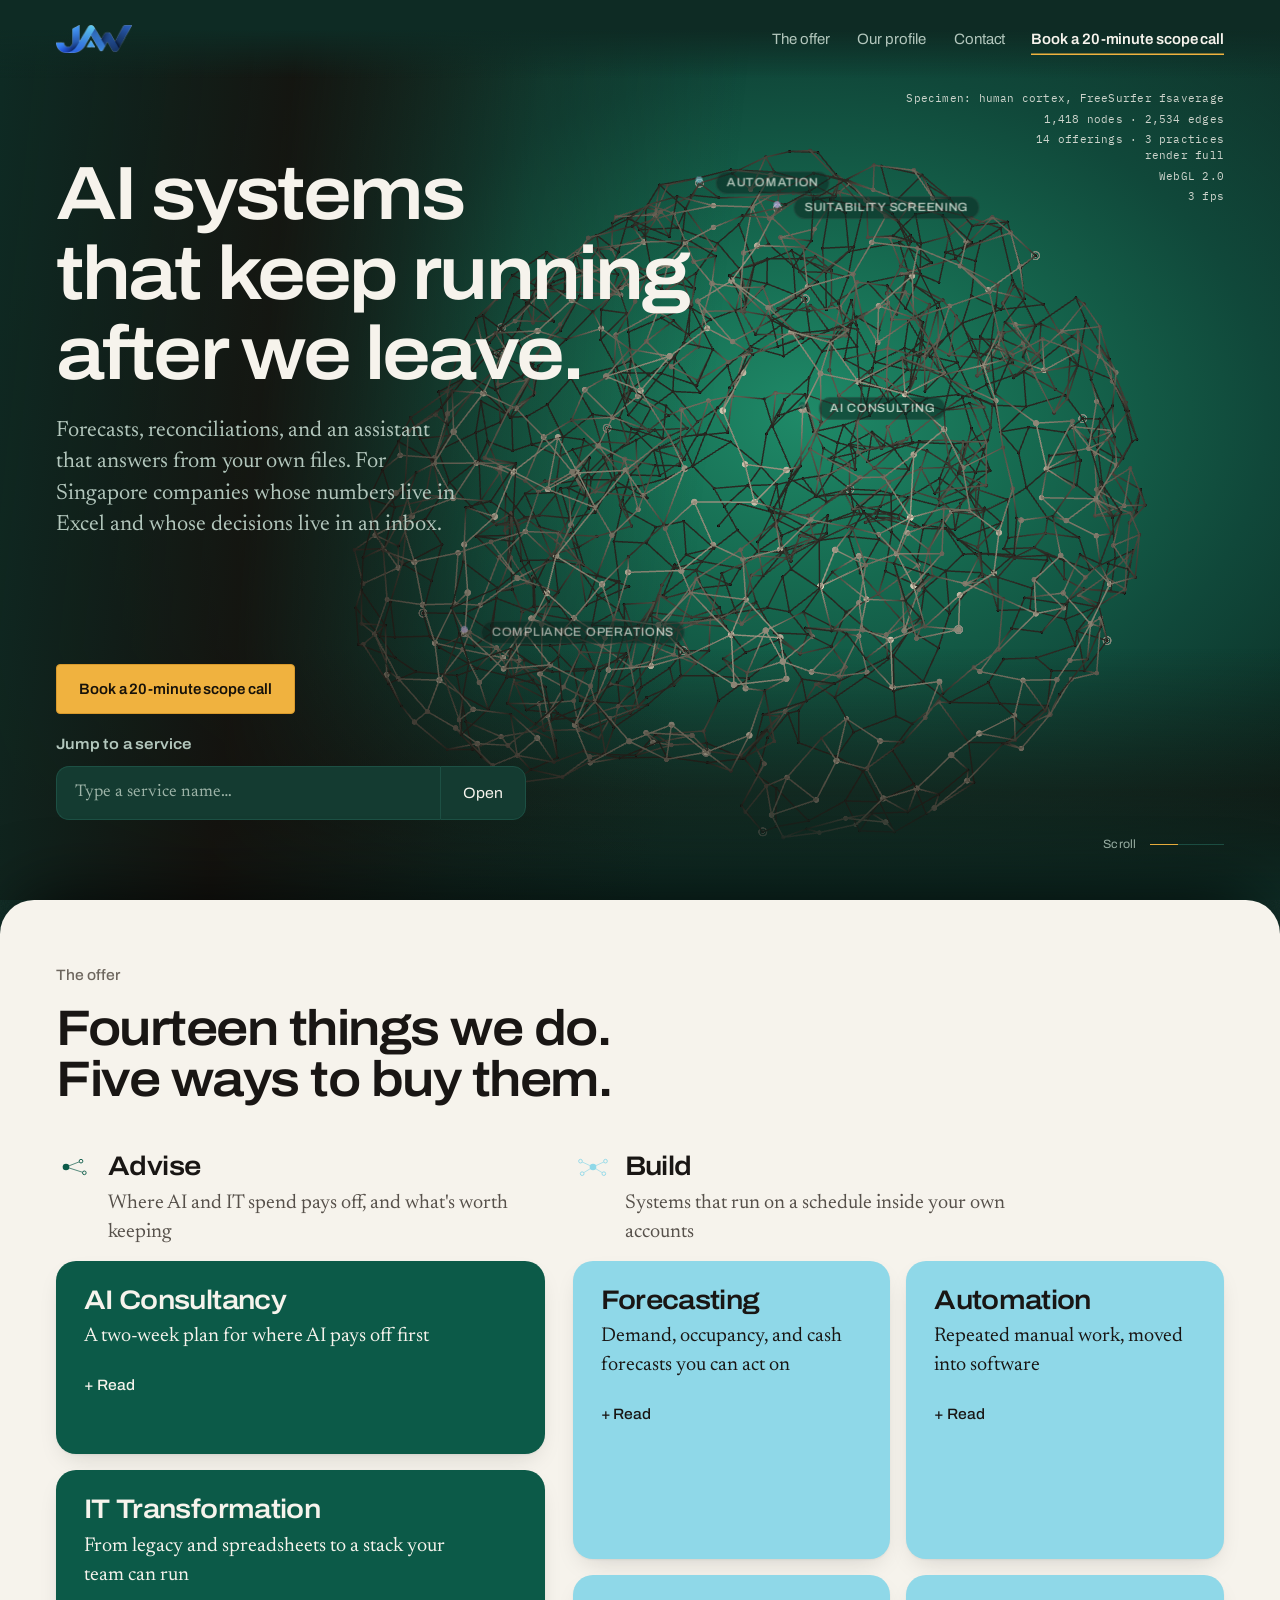
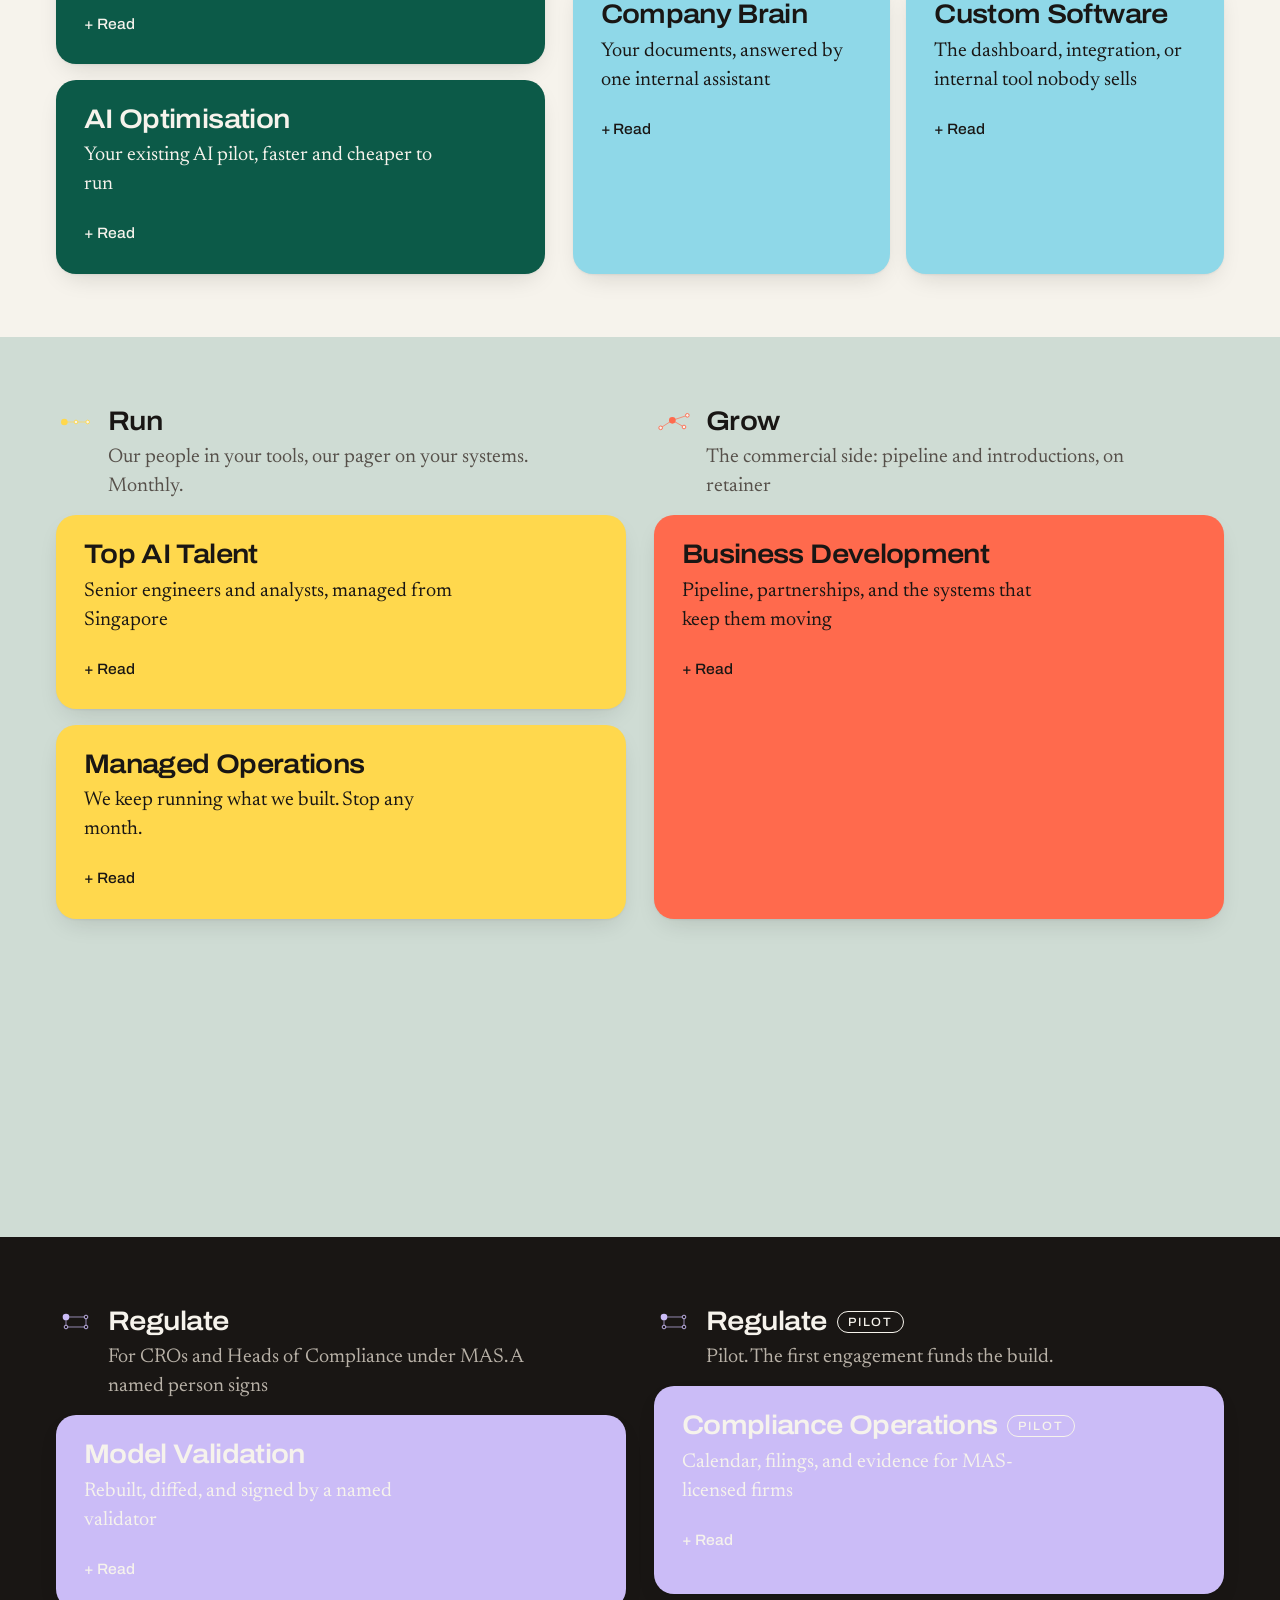
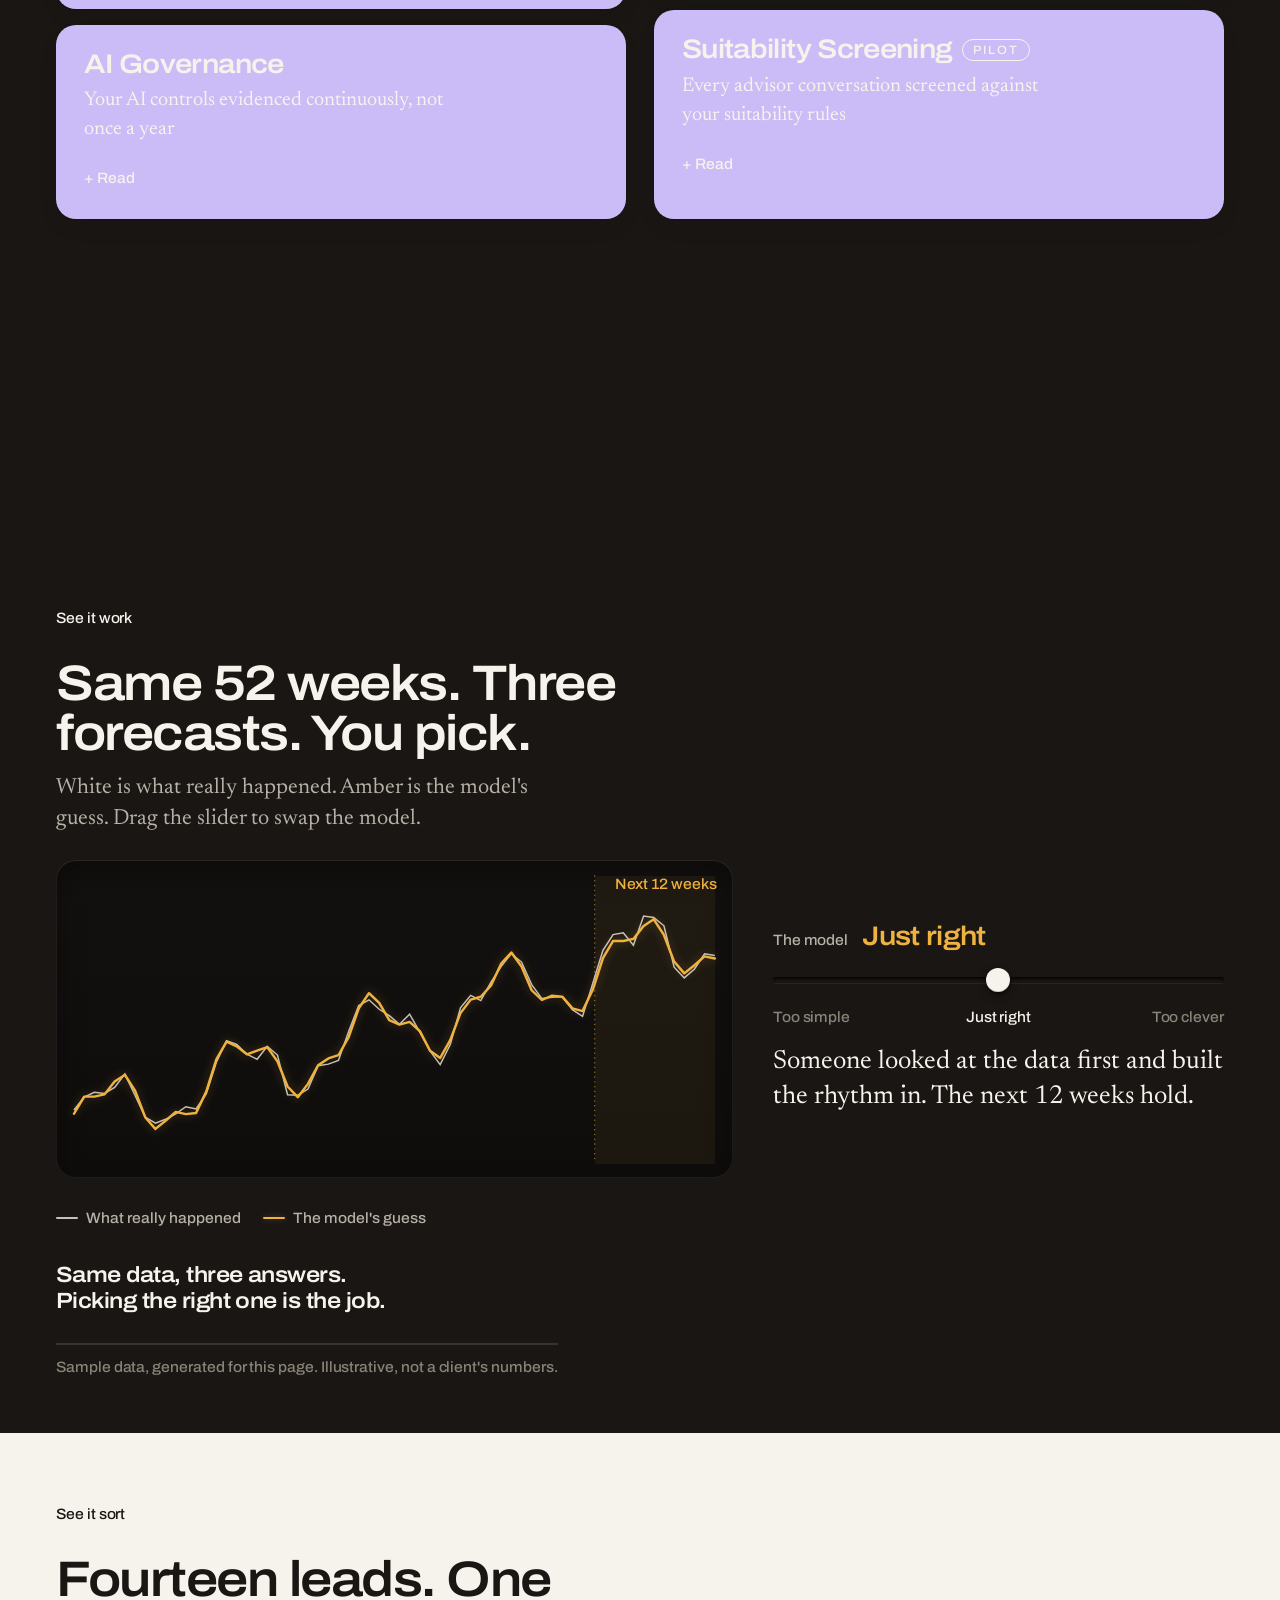
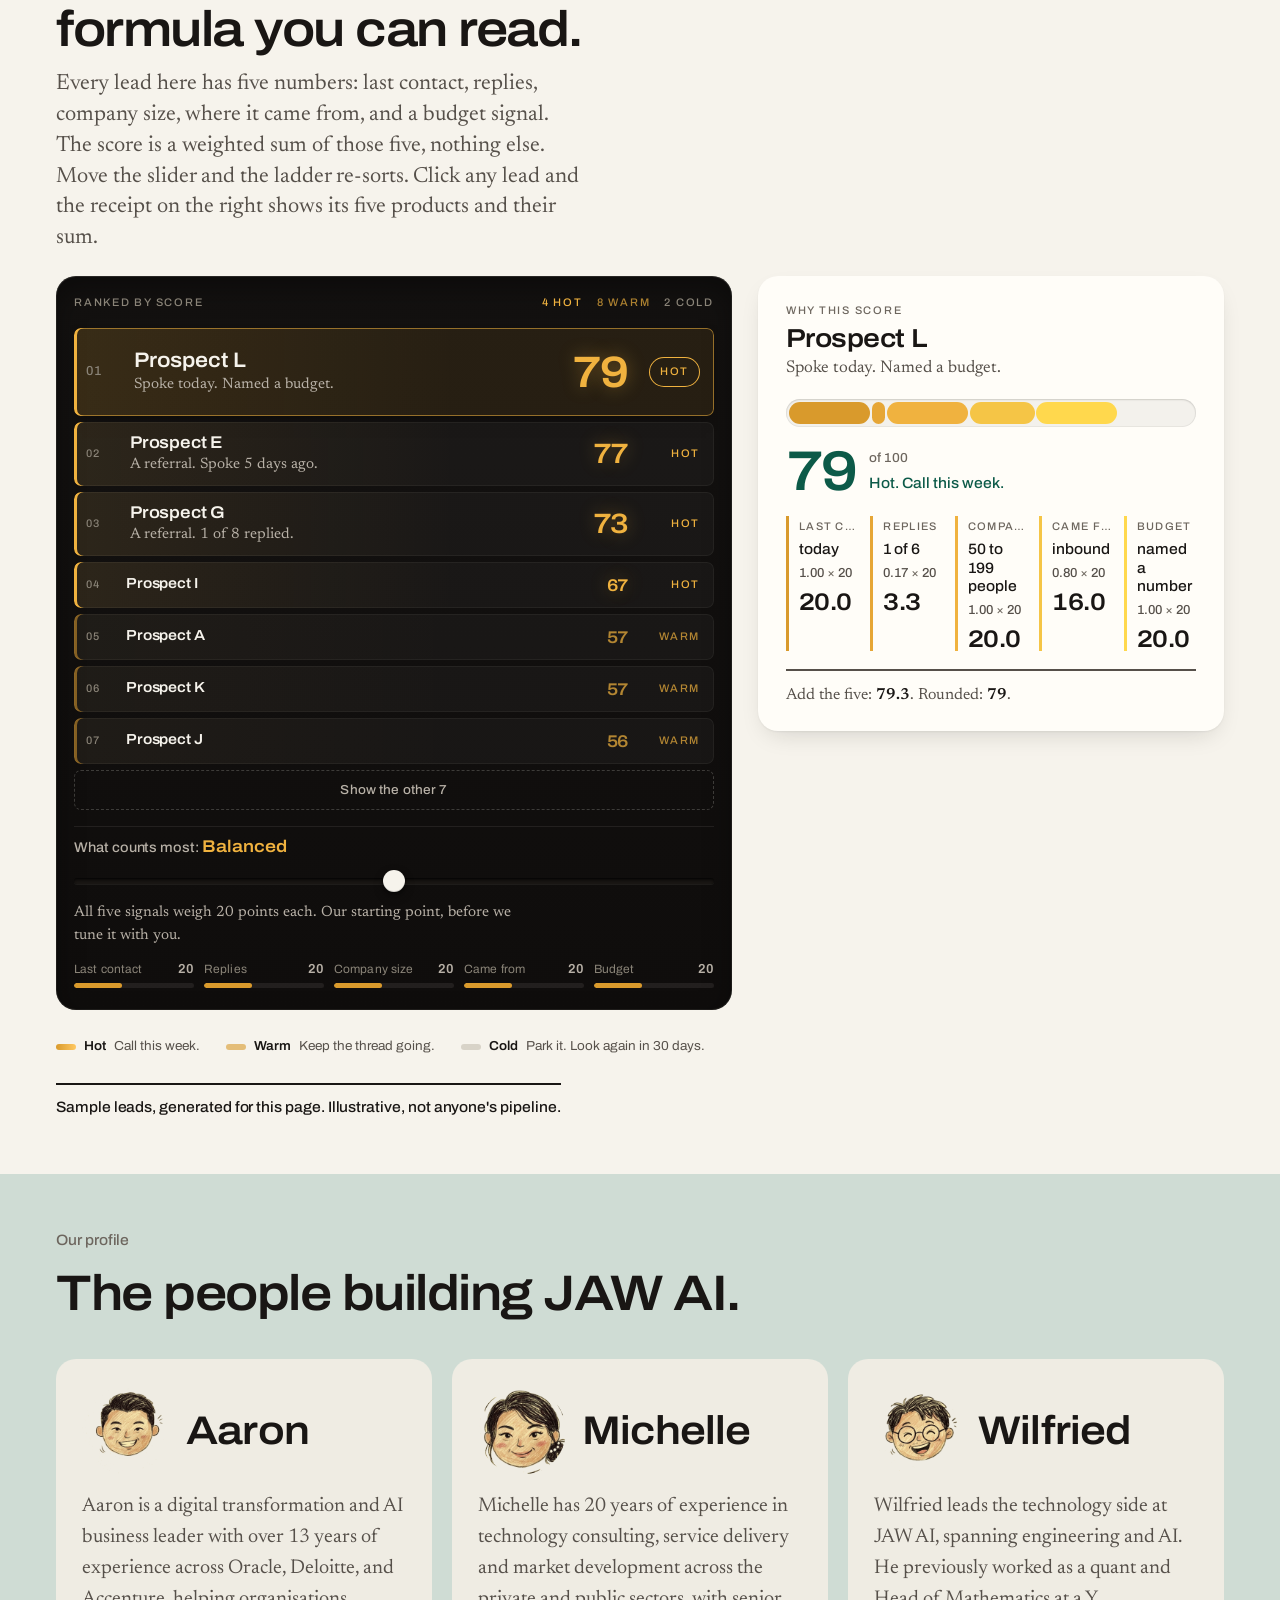
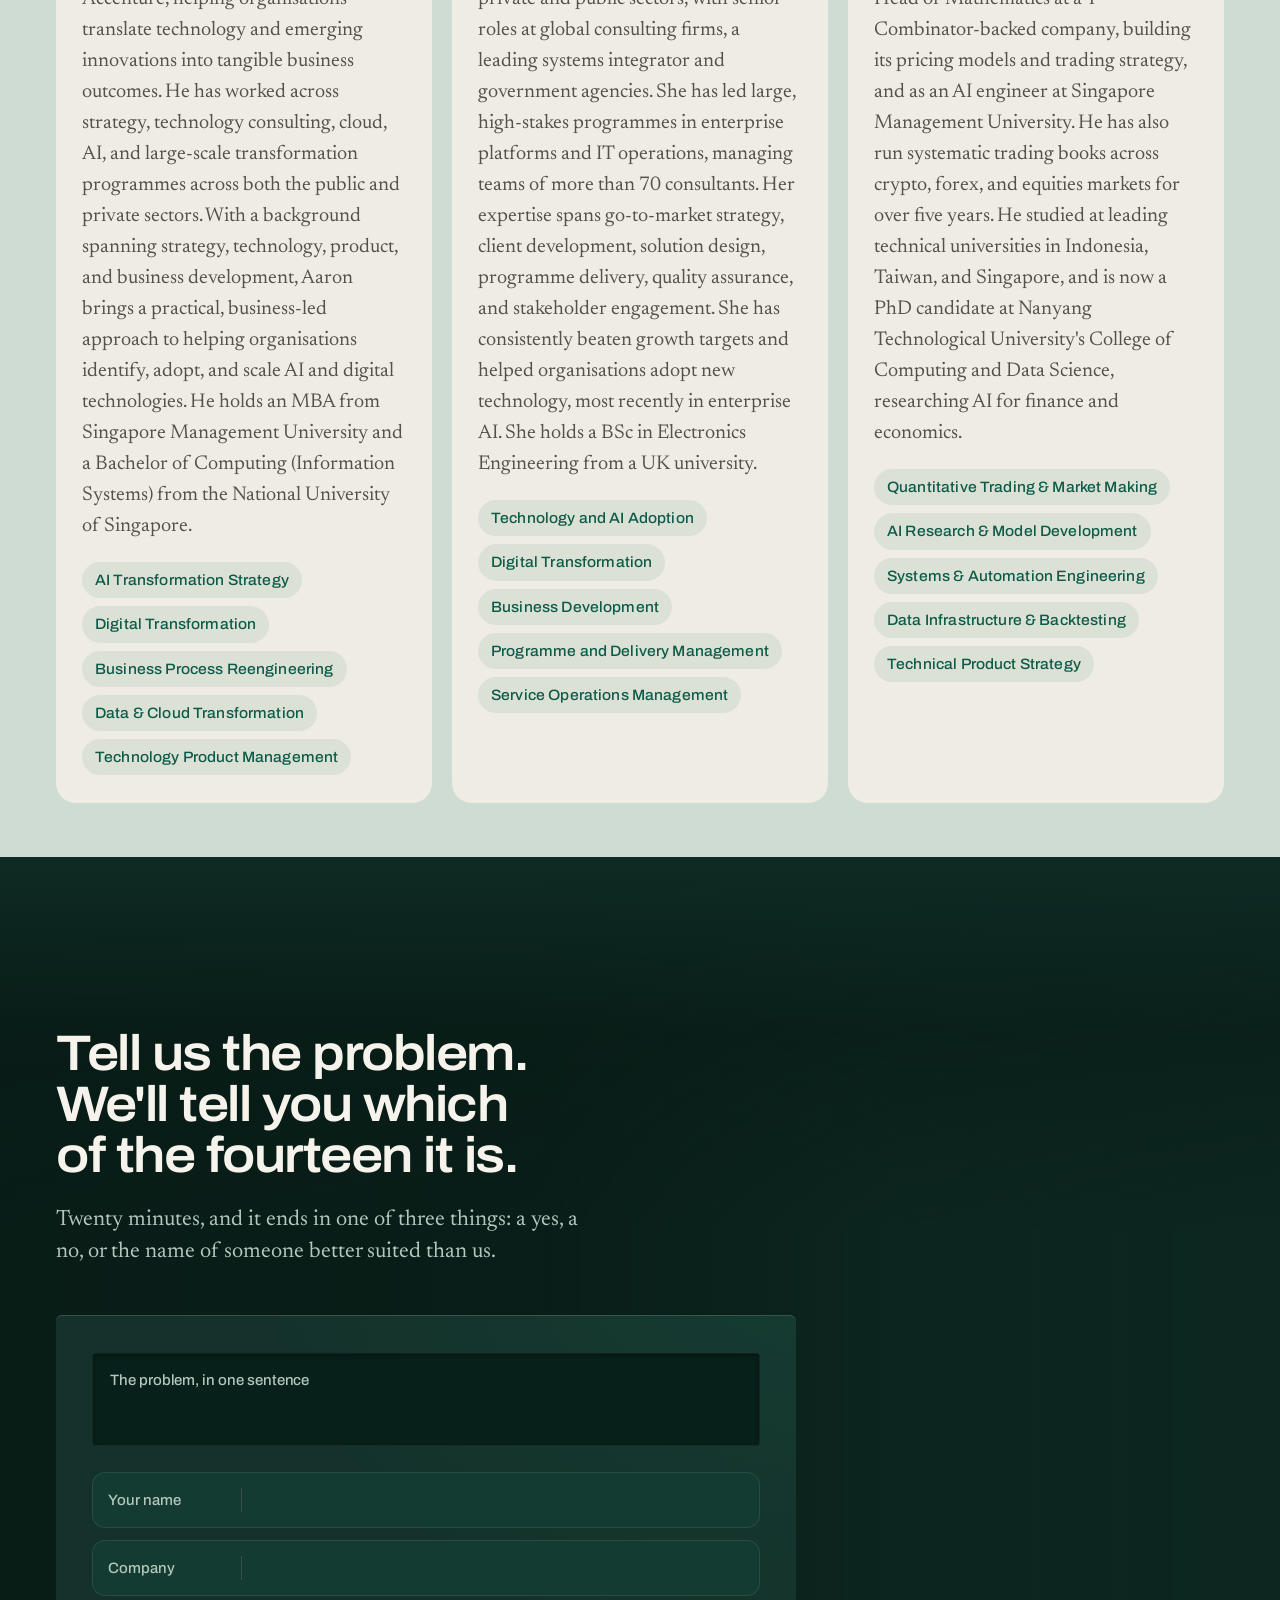
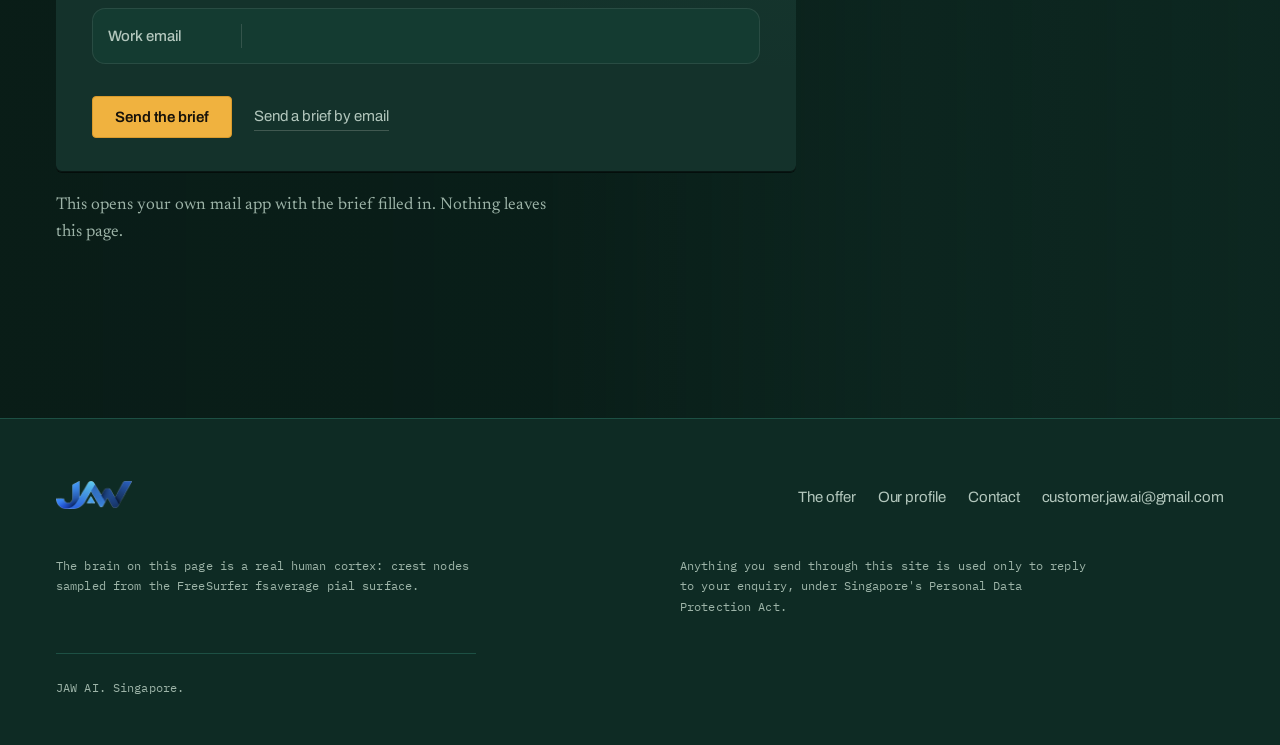
==== index.html @ 2fa58566 "A contact address that exists, and a form that is not shaped like a phishing kit customer.jaw.ai@gma" ====
<!doctype html>
<html lang="en-SG">
<head>
<meta charset="utf-8">
<meta name="viewport" content="width=device-width, initial-scale=1, viewport-fit=cover">
<title>JAW AI. AI systems that keep running after we leave.</title>
<meta name="description" content="JAW AI builds forecasting, automation, and internal assistants for Singapore companies that run on spreadsheets and email. Seventeen offerings, five ways to buy them, and the system keeps running after we leave.">
<meta name="theme-color" content="#15120e">
<meta property="og:title" content="JAW AI. AI systems that keep running after we leave.">
<meta property="og:description" content="JAW AI builds forecasting, automation, and internal assistants for Singapore companies that run on spreadsheets and email. Seventeen offerings, five ways to buy them, and the system keeps running after we leave.">
<meta property="og:type" content="website">
<meta property="og:url" content="https://jaw-ai.com/">
<link rel="canonical" href="https://jaw-ai.com/">
<script type="application/ld+json">{"@context":"https://schema.org","@type":"Organization","name":"JAW AI","url":"https://jaw-ai.com/","description":"JAW AI builds forecasting, automation, and internal assistants for Singapore companies that run on spreadsheets and email. Seventeen offerings, five ways to buy them, and the system keeps running after we leave.","email":"customer.jaw.ai@gmail.com","areaServed":{"@type":"Country","name":"Singapore"}}</script>
<link rel="icon" href="./favicon.png" type="image/png">
<link rel="apple-touch-icon" href="./apple-touch-icon.png">
<link rel="preconnect" href="https://fonts.googleapis.com">
<link rel="preconnect" href="https://fonts.gstatic.com" crossorigin>
<link rel="stylesheet" href="https://fonts.googleapis.com/css2?family=Archivo:wdth,wght@62..125,400..700&family=Newsreader:opsz,wght@6..72,400..600&family=IBM+Plex+Mono:wght@400;500&display=swap" media="print" onload="this.media='all'">
<noscript><link rel="stylesheet" href="https://fonts.googleapis.com/css2?family=Archivo:wdth,wght@62..125,400..700&family=Newsreader:opsz,wght@6..72,400..600&family=IBM+Plex+Mono:wght@400;500&display=swap"></noscript>
<style>/* JAW AI. The contract is DESIGN_JAW.md; every value here traces to a line in it.
   Two grounds: a warm chamber for the object, plaster paper for the document. One hue, the
   specimen key, at two values. A literal colour used in a component instead of a token is a bug. */

:root {
  /* --- CORE. Three values carry the whole system, the way Dropbox's Blue, Coconut and
     Graphite do: one warm off-white to read on, one warm near-black, and the specimen's room. */
  --coconut: #f6f3ec;
  --graphite: #191614;
  --key: #f0b23f;            /* the specimen key. The brain draws with it, so it never changes */
  --key-ink: #17120a;
  /* the amber is a lit object, not a fill: a control painted with it is graded from this pair.
     Both stops are measured against --key-ink in qa/jaw/contrast_check.mjs. */
  --key-lit: #ffc862;
  --key-deep: #d99a2c;

  /* the receipt's five segments: five values of the one hue, deep to paper value, in signal
     order. Shapes on a card, keyed to five printed numbers, not five accents. Three of the five
     are existing tokens; the two intermediates are the only new literals. */
  --key-step-1: var(--key-deep);
  --key-step-2: #e6a636;
  --key-step-3: var(--key);
  --key-step-4: #f5c546;
  --key-step-5: var(--butter);

  /* --- GROUNDS. Every ground on the page is the paper, the ink, the room, or the specimen;
     nothing is imported (DESIGN_TASTE_2026-09-08.md). Sky and lilac were deleted 2026-09-08
     as hues that belonged to nobody, and with them a `#ff6a4d` typed straight into .g-coral:
     a literal the contrast gate reads :root and therefore never measured. Measured on the way
     out, the jade accent on that coral was 3.00:1, under AA. */
  --butter: #ffd84d;         /* the specimen at paper value */
  --mist: #cfdcd4;           /* the room at paper value */
  --jade: #0c5a48;

  /* --- the chamber: deep jade, not black. The specimen is warm bone against it. */
  --chamber: #0e2b24;          /* the edge of the room, and the token the contrast gate reads */
  --chamber-bright: #1f8a68;   /* the lamp behind the specimen; CSF: "ijo nya juga cerah" */
  --chamber-2: #143b31;
  --chamber-3: #1d5044;
  --on-chamber: #f6f3ec;
  --on-chamber-2: #b3c7bd;
  --on-chamber-3: #9db4a8;
  --scrim: rgba(14, 43, 36, 0.74);
  /* the brief plate: ONE flat surface inside the room, raised by a rim light rather than by a
     drop shadow, because a black shadow on a near-black ground is invisible and only makes mud
     at the edge. The 206deg three-stop ramp it used to carry spanned twelve points of L* at 52%
     saturation, which at panel scale reads as plastic, not as light. */
  --plate-face: #14322b;                     /* the surface; 12.5:1 under --on-chamber */
  --plate-rim: rgba(246, 243, 236, 0.16);    /* the edge the lamp is on */
  --plate-seam: rgba(0, 0, 0, 0.55);         /* the edge it is not */
  --brief-rule: rgba(246, 243, 236, 0.20);
  --brief-well: #08201a;

  /* --- the reading ground and its ink */
  --paper: var(--coconut);
  --paper-2: #efece3;
  --card: #fffdf8;
  --ink: var(--graphite);
  --ink-2: #56504a;
  --ink-3: #6d665e;
  --rule: #d8d3c8;
  --rule-soft: #e7e3d9;
  --wash: rgba(25, 22, 20, 0.05);
  --key-paper: var(--jade);  /* 7.37:1 on coconut, 5.90 on butter, 5.12 on sky, 4.70 on lilac */

  /* the brain reads these three; they are chamber values because it only ever draws on chamber */
  --ground: var(--chamber);
  --tissue-node: #fbf6ea;
  --tissue-line: #c2b9a2;

  /* --- type. Archivo carries a width axis: display is set expanded, at 112. */
  --display: "Archivo", "Helvetica Neue", Arial, sans-serif;
  --text: "Newsreader", Georgia, "Times New Roman", serif;
  --sans: "Archivo", "Helvetica Neue", Arial, sans-serif;
  --mono: "IBM Plex Mono", ui-monospace, "SF Mono", Menlo, monospace;

  --r-xs: 7px;
  --r-sm: 13px;
  --r-md: 20px;
  --r-lg: 34px;
  --r-pill: 999px;

  --lift-1: 0 1px 2px rgba(22, 21, 15, 0.05), 0 10px 26px -10px rgba(22, 21, 15, 0.18);
  --lift-2: 0 2px 6px rgba(22, 21, 15, 0.06), 0 26px 54px -20px rgba(22, 21, 15, 0.34);
  --lift-chamber: 0 -26px 70px -26px rgba(0, 0, 0, 0.78);
  --lift-card: 0 30px 70px -30px rgba(0, 0, 0, 0.92);

  --ease: cubic-bezier(0.16, 1, 0.3, 1);
  --ease-quart: cubic-bezier(0.25, 1, 0.5, 1);
  --micro: 170ms;
  --reveal: 780ms;

  --margin: 22px;
  --bar: 60px;
  --act-y: 84px;
  --gutter: 40px;

  --fs-h1: clamp(40px, 11.2vw, 58px);
  --fs-h2: clamp(30px, 8vw, 40px);        /* was 29..38: one section-head size, .cut__h and .h2 both read it */
  --fs-h3: 22px;                           /* was 21: block names, card name, team names, the toys' readouts */
  --fs-lede: clamp(20px, 5.2vw, 23px);
  --fs-text: 18px;
  --fs-small: 16px;
  --fs-sub: 21px;                          /* the step between the lede and the body: the toys' notes */
  --fs-name: 15px;
  --fs-label: 12px;                        /* was 11: the pilot tag and .num; 11px was the one size under the HUD */

  /* the muted inks on graphite. .act-graphite already redefines --ink-2/--ink-3 to these exact
     values (page.css 798..808) but the cuts use .g-graphite, which never did, so the demo block
     typed #b8b1a7 and #8a8478 as literals eleven times. Named once, measured once. */
  --on-graphite-2: #b8b1a7;   /* 8.5:1 on graphite */
  --on-graphite-3: #8a8478;   /* 4.9:1 on graphite */
}

@media (min-width: 1000px) {
  :root {
    --margin: 56px;
    --bar: 78px;
    --act-y: 152px;
    --gutter: 80px;
    --fs-h1: clamp(58px, 5.9vw, 92px);
    --fs-h2: clamp(36px, 3.9vw, 58px);      /* was 34..54: the ceiling is .cut__h's old 58, so the demo does not shrink */
    --fs-h3: clamp(24px, 2.1vw, 30px);      /* was 23: .offer-block__name's old clamp, now the one h3 */
    --fs-lede: clamp(22px, 1.7vw, 31px);
    --fs-text: 20px;                         /* was 19: every explanatory line joins this */
    --fs-small: 17px;
    --fs-sub: 26px;
    --fs-name: 15px;
    --fs-label: 12px;
  }
}

*, *::before, *::after { box-sizing: border-box; }
html { -webkit-text-size-adjust: 100%; scroll-behavior: smooth; }
/* momentum scrolling. The references both run it, and it is most of the difference between a
   page that reads as a document and one that reads as a product. Lenis drives the real scroll
   position, so the fixed chamber and the scroll-driven timelines keep working. */
html.lenis, html.lenis body { height: auto; }
.lenis.lenis-smooth { scroll-behavior: auto !important; }
.lenis.lenis-smooth [data-lenis-prevent] { overscroll-behavior: contain; }
.lenis.lenis-stopped { overflow: clip; }
body {
  margin: 0; background: var(--chamber); color: var(--on-chamber);
  font: 400 var(--fs-text)/1.62 var(--text);
  font-optical-sizing: auto; text-rendering: optimizeLegibility;
  -webkit-font-smoothing: antialiased; overflow-x: hidden;
}
img { max-width: 100%; display: block; }
a { color: inherit; }
:focus-visible { outline: 2px solid var(--key); outline-offset: 3px; border-radius: 1px; }
::selection { background: var(--key); color: var(--key-ink); }

/* one display setting, used everywhere the display face appears */
.h1, .h2, .h3, .band-name, .plate-name, .row-name, .keep-name, .stop-name, .wordmark, .card-name {
  font-family: var(--display);
  font-variation-settings: "wdth" 112;
  font-weight: 600;
  letter-spacing: -0.024em;
}
.label {
  font-family: var(--sans); font-variation-settings: "wdth" 104; font-weight: 500;
  font-size: var(--fs-name); letter-spacing: -0.004em;
}
.num { font-family: var(--sans); font-variation-settings: "wdth" 104; font-weight: 500; font-size: var(--fs-label); letter-spacing: 0.08em; font-variant-numeric: tabular-nums; }
.mono { font-family: var(--mono); font-size: 12px; letter-spacing: 0.01em; }

.skip { position: absolute; left: -9999px; top: 8px; z-index: 60; background: var(--key); color: var(--key-ink); padding: 10px 14px; font-family: var(--sans); }
.skip:focus { left: 8px; }
.sr-only { position: absolute; width: 1px; height: 1px; padding: 0; margin: -1px; overflow: hidden; clip: rect(0 0 0 0); white-space: nowrap; border: 0; }

/* ---------------------------------------------------------------- the chamber */
.brain-layer {
  position: absolute; inset: 0 0 auto; height: 54svh; z-index: 0; overflow: hidden;
  /* graded, not flat: bright jade where the lamp falls on the specimen, deep jade at the edges.
     The canvas clears to transparent, so this is the ground the tissue is lit against. */
  background:
    radial-gradient(ellipse 58% 62% at 63% 46%, var(--chamber-bright) 0%, #166a50 30%, #10483a 62%, transparent 100%),
    linear-gradient(160deg, #123a2f 0%, var(--chamber) 55%, #08221b 100%);
}
.brain-layer canvas, .brain-layer .poster { position: absolute; inset: 0; width: 100%; height: 100%; display: block; }
.brain-layer canvas { cursor: grab; touch-action: pan-y; }
.brain-layer canvas:active { cursor: grabbing; }
.poster { object-fit: cover; opacity: 1; transition: opacity 900ms var(--ease); }
.brain-layer[data-rung="full"] .poster, .brain-layer[data-rung="reduced"] .poster { opacity: 0; }
.brain-layer[data-rung="probing"] canvas { visibility: hidden; }
.brain-layer[data-rung="poster"] canvas, .brain-layer[data-rung="poster"] .labels { display: none; }
@media (min-width: 1000px) {
  .brain-layer { position: fixed; inset: 0; height: 100svh; }
  /* the object sits right of centre: the headline is never read through it */
  .brain-layer canvas, .brain-layer .poster, .brain-layer .labels { left: 22%; width: 78%; }
}

.labels { position: absolute; inset: 0; pointer-events: none; }
.hub {
  position: absolute; left: 0; top: 0; display: flex; align-items: flex-start; gap: 9px;
  pointer-events: auto; will-change: transform; font-family: var(--sans);
  font-variation-settings: "wdth" 104; font-weight: 500; font-size: 12px; letter-spacing: 0.06em;
  text-transform: uppercase; color: var(--on-chamber); text-decoration: none; background: none;
  border: 0; padding: 3px 8px 3px 0; margin-top: -15px; white-space: nowrap; cursor: pointer;
  opacity: calc(0.66 + 0.34 * var(--lit, 0)); transition: opacity var(--micro) var(--ease);
}
.hub .name { background: var(--scrim); padding: 4px 11px 3px; border-radius: var(--r-pill); line-height: 1.3; box-shadow: inset 0 0 0 1px rgba(243, 238, 227, 0.09); backdrop-filter: blur(3px); }
.hub:hover .name, .hub:focus-visible .name { box-shadow: inset 0 0 0 1px rgba(243, 238, 227, 0.28); }
.hub[data-active="1"] .name { background: var(--key); color: var(--key-ink); box-shadow: none; }
.hub[data-side="l"] { flex-direction: row-reverse; padding: 3px 0 3px 8px; }
.hub[data-side="l"] .dot { transform: translateX(4px); }
.hub[data-facing="0"] { opacity: 0; pointer-events: none; }
body[data-act="contact"] .hub:not([data-active="1"]) { opacity: 0; pointer-events: none; }
/* --acc is set inline per hub button in main.ts, one colour per group: the dot carries the
   "warna warni" CSF asked for onto the specimen itself, not just onto the paper below. */
.dot { width: 7px; height: 7px; margin-top: 5px; border-radius: 50%; border: 1px solid var(--acc, var(--on-chamber)); background: var(--acc, transparent); opacity: 0.85; transform: translateX(-4px); flex: none; }
.hub[data-active="1"] .dot { border-color: var(--key); background: var(--key); opacity: 1; }

.hud { position: absolute; display: flex; flex-direction: column; gap: 3px; pointer-events: none; color: var(--on-chamber); opacity: 0.82; line-height: 1.6; font-family: var(--mono); font-size: 11px; letter-spacing: 0.02em; }
.hud-top { top: calc(var(--bar) + 12px); right: var(--margin); text-align: right; }
.hud-corner { top: calc(var(--bar) + 12px + 5.2em); right: var(--margin); text-align: right; }
@media (max-width: 999px) {
  .hud-corner { display: none; }
  .hud-top { top: auto; bottom: 10px; left: var(--margin); right: auto; text-align: left; }
  .hud-top span:nth-child(n+2) { display: none; }
  .hub { opacity: 0; pointer-events: none; }
  .hub[data-active="1"] { opacity: 1; pointer-events: auto; }
}

/* the specimen card: the one element on the page with a shadow, because it floats over glass.
   2026-09-28: it sits on the specimen's centre line, not the bottom of the screen. aimAt() turns
   the clicked hub to face the camera, so the hub lands at the canvas centre; the card sits beside
   it on the same line. `translate` is used for the centring so `transform` stays free for the
   arrival keyframe. */
.card {
  position: absolute; right: var(--margin); top: 50%; bottom: auto; translate: 0 -50%;
  width: min(400px, calc(100% - 2 * var(--margin)));
  max-height: calc(100svh - 2 * (var(--bar) + 24px)); overflow: auto;
  background: var(--chamber-2); padding: 26px 28px 24px; z-index: 3; border-radius: 6px;
  box-shadow: inset 0 1px 0 var(--plate-rim), inset 0 0 0 1px var(--chamber-3), 0 1px 0 var(--plate-seam);
  animation: card-in 240ms var(--ease) both;
}
@keyframes card-in { from { opacity: 0; transform: translateY(10px); } to { opacity: 1; transform: none; } }
.card[hidden] { display: none; }
.card-group { margin: 0 0 12px; color: var(--key); display: flex; align-items: center; gap: 9px; }
/* the same disc the hub carries on the specimen, so the card is visibly the hub's */
.card-dot { width: 9px; height: 9px; border-radius: 50%; background: var(--acc, var(--key)); flex: none; }
.card-name { margin: 0; font-size: var(--fs-h3); line-height: 1.04; }
.card-blurb { margin: 10px 0 0; font-size: var(--fs-text); line-height: 1.5; color: var(--on-chamber-2); max-width: 30ch; }
.card-foot { margin: 20px 0 0; display: flex; justify-content: space-between; align-items: center; font-family: var(--sans); font-variation-settings: "wdth" 104; font-size: var(--fs-name); letter-spacing: -0.004em; }
.card-foot a { color: var(--key); text-decoration: none; border-bottom: 1px solid var(--key); padding-bottom: 3px; }
.card-close { font: inherit; letter-spacing: inherit; text-transform: inherit; color: var(--on-chamber-3); background: none; border: 0; padding: 0; cursor: pointer; }
@media (max-width: 999px) { .card { left: var(--margin); right: var(--margin); width: auto; top: auto; bottom: 14px; translate: none; } }

/* ---------------------------------------------------------------- the bar */
.topbar {
  position: fixed; top: 0; left: 0; right: 0; height: var(--bar); z-index: 40;
  display: flex; align-items: center; gap: 26px; padding: 0 var(--margin);
  color: var(--on-chamber);
  background: linear-gradient(var(--chamber) 38%, rgba(21, 18, 14, 0));
  transition: background var(--micro) linear, color var(--micro) linear, box-shadow var(--micro) linear;
}
body[data-ground="paper"] .topbar {
  color: var(--graphite); background: transparent;
  backdrop-filter: blur(20px) saturate(1.5); -webkit-backdrop-filter: blur(20px) saturate(1.5);
  box-shadow: 0 1px 0 rgba(25, 22, 20, 0.09);
}
body[data-ground="dark"] .topbar {
  color: var(--coconut); background: transparent;
  backdrop-filter: blur(20px) saturate(1.5); -webkit-backdrop-filter: blur(20px) saturate(1.5);
  box-shadow: 0 1px 0 rgba(246, 243, 236, 0.12);
}
body[data-ground="paper"] .topnav a { color: var(--ink-2); }
body[data-ground="dark"] .topnav a { color: var(--on-chamber-2); }
/* the mark: CSF's own file (2026-09-28), replacing the amber-dot-plus-text placeholder. A real
   logo doesn't recolour per ground the way the dot did; it's the same blue gradient on chamber
   and on paper, which is the point of a mark rather than a token-painted glyph. */
.wordmark { display: inline-flex; align-items: center; text-decoration: none; }
.wordmark-mark { display: block; height: 24px; width: auto; }
@media (min-width: 1000px) { .wordmark-mark { height: 28px; } }
.topnav { margin-left: auto; }
.topnav ul { display: flex; gap: 28px; list-style: none; margin: 0; padding: 0; }
.topnav a { font-family: var(--sans); font-variation-settings: "wdth" 100; font-size: var(--fs-name); letter-spacing: -0.004em; color: var(--on-chamber-2); text-decoration: none; transition: color var(--micro) var(--ease); }
body[data-ground="paper"] .topnav a { color: var(--ink-2); }
.topnav a:hover { color: var(--key); }
@media (max-width: 999px) { .topnav { display: none; } .btn-top { margin-left: auto; } }

.btn {
  display: inline-flex; align-items: center; justify-content: center; border-radius: var(--r-pill);
  font-family: var(--sans); font-variation-settings: "wdth" 100; font-weight: 600;
  font-size: var(--fs-name); letter-spacing: -0.006em; text-decoration: none;
  padding: 12px 22px; border: 1px solid transparent; cursor: pointer; border-radius: 4px;
  transition: background var(--micro) var(--ease), color var(--micro) var(--ease),
              border-color var(--micro) var(--ease), box-shadow var(--micro) var(--ease);
}
.btn-primary { background: var(--key); color: var(--key-ink); border-color: var(--key-deep); }
.btn-primary:hover { background: var(--key-lit); border-color: var(--key); }
body[data-ground="paper"] .btn-primary { background: var(--ink); color: var(--paper); border-color: transparent; }
body[data-ground="paper"] .btn-primary:hover { background: var(--key-paper); color: #fff; }

/* The bar asks in words, not in amber. One filled amber object exists on this page and it is
   the one that sends the brief: asking twice, once before the argument has been made, costs
   more than it earns on a considered purchase (DESIGN_TASTE_2026-09-08.md, section 6). */
.btn-top {
  padding: 4px 0 3px; border: 0; border-radius: 0; background: none; font-size: var(--fs-name);
  color: inherit; box-shadow: inset 0 -1.5px 0 0 var(--key);
}
.btn-top:hover { background: none; color: var(--key); }
body[data-ground="paper"] .btn-top { background: none; color: inherit; box-shadow: inset 0 -1.5px 0 0 var(--key-paper); }
body[data-ground="paper"] .btn-top:hover { background: none; color: var(--key-paper); }
@media (max-width: 560px) { .btn-top { font-size: 14px; } }

/* ---------------------------------------------------------------- act I, the hero */
.hero {
  position: relative; z-index: 1; min-height: 100svh;
  padding: calc(54svh + 30px) var(--margin) 40px;
  display: grid; grid-template-rows: auto 1fr auto; gap: 28px;
}
.hero-head { max-width: 100%; }
.h1 { margin: 0; font-size: var(--fs-h1); line-height: 0.94; letter-spacing: -0.038em; text-wrap: balance; }
.h1-line { display: block; overflow: hidden; padding-block: 0.12em; margin-block: -0.12em; }
.h1-inner { display: block; transform: translateY(106%); animation: rise 1000ms var(--ease) forwards; animation-delay: calc(var(--i) * 105ms + 200ms); }
@keyframes rise { to { transform: translateY(0); } }
.hero-lede {
  margin: 26px 0 0; max-width: 34ch; color: var(--on-chamber-2);
  font-size: var(--fs-lede); line-height: 1.42; font-optical-sizing: auto;
  opacity: 0; animation: fade 900ms var(--ease) 700ms forwards;
}
@keyframes fade { to { opacity: 1; } }
.hero-foot { display: grid; gap: 22px; }
.hero-foot > * { min-width: 0; }   /* the input's placeholder can be long; without this the hero overflows a phone */
.hero-ask, .scroll-cue { opacity: 0; animation: fade 900ms var(--ease) 900ms forwards; }
.hero-ask { display: grid; gap: 18px; justify-items: start; }

.ask { margin: 0; max-width: min(470px, 100%); width: 100%; }
.ask-label { display: block; font-family: var(--display); font-variation-settings: "wdth" 110; font-weight: 600; font-size: var(--fs-name); letter-spacing: -0.01em; margin-bottom: 10px; color: var(--on-chamber-2); }
.ask-field { display: flex; }
.ask-field input {
  flex: 1 1 0; width: 100%; min-width: 0; font: 400 var(--fs-small)/1.4 var(--text); color: var(--on-chamber);
  background: var(--chamber-2); border: 1px solid var(--chamber-3); border-right: 0;
  padding: 14px 18px; border-radius: var(--r-sm) 0 0 var(--r-sm);
}
.ask-field input::placeholder { color: var(--on-chamber-3); }
.ask-field input:focus-visible { outline: 2px solid var(--key); outline-offset: -2px; }
.ask-go { font-family: var(--sans); font-variation-settings: "wdth" 106; font-size: var(--fs-name); letter-spacing: -0.004em; color: var(--on-chamber); background: var(--chamber-2); border: 1px solid var(--chamber-3); padding: 0 22px; border-radius: 0 var(--r-sm) var(--r-sm) 0; cursor: pointer; transition: background var(--micro) var(--ease), color var(--micro) var(--ease); }
.ask-go:hover { background: var(--key); color: var(--key-ink); border-color: var(--key); }
.ask-result { margin: 10px 0 0; min-height: 1.6em; font-size: var(--fs-name); line-height: 1.5; color: var(--on-chamber-3); }
.ask-result .hit { color: var(--key); font-family: var(--display); font-variation-settings: "wdth" 110; font-weight: 600; letter-spacing: -0.015em; }

.scroll-cue { display: none; }
@media (min-width: 1000px) {
  .hero { padding: calc(var(--bar) + 9vh) var(--margin) 46px; pointer-events: none; }
  .hero a, .hero input, .hero button, .hero form { pointer-events: auto; }
  .hero::before {
    content: ""; position: absolute; inset: 0; z-index: -1; pointer-events: none;
    background:
      linear-gradient(96deg, var(--chamber) 0%, rgba(21,18,14,0.9) 22%, rgba(21,18,14,0.24) 40%, rgba(21,18,14,0) 55%),
      linear-gradient(0deg, var(--chamber) 0%, rgba(21,18,14,0.52) 12%, rgba(21,18,14,0) 28%);
  }
  .hero-head { grid-row: 1; max-width: min(58vw, 780px); }
  .hero-foot { grid-row: 3; grid-template-columns: minmax(0, 470px) 1fr; align-items: end; gap: 40px; }
  .scroll-cue {
    display: inline-flex; align-items: center; gap: 14px; justify-self: end; align-self: end;
    font-family: var(--sans); font-variation-settings: "wdth" 104; font-size: var(--fs-label);
    letter-spacing: 0.01em; color: var(--on-chamber-3); text-decoration: none;
  }
  .scroll-rule { width: 74px; height: 1px; background: var(--chamber-3); position: relative; overflow: hidden; }
  .scroll-rule::after { content: ""; position: absolute; inset: 0; width: 28px; background: var(--key); animation: travel 2800ms var(--ease-quart) infinite; }
  @keyframes travel { 0% { transform: translateX(-32px); } 62%, 100% { transform: translateX(80px); } }
}

/* ---------------------------------------------------------------- the paper sheet */
.sheet {
  position: relative; z-index: 2; background: transparent; color: var(--ink);
}
/* the cuts, ported from the deck (scrollcraft/builds/jaw-cutlist): every cut paints its own
   ground, so the sheet is transparent and the one unpainted cut lets the hero's brain back */
.cut { min-height: 56svh; display: grid; align-items: center; padding: clamp(2rem, 6vh, 5rem) var(--margin); color: var(--graphite); position: relative; }
.cut__in { display: grid; gap: 14px; max-width: 1240px; width: 100%; margin-inline: auto; }
.sheet > .cut:first-child { border-radius: var(--r-lg) var(--r-lg) 0 0; box-shadow: var(--lift-chamber); min-height: 64svh; }
.g-butter { background: var(--butter); } .g-mist { background: var(--mist); }
.g-coconut { background: var(--coconut); }
/* 2026-09-28: .act-graphite already redefines --ink-2/--ink-3 for graphite (798..808 below);
   .g-graphite never did, so components on a graphite cut (the forecast demo, the leads toy) typed
   #b8b1a7 / #8a8478 as literals instead. Named once as --on-graphite-2/3 (:root), read here, so
   every graphite component can read a token instead of retyping the bytes. */
.g-graphite { background: var(--graphite); color: var(--coconut); --ink: var(--coconut); --ink-2: var(--on-graphite-2); --ink-3: var(--on-graphite-3); --key-paper: var(--key); --rule: rgba(246, 243, 236, 0.24); --rule-soft: rgba(246, 243, 236, 0.13); }
.cut__h { margin: 0; font-family: var(--display); font-variation-settings: "wdth" 112; font-weight: 600; font-size: var(--fs-h2); line-height: 1.0; letter-spacing: -0.03em; text-wrap: balance; max-width: 22ch; }
.cut__p { margin: 0; font-family: var(--text); font-size: var(--fs-lede); line-height: 1.4; max-width: 40ch; color: var(--ink-2); }
.cut__p--wide { max-width: 44ch; }
.cut__tag { margin: 0; font-family: var(--sans); font-variation-settings: "wdth" 104; font-weight: 500; font-size: var(--fs-name); letter-spacing: -0.004em; padding-top: 10px; border-top: 2px solid currentColor; justify-self: start; }
.cut--week .cut__h { font-family: var(--text); font-variation-settings: normal; font-weight: 400; font-size: clamp(26px, 3.4vw, 46px); letter-spacing: -0.01em; max-width: 26ch; }
@media (min-width: 900px) { .cut--week:nth-of-type(odd) .cut__in { justify-items: end; text-align: right; } .cut--week:nth-of-type(odd) .cut__tag { justify-self: end; } }
.cut--pair { min-height: 50svh; }
.cut--pair .cut__in { gap: 40px; }
@media (min-width: 800px) { .cut--pair .cut__in { grid-template-columns: 1fr 1fr; } }
.pair__one { display: grid; gap: 6px; padding-top: 14px; border-top: 2px solid currentColor; }
.pair__more { margin-top: 8px; }
.pair__more summary { cursor: pointer; list-style: none; font-family: var(--sans); font-variation-settings: "wdth" 104; font-weight: 500; font-size: var(--fs-name); letter-spacing: -0.004em; padding: 8px 0; }
.pair__more summary::-webkit-details-marker { display: none; }
.pair__more summary::before { content: "+ "; }
.pair__more[open] summary::before { content: "\2013 "; }
.pair__gline { margin: 6px 0 8px; font-family: var(--sans); font-size: 12px; letter-spacing: 0.04em; color: var(--ink-2); }
.pair__blurb { margin: 0; font-family: var(--text); font-size: var(--fs-text); line-height: 1.6; max-width: 52ch; color: var(--ink-2); }
/* three plates, three angles: a print tipped in at the same angle three times is a template */
.cut.cut--plate[data-jaw-focus="regulated-finance"] .plate { --tilt: -0.45deg; }   /* outranks the nth-of-type rule */
.cut--silence { min-height: 100svh; background: transparent; }
.cut--plate { min-height: 68svh; }
.cut--plate .cut__in { gap: 32px; align-items: center; }
@media (min-width: 900px) { .cut--plate .cut__in { grid-template-columns: minmax(0, 1.1fr) minmax(0, 1fr); } .cut--plate:nth-of-type(even) .plate { order: 2; } }
.plate { margin: 0; border-radius: 3px; overflow: clip; background: var(--chamber); box-shadow: -10px 16px 34px -18px rgba(22, 21, 15, 0.42); transform: rotate(var(--tilt, -0.8deg)); }
.cut--plate:nth-of-type(even) .plate { --tilt: 0.7deg; }
.plate img { width: 100%; height: auto; display: block; }
/* The landing page's tipped-in print and the service page's two-column plate section are both
   called .plate, and the service page's `@media (min-width: 1000px) .plate { display: grid;
   grid-template-columns: 340px ... }` was winning on the landing page: the only images on the
   page were being laid into a 340px column inside a 633px figure, with 293px of dead chamber
   beside them. Measured 2026-09-08: img 340x255 in a 633x255 figure. figure.plate outranks the
   bare class, inside the media query as well as outside it. */
figure.plate { display: block; margin: 0; }
figure.plate img { width: 100%; height: auto; }
.plate__txt { display: grid; gap: 14px; }
.facts { list-style: none; margin: 14px 0 0; padding: 0; display: grid; gap: 18px; }
.facts li { display: grid; gap: 4px; border-top: 2px solid currentColor; padding-top: 12px; }
.facts strong { font-family: var(--display); font-variation-settings: "wdth" 112; font-weight: 600; font-size: 20px; letter-spacing: -0.02em; }
.facts span { font-family: var(--text); font-size: 16px; line-height: 1.5; color: var(--ink-2); }
.facts--four span { font-family: var(--sans); font-size: var(--fs-name); letter-spacing: -0.004em; color: var(--ink-2); }
@media (min-width: 800px) { .facts { grid-template-columns: repeat(3, 1fr); } .facts--four { grid-template-columns: repeat(4, 1fr); } }
.cut--measure { min-height: 80svh; }

/* ---------------------------------------------------------------- the forecast demo
   2026-09-27: "see it work", a live proof rather than a claim. Dark ground on purpose: it's
   the one moment on the page meant to read as an instrument, the way the hero's HUD does.
   Visual pass by Fable after CSF called the first version "slop": the chart plate is a
   recessed instrument well (inset shadows, deeper graphite), not a tinted div; the forecast
   window is its own amber-tinted zone; the actual/fit lines are told apart by geometry (miter
   vs round joins) as well as colour, and the fit line alone carries a soft amber glow; the
   slider is a recessed groove with a lifted bone disc.
   2026-09-28: CSF, "way too small, people need to read like documents... make it more like
   toys". The readout is now the biggest type after the h2, the note is a lede, the groove has
   three named stops, and every ink here is a token (--on-graphite-2/3, page.css :root). */
.cut--demo { min-height: 72svh; }
.demo-widget { margin-top: 12px; display: grid; gap: 28px; max-width: 880px; }

.demo-chart-wrap {
  position: relative;
  border-radius: var(--r-md);
  overflow: hidden;
  background: linear-gradient(180deg, #131110 0%, #0f0d0c 100%);
  box-shadow:
    inset 0 0 0 1px rgba(246, 243, 236, 0.07),
    inset 0 1px 0 rgba(246, 243, 236, 0.05),
    inset 0 12px 28px rgba(0, 0, 0, 0.38);
}
.demo-chart {
  display: block; width: 100%; height: auto; aspect-ratio: 640 / 300; box-sizing: border-box;
  padding: 16px 18px 14px; overflow: visible;
  /* the forecast window (the last 12 of 64 weeks) as its own zone: 52/64 = 81.25% */
  background: linear-gradient(90deg, transparent 0 81.25%, rgba(240, 178, 63, 0.06) 81.25% 100%);
  background-origin: content-box; background-clip: content-box; background-repeat: no-repeat;
}
.demo-actual { fill: none; stroke: var(--coconut); stroke-width: 1.5; stroke-linejoin: miter; stroke-linecap: butt; opacity: 0.78; }
.demo-fit { fill: none; stroke: var(--key); stroke-width: 2.5; stroke-linejoin: round; stroke-linecap: round; filter: drop-shadow(0 0 5px rgba(240, 178, 63, 0.32)); }
.demo-split { stroke: rgba(240, 178, 63, 0.55); stroke-width: 1.5; stroke-linecap: round; stroke-dasharray: 0 5; }
/* the window's name, in sentence case: T1 gives capitals to the hub pills and the HUD only */
.demo-split-label {
  position: absolute; top: 12px; right: 16px; margin: 0;
  font-family: var(--sans); font-variation-settings: "wdth" 104; font-weight: 500; font-size: var(--fs-name); letter-spacing: -0.004em;
  color: var(--key);
}

.demo-controls { display: grid; gap: 10px; }
/* the readout: the word for the model, big. It is what the slider changes and it is the answer. */
.demo-readout { margin: 0; display: flex; align-items: baseline; flex-wrap: wrap; gap: 6px 14px; }
.demo-slider-label { font-family: var(--sans); font-variation-settings: "wdth" 104; font-weight: 500; font-size: var(--fs-name); letter-spacing: -0.004em; color: var(--ink-2); }
.demo-state-label { font-family: var(--display); font-variation-settings: "wdth" 112; font-weight: 600; font-size: var(--fs-h3); letter-spacing: -0.024em; line-height: 1.04; color: var(--key); }

.demo-groove { display: block; }
#demo-slider {
  -webkit-appearance: none; appearance: none; width: 100%; height: 6px; margin: 10px 0 4px;
  border-radius: var(--r-pill); background: linear-gradient(180deg, #0e0c0b, #1b1815);
  box-shadow: inset 0 1px 2px rgba(0, 0, 0, 0.65), 0 1px 0 rgba(246, 243, 236, 0.06);
  cursor: pointer;
}
#demo-slider:focus-visible { outline: 2px solid var(--key); outline-offset: 4px; }
#demo-slider::-webkit-slider-thumb {
  -webkit-appearance: none; width: 24px; height: 24px; border-radius: 50%; background: var(--coconut); border: none;
  box-shadow: 0 1px 2px rgba(0, 0, 0, 0.55), 0 4px 10px rgba(0, 0, 0, 0.35), inset 0 -1px 0 rgba(0, 0, 0, 0.14);
  transition: transform 120ms ease, box-shadow 120ms ease;
}
#demo-slider:active::-webkit-slider-thumb { transform: scale(1.08); box-shadow: 0 2px 3px rgba(0, 0, 0, 0.55), 0 8px 18px rgba(0, 0, 0, 0.4), inset 0 -1px 0 rgba(0, 0, 0, 0.14); }
#demo-slider::-moz-range-track { height: 6px; border-radius: var(--r-pill); background: linear-gradient(180deg, #0e0c0b, #1b1815); box-shadow: inset 0 1px 2px rgba(0, 0, 0, 0.65); }
#demo-slider::-moz-range-thumb { width: 24px; height: 24px; border-radius: 50%; background: var(--coconut); border: none; box-shadow: 0 1px 2px rgba(0, 0, 0, 0.55), 0 4px 10px rgba(0, 0, 0, 0.35); }

/* the three stops: the groove is a dial, and these are its positions. The word under the
   current stop takes the ink; the others stay muted. data-state is set by main.ts. */
.demo-stops { margin: 0; display: grid; grid-template-columns: 1fr 1fr 1fr; font-family: var(--sans); font-variation-settings: "wdth" 104; font-weight: 500; font-size: var(--fs-name); letter-spacing: -0.004em; color: var(--ink-3); }
.demo-stops span:nth-child(2) { text-align: center; }
.demo-stops span:nth-child(3) { text-align: right; }
.demo-widget[data-state="under"] .demo-stops span:nth-child(1),
.demo-widget[data-state="good"] .demo-stops span:nth-child(2),
.demo-widget[data-state="over"] .demo-stops span:nth-child(3) { color: var(--ink); }

/* the note: one or two sentences at the sub step, the size a toy's caption should be */
.demo-state-note { margin: 6px 0 0; font-family: var(--text); font-size: var(--fs-sub); line-height: 1.35; color: var(--ink); max-width: 30ch; min-height: 2lh; text-wrap: pretty; }

.demo-legend { margin: 0; display: flex; flex-wrap: wrap; gap: 8px 22px; font-family: var(--sans); font-variation-settings: "wdth" 104; font-size: var(--fs-name); font-weight: 500; color: var(--ink-2); }
.demo-legend [data-series] { display: inline-flex; align-items: center; gap: 8px; }
.demo-legend [data-series]::before { content: ""; display: inline-block; width: 22px; height: 2px; border-radius: 1px; }
.demo-legend [data-series="actual"]::before { background: var(--coconut); opacity: 0.78; height: 1.5px; }
.demo-legend [data-series="fit"]::before { background: var(--key); box-shadow: 0 0 6px rgba(240, 178, 63, 0.32); }
/* the point: why this toy is on a consultancy's page, at lede size, in the display face */
.demo-point { margin: 4px 0 0; font-family: var(--display); font-variation-settings: "wdth" 112; font-weight: 600; font-size: var(--fs-lede); line-height: 1.2; letter-spacing: -0.024em; max-width: 24ch; text-wrap: balance; }
.cut--demo .cut__tag { color: var(--ink-3); border-top-color: var(--rule-soft); }

@media (min-width: 1000px) {
  /* the chart and its controls side by side: the readout sits beside the well at eye level,
     the way a dial sits beside a gauge. Below 1000px they stack. */
  .demo-widget { max-width: 1240px; grid-template-columns: minmax(0, 1.5fr) minmax(300px, 1fr); grid-template-areas: "chart controls" "legend legend" "point point" "tag tag"; column-gap: 40px; align-items: center; }
  .demo-chart-wrap { grid-area: chart; }
  .demo-controls { grid-area: controls; }
  .demo-legend { grid-area: legend; }
  .demo-point { grid-area: point; }
  .cut--demo .cut__tag { grid-area: tag; }
}

/* ---------------------------------------------------------------- the lead-sort toy
   2026-09-27: the second "see it work" (CSF: "cold leads, hot leads"). Fourteen seeded leads
   under one weighted sum (landing/leads.ts). The section sits on coconut and the instrument is
   a dark well tipped into the paper, which is the atlas image the whole page is built on: a
   plate in a book. The receipt beside it is printed matter on a card.
   2026-09-28, second pass, after CSF saw it live ("so many business at once, table not easy to
   understand, plain, too small, no animation"): the list is a ladder in three tiers with a
   fold after the seventh rank; each row carries a story line derived from its own numbers; the
   receipt is a bar of 100 points partitioned into the five products, a counting total, and
   five cards, no table. Rows are absolutely positioned and every move (slot, height, tier type
   size, story opening, score, band colour) is a transition on a property main.ts sets. The two
   counting numbers are registered custom properties read by CSS counters. */
@property --score { syntax: "<integer>"; initial-value: 0; inherits: true; }
@property --total { syntax: "<integer>"; initial-value: 0; inherits: true; }

.cut--leads { min-height: 80svh; }
.leads-widget {
  margin-top: 8px; display: grid; gap: 26px; max-width: 1240px; width: 100%;
  grid-template-columns: 1fr;
  grid-template-areas: "well" "receipt" "legend" "tag";
}
.leads-widget > .cut__tag { grid-area: tag; }
@media (min-width: 900px) {
  .leads-widget {
    grid-template-columns: minmax(0, 1.45fr) minmax(320px, 1fr);
    grid-template-areas: "well receipt" "legend legend" "tag tag";
    align-items: start;
  }
}
/* the real number behind a counted one, for anything that reads text rather than pixels */
.leads-sr { position: absolute; width: 1px; height: 1px; overflow: hidden; clip-path: inset(50%); white-space: nowrap; }

/* the well: same construction as .demo-chart-wrap, taller, and it holds its own controls */
.leads-well {
  grid-area: well;
  position: relative; border-radius: var(--r-md); overflow: hidden;
  padding: 18px 18px 22px;
  background: linear-gradient(180deg, #131110 0%, #0f0d0c 100%);
  color: var(--coconut);
  box-shadow:
    inset 0 0 0 1px rgba(246, 243, 236, 0.07),
    inset 0 1px 0 rgba(246, 243, 236, 0.05),
    inset 0 12px 28px rgba(0, 0, 0, 0.38);
  display: grid; gap: 16px;
}
.leads-well__head {
  margin: 0; display: flex; justify-content: space-between; align-items: baseline; gap: 12px;
  font-family: var(--sans); font-weight: 500; font-size: 11px; text-transform: uppercase; letter-spacing: 0.16em;
  color: #8a8478;
}
.leads-well__counts { display: inline-flex; gap: 14px; font-variant-numeric: tabular-nums; }
.leads-well__counts [data-band="hot"] { color: var(--key); }
.leads-well__counts [data-band="warm"] { color: rgba(240, 178, 63, 0.7); }
.leads-well__counts [data-band="cold"] { color: #8a8478; }

/* the ladder: three tiers and a fold. Every slot is a custom property so one edit retunes it.
   --r is the zero-based rank main.ts sets; the y formulas below read it. */
.leads-ladder {
  --lead-1: 88px; --lead-2: 64px; --lead-3: 46px; --lead-gap: 6px; --fold-h: 40px;
  --y1: calc(var(--lead-1) + var(--lead-gap));
  --y2: calc(var(--y1) + var(--lead-2) + var(--lead-gap));
  --y3: calc(var(--y2) + var(--lead-2) + var(--lead-gap));
  --step: calc(var(--lead-3) + var(--lead-gap));
  --fold-y: calc(var(--y3) + 4 * var(--step));
  --open-y: calc(var(--fold-y) + var(--fold-h) + var(--lead-gap) + 7 * var(--step));
  position: relative; overflow: clip; overflow-clip-margin: 4px;
  height: calc(var(--fold-y) + var(--fold-h));
  transition: height 520ms var(--ease);
}
.leads-ladder[data-open="true"] { height: calc(var(--open-y) + var(--fold-h)); }
.leads-list { list-style: none; margin: 0; padding: 0; position: absolute; inset: 0; }

/* a row: its slot, height and tier come from data-rank. Tier 3 is the default. */
.lead {
  position: absolute; inset-inline: 0; top: 0;
  --y: calc(var(--y3) + (var(--r) - 3) * var(--step));
  --h: var(--lead-3);
  --name-fs: 14.5px; --score-fs: 17px; --rank-fs: 11px; --rank-col: 28px;
  --story-row: 0fr; --story-o: 0;
  height: var(--h); transform: translateY(var(--y)); opacity: 1;
  transition-property: transform, height, opacity, visibility;
  transition-duration: 520ms, 520ms, 520ms, 0s;
  transition-timing-function: var(--ease);
  transition-delay: 0s;
  will-change: transform;
}
.lead[data-rank="0"] { --y: 0px; --h: var(--lead-1); --name-fs: 21px; --score-fs: 44px; --rank-fs: 13px; --rank-col: 36px; --story-row: 1fr; --story-o: 1; }
.lead[data-rank="1"], .lead[data-rank="2"] { --h: var(--lead-2); --name-fs: 17px; --score-fs: 28px; --rank-col: 32px; --story-row: 1fr; --story-o: 1; }
.lead[data-rank="1"] { --y: var(--y1); }
.lead[data-rank="2"] { --y: var(--y2); }
/* under the fold: same step, offset by the fold row */
.lead[data-rank="7"], .lead[data-rank="8"], .lead[data-rank="9"], .lead[data-rank="10"], .lead[data-rank="11"], .lead[data-rank="12"], .lead[data-rank="13"] {
  --y: calc(var(--y3) + (var(--r) - 3) * var(--step) + var(--fold-h) + var(--lead-gap));
}
/* closed: the seven under the fold are hidden, after their slide out if they were just visible;
   a row sliding in becomes visible at the start of its move */
.leads-ladder[data-open="false"] .lead[data-rank="7"], .leads-ladder[data-open="false"] .lead[data-rank="8"], .leads-ladder[data-open="false"] .lead[data-rank="9"], .leads-ladder[data-open="false"] .lead[data-rank="10"], .leads-ladder[data-open="false"] .lead[data-rank="11"], .leads-ladder[data-open="false"] .lead[data-rank="12"], .leads-ladder[data-open="false"] .lead[data-rank="13"] {
  visibility: hidden; transition-delay: 0s, 0s, 0s, 520ms;
}

/* the entrance: rows deal in from below, staggered by rank, once, when the well arrives.
   Gated on html.js so a reader with JavaScript off sees the ladder as rendered. */
html.js .leads-well[data-in="0"] .lead { transform: translateY(calc(var(--y) + 28px)); opacity: 0; }
html.js .leads-well[data-in="1"] .lead { transition-delay: calc(var(--r) * 45ms), 0s, calc(var(--r) * 45ms), 0s; }

/* the button fills the row. Band colour is a rule on the left, a wash, and the score's ink. */
.lead__btn {
  appearance: none; width: 100%; height: 100%; margin: 0; padding: 0 14px 0 12px;
  display: grid; grid-template-columns: var(--rank-col) minmax(0, 1fr) auto 60px;
  align-items: center; gap: 12px; text-align: left;
  font: inherit; color: inherit; cursor: pointer;
  border: 0; border-radius: var(--r-xs);
  background: linear-gradient(90deg, var(--band-wash), transparent 60%), rgba(246, 243, 236, 0.035);
  box-shadow: inset 3px 0 0 var(--band-rule), inset 0 0 0 1px rgba(246, 243, 236, 0.05);
  transition: background 360ms var(--ease), box-shadow 360ms var(--ease);
}
.lead__btn:hover { background: linear-gradient(90deg, var(--band-wash), transparent 60%), rgba(246, 243, 236, 0.065); }
.lead__btn:focus-visible { outline: 2px solid var(--key); outline-offset: 2px; }
/* the picked row: an amber rim, lifted a step, the same accent the receipt is reading from */
.lead__btn[aria-pressed="true"] {
  background: linear-gradient(90deg, var(--band-wash), transparent 60%), rgba(240, 178, 63, 0.09);
  box-shadow: inset 3px 0 0 var(--band-rule), inset 0 0 0 1px rgba(240, 178, 63, 0.55), 0 6px 16px -8px rgba(0, 0, 0, 0.6);
  transition-duration: var(--micro);
}
.lead__rank { font-family: var(--sans); font-weight: 500; font-size: var(--rank-fs); letter-spacing: 0.08em; font-variant-numeric: tabular-nums; color: #8a8478; transition: font-size 520ms var(--ease); }
.lead__body { display: grid; grid-template-rows: auto var(--story-row); min-width: 0; transition: grid-template-rows 520ms var(--ease); }
.lead__name { font-family: var(--sans); font-variation-settings: "wdth" 108; font-weight: 600; font-size: var(--name-fs); line-height: 1.15; letter-spacing: -0.01em; white-space: nowrap; overflow: hidden; text-overflow: ellipsis; color: var(--coconut); transition: font-size 520ms var(--ease); }
.lead__story { overflow: hidden; min-height: 0; opacity: var(--story-o); font-family: var(--text); font-size: 15px; line-height: 1.35; color: #b8b1a7; padding-top: 3px; transition: opacity 320ms var(--ease); }
/* the score: a counter on --score, so it counts. The .leads-sr child holds the real number. */
.lead__score {
  position: relative; font-family: var(--display); font-variation-settings: "wdth" 112; font-weight: 600;
  font-size: var(--score-fs); line-height: 1; letter-spacing: -0.02em; font-variant-numeric: tabular-nums; text-align: right;
  color: var(--band-ink); counter-reset: sc var(--score);
  transition: font-size 520ms var(--ease), color 360ms var(--ease), text-shadow 360ms var(--ease), --score 380ms var(--ease-quart);
}
.lead__score::after { content: counter(sc); }
.lead__band { font-family: var(--sans); font-weight: 500; font-size: 11px; text-transform: uppercase; letter-spacing: 0.14em; text-align: right; color: var(--band-ink); justify-self: end; transition: color 360ms var(--ease), box-shadow 360ms var(--ease); }
.lead[data-rank="0"] .lead__band { padding: 6px 11px; border-radius: var(--r-pill); box-shadow: inset 0 0 0 1px currentColor; }

/* the three bands: one hue, three values. Hot is the only thing in the well that glows. */
.lead[data-band="hot"]  { --band-rule: var(--key); --band-wash: rgba(240, 178, 63, 0.09); --band-ink: var(--key); }
.lead[data-band="warm"] { --band-rule: rgba(217, 154, 44, 0.55); --band-wash: rgba(240, 178, 63, 0.03); --band-ink: rgba(240, 178, 63, 0.72); }
.lead[data-band="cold"] { --band-rule: rgba(246, 243, 236, 0.14); --band-wash: transparent; --band-ink: #8a8478; }
.lead[data-band="hot"] .lead__score { text-shadow: 0 0 18px rgba(240, 178, 63, 0.38); }
.lead[data-band="cold"] .lead__name { color: #d6d0c6; }

/* the fold: a dashed row of the ladder. Two labels in the markup; data-open shows one. */
.leads-fold {
  position: absolute; inset-inline: 0; top: var(--fold-y); height: var(--fold-h);
  appearance: none; margin: 0; padding: 0; cursor: pointer;
  border: 1px dashed rgba(246, 243, 236, 0.2); border-radius: var(--r-xs); background: transparent;
  font-family: var(--sans); font-variation-settings: "wdth" 104; font-weight: 500; font-size: 13px; letter-spacing: 0.01em; color: #b8b1a7;
  transition: top 520ms var(--ease), background var(--micro) var(--ease), color var(--micro) var(--ease);
}
.leads-fold:hover { background: rgba(246, 243, 236, 0.05); color: var(--coconut); }
.leads-fold:focus-visible { outline: 2px solid var(--key); outline-offset: 2px; }
.leads-ladder[data-open="true"] .leads-fold { top: var(--open-y); }
.leads-fold__less { display: none; }
.leads-ladder[data-open="true"] .leads-fold__more { display: none; }
.leads-ladder[data-open="true"] .leads-fold__less { display: inline; }

/* phones: taller top tiers so a two-line story fits, narrower fixed columns */
@media (max-width: 519px) {
  .leads-ladder { --lead-1: 96px; --lead-2: 70px; }
  .lead__btn { grid-template-columns: var(--rank-col) minmax(0, 1fr) auto 50px; gap: 10px; padding: 0 10px 0 9px; }
  .lead { --rank-col: 22px; }
  .lead[data-rank="0"] { --score-fs: 36px; --name-fs: 19px; --rank-col: 26px; }
  .lead[data-rank="1"], .lead[data-rank="2"] { --score-fs: 24px; --rank-col: 24px; }
  .lead__story { font-size: 13.5px; }
  .lead[data-rank="0"] .lead__band { padding: 4px 8px; }
  /* the top three tiers have room to spare (checked: ~30px of slack in --lead-1/2 once the
     story's own two lines are accounted for), so a long sector name ("Serviced apartments")
     wraps to a second line there instead of truncating to "Serviced a..." — a real bug, found
     testing on a real viewport, the same class the v1 list already fixed once (page.css history).
     The compact tiers (rank 3+) keep the ellipsis: no story line there to make room against. */
  .lead[data-rank="0"] .lead__name, .lead[data-rank="1"] .lead__name, .lead[data-rank="2"] .lead__name {
    white-space: normal; overflow: visible; text-overflow: clip; line-height: 1.15;
  }
}

/* the controls, inside the well: same groove and disc as #demo-slider */
.leads-controls { display: grid; gap: 12px; padding-top: 6px; border-top: 1px solid rgba(246, 243, 236, 0.08); }
.leads-slider-label { font-family: var(--sans); font-variation-settings: "wdth" 104; font-weight: 500; font-size: 14px; letter-spacing: -0.004em; color: #b8b1a7; }
.leads-slider-label .leads-state-label { display: inline-block; font-variation-settings: "wdth" 112; font-weight: 600; font-size: 17px; color: var(--key); }
.leads-state-label[data-flip="1"] { animation: label-flip 320ms var(--ease) both; }
@keyframes label-flip { from { opacity: 0; transform: translateY(6px); } to { opacity: 1; transform: none; } }
#leads-slider {
  -webkit-appearance: none; appearance: none; width: 100%; height: 6px; margin: 6px 0;
  border-radius: var(--r-pill); background: linear-gradient(180deg, #0e0c0b, #1b1815);
  box-shadow: inset 0 1px 2px rgba(0, 0, 0, 0.65), 0 1px 0 rgba(246, 243, 236, 0.06);
  cursor: pointer;
}
#leads-slider:focus-visible { outline: 2px solid var(--key); outline-offset: 4px; }
#leads-slider::-webkit-slider-thumb {
  -webkit-appearance: none; width: 22px; height: 22px; border-radius: 50%; background: var(--coconut); border: none;
  box-shadow: 0 1px 2px rgba(0, 0, 0, 0.55), 0 4px 10px rgba(0, 0, 0, 0.35), inset 0 -1px 0 rgba(0, 0, 0, 0.14);
  transition: transform 120ms ease, box-shadow 120ms ease;
}
#leads-slider:active::-webkit-slider-thumb { transform: scale(1.08); box-shadow: 0 2px 3px rgba(0, 0, 0, 0.55), 0 8px 18px rgba(0, 0, 0, 0.4), inset 0 -1px 0 rgba(0, 0, 0, 0.14); }
#leads-slider::-moz-range-track { height: 6px; border-radius: var(--r-pill); background: linear-gradient(180deg, #0e0c0b, #1b1815); box-shadow: inset 0 1px 2px rgba(0, 0, 0, 0.65); }
#leads-slider::-moz-range-thumb { width: 22px; height: 22px; border-radius: 50%; background: var(--coconut); border: none; box-shadow: 0 1px 2px rgba(0, 0, 0, 0.55), 0 4px 10px rgba(0, 0, 0, 0.35); }
.leads-state-note { margin: 0; font-family: var(--text); font-size: 15px; line-height: 1.5; color: #b8b1a7; max-width: 52ch; min-height: 2lh; }

/* the weight readout: five short bars. The number is the truth; the bar is the glance. */
.leads-weights { margin: 0; display: grid; grid-template-columns: repeat(5, 1fr); gap: 10px; }
.leads-weight { display: grid; grid-template-columns: 1fr auto; gap: 3px 6px; align-items: baseline; font-family: var(--sans); font-size: 12px; letter-spacing: 0.01em; color: #8a8478; }
.leads-weight__name { white-space: nowrap; overflow: hidden; text-overflow: ellipsis; }
.leads-weight__num { font-weight: 600; font-size: 13px; font-variant-numeric: tabular-nums; color: #b8b1a7; }
.leads-weight__bar { grid-column: 1 / -1; display: block; height: 5px; border-radius: var(--r-pill); background: rgba(246, 243, 236, 0.08); position: relative; overflow: hidden; }
.leads-weight__bar::after { content: ""; position: absolute; inset: 0 auto 0 0; width: calc(var(--w) * 2%); background: var(--key-deep); border-radius: inherit; transition: width 240ms var(--ease); }
@media (max-width: 519px) { .leads-weights { grid-template-columns: repeat(3, 1fr); } }

/* the receipt: printed matter on a card. A bar of 100 points partitioned into the five
   products, a counting total, five cards, and the sum in prose. Band ink is the paper-value
   amber (--key-paper, the jade, page.css:55) for hot, and plain ink otherwise; the five
   segments are the five steps of the amber, in signal order, keyed to the five cards. */
.rcpt {
  grid-area: receipt;
  background: var(--card); border-radius: var(--r-md); padding: 26px 28px 24px;
  box-shadow: var(--lift-1);
  display: grid; gap: 18px; align-content: start;
  color: var(--ink); --band-ink: var(--ink-2);
}
.rcpt[data-band="hot"] { --band-ink: var(--key-paper); }
.rcpt[data-band="cold"] { --band-ink: var(--ink-3); }
.rcpt [data-key="recency"] { --step: var(--key-step-1); }
.rcpt [data-key="replies"] { --step: var(--key-step-2); }
.rcpt [data-key="size"]    { --step: var(--key-step-3); }
.rcpt [data-key="origin"]  { --step: var(--key-step-4); }
.rcpt [data-key="budget"]  { --step: var(--key-step-5); }

.rcpt__head { display: grid; gap: 5px; }
.rcpt__title { margin: 0; font-family: var(--sans); font-weight: 500; font-size: 11px; text-transform: uppercase; letter-spacing: 0.16em; color: var(--ink-3); }
.rcpt__name { margin: 0; font-family: var(--display); font-variation-settings: "wdth" 112; font-weight: 600; font-size: 26px; line-height: 1.05; letter-spacing: -0.02em; }
.rcpt__story { margin: 0; font-family: var(--text); font-size: 17px; line-height: 1.4; color: var(--ink-2); }

/* the bar: a groove of 100 points; each segment is one product, points wide */
.rcpt__bar {
  display: flex; gap: 2px; height: 28px; padding: 3px;
  border-radius: var(--r-pill); background: var(--wash);
  box-shadow: inset 0 1px 2px rgba(22, 21, 15, 0.12), inset 0 0 0 1px rgba(22, 21, 15, 0.05);
  overflow: hidden;
}
.rcpt__seg {
  display: block; flex: 0 0 calc(var(--pts) * 1%); min-width: 0; height: 100%;
  border-radius: var(--r-pill); background: var(--step); transform-origin: left center;
  transition: flex-basis 520ms var(--ease);
}
.rcpt.is-built .rcpt__seg { animation: seg-in 620ms var(--ease) both; animation-delay: calc(var(--k) * 90ms); }
@keyframes seg-in { from { transform: scaleX(0); } to { transform: none; } }

/* the total: a counter on --total, so it counts. The .leads-sr child holds the real number. */
.rcpt__total { margin: 0; display: grid; grid-template-columns: auto auto; grid-template-rows: auto auto; align-items: baseline; column-gap: 12px; row-gap: 2px; justify-content: start; }
.rcpt__num {
  position: relative; grid-row: 1 / 3;
  font-family: var(--display); font-variation-settings: "wdth" 112; font-weight: 600;
  font-size: 56px; line-height: 0.95; letter-spacing: -0.03em; font-variant-numeric: tabular-nums;
  color: var(--band-ink); counter-reset: tot var(--total);
  transition: color 360ms var(--ease), --total 620ms var(--ease-quart);
}
.rcpt__num::after { content: counter(tot); }
.rcpt__of { font-family: var(--sans); font-variation-settings: "wdth" 104; font-weight: 500; font-size: 13px; letter-spacing: 0.02em; color: var(--ink-3); align-self: end; }
.rcpt__band { grid-column: 2; font-family: var(--sans); font-variation-settings: "wdth" 104; font-weight: 500; font-size: 15px; color: var(--band-ink); transition: color 360ms var(--ease); }

/* the five: one card per signal, ruled on the left in its segment's colour */
.rcpt__five { list-style: none; margin: 0; padding: 0; display: grid; grid-template-columns: repeat(5, minmax(0, 1fr)); gap: 12px; }
.rcpt__sig { display: grid; gap: 4px; align-content: start; min-width: 0; padding: 2px 0 0 10px; border-left: 3px solid var(--step); }
.rcpt.is-built .rcpt__sig { animation: sig-in 520ms var(--ease) both; animation-delay: calc(140ms + var(--k) * 70ms); }
@keyframes sig-in { from { opacity: 0; transform: translateY(12px); } to { opacity: 1; transform: none; } }
.rcpt__sig-name { font-family: var(--sans); font-weight: 500; font-size: 11px; text-transform: uppercase; letter-spacing: 0.12em; color: var(--ink-3); white-space: nowrap; overflow: hidden; text-overflow: ellipsis; }
.rcpt__sig-val { font-family: var(--sans); font-variation-settings: "wdth" 104; font-weight: 500; font-size: 15px; line-height: 1.25; color: var(--ink); }
.rcpt__sig-eq { font-family: var(--sans); font-size: 13px; font-variant-numeric: tabular-nums; color: var(--ink-2); }
.rcpt__sig-eq b { font-weight: 500; }
.rcpt__x { color: var(--ink-3); }
.rcpt__sig-pts { font-family: var(--display); font-variation-settings: "wdth" 112; font-weight: 600; font-size: 24px; line-height: 1; letter-spacing: -0.02em; font-variant-numeric: tabular-nums; color: var(--ink); padding-top: 2px; }
.rcpt__sig-pts b { font-weight: inherit; }
.rcpt__sum { margin: 0; padding-top: 12px; border-top: 2px solid currentColor; font-family: var(--text); font-size: 16px; line-height: 1.5; color: var(--ink-2); }
.rcpt__sum b { font-weight: 600; color: var(--ink); font-variant-numeric: tabular-nums; }
/* narrow: the five stack as rows, the product on the right */
@media (max-width: 559px) {
  .rcpt { padding: 22px 20px 20px; }
  .rcpt__five { grid-template-columns: 1fr; gap: 0; }
  .rcpt__sig { grid-template-columns: minmax(0, 1fr) auto; grid-template-areas: "name pts" "val pts" "eq pts"; align-items: center; column-gap: 14px; padding: 9px 0 9px 10px; border-bottom: 1px solid var(--rule-soft); }
  .rcpt__sig:last-child { border-bottom: 0; }
  .rcpt__sig-name { grid-area: name; }
  .rcpt__sig-val { grid-area: val; }
  .rcpt__sig-eq { grid-area: eq; }
  .rcpt__sig-pts { grid-area: pts; text-align: right; padding-top: 0; }
  .rcpt__num { font-size: 48px; }
}

/* the legend: three bands, three short instructions, in ink on the paper */
.leads-legend { grid-area: legend; margin: 0; display: flex; flex-wrap: wrap; gap: 8px 26px; font-family: var(--sans); font-variation-settings: "wdth" 104; font-size: 13px; color: var(--ink-2); }
.leads-legend [data-band] { display: inline-flex; align-items: center; gap: 8px; }
.leads-legend [data-band]::before { content: ""; display: inline-block; width: 20px; height: 6px; border-radius: var(--r-pill); }
.leads-legend [data-band="hot"]::before { background: linear-gradient(90deg, var(--key-deep), var(--key-lit)); }
.leads-legend [data-band="warm"]::before { background: var(--key-deep); opacity: 0.6; }
.leads-legend [data-band="cold"]::before { background: var(--rule); }
.leads-legend b { font-weight: 600; color: var(--ink); }

@media (prefers-reduced-motion: reduce) {
  .leads-ladder, .lead, .lead__btn, .lead__body, .lead__name, .lead__rank, .lead__story, .lead__score, .lead__band,
  .leads-fold, .leads-weight__bar::after, .leads-state-label,
  .rcpt__seg, .rcpt__num, .rcpt__band, .rcpt__sig { transition: none; animation: none; }
  html.js .leads-well[data-in="0"] .lead { opacity: 1; transform: translateY(var(--y)); }
}

/* ---------------------------------------------------------------- the offer, rainbow index
   2026-09-27 evening: CSF, looking at the two-column index with every blurb open: "very slop".
   Asked for: rainbow blocks, a big title and one short line each, left and right, scroll
   animation, three scrolls. So: three panels in flow, each a screen tall at 900px and up, each
   split into two halves, one group per half. Fourteen blocks, one per service, painted with the
   group accent that render.mjs sets inline as --acc. Blocks arrive from the side their half is
   on, under their own view timeline: no pin, no raf loop, no stage that stops under the wheel
   (what the paste-up got wrong, 1161f66). Motion is the page's own idiom (see "motion" below):
   native scroll-driven where the browser has it, the .reveal observer where it does not, and
   simply visible under prefers-reduced-motion and with JavaScript off. */
.cut--offer { align-items: start; padding-block: clamp(2.5rem, 7vh, 6rem); }
/* The offer blocks arrive by sliding in from +/-5vw (the `offer-in` keyframes further down).
   Nothing was clipping that, so the start of the motion sat outside the viewport and the
   document's own scrollWidth grew with it. Measured 2026-10-01: 5vw passes --margin (22px) at
   440px, so EVERY width from 440 to 999 overflowed, worst at 899px by 72px; 768px by 16px was
   simply the one the gate samples. `body { overflow-x: hidden }` kept a reader from ever panning,
   so nothing was visibly scrolling sideways, but the slide was being cut by the screen edge
   rather than by anything that owns it.
   `clip`, not `hidden`: it creates no scroll container, so the sticky stage and scroll anchoring
   inside are untouched, and it is the one value that leaves `overflow-y: visible` actually
   visible instead of promoting it to `auto` and clipping the hover lift's shadow. */
.offer-panel { overflow-x: clip; }
.offer-panel__in { display: grid; gap: 28px; max-width: 1240px; width: 100%; margin-inline: auto; }
/* the section head sits at the top of panel 1, full width, not sticky (same call as the old
   .index__head: CSF did not want a sticky sidebar eating space). actHead() reuses .act-head,
   whose position: sticky (page.css:641) is meant for a side-by-side sidebar layout elsewhere on
   the page; reset here or the head floats over the blocks below it as you scroll. */
.act-head.offer__head { position: static; top: auto; max-width: 62ch; }

.offer-split { display: grid; gap: 20px; }
.offer-half { display: grid; gap: 14px; align-content: start; min-width: 0; }
.offer-half__head { display: grid; grid-template-columns: auto 1fr; column-gap: 12px; align-items: baseline; }
/* the group mark: the specimen's own node-and-line grammar at 40x24, in the group's accent */
.offer-mark { grid-row: 1; align-self: center; color: var(--acc, var(--jade)); overflow: visible; }
.offer-mark__line { fill: none; stroke: currentColor; stroke-width: 1.1; stroke-linecap: round; stroke-linejoin: round; opacity: 0.75; }
.offer-mark__leaf { fill: var(--paper); stroke: currentColor; stroke-width: 1.1; }
.offer-mark__hub { fill: currentColor; }
.g-graphite .offer-mark__leaf { fill: var(--graphite); }
.offer-half__name { margin: 0; font-family: var(--display); font-variation-settings: "wdth" 112; font-weight: 600; font-size: var(--fs-h3); letter-spacing: -0.02em; display: flex; align-items: center; gap: 10px; }
.offer-half__line { grid-column: 2; margin: 0; font-family: var(--text); font-size: var(--fs-text); line-height: 1.45; color: var(--ink-2); max-width: 40ch; }
.offer-half__blocks { display: grid; gap: 12px; }

/* the block. One fill per group; the text is graphite on every light fill and coconut on the
   one dark fill (advise, jade). Measured by hand, 2026-09-27, because the contrast gate reads
   :root only and these fills are inline:
     graphite on butter 13.0:1, on sky 11.3:1, on lilac 10.3:1, on coral 6.4:1
     coconut on jade 7.4:1
   The GROUP_ACCENT ink values are NOT used on the fills: coral's ink on coral is 2.35:1 and
   run's ink on mist is 4.09:1, both under AA. Colour lives in the fill, never in the type. */
.offer-block {
  --on-acc: var(--ink);
  position: relative; display: grid; gap: 8px; align-content: start; min-width: 0;
  background: var(--acc, var(--paper-2)); color: var(--on-acc);
  border-radius: var(--r-md); padding: 22px 24px 18px;
  box-shadow: var(--lift-1);
  transition: box-shadow var(--micro) var(--ease), transform var(--micro) var(--ease);
}
.offer-block[data-group="advise"] { --on-acc: var(--coconut); }
/* the hover lifts: a shadow step and 3px. Possible because the arrival's fill mode is
   `backwards` (below): past its scroll range the animation lets go and transform is free. */
.offer-block:hover { box-shadow: var(--lift-2); transform: translateY(-3px); }
.offer-block__name { margin: 0; font-family: var(--display); font-variation-settings: "wdth" 112; font-weight: 600; font-size: var(--fs-h3); line-height: 1.02; letter-spacing: -0.024em; text-wrap: balance; display: flex; flex-wrap: wrap; align-items: center; gap: 10px; }
.offer-block__line { margin: 0; font-family: var(--text); font-size: var(--fs-text); line-height: 1.45; max-width: 34ch; }
.offer-tag { font-family: var(--sans); font-variation-settings: "wdth" 104; font-weight: 500; font-size: var(--fs-label); letter-spacing: 0.16em; text-transform: uppercase; padding: 4px 10px; border-radius: var(--r-pill); border: 1px solid currentColor; line-height: 1; }
/* the blurb behind "Read": same <details> as before, recoloured for the fill it sits on */
.offer-block .pair__more { margin-top: auto; padding-top: 6px; }
.offer-block .pair__more summary { color: var(--on-acc); }
.offer-block .pair__more summary:focus-visible { outline-color: var(--on-acc); }
.offer-block .pair__blurb { color: var(--on-acc); font-size: var(--fs-text); max-width: 46ch; padding-bottom: 6px; opacity: 0.92; }

/* the two split shapes and the two half layouts (render.mjs picks: 4+ blocks -> grid) */
@media (min-width: 560px) {
  .offer-half--grid .offer-half__blocks { grid-template-columns: repeat(2, minmax(0, 1fr)); }
}
@media (min-width: 900px) {
  .offer-panel { min-height: 100svh; }             /* three panels, three screens: the "3 scrolls" */
  .offer-split { grid-template-columns: 1fr 1fr; gap: 24px; align-items: stretch; }
  .offer-split--3-4 { grid-template-columns: 3fr 4fr; }
  .offer-half { grid-template-rows: auto 1fr; }
  .offer-half--stack .offer-half__blocks { grid-auto-rows: 1fr; }
  .offer-half--grid .offer-half__blocks { grid-auto-rows: 1fr; }
  .offer-block { padding: 26px 28px 20px; }
}
@media (min-width: 1000px) {
  .offer-panel__in { gap: 40px; }
  .offer-split { gap: 28px; }
  .offer-half__blocks { gap: 16px; }
}

/* ---------------------------------------------------------------- the profile
   2026-09-27: Our Profile is the three people behind JAW AI (content/team.ts), not a copy
   statement. Three cards, same plate ground as the index.
   2026-09-28: CSF's own hand-drawn portraits, added where "no photography (none licensed)" used
   to sit. First pass stacked a small avatar above the name on a white circle; CSF's own
   correction: no white showing, face fills the circle, sits beside the name instead, and
   bigger. The crop is now tight to the face in the source art (not a padded square), so
   object-fit: cover shows almost no background inside the circle. */
.team { display: grid; gap: 40px; max-width: 1240px; width: 100%; margin-inline: auto; }
.team__people { display: grid; gap: 20px; }
/* Three `1fr` tracks carry `min-width: auto`, so no track could shrink below its card's
   min-content, and that floor was the 88px avatar at `flex: none` sitting beside a name of up to
   40px. Three of those plus the gaps held this section at 948.5px whatever the viewport, which is
   why 820, 899, 900 and 960 all overflowed (820 by 151px) while 768 and 1024 either side read
   clean. The head wrapping is what removes the floor: see .team-card__head below.
   `minmax(0, 1fr)` was written here first and then taken out, because it does not help. Measured
   at 820px with a deliberately long name: 1fr and minmax(0, 1fr) both reach scrollWidth 1206.
   The overflow comes from content passing the card, not from the track widening, so the minmax
   was a line that looked like a fix and asserted nothing. */
@media (min-width: 800px) { .team__people { grid-template-columns: repeat(3, 1fr); } }
.team-card { background: var(--paper-2); border-radius: var(--r-md); padding: 28px 26px; display: grid; gap: 16px; align-content: start; }
/* wraps so the name drops under the portrait instead of holding the track open */
.team-card__head { display: flex; flex-wrap: wrap; align-items: center; gap: 16px; }
.team-card__avatar { width: 88px; height: 88px; border-radius: 50%; object-fit: cover; flex: none; }
/* the name reads at roughly the avatar's own height, so the two carry equal weight: a mark and
   a name, not a small caption under a picture. */
.team-card__name { margin: 0; font-family: var(--display); font-variation-settings: "wdth" 112; font-weight: 600; font-size: clamp(30px, 6vw, 40px); line-height: 0.95; letter-spacing: -0.02em; }
.team-card__bio { margin: 0; font-family: var(--text); font-size: var(--fs-text); line-height: 1.55; color: var(--ink-2); }
.team-card__skills { list-style: none; margin: 4px 0 0; padding: 0; display: flex; flex-wrap: wrap; gap: 8px; }
.team-card__skills li { font-family: var(--sans); font-variation-settings: "wdth" 104; font-weight: 500; font-size: var(--fs-name); letter-spacing: 0.01em; color: var(--jade); background: rgba(12, 90, 72, 0.08); border-radius: var(--r-pill); padding: 6px 13px; }

/* ---------------------------------------------------------------- the paste-up
   The fourteen fast cuts, the seven weeks and the seven offering pairs, stop scrolling past one
   another and become the poster's paste-up: one pinned act with a sticky full-viewport stage,
   every panel absolutely positioned in the same box, and the ARRIVING panel translated up from
   below so it lands over the one before it, which holds still underneath. Read out of
   scrollcraft/builds/jaw-poster/page.css:81-86 and page.ts:188-205, not out of a description.
   Opacity is not travel, so nothing here fades.

   The default is the stack in normal flow. The pin is gated on html.js, which an inline script
   in the head sets, and on prefers-reduced-motion: a reader with JavaScript off, a crawler, and
   a reader who has asked for less motion all get the same fourteen sections one after another. */
/* the stage carries the sheet's own rounded lip, so the seam with the chamber above it survives
   the panels painting their grounds over the act */
.pasteup__stage { position: relative; overflow: hidden; border-radius: inherit; }
.pasteup__at { position: absolute; left: 0; top: calc(var(--at, 0.5) * 100%); width: 0; height: 0; pointer-events: none; }
.cut--act { display: block; padding: 0; min-height: 0; }
.sheet > .cut--act:first-child { min-height: 0; }

@media (prefers-reduced-motion: no-preference) {
  /* the act is as long as the stack it holds: one viewport of stage plus half a viewport of
     scroll per panel, so fourteen panels cost about what the fourteen cuts cost before */
  html.js .cut--act { height: calc((var(--panels) * 50 + 100) * 1svh); }
  html.js .cut--act .pasteup__at { top: calc(var(--at, 0.5) * (100% - 100lvh)); }
  /* the lip belongs to the seam, not to the pin: once the stage is stuck at the top of the
     viewport a 34px radius is two dark curls in the top corners with the chamber behind them,
     which reads as a bug. --seam is written by the raf loop and is 1 only while the act's top
     edge is still on the screen. */
  html.js .pasteup__stage {
    position: sticky; top: 0; height: 100lvh; overflow: hidden;
    border-radius: calc(var(--seam, 1) * var(--r-lg)) calc(var(--seam, 1) * var(--r-lg)) 0 0;
  }
  html.js .pasteup__stage > .cut { position: absolute; inset: 0; min-height: 0; visibility: hidden; --p: 0; --w: 1; }
  /* a phone's chrome eats the difference between the large and the small viewport. The stage is
     the large one, so no ground is ever missing under it; the content is centred inside the
     small one, so no line is ever behind the chrome. */
  html.js .pasteup__stage > .cut { padding-bottom: calc(clamp(2rem, 6vh, 5rem) + 100lvh - 100svh); }
  /* a pinned panel is a fixed box, so a disclosure the reader opens can be taller than the
     screen: measured at 390x844, one pair with both open is 1124px of content inside 743px of
     room, and at 360x640 every pair overflows with a single one open. That panel, and only that
     panel, scrolls itself. landing/main.ts adds the class when it measures the overflow, and
     data-lenis-prevent with it, so the momentum layer hands the wheel to the box. */
  html.js .pasteup__stage > .cut.is-tall { align-items: start; overflow-y: auto; }
  html.js .pasteup__stage > .cut.is-prev { visibility: visible; z-index: 1; transform: translateY(0); }
  html.js .pasteup__stage > .cut.is-on { visibility: visible; z-index: 2; transform: translateY(calc((1 - var(--w)) * 100%)); }
  /* the rise timeline is meaningless inside a pinned stage, where all fourteen panels share one
     view progress and would fire at once. The arriving panel's own content scales as it lands. */
  html.js .pasteup__stage .cut__in { animation: none; opacity: 1; }
  html.js .pasteup__stage > .cut.is-on > .cut__in { transform: scale(calc(0.94 + 0.06 * var(--p))); transform-origin: 0 50%; }
}
.sheet > .act:first-child { padding-top: calc(var(--act-y) + 20px); border-radius: var(--r-lg) var(--r-lg) 0 0; }
.sheet > .act:last-child { padding-bottom: calc(var(--act-y) + 20px); border-radius: 0 0 var(--r-lg) var(--r-lg); }
/* the tooth of the paper. Flat #e2e3dc reads as a swatch; a little grain reads as stock. One
   tiled SVG, no image request, and it sits under nothing that has to stay crisp. */
.sheet::after {
  content: ""; position: absolute; inset: 0; pointer-events: none; z-index: 0; opacity: 0.055;
  border-radius: inherit;
  mix-blend-mode: multiply;
  background-image: url("data:image/svg+xml,%3Csvg xmlns='http://www.w3.org/2000/svg' width='160' height='160'%3E%3Cfilter id='n'%3E%3CfeTurbulence type='fractalNoise' baseFrequency='0.9' numOctaves='3' stitchTiles='stitch'/%3E%3C/filter%3E%3Crect width='160' height='160' filter='url(%23n)'/%3E%3C/svg%3E");
}
.sheet > * { position: relative; z-index: 1; }

.act { padding-block: var(--act-y); }
.act + .act { border-top: 1px solid var(--rule-soft); }
/* --- act grounds. The colour change is the separator, so the hairline between acts goes. */
.act + .act { border-top: 0; }
.act-butter { background: var(--butter); }
.act-sky { background: var(--sky); }
.act-lilac { background: var(--lilac); }
.act-graphite { background: var(--graphite); }
.act-colour {
  --ink-3: var(--ink-2);          /* the lightest ink does not clear 4.5:1 on a saturated ground */
  --rule: rgba(25, 22, 20, 0.24);
  --rule-soft: rgba(25, 22, 20, 0.14);
  --wash: rgba(25, 22, 20, 0.07);
  --card: rgba(255, 253, 248, 0.72);
}
.act-graphite {
  color: var(--coconut);
  --ink: var(--coconut);
  --ink-2: #b8b1a7;
  --ink-3: #b8b1a7;
  --key-paper: var(--key);
  --rule: rgba(246, 243, 236, 0.24);
  --rule-soft: rgba(246, 243, 236, 0.13);
  --wash: rgba(246, 243, 236, 0.07);
  --card: #241f1c;
}
.act-deep { background: var(--paper-2); }
.grid { max-width: 1320px; margin-inline: auto; padding-inline: var(--margin); }
@media (min-width: 1000px) {
  .grid-split { display: grid; grid-template-columns: 320px minmax(0, 1fr); column-gap: var(--gutter); }
  .act-head { position: sticky; top: calc(var(--bar) + 44px); align-self: start; }
  /* 2026-09-27: .index__head and .team__head both reuse .act-head only for its .h2/.label
     sizing, not its sticky behaviour — team's sticky pin overlapped the cards below it (a
     real bug), and CSF asked for index's title to sit at the top instead of a sticky sidebar. */
  .index__head, .team__head { position: static; top: auto; }
}
/* 2026-09-28: .act-head .h2's own smaller size (for a 320px sidebar column) deleted: no act
   head sits in that column any more, and .h2 already reads --fs-h2. */

/* the intro anatomy: the heading owns the wide column, the label and note sit at its foot */
.act-intro { display: grid; gap: 26px; }
.act-intro .h2 { max-width: 15ch; }
.act-intro .label { color: var(--ink-3); margin: 0 0 14px; }
.act-intro .act-note { margin: 0; }
@media (min-width: 1000px) {
  .act-intro { grid-template-columns: minmax(0, 1fr) 330px; column-gap: var(--gutter); align-items: end; }
  .act-intro .h2 { font-size: clamp(40px, 4.6vw, 68px); }
}
.act-head .label { display: block; color: var(--ink-3); margin: 0 0 16px; }
.h2 { margin: 0; font-size: var(--fs-h2); line-height: 1.02; letter-spacing: -0.03em; text-wrap: balance; }
.act-note { margin: 20px 0 0; color: var(--ink-2); font-size: var(--fs-small); line-height: 1.55; max-width: 34ch; }
.act-body { min-width: 0; }

/* --- act II: the week. Seven lines, set at reading-out-loud size. */
.weeks { list-style: none; margin: 0; padding: 0; }
.week { position: relative; padding: 26px 0; display: grid; gap: 12px; }
.week::after {
  content: ""; position: absolute; left: 0; right: 0; bottom: 0; height: 1px;
  background: var(--rule); transform-origin: left center;
}
.week:first-child { border-top: 1px solid var(--ink); padding-top: 26px; }
.week-text { margin: 0; font-size: clamp(19px, 4.6vw, 22px); line-height: 1.4; letter-spacing: -0.008em; max-width: 40ch; }
.week-answer { justify-self: start; padding: 6px 12px; margin: -6px -12px; border-radius: var(--r-pill); transition: background var(--micro) var(--ease); display: inline-flex; align-items: baseline; gap: 10px; font-family: var(--sans); font-variation-settings: "wdth" 106; font-weight: 500; font-size: 12px; letter-spacing: 0.12em; text-transform: uppercase; color: var(--key-paper); text-decoration: none; }
.week-answer:hover { background: var(--wash); }
.week-answer .arrow { transition: transform var(--micro) var(--ease); }
.week-answer:hover .arrow { transform: translateX(5px); }
@media (min-width: 1000px) {
  .week { grid-template-columns: minmax(0, 1fr) 250px; align-items: baseline; gap: 32px; padding: 30px 0; }
  .week-text { font-size: clamp(22px, 1.65vw, 28px); }
  .week-answer { justify-self: end; text-align: right; }
}

/* --- act III: the offer. Five bands, sticky band heads, rows that open. */
.bands { margin-top: 76px; }
.band + .band { margin-top: 54px; padding-top: 40px; border-top: 1px solid var(--rule); }
.band-name { margin: 0; font-size: 27px; }
.band-line { margin: 9px 0 0; color: var(--ink-2); font-size: var(--fs-small); line-height: 1.5; max-width: 32ch; }
.band-rows { margin-top: 22px; }
.row + .row { border-top: 1px solid var(--rule-soft); }
.row-head {
  display: grid; grid-template-columns: 30px minmax(0, 1fr) 20px; gap: 4px 16px; align-items: baseline;
  padding: 19px 16px; margin: 0 -16px; cursor: pointer; list-style: none;
  border-radius: var(--r-sm); transition: background var(--micro) var(--ease);
}
.row-head:hover { background: var(--wash); }
.row-head::-webkit-details-marker { display: none; }
.row-n { color: var(--ink-3); }
.row-name { font-size: var(--fs-h3); }
.row-line { grid-column: 2; color: var(--ink-2); font-size: var(--fs-small); font-style: italic; }
.row-mark { grid-column: 3; grid-row: 1; justify-self: end; align-self: center; width: 12px; height: 12px; position: relative; }
.row-mark::before, .row-mark::after { content: ""; position: absolute; background: var(--ink-3); transition: transform var(--micro) var(--ease), background var(--micro) var(--ease); }
.row-mark::before { inset: 5.5px 0; height: 1px; }
.row-mark::after { inset: 0 5.5px; width: 1px; }
.row[open] .row-mark::after { transform: scaleY(0); }
.row[open] .row-mark::before, .row:hover .row-mark::before { background: var(--key-paper); }
.row:hover .row-name, .row[open] .row-name { color: var(--key-paper); }
.row-body { overflow: hidden; }
.row-inner { padding: 2px 16px 28px 46px; }
.row-blurb { margin: 0; max-width: 60ch; color: var(--ink-2); line-height: 1.62; }
.row-status { margin: 14px 0 0; color: var(--key-paper); }
@media (min-width: 1000px) {
  .band { display: grid; grid-template-columns: 300px minmax(0, 1fr); column-gap: var(--gutter); }
  .band-head { position: sticky; top: calc(var(--bar) + 44px); align-self: start; }
  .band-rows { margin-top: 0; }
  .band + .band { margin-top: 56px; padding-top: 44px; }
  .row-head { grid-template-columns: 42px minmax(240px, 320px) minmax(0, 1fr) 22px; padding: 22px 18px; margin: 0 -18px; }
  .row-line { grid-column: 3; }
  .row-mark { grid-column: 4; }
}

/* --- act IV: who this is for. One statement, then three columns. */
.statement { margin: 0; font-size: var(--fs-lede); line-height: 1.44; max-width: 30ch; letter-spacing: -0.012em; }
.statement-wide { max-width: 46ch; }
.holds { margin-top: 60px; display: grid; gap: 38px; }
.hold { border-top: 1px solid var(--ink); padding-top: 20px; }
.hold-name { font-family: var(--display); font-variation-settings: "wdth" 112; font-weight: 600; font-size: var(--fs-h3); letter-spacing: -0.022em; margin: 0; }
.hold-line { margin: 10px 0 0; color: var(--ink-2); font-size: var(--fs-small); line-height: 1.58; }
@media (min-width: 1000px) { .holds { grid-template-columns: repeat(3, 1fr); gap: 44px; } }

/* --- act V: the plates. A real render of the object, tipped into the paper. */
.plate { margin-top: 76px; }
.plate + .plate { margin-top: 84px; padding-top: 64px; border-top: 1px solid var(--rule); }
/* A print tipped into a book sits at an angle and casts a shadow. Three divs at 0 degrees on a
   perfect grid is the thing that reads as rigid; these carry their own tilt, set per plate. */
.plate-fig {
  margin: 0 0 26px; background: var(--card); padding: 12px 12px 0; border-radius: var(--r-md);
  box-shadow: var(--lift-2); transform: rotate(var(--tilt, 0deg));
  transition: transform 420ms var(--ease), box-shadow 420ms var(--ease);
}
.plate:nth-child(2) .plate-fig { --tilt: -1.1deg; }
.plate:nth-child(3) .plate-fig { --tilt: 0.85deg; }
.plate:nth-child(4) .plate-fig { --tilt: -0.6deg; }
.plate-fig:hover { transform: rotate(0deg) translateY(-4px); box-shadow: 0 4px 10px rgba(22,21,15,0.07), 0 36px 66px -22px rgba(22,21,15,0.4); }
.plate-fig img { width: 100%; aspect-ratio: 4 / 3; object-fit: cover; border-radius: calc(var(--r-md) - 8px); background: var(--chamber); }
.plate-cap { margin: 0; padding: 11px 4px 12px; color: var(--ink-3); font-family: var(--mono); font-size: 10.5px; letter-spacing: 0.02em; line-height: 1.5; }
.plate-name { margin: 0; font-size: clamp(28px, 6.4vw, 40px); line-height: 1.02; }
.plate-line { margin: 12px 0 0; color: var(--ink-2); font-size: var(--fs-small); font-style: italic; max-width: 30ch; }
.plate-blurb { margin: 22px 0 0; color: var(--ink-2); line-height: 1.62; max-width: 58ch; }
.jobs { list-style: none; margin: 30px 0 0; padding: 0; border-top: 1px solid var(--ink); }
.job { display: grid; grid-template-columns: 28px minmax(0, 1fr); gap: 3px 14px; padding: 15px 0; border-bottom: 1px solid var(--rule-soft); }
.job-n { color: var(--ink-3); }
.job-text { font-size: var(--fs-small); line-height: 1.5; }
.job-service { grid-column: 2; color: var(--key-paper); }
@media (min-width: 1000px) {
  .plate { display: grid; grid-template-columns: 340px minmax(0, 1fr); column-gap: var(--gutter); row-gap: 0; }
  .plate-head { grid-column: 1; }
  .plate-fig { grid-column: 1; margin: 26px 0 0; }
  .plate-body { grid-column: 2; grid-row: 1 / span 2; }
  .plate-blurb { margin-top: 0; }
  .job { grid-template-columns: 36px minmax(0, 1fr) 186px; align-items: baseline; }
  .job-service { grid-column: 3; text-align: right; }
}

/* --- act VI: the path. One rule, four stops. */
.stops { list-style: none; margin: 0; padding: 0; display: grid; }
.stop { position: relative; padding: 26px 0 26px 26px; border-left: 1px solid var(--rule); }
.stop-dot { position: absolute; left: -4.5px; top: 32px; width: 8px; height: 8px; border-radius: 50%; background: var(--paper); border: 1px solid var(--ink-3); }
.stop:first-child .stop-dot { background: var(--key-paper); border-color: var(--key-paper); }
.stop-n { display: block; color: var(--ink-3); margin-bottom: 10px; }
.stop-name { margin: 0; font-size: var(--fs-h3); }
.stop-body { margin: 10px 0 0; color: var(--ink-2); font-size: var(--fs-small); line-height: 1.58; }
.stop-fact { margin: 14px 0 0; color: var(--key-paper); }
@media (min-width: 1000px) {
  .stops { grid-template-columns: repeat(4, 1fr); }
  .stop { padding: 34px 34px 0 0; border-left: 0; border-top: 1px solid var(--ink); }
  .stop-dot { left: 0; top: -4.5px; }
  .stop-body { max-width: 30ch; }
}

/* --- act VII: the measure. One statement on the deeper paper. */
.measure { max-width: 1000px; margin-inline: auto; padding-inline: var(--margin); }
.measure .h2 { font-size: clamp(34px, 8.2vw, 68px); max-width: 13ch; letter-spacing: -0.034em; }
.measure-body { margin: 34px 0 0; font-size: var(--fs-lede); line-height: 1.46; max-width: 44ch; letter-spacing: -0.01em; }
.measure .holds { margin-top: 70px; }

/* ---------------------------------------------------------------- act VIII: the close */
.close { position: relative; z-index: 2; padding-block: clamp(90px, 19vh, 200px); background: var(--chamber); color: var(--on-chamber); }
@media (min-width: 1000px) {
  .close { background: transparent; }
  .close::before {
    content: ""; position: absolute; inset: 0; z-index: -1; pointer-events: none;
    background:
      linear-gradient(var(--chamber) 0%, rgba(9,28,23,0.6) 15%, rgba(9,28,23,0) 32%),
      linear-gradient(90deg, rgba(9,28,23,0.93) 0%, rgba(9,28,23,0.88) 42%, rgba(11,33,27,0.56) 70%, rgba(11,33,27,0.40) 100%);
  }
}
.close-wrap { max-width: 1320px; margin-inline: auto; padding-inline: var(--margin); }
.close .h2 { font-size: var(--fs-h2); max-width: 18ch; }
.close-sub { margin: 24px 0 0; color: var(--on-chamber-2); font-size: var(--fs-lede); line-height: 1.44; max-width: 44ch; }
.brief { margin: 46px 0 0; max-width: 740px; }

/* The plate. One raised surface, graded from the side the lamp is on, with the lift the token
   set already carries and an inner highlight along its top edge, so it sits IN the chamber
   instead of being pasted onto it. Four identical dark rectangles on a grid was the tell. */
.brief-plate {
  position: relative; isolation: isolate;
  border-radius: 6px; padding: clamp(22px, 5vw, 38px) clamp(20px, 4.6vw, 36px) clamp(24px, 5vw, 34px);
  background: var(--plate-face);
  border: 0;
  /* elevation with no blur: a lit edge along the top, a seam under the bottom. On a near-black
     ground a blurred drop shadow is invisible and only makes mud around the edge. */
  box-shadow: inset 0 1px 0 var(--plate-rim), inset 0 -1px 0 var(--plate-seam), 0 1px 0 var(--plate-seam);
}
/* the lamp falling across the plate's top-right shoulder: the same light that is behind the
   specimen, not a decorative glow invented for the form */
.brief-plate::before {
  content: ""; position: absolute; inset: 0; z-index: -1; border-radius: inherit; pointer-events: none;
  background: radial-gradient(120% 150% at 108% -22%, rgba(31, 138, 104, 0.13) 0%, rgba(31, 138, 104, 0.05) 38%, rgba(31, 138, 104, 0) 68%);
}

/* the three short answers: 2026-09-27, boxed. Ruled lines with no fill read right in the
   design doc's own screenshots and wrong live on a real screen — CSF's read, after seeing it,
   was that bare underlines look unfinished ("AI slop"), not restrained. Each is its own shaped,
   coloured field now, matching the well below rather than standing apart from it. */
.brief-lines { display: grid; gap: 12px; margin-top: clamp(18px, 3.4vw, 26px); }
.brief-line {
  display: grid; grid-template-columns: minmax(0, 8.4rem) 1fr; align-items: center; gap: 10px;
  padding: 13px 16px; border-radius: var(--r-sm); background: var(--chamber-2);
  box-shadow: inset 0 0 0 1px rgba(246, 243, 236, 0.09);
  transition: box-shadow var(--micro) var(--ease);
}
.brief-line:focus-within { box-shadow: inset 0 0 0 2px var(--key); }
/* 2026-09-27: a divider between label and field, so the row reads as two parts, not one loose
   line — CSF's ask, after the boxed version alone still read as slop to him. */
.brief-line-name { padding-right: 10px; border-right: 1px solid rgba(246, 243, 236, 0.14); font-family: var(--sans); font-variation-settings: "wdth" 100; font-weight: 500; font-size: var(--fs-name); letter-spacing: -0.004em; color: var(--on-chamber-2); }
.brief-line input { width: 100%; min-width: 0; font: 400 var(--fs-text)/1.5 var(--text); color: var(--on-chamber); background: none; border: 0; padding: 0; caret-color: var(--key); }
.brief-line input:focus { outline: none; }

/* the one thing on the page that is a field. It is recessed where the plate is raised, so the
   hierarchy is carried by the light rather than by a bigger box. */
.brief-well {
  display: block; margin-top: 0;
  border-radius: 4px; padding: 15px 18px 16px; background: var(--brief-well);
  box-shadow: inset 0 2px 5px rgba(0, 0, 0, 0.42), inset 0 0 0 1px rgba(246, 243, 236, 0.07);
  transition: box-shadow var(--micro) var(--ease);
}
.brief-well:focus-within { box-shadow: inset 0 2px 5px rgba(0, 0, 0, 0.42), inset 0 0 0 2px var(--key); }
.brief-well-name { display: block; font-family: var(--sans); font-variation-settings: "wdth" 100; font-weight: 500; font-size: var(--fs-name); letter-spacing: -0.004em; color: var(--on-chamber-2); }
.brief-well input { width: 100%; margin-top: 7px; font: 400 clamp(19px, 2.2vw, 22px)/1.4 var(--text); color: var(--on-chamber); background: none; border: 0; padding: 0; caret-color: var(--key); }
.brief-well input:focus { outline: none; }

/* one ask. The mail link is a line of text under it, not a second pill. */
.brief-foot { margin-top: clamp(24px, 4.4vw, 32px); display: flex; flex-wrap: wrap; align-items: center; gap: 14px 22px; }
.brief-alt { font-family: var(--sans); font-variation-settings: "wdth" 100; font-size: var(--fs-name); letter-spacing: -0.004em; color: var(--on-chamber-2); text-decoration: none; border-bottom: 1px solid var(--brief-rule); padding-bottom: 2px; transition: color var(--micro) var(--ease), border-color var(--micro) var(--ease); }
.brief-alt:hover { color: var(--on-chamber); border-bottom-color: var(--key); }
.brief-note { margin: 20px 0 0; color: var(--on-chamber-3); font-size: var(--fs-small); line-height: 1.6; max-width: 50ch; }

@media (max-width: 460px) {
  .brief-line { grid-template-columns: 1fr; gap: 6px; padding: 12px 14px; }
  .brief-line input { font-size: 18px; }
  .brief-line-name { padding-right: 0; padding-bottom: 6px; border-right: 0; border-bottom: 1px solid rgba(246, 243, 236, 0.14); }
}

/* ---------------------------------------------------------------- the colophon */
.colophon { position: relative; z-index: 2; background: var(--chamber); color: var(--on-chamber); border-top: 1px solid var(--chamber-3); padding-block: 62px 46px; }
.colophon-wrap { max-width: 1320px; margin-inline: auto; padding-inline: var(--margin); display: grid; gap: 28px; }
.colophon-nav { list-style: none; margin: 0; padding: 0; display: flex; flex-wrap: wrap; gap: 22px; }
.colophon-nav a { font-family: var(--sans); font-variation-settings: "wdth" 100; font-size: var(--fs-name); letter-spacing: -0.004em; color: var(--on-chamber-2); text-decoration: none; }
.colophon-nav a:hover { color: var(--key); }
.colophon p.mono { margin: 0; color: var(--on-chamber-3); max-width: 60ch; line-height: 1.7; }
@media (min-width: 1000px) {
  .colophon-wrap { grid-template-columns: 1fr 1fr; column-gap: var(--gutter); row-gap: 36px; }
  .colophon-nav { justify-content: flex-end; align-items: flex-start; }
  .colophon-copy { grid-column: 1 / -1; padding-top: 24px; border-top: 1px solid var(--chamber-3); }
}

/* ---------------------------------------------------------------- motion
   Native scroll-driven animation where the browser has it; an IntersectionObserver adds
   .reveal only where it does not. With neither, everything is simply visible. */
.rise { }
@supports (animation-timeline: view()) {
  .rise { animation: rise-in linear both; animation-timeline: view(); animation-range: entry 4% cover 22%; }
  @keyframes rise-in { from { opacity: 0; transform: translateY(16px); } to { opacity: 1; transform: none; } }
  /* each rule draws itself as its own line arrives; the stagger is the geometry, not a delay */
  .week::after { animation: draw linear both; animation-timeline: view(); animation-range: entry 12% cover 28%; }
  @keyframes draw { from { transform: scaleX(0); } to { transform: scaleX(1); } }
  /* the hero parks as the plate slides over it */
  .hero-head, .hero-foot { animation: hero-park linear both; animation-timeline: view(); animation-range: exit 0% exit 92%; }
  @keyframes hero-park { to { transform: translateY(-9%); opacity: 0.06; } }
  /* the close lifts its own scrim, so the object comes back up as the form arrives */
  @media (min-width: 1000px) {
    .close::before { animation: uncover linear both; animation-timeline: view(); animation-range: entry 0% entry 100%; }
    @keyframes uncover { from { opacity: 1; } to { opacity: 0.82; } }
  }

  /* the offer, the curtain. Each half head and each block arrives from its own side: the fill
     wipes open from that side (the curtain), the block slides the last 5vw home on --ease so it
     decelerates into place instead of stopping dead, and the name and line rise onto it a beat
     later. The timeline is the element's own, so lower blocks arrive later because they are
     lower; the second column of a 2x2 half takes a slightly later range so a row does not land in
     lockstep. Fill is `backwards`, not `both`: past the range the animation lets go, the element's
     own styles return (identical to the `to` frame), and transform is free for the hover lift. */
  .offer-slide { animation: offer-in var(--ease) backwards; animation-timeline: view(); animation-range: entry 0% cover 36%; }
  .offer-half--l .offer-slide { --from: -5vw; --clip: inset(0 100% 0 0 round var(--r-md)); }
  .offer-half--r .offer-slide { --from: 5vw; --clip: inset(0 0 0 100% round var(--r-md)); }
  .offer-half--grid .offer-block:nth-child(even) { animation-range: entry 6% cover 42%; }
  @keyframes offer-in {
    from { opacity: 0.35; transform: translateX(var(--from, 0)) translateY(10px); clip-path: var(--clip, inset(0 round var(--r-md))); }
    to   { opacity: 1; transform: none; clip-path: inset(0 round var(--r-md)); }
  }
  .offer-block__name, .offer-block__line { animation: offer-text var(--ease) backwards; animation-timeline: view(); animation-range: entry 10% cover 40%; }
  @keyframes offer-text { from { opacity: 0; transform: translateY(8px); } to { opacity: 1; transform: none; } }
  /* the group mark draws its lines and lights its hub as the head lands */
  .offer-mark__line { stroke-dasharray: 1; animation: mark-draw var(--ease) backwards; animation-timeline: view(); animation-range: entry 10% cover 44%; }
  .offer-mark__hub, .offer-mark__leaf { transform-box: fill-box; transform-origin: center; animation: mark-node var(--ease) backwards; animation-timeline: view(); animation-range: entry 20% cover 46%; }
  @keyframes mark-draw { from { stroke-dashoffset: 1; } to { stroke-dashoffset: 0; } }
  @keyframes mark-node { from { transform: scale(0); } to { transform: scale(1); } }
}
/* below 900px the halves stack into one column, so "left and right" becomes alternate blocks:
   odd from the left, even from the right. Same keyframes, same range. */
@media (max-width: 899px) {
  .offer-half--l .offer-slide, .offer-half--r .offer-slide { --from: -5vw; --clip: inset(0 100% 0 0 round var(--r-md)); }
  .offer-half .offer-block:nth-child(even) { --from: 5vw; --clip: inset(0 0 0 100% round var(--r-md)); }
}
/* the observer fallback (main.ts adds .reveal where view() is unsupported): the same wipe and
   slide on a transition. The text and the mark simply appear with their block there. */
.offer-slide.reveal { opacity: 0.35; transform: translateX(var(--from, 0)) translateY(10px); clip-path: var(--clip, none); transition: opacity var(--reveal) var(--ease), transform var(--reveal) var(--ease), clip-path var(--reveal) var(--ease); }
.offer-slide.reveal[data-in="1"] { opacity: 1; transform: none; clip-path: inset(0 round var(--r-md)); }

.reveal { opacity: 0; transform: translateY(16px); transition: opacity var(--reveal) var(--ease), transform var(--reveal) var(--ease); }
.reveal[data-in="1"] { opacity: 1; transform: none; }

@media (prefers-reduced-motion: reduce) {
  html { scroll-behavior: auto; }
  *, *::before, *::after { animation-duration: 1ms !important; animation-delay: 0ms !important; transition-duration: 1ms !important; }
  .h1-inner { transform: none; }
  .hero-lede, .hero-foot { opacity: 1; }
  .rise, .reveal, .offer-slide, .offer-block__name, .offer-block__line, .offer-mark__line, .offer-mark__hub, .offer-mark__leaf { opacity: 1; transform: none; clip-path: none; animation: none; stroke-dashoffset: 0; }
  .card { animation: none; }
}
</style>
</head>
<body data-act="hero" data-ground="chamber">
<script>document.documentElement.classList.add("js")</script>
<a class="skip" href="#main">Skip to the content</a>

<div class="brain-layer" id="brain" data-rung="probing">
  <img class="poster" src="./brain/poster-800.webp" srcset="./brain/poster-640.webp 640w, ./brain/poster-800.webp 800w, ./brain/poster-1600.webp 1600w" sizes="(max-width: 999px) 100vw, 78vw" alt="A human cortex drawn as points and lines, with 14 JAW AI services named on it" width="1600" height="1000" fetchpriority="high">
  <canvas aria-hidden="true"></canvas>
  <div class="labels"></div>
  <div class="hud hud-top"></div>
  <div class="hud hud-corner"></div>
  <aside class="card" hidden aria-live="polite"></aside>
</div>
<header class="topbar">
  <a class="wordmark" href="#hero"><img class="wordmark-mark" src="./assets/jaw-logo.png" alt="JAW AI" width="123" height="45"></a>
  <nav class="topnav" aria-label="Sections"><ul><li><a href="#offer">The offer</a></li><li><a href="#profile">Our profile</a></li><li><a href="#contact">Contact</a></li></ul></nav>
  <a class="btn btn-primary btn-top" href="#contact">Book a 20-minute scope call</a>
</header>
<main id="main">

<section class="hero" id="hero">
  <div class="hero-head">
    <h1 class="h1"><span class="h1-line"><span class="h1-inner" style="--i:0">AI systems</span></span><span class="h1-line"><span class="h1-inner" style="--i:1">that keep running</span></span><span class="h1-line"><span class="h1-inner" style="--i:2">after we leave.</span></span></h1>
    <p class="hero-lede">Forecasts, reconciliations, and an assistant that answers from your own files. For Singapore companies whose numbers live in Excel and whose decisions live in an inbox.</p>
  </div>
  <div class="hero-foot">
    <div class="hero-ask">
      <a class="btn btn-primary hero-cta" href="#contact">Book a 20-minute scope call</a>
      <form class="ask" id="ask" autocomplete="off">
        <label class="ask-label" for="ask-input">Jump to a service</label>
        <div class="ask-field">
          <input id="ask-input" type="text" name="service" list="ask-list" placeholder="Type a service name…">
          <button type="submit" class="ask-go">Open</button>
        </div>
        <datalist id="ask-list"><option value="AI Consultancy"><option value="Forecasting"><option value="Top AI Talent"><option value="Model Validation"><option value="Automation"><option value="Business Development"><option value="Company Brain"><option value="Compliance Operations"><option value="IT Transformation"><option value="AI Governance"><option value="Managed Operations"><option value="Custom Software"><option value="Suitability Screening"><option value="AI Optimisation"></datalist>
        <p class="ask-result" aria-live="polite"></p>
      </form>
    </div>
    <a class="scroll-cue" href="#offer"><span>Scroll</span><span class="scroll-rule" aria-hidden="true"></span></a>
  </div>
</section>
  <div class="sheet">
  <section class="cut cut--offer g-coconut offer-panel" id="offer" data-panel="1">
    <div class="offer-panel__in">
      <div class="act-head offer__head">
        <p class="label">The offer</p>
        <h2 class="h2 rise">Fourteen things we do. Five ways to buy them.</h2>
        
      </div>
      <div class="offer-split offer-split--3-4">
        <div class="offer-half offer-half--l offer-half--stack" data-group="advise" style="--acc:#0c5a48">
          <div class="offer-half__head offer-slide">
            <svg class="offer-mark" viewBox="0 0 48 28" width="40" height="24" aria-hidden="true"><path class="offer-mark__line" d="M12 14 L30 7 M12 14 L34 21" pathLength="1"/><circle class="offer-mark__leaf" cx="30" cy="7" r="2.2"/><circle class="offer-mark__leaf" cx="34" cy="21" r="2.2"/><circle class="offer-mark__hub" cx="12" cy="14" r="4"/></svg>
            <h3 class="offer-half__name">Advise</h3>
            <p class="offer-half__line">Where AI and IT spend pays off, and what's worth keeping</p>
          </div>
          <div class="offer-half__blocks">
            <div class="offer-block index-row offer-slide" data-slug="ai-consultancy" data-group="advise">
              <h4 class="offer-block__name">AI Consultancy</h4>
              <p class="offer-block__line">A two-week plan for where AI pays off first</p>
              <details class="pair__more">
                <summary>Read</summary>
                <p class="pair__blurb">Two weeks that end with a ranked list of where AI pays off in your business, and what each item costs to build and to run. We interview the people who do the work, read the data you already have, and write one page per candidate: the workflow it changes, the data it needs, the price. Where an off-the-shelf tool is good enough, the list says so and names it. You keep the document whether or not you build anything with us.</p>
              </details>
            </div>
            <div class="offer-block index-row offer-slide" data-slug="it-transformation" data-group="advise">
              <h4 class="offer-block__name">IT Transformation</h4>
              <p class="offer-block__line">From legacy and spreadsheets to a stack your team can run</p>
              <details class="pair__more">
                <summary>Read</summary>
                <p class="pair__blurb">Most mid-market companies run on a legacy system nobody dares touch, a dozen spreadsheets, and three SaaS tools that do not talk to each other. IT transformation is the plan and the migration: which systems stay, which go, what replaces them, and in what order, so the business keeps running while it changes. We map the data first, move one process at a time, and leave every system documented, integrated, and owned by your own people rather than by us.</p>
              </details>
            </div>
            <div class="offer-block index-row offer-slide" data-slug="ai-optimisation" data-group="advise">
              <h4 class="offer-block__name">AI Optimisation</h4>
              <p class="offer-block__line">Your existing AI pilot, faster and cheaper to run</p>
              <details class="pair__more">
                <summary>Read</summary>
                <p class="pair__blurb">A pilot that works in a demo and is slow, expensive, or flaky in daily use is the most common thing we are asked to fix. We measure the system you already run on real traffic first: latency, cost per request, failure rate. Then we change a copy, measure again, and keep only what helps: smaller models where accuracy allows, caching, batching, prompt and retrieval fixes. You get the numbers before and after, and an evaluation set your team can rerun without us.</p>
              </details>
            </div>
          </div>
        </div>
        <div class="offer-half offer-half--r offer-half--grid" data-group="build" style="--acc:#8fd8e8">
          <div class="offer-half__head offer-slide">
            <svg class="offer-mark" viewBox="0 0 48 28" width="40" height="24" aria-hidden="true"><path class="offer-mark__line" d="M24 14 L9 7 M24 14 L39 7 M24 14 L11 22 M24 14 L37 22" pathLength="1"/><circle class="offer-mark__leaf" cx="9" cy="7" r="2.2"/><circle class="offer-mark__leaf" cx="39" cy="7" r="2.2"/><circle class="offer-mark__leaf" cx="11" cy="22" r="2.2"/><circle class="offer-mark__leaf" cx="37" cy="22" r="2.2"/><circle class="offer-mark__hub" cx="24" cy="14" r="4"/></svg>
            <h3 class="offer-half__name">Build</h3>
            <p class="offer-half__line">Systems that run on a schedule inside your own accounts</p>
          </div>
          <div class="offer-half__blocks">
            <div class="offer-block index-row offer-slide" data-slug="forecasting" data-group="build">
              <h4 class="offer-block__name">Forecasting</h4>
              <p class="offer-block__line">Demand, occupancy, and cash forecasts you can act on</p>
              <details class="pair__more">
                <summary>Read</summary>
                <p class="pair__blurb">Occupancy, covers, demand, cash: most teams forecast these in a spreadsheet by feel, and the spreadsheet is usually not wrong, just late. We build a model on your own history, backtest it walk-forward against what your team actually forecast on the same dates, and run it in parallel before anyone relies on it. It lands every morning where the team already looks, with an interval on every number. The 13-week cash forecast from a Xero ledger, every figure drilling to its source rows, is the first of these we productised.</p>
              </details>
            </div>
            <div class="offer-block index-row offer-slide" data-slug="automation" data-group="build">
              <h4 class="offer-block__name">Automation</h4>
              <p class="offer-block__line">Repeated manual work, moved into software</p>
              <details class="pair__more">
                <summary>Read</summary>
                <p class="pair__blurb">The work that eats a team's week is usually the same twenty tasks: copying between systems, chasing approvals, building the same report, triaging the same inbox. We shadow the team for two days and count the hours rather than ask for them. Then we take the three tasks with the most hours and the least judgement, and move them into software that runs in your own cloud account. Anything that touches money or a customer still waits for a person to approve.</p>
              </details>
            </div>
            <div class="offer-block index-row offer-slide" data-slug="company-brain" data-group="build">
              <h4 class="offer-block__name">Company Brain</h4>
              <p class="offer-block__line">Your documents, answered by one internal assistant</p>
              <details class="pair__more">
                <summary>Read</summary>
                <p class="pair__blurb">The answer to most internal questions exists in a document someone wrote years ago, and the person who knows where it is has left or is on leave. A company brain is one assistant inside your own systems that answers from your documents, respects who may see what, and shows its source every time. Accuracy is measured on a question set your team writes, before rollout and every month after. It reads your wiki; it does not replace it.</p>
              </details>
            </div>
            <div class="offer-block index-row offer-slide" data-slug="custom-software" data-group="build">
              <h4 class="offer-block__name">Custom Software</h4>
              <p class="offer-block__line">The dashboard, integration, or internal tool nobody sells</p>
              <details class="pair__more">
                <summary>Read</summary>
                <p class="pair__blurb">Not every problem needs a model. Sometimes the job is a dashboard that reads three systems at once. Or an integration between the PMS and the accounting software. Or an internal tool for the one process your SaaS cannot do. We build that plain software with the same squad and the same rules as everything else: in your accounts, with a runbook, with the source in your repository. Where a model is the cheapest way through one messy step, it goes in; where it is not, it stays out.</p>
              </details>
            </div>
          </div>
        </div>
      </div>
    </div>
  </section>
  <section class="cut cut--offer g-mist offer-panel" id="offer-2" data-panel="2">
    <div class="offer-panel__in">
      <div class="offer-split offer-split--1-1">
        <div class="offer-half offer-half--l offer-half--stack" data-group="run" style="--acc:#ffd84d">
          <div class="offer-half__head offer-slide">
            <svg class="offer-mark" viewBox="0 0 48 28" width="40" height="24" aria-hidden="true"><path class="offer-mark__line" d="M10 14 L38 14" pathLength="1"/><circle class="offer-mark__leaf" cx="24" cy="14" r="2.2"/><circle class="offer-mark__leaf" cx="38" cy="14" r="2.2"/><circle class="offer-mark__hub" cx="10" cy="14" r="4"/></svg>
            <h3 class="offer-half__name">Run</h3>
            <p class="offer-half__line">Our people in your tools, our pager on your systems. Monthly.</p>
          </div>
          <div class="offer-half__blocks">
            <div class="offer-block index-row offer-slide" data-slug="ai-talent" data-group="run">
              <h4 class="offer-block__name">Top AI Talent</h4>
              <p class="offer-block__line">Senior engineers and analysts, managed from Singapore</p>
              <details class="pair__more">
                <summary>Read</summary>
                <p class="pair__blurb">When the plan needs more hands than a project gives you, we supply them. Senior AI engineers, software engineers, data analysts, and back-office operators, hired and managed by us, working inside your tools and your hours, at a price a mid-market budget can carry. You get named people, not a bench: a Singapore lead who is accountable, a two-week trial on real work before any commitment, and the same runbook discipline as our builds. Scale from one person to a team, monthly, and stop when the work stops.</p>
              </details>
            </div>
            <div class="offer-block index-row offer-slide" data-slug="managed-operations" data-group="run">
              <h4 class="offer-block__name">Managed Operations</h4>
              <p class="offer-block__line">We keep running what we built. Stop any month.</p>
              <details class="pair__more">
                <summary>Read</summary>
                <p class="pair__blurb">Every system we hand over is designed to run without us. Some teams would rather it ran with us anyway. Managed operations is a monthly line. We watch the forecasts and retrain the models on schedule. We refresh the governance evidence. We answer the pager when an automation stops at two in the morning, and send a one-page report of what ran and what broke. The runbook stays yours, the source stays yours, and the arrangement ends the month you say so.</p>
              </details>
            </div>
          </div>
        </div>
        <div class="offer-half offer-half--r offer-half--stack" data-group="grow" style="--acc:#ff6a4d">
          <div class="offer-half__head offer-slide">
            <svg class="offer-mark" viewBox="0 0 48 28" width="40" height="24" aria-hidden="true"><path class="offer-mark__line" d="M8 21 L22 12 L40 6 M22 12 L36 20" pathLength="1"/><circle class="offer-mark__leaf" cx="8" cy="21" r="2.2"/><circle class="offer-mark__leaf" cx="40" cy="6" r="2.2"/><circle class="offer-mark__leaf" cx="36" cy="20" r="2.2"/><circle class="offer-mark__hub" cx="22" cy="12" r="4"/></svg>
            <h3 class="offer-half__name">Grow</h3>
            <p class="offer-half__line">The commercial side: pipeline and introductions, on retainer</p>
          </div>
          <div class="offer-half__blocks">
            <div class="offer-block index-row offer-slide" data-slug="business-development" data-group="grow">
              <h4 class="offer-block__name">Business Development</h4>
              <p class="offer-block__line">Pipeline, partnerships, and the systems that keep them moving</p>
              <details class="pair__more">
                <summary>Read</summary>
                <p class="pair__blurb">Growth usually stalls for a boring reason: leads sit in an inbox, follow-ups depend on one person's memory, and nobody can say which channel actually pays. Business development is the commercial side of what we build. A pipeline your team can see. Outreach and follow-up on a schedule, with a named person approving every send. Partner and channel introductions from our own network in Singapore and the region. And a monthly number that says what each channel returned. We work on retainer, and the pipeline is yours.</p>
              </details>
            </div>
          </div>
        </div>
      </div>
    </div>
  </section>
  <section class="cut cut--offer g-graphite offer-panel" id="offer-3" data-panel="3">
    <div class="offer-panel__in">
      <div class="offer-split offer-split--1-1">
        <div class="offer-half offer-half--l offer-half--stack" data-group="regulate" style="--acc:#cbbcf7">
          <div class="offer-half__head offer-slide">
            <svg class="offer-mark" viewBox="0 0 48 28" width="40" height="24" aria-hidden="true"><path class="offer-mark__line" d="M12 8 L36 8 L36 20 L12 20 Z" pathLength="1"/><circle class="offer-mark__leaf" cx="36" cy="8" r="2.2"/><circle class="offer-mark__leaf" cx="36" cy="20" r="2.2"/><circle class="offer-mark__leaf" cx="12" cy="20" r="2.2"/><circle class="offer-mark__hub" cx="12" cy="8" r="4"/></svg>
            <h3 class="offer-half__name">Regulate</h3>
            <p class="offer-half__line">For CROs and Heads of Compliance under MAS. A named person signs</p>
          </div>
          <div class="offer-half__blocks">
            <div class="offer-block index-row offer-slide" data-slug="model-validation" data-group="regulate">
              <h4 class="offer-block__name">Model Validation</h4>
              <p class="offer-block__line">Rebuilt, diffed, and signed by a named validator</p>
              <details class="pair__more">
                <summary>Read</summary>
                <p class="pair__blurb">Independent checking of the models a financial institution already runs: credit, pricing, capital, forecasting, and the AI ones. We rebuild the model ourselves and compare our outputs against yours, review the documentation against a standard test battery, and issue a signed validation report with a remediation plan. Every finding points at evidence, a test result or a document line, so a reviewer can check it without trusting us. A named validator signs, with the credentials the regulator will ask about. Sold per model, to the Head of Model Risk or the CRO.</p>
              </details>
            </div>
            <div class="offer-block index-row offer-slide" data-slug="ai-governance" data-group="regulate">
              <h4 class="offer-block__name">AI Governance</h4>
              <p class="offer-block__line">Your AI controls evidenced continuously, not once a year</p>
              <details class="pair__more">
                <summary>Read</summary>
                <p class="pair__blurb">Most firms review their AI controls once a year and assemble the evidence in a three-week scramble when the regulator asks. We map every AI system you run to the controls a regulator expects of it. Then we collect the proof that each control is working, and keep it in a pack that is current on any day it is asked for. It ships as code and scheduled checks in your own repository, not as a platform you rent, and it is refreshed under managed operations. Sold to the CRO or Head of Model Risk.</p>
              </details>
            </div>
          </div>
        </div>
        <div class="offer-half offer-half--r offer-half--stack" data-group="regulate" style="--acc:#cbbcf7">
          <div class="offer-half__head offer-slide">
            <svg class="offer-mark" viewBox="0 0 48 28" width="40" height="24" aria-hidden="true"><path class="offer-mark__line" d="M12 8 L36 8 L36 20 L12 20 Z" pathLength="1"/><circle class="offer-mark__leaf" cx="36" cy="8" r="2.2"/><circle class="offer-mark__leaf" cx="36" cy="20" r="2.2"/><circle class="offer-mark__leaf" cx="12" cy="20" r="2.2"/><circle class="offer-mark__hub" cx="12" cy="8" r="4"/></svg>
            <h3 class="offer-half__name">Regulate <span class="offer-tag">Pilot</span></h3>
            <p class="offer-half__line">Pilot. The first engagement funds the build.</p>
          </div>
          <div class="offer-half__blocks">
            <div class="offer-block index-row offer-slide" data-slug="compliance-ops" data-group="regulate">
              <h4 class="offer-block__name">Compliance Operations <span class="offer-tag">Pilot</span></h4>
              <p class="offer-block__line">Calendar, filings, and evidence for MAS-licensed firms</p>
              <details class="pair__more">
                <summary>Read</summary>
                <p class="pair__blurb">An outsourced compliance function for payment institutions and digital-asset firms that hold a MAS licence. We hold the compliance calendar and file on time. We write and maintain the manuals, and keep the evidence behind every obligation. When MAS publishes, we tell you what it means for your licence specifically. We read each publication once and know which of our clients it binds; everyone else reads it again, by hand, for every client. Your own MLRO stays the accountable officer; a named compliance lead of ours signs the work. Sold by introduction while the practice is small.</p>
              </details>
            </div>
            <div class="offer-block index-row offer-slide" data-slug="suitability-surveillance" data-group="regulate">
              <h4 class="offer-block__name">Suitability Screening <span class="offer-tag">Pilot</span></h4>
              <p class="offer-block__line">Every advisor conversation screened against your suitability rules</p>
              <details class="pair__more">
                <summary>Read</summary>
                <p class="pair__blurb">Today a firm hand-checks a small random sample of advisor conversations and never listens to the rest. We screen every recorded conversation against the firm's own suitability rules. The conduct team gets a short queue of flagged cases, each cued to the moment that triggered the flag. People spend their time only on what was flagged, and the sample becomes the whole population. Priced per advisor, sold to the Head of Compliance or Head of Conduct at an insurer, bank, or advisory firm. A pilot: the first engagement funds the speech pipeline and the PDPA handling.</p>
              </details>
            </div>
          </div>
        </div>
      </div>
    </div>
  </section>
  <section class="cut cut--demo g-graphite" id="demo">
    <div class="cut__in rise">
      <p class="label">See it work</p>
      <h2 class="cut__h">Same 52 weeks. Three forecasts. You pick.</h2>
      <p class="cut__p cut__p--wide">White is what really happened. Amber is the model's guess. Drag the slider to swap the model.</p>
      <div class="demo-widget">
        <div class="demo-chart-wrap">
          <svg class="demo-chart" viewBox="0 0 640 300" preserveAspectRatio="none" aria-hidden="true">
            <line class="demo-split" x1="520.0" y1="0" x2="520.0" y2="300"></line>
            <path class="demo-actual"></path>
            <path class="demo-fit"></path>
          </svg>
          <p class="demo-split-label">Next 12 weeks</p>
        </div>
        <div class="demo-controls">
          <p class="demo-readout"><span class="demo-slider-label">The model</span><span class="demo-state-label"></span></p>
          <label class="demo-groove"><span class="sr-only">The model</span><input id="demo-slider" type="range" min="0" max="100" step="1" value="50"></label>
          <p class="demo-stops" aria-hidden="true"><span>Too simple</span><span>Just right</span><span>Too clever</span></p>
          <p class="demo-state-note"></p>
        </div>
        <p class="demo-legend"><span data-series="actual">What really happened</span><span data-series="fit">The model's guess</span></p>
        <p class="demo-point">Same data, three answers. Picking the right one is the job.</p>
        <p class="cut__tag">Sample data, generated for this page. Illustrative, not a client's numbers.</p>
      </div>
    </div>
  </section>
  <section class="cut cut--leads g-coconut" id="leads">
    <div class="cut__in rise">
      <p class="label">See it sort</p>
      <h2 class="cut__h">Fourteen leads. One formula you can read.</h2>
      <p class="cut__p cut__p--wide">Every lead here has five numbers: last contact, replies, company size, where it came from, and a budget signal. The score is a weighted sum of those five, nothing else. Move the slider and the ladder re-sorts. Click any lead and the receipt on the right shows its five products and their sum.</p>
      <div class="leads-widget">
        <div class="leads-well" data-in="0">
          <p class="leads-well__head"><span>Ranked by score</span><span class="leads-well__counts"><span data-band="hot">4 Hot</span><span data-band="warm">8 Warm</span><span data-band="cold">2 Cold</span></span></p>
          <div class="leads-ladder" data-open="false">
            <ol class="leads-list" id="leads-list">
          <li class="lead" data-id="11" data-rank="0" data-band="hot" style="--r:0">
            <button type="button" class="lead__btn" aria-pressed="true" aria-label="Prospect L, ranked 1 of 14, score 79, Hot">
              <span class="lead__rank">01</span>
              <span class="lead__body"><span class="lead__name">Prospect L</span><span class="lead__story">Spoke today. Named a budget.</span></span>
              <span class="lead__score" style="--score:79"><span class="leads-sr">79</span></span>
              <span class="lead__band">Hot</span>
            </button>
          </li>
          <li class="lead" data-id="4" data-rank="1" data-band="hot" style="--r:1">
            <button type="button" class="lead__btn" aria-pressed="false" aria-label="Prospect E, ranked 2 of 14, score 77, Hot">
              <span class="lead__rank">02</span>
              <span class="lead__body"><span class="lead__name">Prospect E</span><span class="lead__story">A referral. Spoke 5 days ago.</span></span>
              <span class="lead__score" style="--score:77"><span class="leads-sr">77</span></span>
              <span class="lead__band">Hot</span>
            </button>
          </li>
          <li class="lead" data-id="6" data-rank="2" data-band="hot" style="--r:2">
            <button type="button" class="lead__btn" aria-pressed="false" aria-label="Prospect G, ranked 3 of 14, score 73, Hot">
              <span class="lead__rank">03</span>
              <span class="lead__body"><span class="lead__name">Prospect G</span><span class="lead__story">A referral. 1 of 8 replied.</span></span>
              <span class="lead__score" style="--score:73"><span class="leads-sr">73</span></span>
              <span class="lead__band">Hot</span>
            </button>
          </li>
          <li class="lead" data-id="8" data-rank="3" data-band="hot" style="--r:3">
            <button type="button" class="lead__btn" aria-pressed="false" aria-label="Prospect I, ranked 4 of 14, score 67, Hot">
              <span class="lead__rank">04</span>
              <span class="lead__body"><span class="lead__name">Prospect I</span><span class="lead__story">50 to 199 people. 0 of 7 replied.</span></span>
              <span class="lead__score" style="--score:67"><span class="leads-sr">67</span></span>
              <span class="lead__band">Hot</span>
            </button>
          </li>
          <li class="lead" data-id="0" data-rank="4" data-band="warm" style="--r:4">
            <button type="button" class="lead__btn" aria-pressed="false" aria-label="Prospect A, ranked 5 of 14, score 57, Warm">
              <span class="lead__rank">05</span>
              <span class="lead__body"><span class="lead__name">Prospect A</span><span class="lead__story">Spoke today. No budget yet.</span></span>
              <span class="lead__score" style="--score:57"><span class="leads-sr">57</span></span>
              <span class="lead__band">Warm</span>
            </button>
          </li>
          <li class="lead" data-id="10" data-rank="5" data-band="warm" style="--r:5">
            <button type="button" class="lead__btn" aria-pressed="false" aria-label="Prospect K, ranked 6 of 14, score 57, Warm">
              <span class="lead__rank">06</span>
              <span class="lead__body"><span class="lead__name">Prospect K</span><span class="lead__story">5 of 8 replied. Quiet 72 days.</span></span>
              <span class="lead__score" style="--score:57"><span class="leads-sr">57</span></span>
              <span class="lead__band">Warm</span>
            </button>
          </li>
          <li class="lead" data-id="9" data-rank="6" data-band="warm" style="--r:6">
            <button type="button" class="lead__btn" aria-pressed="false" aria-label="Prospect J, ranked 7 of 14, score 56, Warm">
              <span class="lead__rank">07</span>
              <span class="lead__body"><span class="lead__name">Prospect J</span><span class="lead__story">Named a budget. Quiet 61 days.</span></span>
              <span class="lead__score" style="--score:56"><span class="leads-sr">56</span></span>
              <span class="lead__band">Warm</span>
            </button>
          </li>
          <li class="lead" data-id="1" data-rank="7" data-band="warm" style="--r:7">
            <button type="button" class="lead__btn" aria-pressed="false" aria-label="Prospect B, ranked 8 of 14, score 51, Warm">
              <span class="lead__rank">08</span>
              <span class="lead__body"><span class="lead__name">Prospect B</span><span class="lead__story">Came inbound. Under 20 people.</span></span>
              <span class="lead__score" style="--score:51"><span class="leads-sr">51</span></span>
              <span class="lead__band">Warm</span>
            </button>
          </li>
          <li class="lead" data-id="2" data-rank="8" data-band="warm" style="--r:8">
            <button type="button" class="lead__btn" aria-pressed="false" aria-label="Prospect C, ranked 9 of 14, score 49, Warm">
              <span class="lead__rank">09</span>
              <span class="lead__body"><span class="lead__name">Prospect C</span><span class="lead__story">A referral. 0 of 5 replied.</span></span>
              <span class="lead__score" style="--score:49"><span class="leads-sr">49</span></span>
              <span class="lead__band">Warm</span>
            </button>
          </li>
          <li class="lead" data-id="12" data-rank="9" data-band="warm" style="--r:9">
            <button type="button" class="lead__btn" aria-pressed="false" aria-label="Prospect M, ranked 10 of 14, score 47, Warm">
              <span class="lead__rank">10</span>
              <span class="lead__body"><span class="lead__name">Prospect M</span><span class="lead__story">Quiet 41 days. No budget yet.</span></span>
              <span class="lead__score" style="--score:47"><span class="leads-sr">47</span></span>
              <span class="lead__band">Warm</span>
            </button>
          </li>
          <li class="lead" data-id="13" data-rank="10" data-band="warm" style="--r:10">
            <button type="button" class="lead__btn" aria-pressed="false" aria-label="Prospect N, ranked 11 of 14, score 46, Warm">
              <span class="lead__rank">11</span>
              <span class="lead__body"><span class="lead__name">Prospect N</span><span class="lead__story">200 to 500 people. 0 of 3 replied.</span></span>
              <span class="lead__score" style="--score:46"><span class="leads-sr">46</span></span>
              <span class="lead__band">Warm</span>
            </button>
          </li>
          <li class="lead" data-id="3" data-rank="11" data-band="warm" style="--r:11">
            <button type="button" class="lead__btn" aria-pressed="false" aria-label="Prospect D, ranked 12 of 14, score 42, Warm">
              <span class="lead__rank">12</span>
              <span class="lead__body"><span class="lead__name">Prospect D</span><span class="lead__story">Quiet 65 days. Asked about price.</span></span>
              <span class="lead__score" style="--score:42"><span class="leads-sr">42</span></span>
              <span class="lead__band">Warm</span>
            </button>
          </li>
          <li class="lead" data-id="7" data-rank="12" data-band="cold" style="--r:12">
            <button type="button" class="lead__btn" aria-pressed="false" aria-label="Prospect H, ranked 13 of 14, score 28, Cold">
              <span class="lead__rank">13</span>
              <span class="lead__body"><span class="lead__name">Prospect H</span><span class="lead__story">A referral. Quiet 51 days.</span></span>
              <span class="lead__score" style="--score:28"><span class="leads-sr">28</span></span>
              <span class="lead__band">Cold</span>
            </button>
          </li>
          <li class="lead" data-id="5" data-rank="13" data-band="cold" style="--r:13">
            <button type="button" class="lead__btn" aria-pressed="false" aria-label="Prospect F, ranked 14 of 14, score 18, Cold">
              <span class="lead__rank">14</span>
              <span class="lead__body"><span class="lead__name">Prospect F</span><span class="lead__story">Quiet 69 days. 0 of 8 replied.</span></span>
              <span class="lead__score" style="--score:18"><span class="leads-sr">18</span></span>
              <span class="lead__band">Cold</span>
            </button>
          </li>
            </ol>
            <button type="button" class="leads-fold" aria-expanded="false" aria-controls="leads-list"><span class="leads-fold__more">Show the other 7</span><span class="leads-fold__less">Just the top 7</span></button>
          </div>
          <div class="leads-controls">
            <label class="leads-slider-label" for="leads-slider">What counts most: <span class="leads-state-label">Balanced</span></label>
            <input id="leads-slider" type="range" min="0" max="100" step="1" value="50">
            <p class="leads-state-note">All five signals weigh 20 points each. Our starting point, before we tune it with you.</p>
            <p class="leads-weights" aria-label="Weights now">
            <span class="leads-weight" data-key="recency"><span class="leads-weight__name">Last contact</span><span class="leads-weight__num">20</span><i class="leads-weight__bar" style="--w:20"></i></span>
            <span class="leads-weight" data-key="replies"><span class="leads-weight__name">Replies</span><span class="leads-weight__num">20</span><i class="leads-weight__bar" style="--w:20"></i></span>
            <span class="leads-weight" data-key="size"><span class="leads-weight__name">Company size</span><span class="leads-weight__num">20</span><i class="leads-weight__bar" style="--w:20"></i></span>
            <span class="leads-weight" data-key="origin"><span class="leads-weight__name">Came from</span><span class="leads-weight__num">20</span><i class="leads-weight__bar" style="--w:20"></i></span>
            <span class="leads-weight" data-key="budget"><span class="leads-weight__name">Budget</span><span class="leads-weight__num">20</span><i class="leads-weight__bar" style="--w:20"></i></span>
            </p>
          </div>
        </div>
        <aside class="rcpt" data-band="hot" aria-live="polite">
          <div class="rcpt__head">
            <p class="rcpt__title">Why this score</p>
            <p class="rcpt__name">Prospect L</p>
            <p class="rcpt__story">Spoke today. Named a budget.</p>
          </div>
          <div class="rcpt__bar" role="img" aria-label="79 of 100 points. Last contact 20.0, Replies 3.3, Company size 20.0, Came from 16.0, Budget 20.0.">
    <i class="rcpt__seg" data-key="recency" style="--pts:20.0;--k:0"></i>
    <i class="rcpt__seg" data-key="replies" style="--pts:3.3;--k:1"></i>
    <i class="rcpt__seg" data-key="size" style="--pts:20.0;--k:2"></i>
    <i class="rcpt__seg" data-key="origin" style="--pts:16.0;--k:3"></i>
    <i class="rcpt__seg" data-key="budget" style="--pts:20.0;--k:4"></i>
          </div>
          <p class="rcpt__total"><span class="rcpt__num" style="--total:79"><span class="leads-sr">79</span></span><span class="rcpt__of">of 100</span><span class="rcpt__band">Hot. Call this week.</span></p>
          <ol class="rcpt__five">
    <li class="rcpt__sig" data-key="recency" style="--k:0">
      <span class="rcpt__sig-name">Last contact</span>
      <span class="rcpt__sig-val">today</span>
      <span class="rcpt__sig-eq"><b class="n">1.00</b> <span class="rcpt__x">×</span> <b class="w">20</b></span>
      <span class="rcpt__sig-pts"><b class="p">20.0</b></span>
    </li>
    <li class="rcpt__sig" data-key="replies" style="--k:1">
      <span class="rcpt__sig-name">Replies</span>
      <span class="rcpt__sig-val">1 of 6</span>
      <span class="rcpt__sig-eq"><b class="n">0.17</b> <span class="rcpt__x">×</span> <b class="w">20</b></span>
      <span class="rcpt__sig-pts"><b class="p">3.3</b></span>
    </li>
    <li class="rcpt__sig" data-key="size" style="--k:2">
      <span class="rcpt__sig-name">Company size</span>
      <span class="rcpt__sig-val">50 to 199 people</span>
      <span class="rcpt__sig-eq"><b class="n">1.00</b> <span class="rcpt__x">×</span> <b class="w">20</b></span>
      <span class="rcpt__sig-pts"><b class="p">20.0</b></span>
    </li>
    <li class="rcpt__sig" data-key="origin" style="--k:3">
      <span class="rcpt__sig-name">Came from</span>
      <span class="rcpt__sig-val">inbound</span>
      <span class="rcpt__sig-eq"><b class="n">0.80</b> <span class="rcpt__x">×</span> <b class="w">20</b></span>
      <span class="rcpt__sig-pts"><b class="p">16.0</b></span>
    </li>
    <li class="rcpt__sig" data-key="budget" style="--k:4">
      <span class="rcpt__sig-name">Budget</span>
      <span class="rcpt__sig-val">named a number</span>
      <span class="rcpt__sig-eq"><b class="n">1.00</b> <span class="rcpt__x">×</span> <b class="w">20</b></span>
      <span class="rcpt__sig-pts"><b class="p">20.0</b></span>
    </li>
          </ol>
          <p class="rcpt__sum">Add the five: <b class="s">79.3</b>. Rounded: <b class="t">79</b>.</p>
        </aside>
        <p class="leads-legend"><span data-band="hot"><b>Hot</b> Call this week.</span><span data-band="warm"><b>Warm</b> Keep the thread going.</span><span data-band="cold"><b>Cold</b> Park it. Look again in 30 days.</span></p>
        <p class="cut__tag">Sample leads, generated for this page. Illustrative, not anyone's pipeline.</p>
      </div>
    </div>
  </section>
  <section class="cut cut--team g-mist" id="profile">
    <div class="team">
      <div class="act-head team__head">
        <p class="label">Our profile</p>
        <h2 class="h2 rise">The people building JAW AI.</h2>
        
      </div>
      <div class="team__people">
        <article class="team-card">
          <div class="team-card__head">
            <img class="team-card__avatar" src="./assets/team/aaron.png" alt="" width="96" height="96">
            <h3 class="team-card__name">Aaron</h3>
          </div>
          <p class="team-card__bio">Aaron is a digital transformation and AI business leader with over 13 years of experience across Oracle, Deloitte, and Accenture, helping organisations translate technology and emerging innovations into tangible business outcomes. He has worked across strategy, technology consulting, cloud, AI, and large-scale transformation programmes across both the public and private sectors. With a background spanning strategy, technology, product, and business development, Aaron brings a practical, business-led approach to helping organisations identify, adopt, and scale AI and digital technologies. He holds an MBA from Singapore Management University and a Bachelor of Computing (Information Systems) from the National University of Singapore.</p>
          <ul class="team-card__skills"><li>AI Transformation Strategy</li><li>Digital Transformation</li><li>Business Process Reengineering</li><li>Data &amp; Cloud Transformation</li><li>Technology Product Management</li></ul>
        </article>
        <article class="team-card">
          <div class="team-card__head">
            <img class="team-card__avatar" src="./assets/team/michelle.png" alt="" width="96" height="96">
            <h3 class="team-card__name">Michelle</h3>
          </div>
          <p class="team-card__bio">Michelle has 20 years of experience in technology consulting, service delivery and market development across the private and public sectors, with senior roles at global consulting firms, a leading systems integrator and government agencies. She has led large, high-stakes programmes in enterprise platforms and IT operations, managing teams of more than 70 consultants. Her expertise spans go-to-market strategy, client development, solution design, programme delivery, quality assurance, and stakeholder engagement. She has consistently beaten growth targets and helped organisations adopt new technology, most recently in enterprise AI. She holds a BSc in Electronics Engineering from a UK university.</p>
          <ul class="team-card__skills"><li>Technology and AI Adoption</li><li>Digital Transformation</li><li>Business Development</li><li>Programme and Delivery Management</li><li>Service Operations Management</li></ul>
        </article>
        <article class="team-card">
          <div class="team-card__head">
            <img class="team-card__avatar" src="./assets/team/wilfried.png" alt="" width="96" height="96">
            <h3 class="team-card__name">Wilfried</h3>
          </div>
          <p class="team-card__bio">Wilfried leads the technology side at JAW AI, spanning engineering and AI. He previously worked as a quant and Head of Mathematics at a Y Combinator-backed company, building its pricing models and trading strategy, and as an AI engineer at Singapore Management University. He has also run systematic trading books across crypto, forex, and equities markets for over five years. He studied at leading technical universities in Indonesia, Taiwan, and Singapore, and is now a PhD candidate at Nanyang Technological University's College of Computing and Data Science, researching AI for finance and economics.</p>
          <ul class="team-card__skills"><li>Quantitative Trading &amp; Market Making</li><li>AI Research &amp; Model Development</li><li>Systems &amp; Automation Engineering</li><li>Data Infrastructure &amp; Backtesting</li><li>Technical Product Strategy</li></ul>
        </article>
      </div>
    </div>
  </section>
  </div>

<section class="close" id="contact">
  <div class="close-wrap">
    <h2 class="h2">Tell us the problem. We'll tell you which of the fourteen it is.</h2>
    <p class="close-sub">Twenty minutes, and it ends in one of three things: a yes, a no, or the name of someone better suited than us.</p>
    <form class="brief" id="brief" data-to="customer.jaw.ai@gmail.com">
      <div class="brief-plate">
        <label class="brief-well">
          <span class="brief-well-name">The problem, in one sentence</span>
          <input name="problem" type="text" required>
        </label>
        <div class="brief-lines">
        <label class="brief-line"><span class="brief-line-name">Your name</span><input name="name" type="text" required></label>
        <label class="brief-line"><span class="brief-line-name">Company</span><input name="company" type="text"></label>
        <label class="brief-line"><span class="brief-line-name">Work email</span><input name="email" type="email" required></label>
        </div>
        <div class="brief-foot">
          <button type="submit" class="btn btn-primary">Send the brief</button>
          <a class="brief-alt" href="mailto:customer.jaw.ai@gmail.com">Send a brief by email</a>
        </div>
      </div>
      <noscript><p class="brief-note">JavaScript is off, so the form cannot fill the mail for you. Use the email link above and tell us the problem in one sentence.</p></noscript>
      <p class="brief-note">This opens your own mail app with the brief filled in. Nothing leaves this page.</p>
    </form>
  </div>
</section>
</main>

<footer class="colophon">
  <div class="colophon-wrap">
    <div>
      <span class="wordmark"><img class="wordmark-mark" src="./assets/jaw-logo.png" alt="JAW AI" width="123" height="45"></span>
    </div>
    <ul class="colophon-nav"><li><a href="#offer">The offer</a></li><li><a href="#profile">Our profile</a></li><li><a href="#contact">Contact</a></li><li><a href="mailto:customer.jaw.ai@gmail.com">customer.jaw.ai@gmail.com</a></li></ul>
    <p class="mono">The brain on this page is a real human cortex: crest nodes sampled from the FreeSurfer fsaverage pial surface.</p>
    <p class="mono">Anything you send through this site is used only to reply to your enquiry, under Singapore's Personal Data Protection Act.</p>
    <p class="mono colophon-copy">JAW AI. Singapore.</p>
  </div>
</footer>
<script type="module" src="./js/main.js"></script>
</body>
</html>
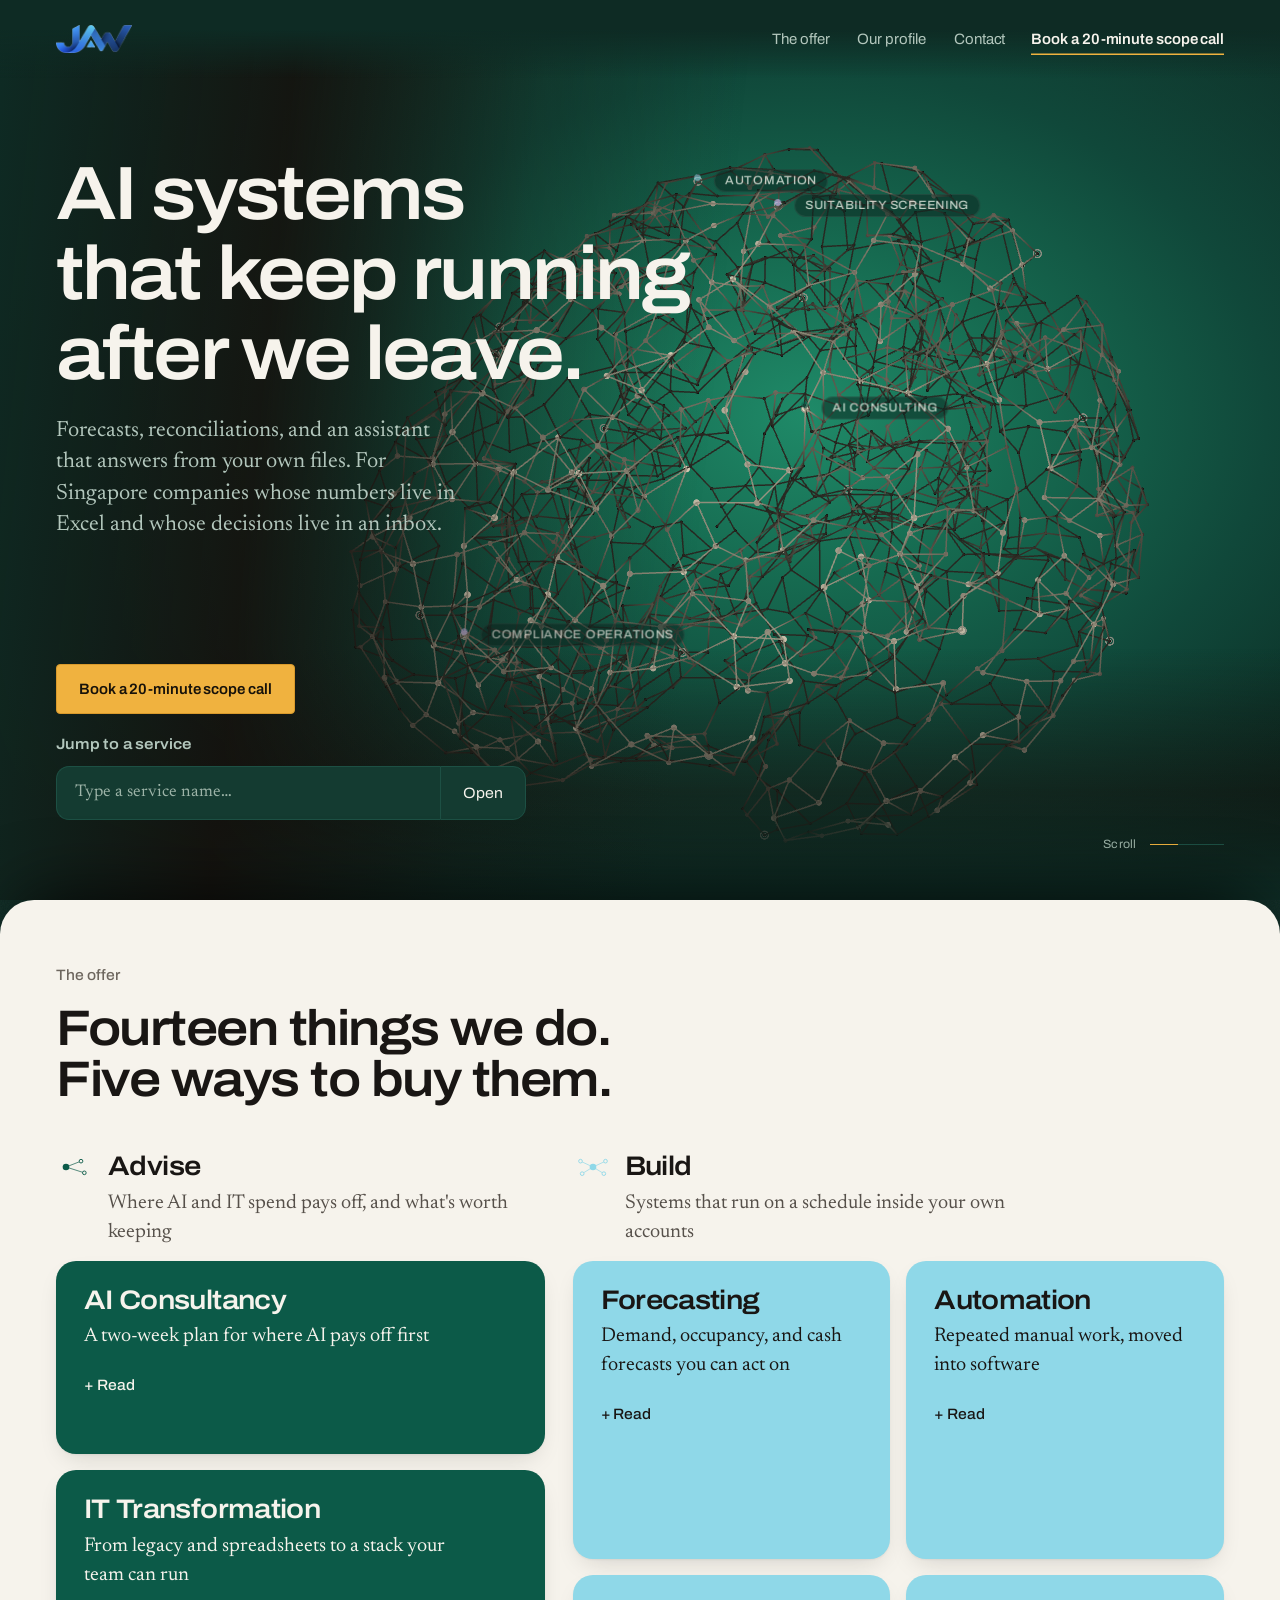
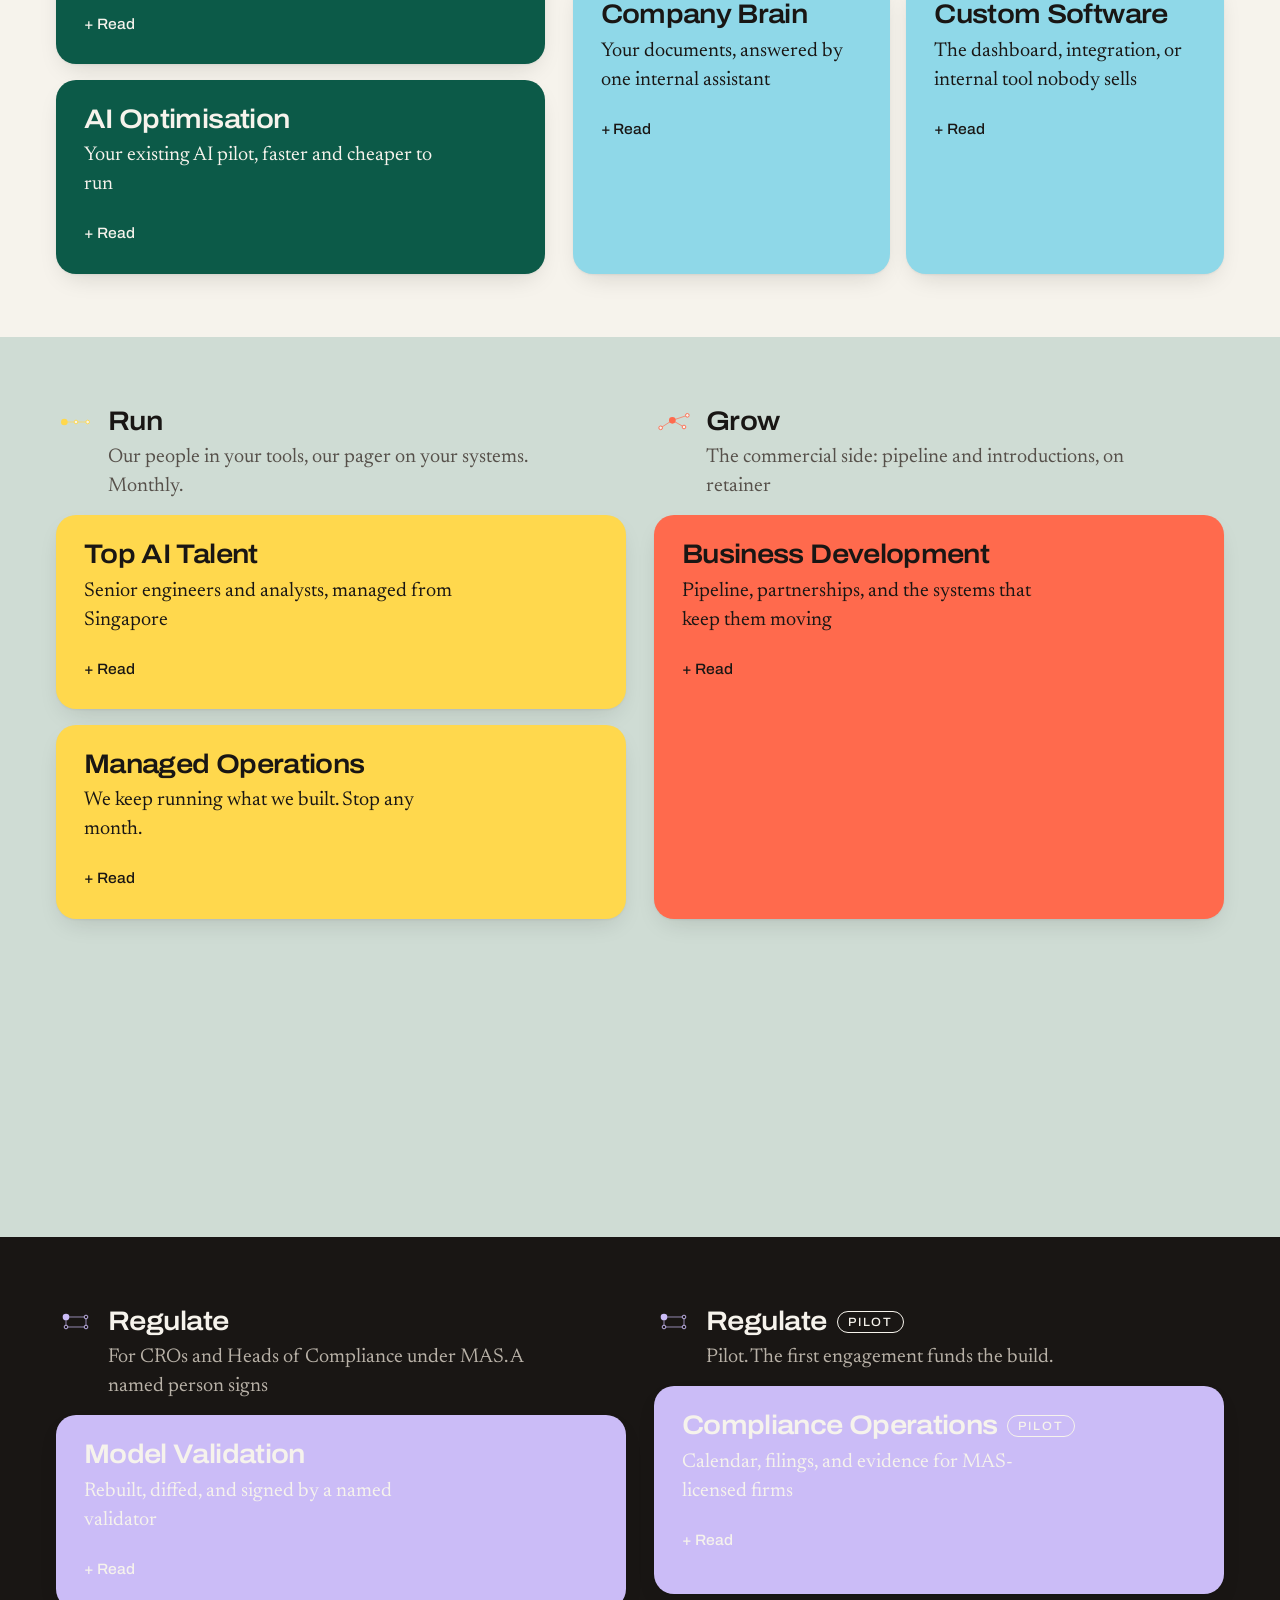
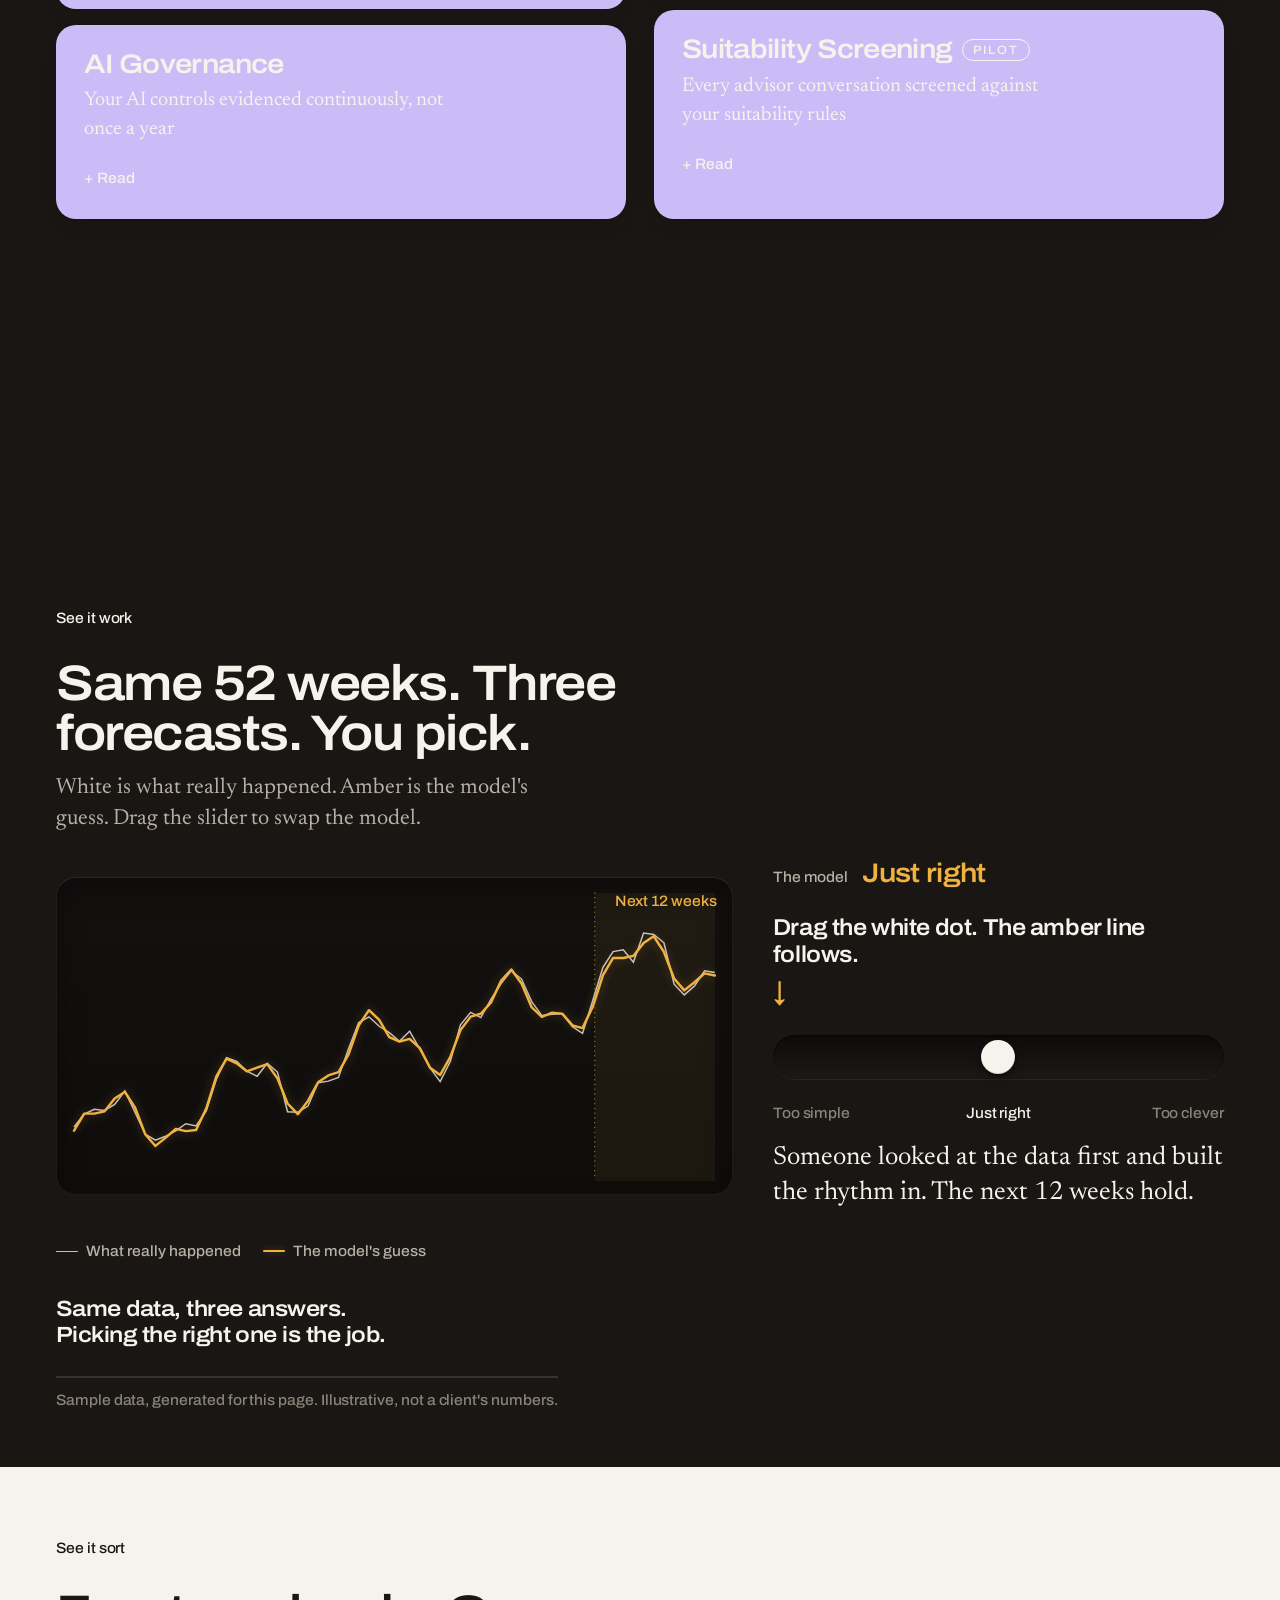
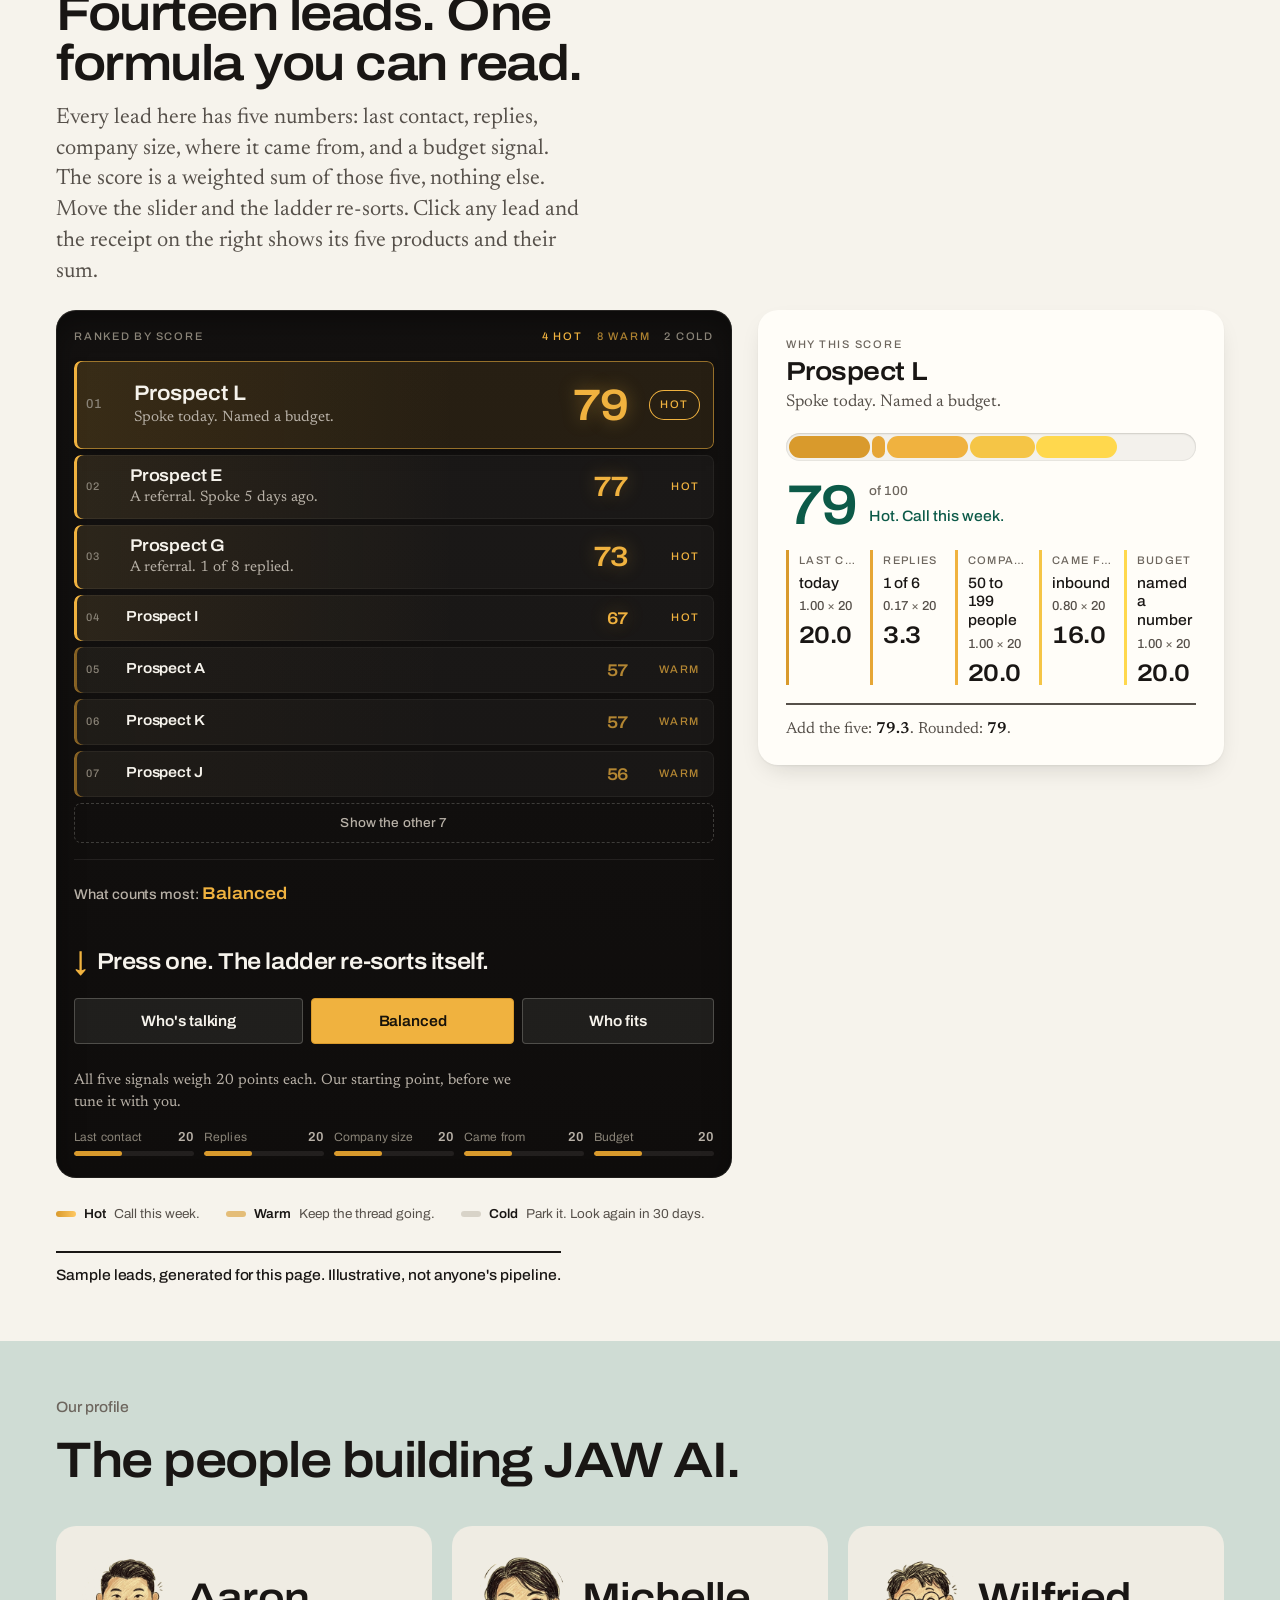
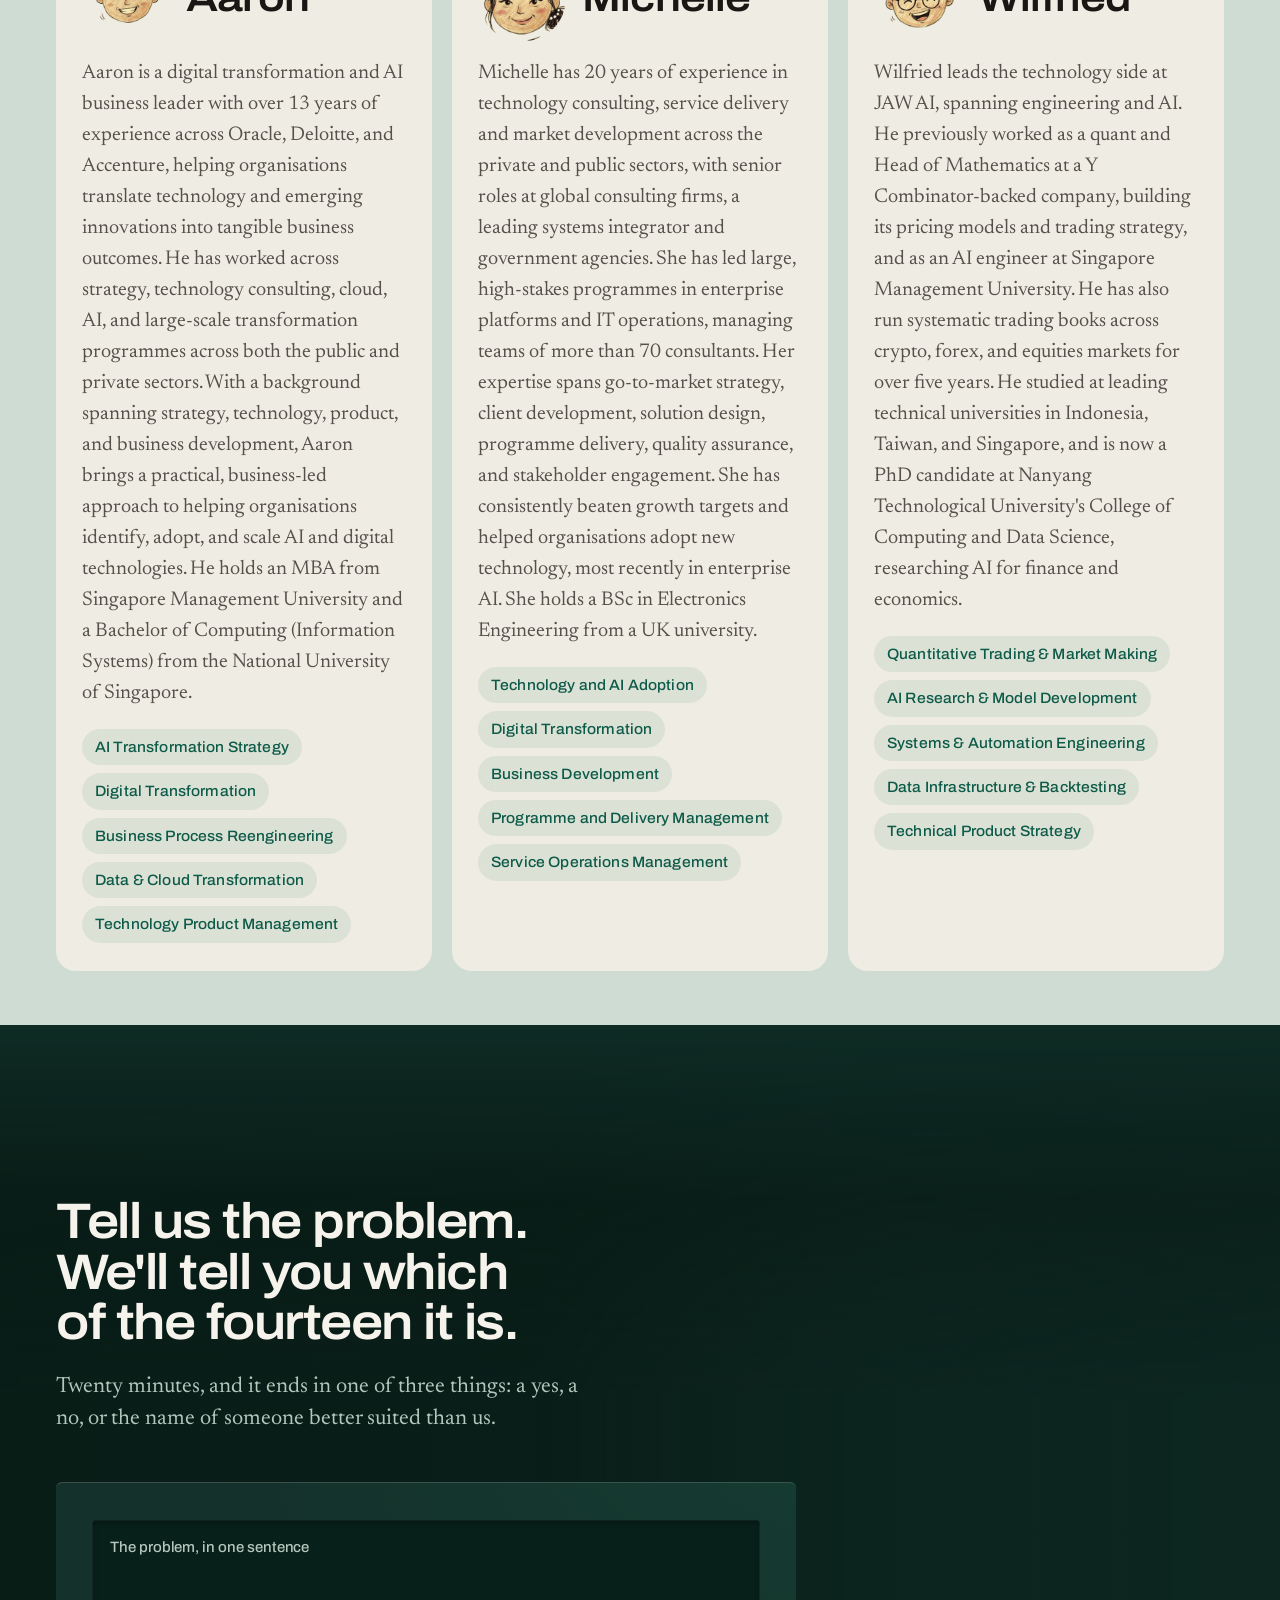
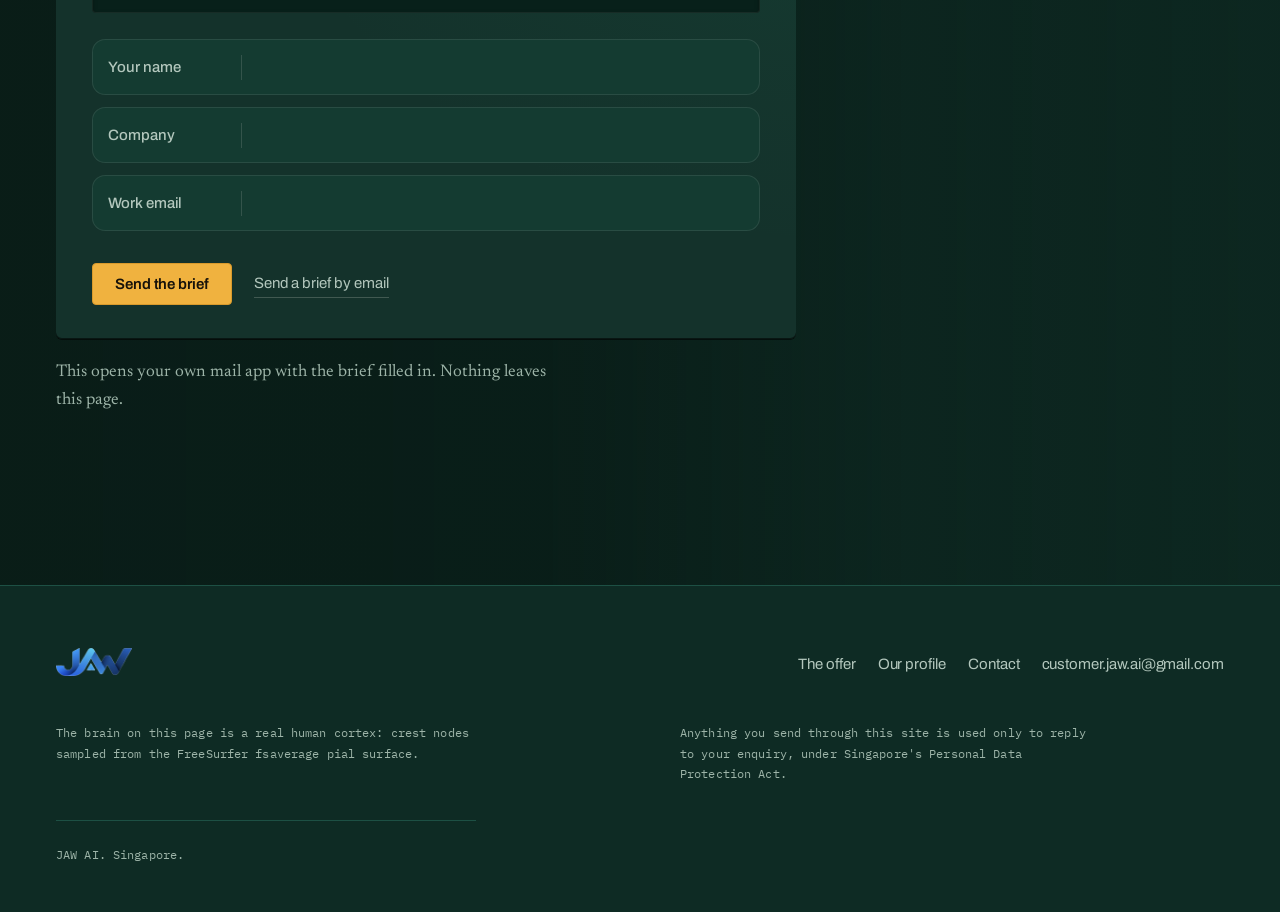
==== commit 9d58296e: "The telemetry corner is gone, and the two toys invite you to play The specimen HUD is off the page. " ====
--- a/index.html
+++ b/index.html
@@ -231,13 +231,7 @@
 .dot { width: 7px; height: 7px; margin-top: 5px; border-radius: 50%; border: 1px solid var(--acc, var(--on-chamber)); background: var(--acc, transparent); opacity: 0.85; transform: translateX(-4px); flex: none; }
 .hub[data-active="1"] .dot { border-color: var(--key); background: var(--key); opacity: 1; }
 
-.hud { position: absolute; display: flex; flex-direction: column; gap: 3px; pointer-events: none; color: var(--on-chamber); opacity: 0.82; line-height: 1.6; font-family: var(--mono); font-size: 11px; letter-spacing: 0.02em; }
-.hud-top { top: calc(var(--bar) + 12px); right: var(--margin); text-align: right; }
-.hud-corner { top: calc(var(--bar) + 12px + 5.2em); right: var(--margin); text-align: right; }
 @media (max-width: 999px) {
-  .hud-corner { display: none; }
-  .hud-top { top: auto; bottom: 10px; left: var(--margin); right: auto; text-align: left; }
-  .hud-top span:nth-child(n+2) { display: none; }
   .hub { opacity: 0; pointer-events: none; }
   .hub[data-active="1"] { opacity: 1; pointer-events: auto; }
 }
@@ -1357,6 +1351,54 @@
   .rise, .reveal, .offer-slide, .offer-block__name, .offer-block__line, .offer-mark__line, .offer-mark__hub, .offer-mark__leaf { opacity: 1; transform: none; clip-path: none; animation: none; stroke-dashoffset: 0; }
   .card { animation: none; }
 }
+
+/* ---------------------------------------------------------------- the toys announce themselves
+   2026-10-02. CSF: "orang bisa gatau ada slider disitu ... semua mainan harus ditulis gede pake
+   arrow, suruh orang mainan dan jelas dipahami, jangan cuman gw yang desain yang paham."
+   A control that only the person who built it knows is interactive is a control nobody uses. The
+   cue is set at reading size, not at label size, because the problem was never the wording, it
+   was that the invitation was printed smaller than everything around it. Sentence case: the taste
+   contract bans tracked capitals, and capitals are not what makes a line loud. Size is. */
+.play {
+  margin: 14px 0 10px; display: flex; align-items: center; gap: 10px; flex-wrap: wrap;
+  font-family: var(--display); font-variation-settings: "wdth" 108; font-weight: 600;
+  font-size: clamp(18px, 2vw, 23px); line-height: 1.2; letter-spacing: -0.018em;
+}
+.play__arrow { font-size: 1.15em; line-height: 1; color: var(--key); }
+/* Ground first, container second, and the order matters: the leads well is a DARK panel sitting
+   inside a COCONUT section, so a rule keyed on the section ground paints its cue in near-black ink
+   on near-black and the invitation disappears. Both selectors weigh the same, so the container has
+   to come last to win. Caught in the first screenshot: the line was there and unreadable. */
+.g-coconut .play, .g-mist .play, .g-butter .play { color: var(--ink); }
+.demo-controls .play { color: var(--on-chamber); }
+.leads-controls .play { color: var(--coconut); }
+/* the arrow nudges toward the control it points at, which is the whole job of an arrow */
+@media (prefers-reduced-motion: no-preference) {
+  .play__arrow { animation: play-nudge 1900ms var(--ease) infinite; }
+  @keyframes play-nudge { 0%, 68%, 100% { transform: translateY(0); } 82% { transform: translateY(4px); } }
+}
+
+/* three buttons, not a second slider. A different verb from the forecast toy, pressable on a
+   touch screen where a 6px groove is not, and the state is readable without moving anything. */
+.pick { display: flex; flex-wrap: wrap; gap: 8px; margin: 0 0 14px; }
+.pick__btn {
+  flex: 1 1 auto; min-height: 46px; padding: 11px 16px; cursor: pointer;
+  font-family: var(--sans); font-variation-settings: "wdth" 104; font-weight: 600;
+  font-size: var(--fs-name); letter-spacing: -0.004em;
+  color: var(--coconut); background: rgba(246, 243, 236, 0.07);
+  border: 1px solid rgba(246, 243, 236, 0.22); border-radius: 4px;
+  transition: background var(--micro) var(--ease), color var(--micro) var(--ease), border-color var(--micro) var(--ease);
+}
+.pick__btn:hover { background: rgba(246, 243, 236, 0.14); border-color: rgba(246, 243, 236, 0.4); }
+.pick__btn:focus-visible { outline: 2px solid var(--key); outline-offset: 3px; }
+.pick__btn[aria-pressed="true"] { background: var(--key); color: var(--key-ink); border-color: var(--key-deep); }
+
+/* the forecast dot was a 24px disc on a 6px groove and read as decoration. Bigger, with a grip,
+   and a track that looks like something a dot slides along. */
+#demo-slider { height: 44px; cursor: grab; }
+#demo-slider:active { cursor: grabbing; }
+#demo-slider::-webkit-slider-thumb { width: 34px; height: 34px; }
+#demo-slider::-moz-range-thumb { width: 34px; height: 34px; }
 </style>
 </head>
 <body data-act="hero" data-ground="chamber">
@@ -1367,8 +1409,6 @@
   <img class="poster" src="./brain/poster-800.webp" srcset="./brain/poster-640.webp 640w, ./brain/poster-800.webp 800w, ./brain/poster-1600.webp 1600w" sizes="(max-width: 999px) 100vw, 78vw" alt="A human cortex drawn as points and lines, with 14 JAW AI services named on it" width="1600" height="1000" fetchpriority="high">
   <canvas aria-hidden="true"></canvas>
   <div class="labels"></div>
-  <div class="hud hud-top"></div>
-  <div class="hud hud-corner"></div>
   <aside class="card" hidden aria-live="polite"></aside>
 </div>
 <header class="topbar">
@@ -1605,6 +1645,7 @@
         </div>
         <div class="demo-controls">
           <p class="demo-readout"><span class="demo-slider-label">The model</span><span class="demo-state-label"></span></p>
+          <p class="play">Drag the white dot. The amber line follows.<span class="play__arrow" aria-hidden="true">&#8595;</span></p>
           <label class="demo-groove"><span class="sr-only">The model</span><input id="demo-slider" type="range" min="0" max="100" step="1" value="50"></label>
           <p class="demo-stops" aria-hidden="true"><span>Too simple</span><span>Just right</span><span>Too clever</span></p>
           <p class="demo-state-note"></p>
@@ -1741,8 +1782,14 @@
             <button type="button" class="leads-fold" aria-expanded="false" aria-controls="leads-list"><span class="leads-fold__more">Show the other 7</span><span class="leads-fold__less">Just the top 7</span></button>
           </div>
           <div class="leads-controls">
-            <label class="leads-slider-label" for="leads-slider">What counts most: <span class="leads-state-label">Balanced</span></label>
-            <input id="leads-slider" type="range" min="0" max="100" step="1" value="50">
+            <p class="leads-slider-label">What counts most: <span class="leads-state-label">Balanced</span></p>
+            <p class="play play--pick"><span class="play__arrow" aria-hidden="true">&#8595;</span>Press one. The ladder re-sorts itself.</p>
+            <div class="pick" role="group" aria-label="What counts most">
+              <button type="button" class="pick__btn" data-pct="0" aria-pressed="false">Who's talking</button>
+              <button type="button" class="pick__btn" data-pct="50" aria-pressed="true">Balanced</button>
+              <button type="button" class="pick__btn" data-pct="100" aria-pressed="false">Who fits</button>
+            </div>
+            <input id="leads-slider" type="hidden" value="50">
             <p class="leads-state-note">All five signals weigh 20 points each. Our starting point, before we tune it with you.</p>
             <p class="leads-weights" aria-label="Weights now">
             <span class="leads-weight" data-key="recency"><span class="leads-weight__name">Last contact</span><span class="leads-weight__num">20</span><i class="leads-weight__bar" style="--w:20"></i></span>
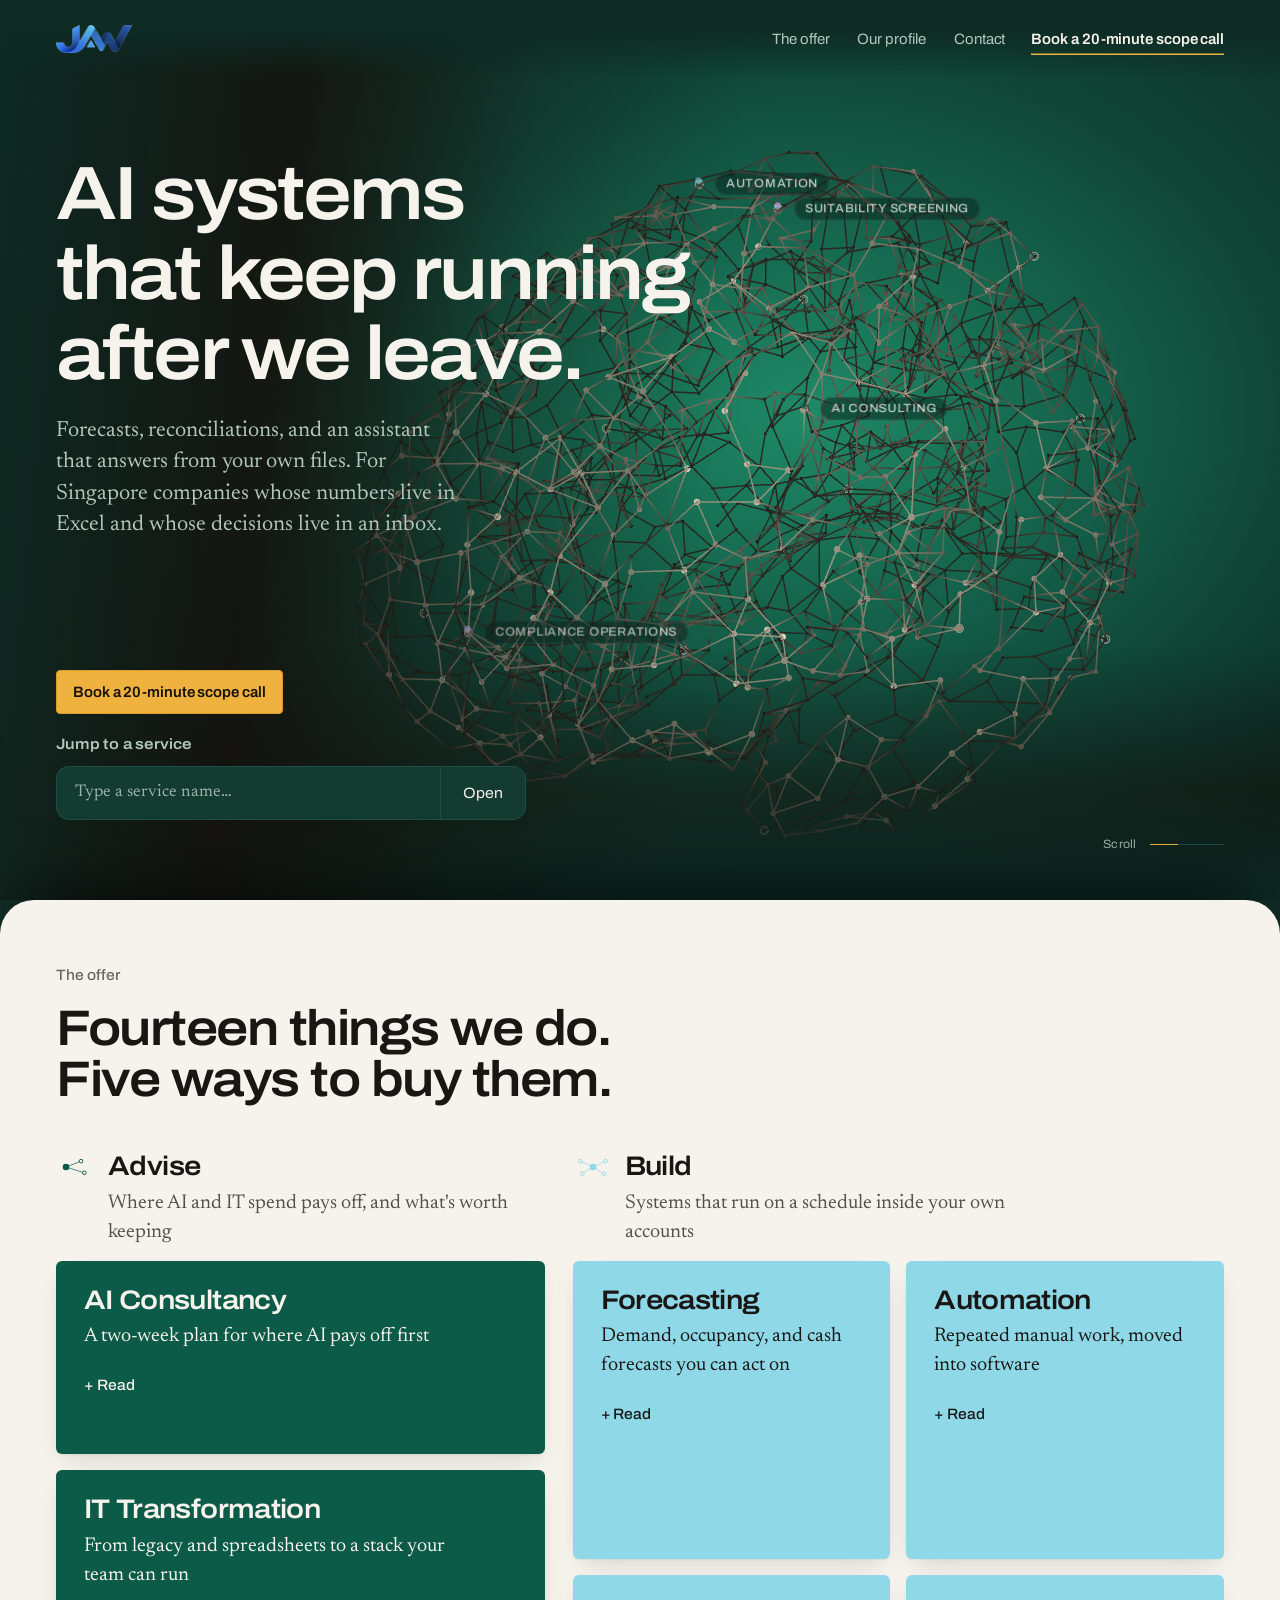
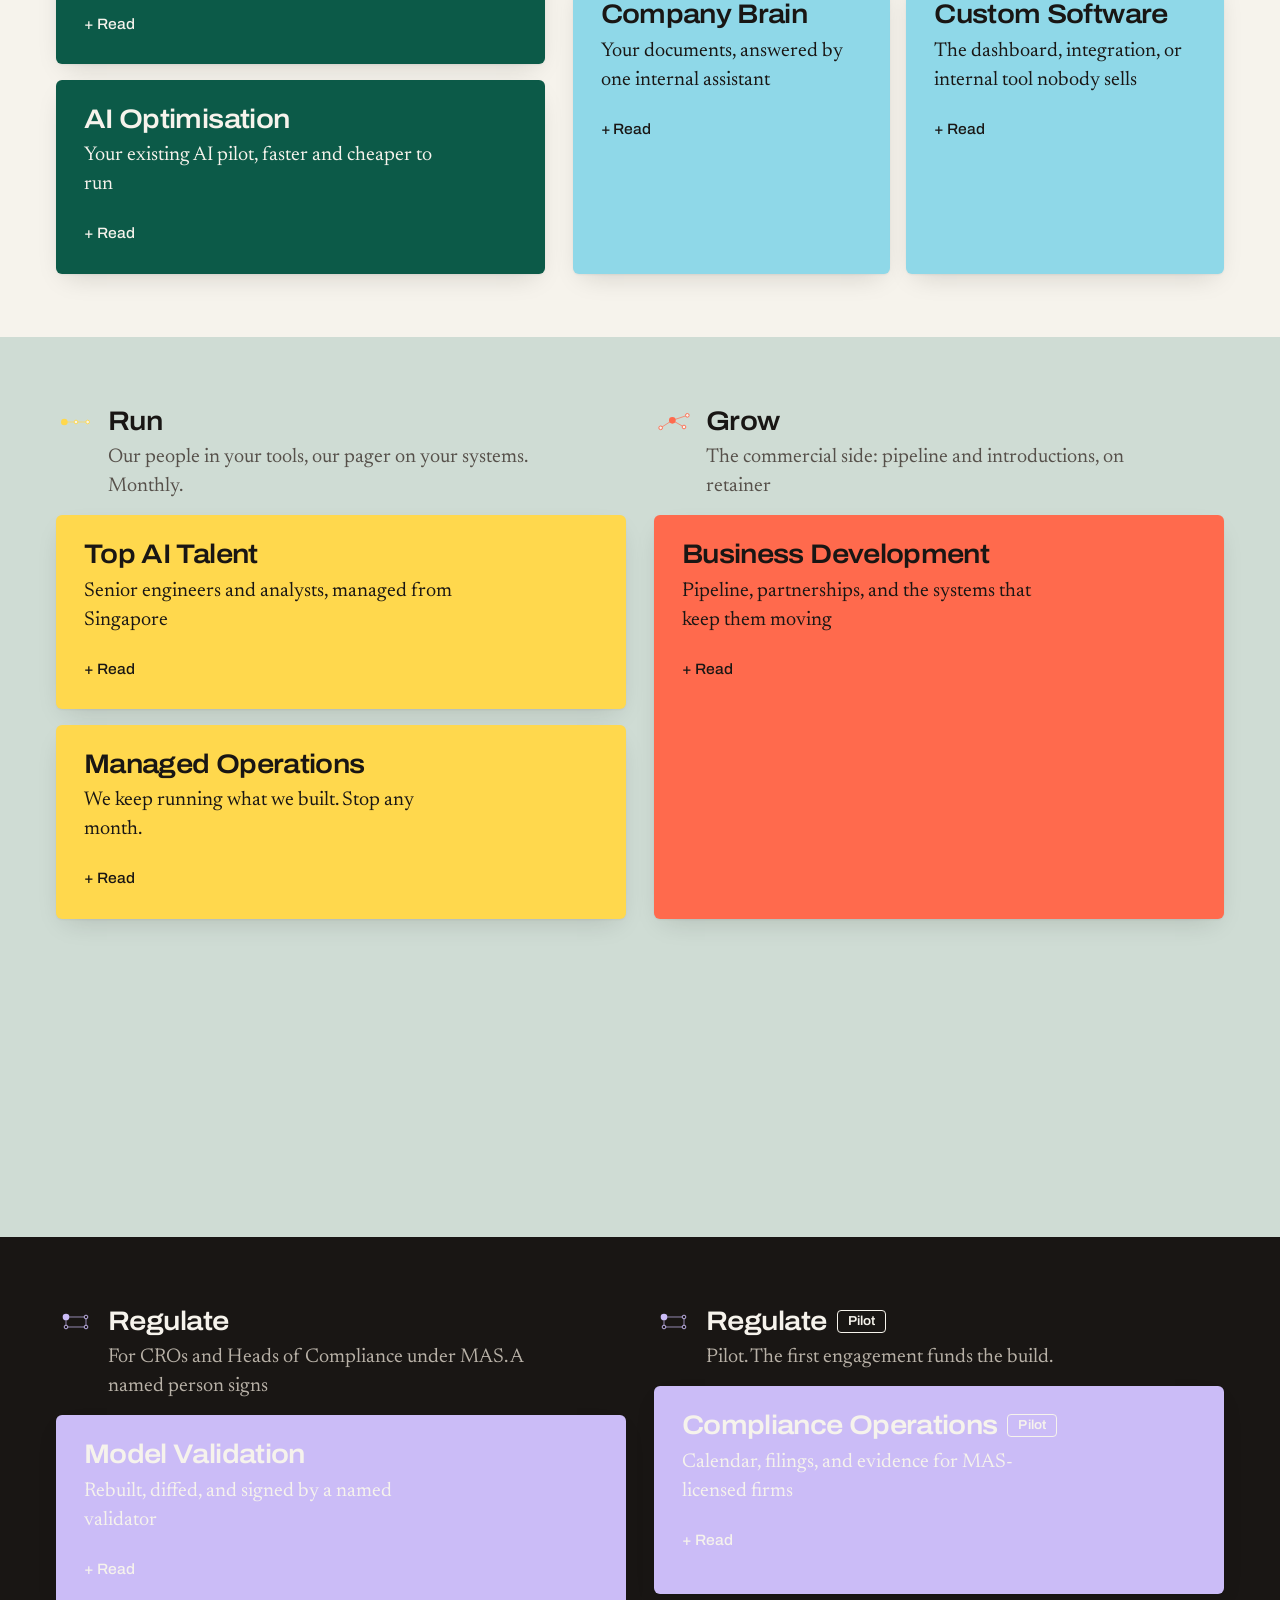
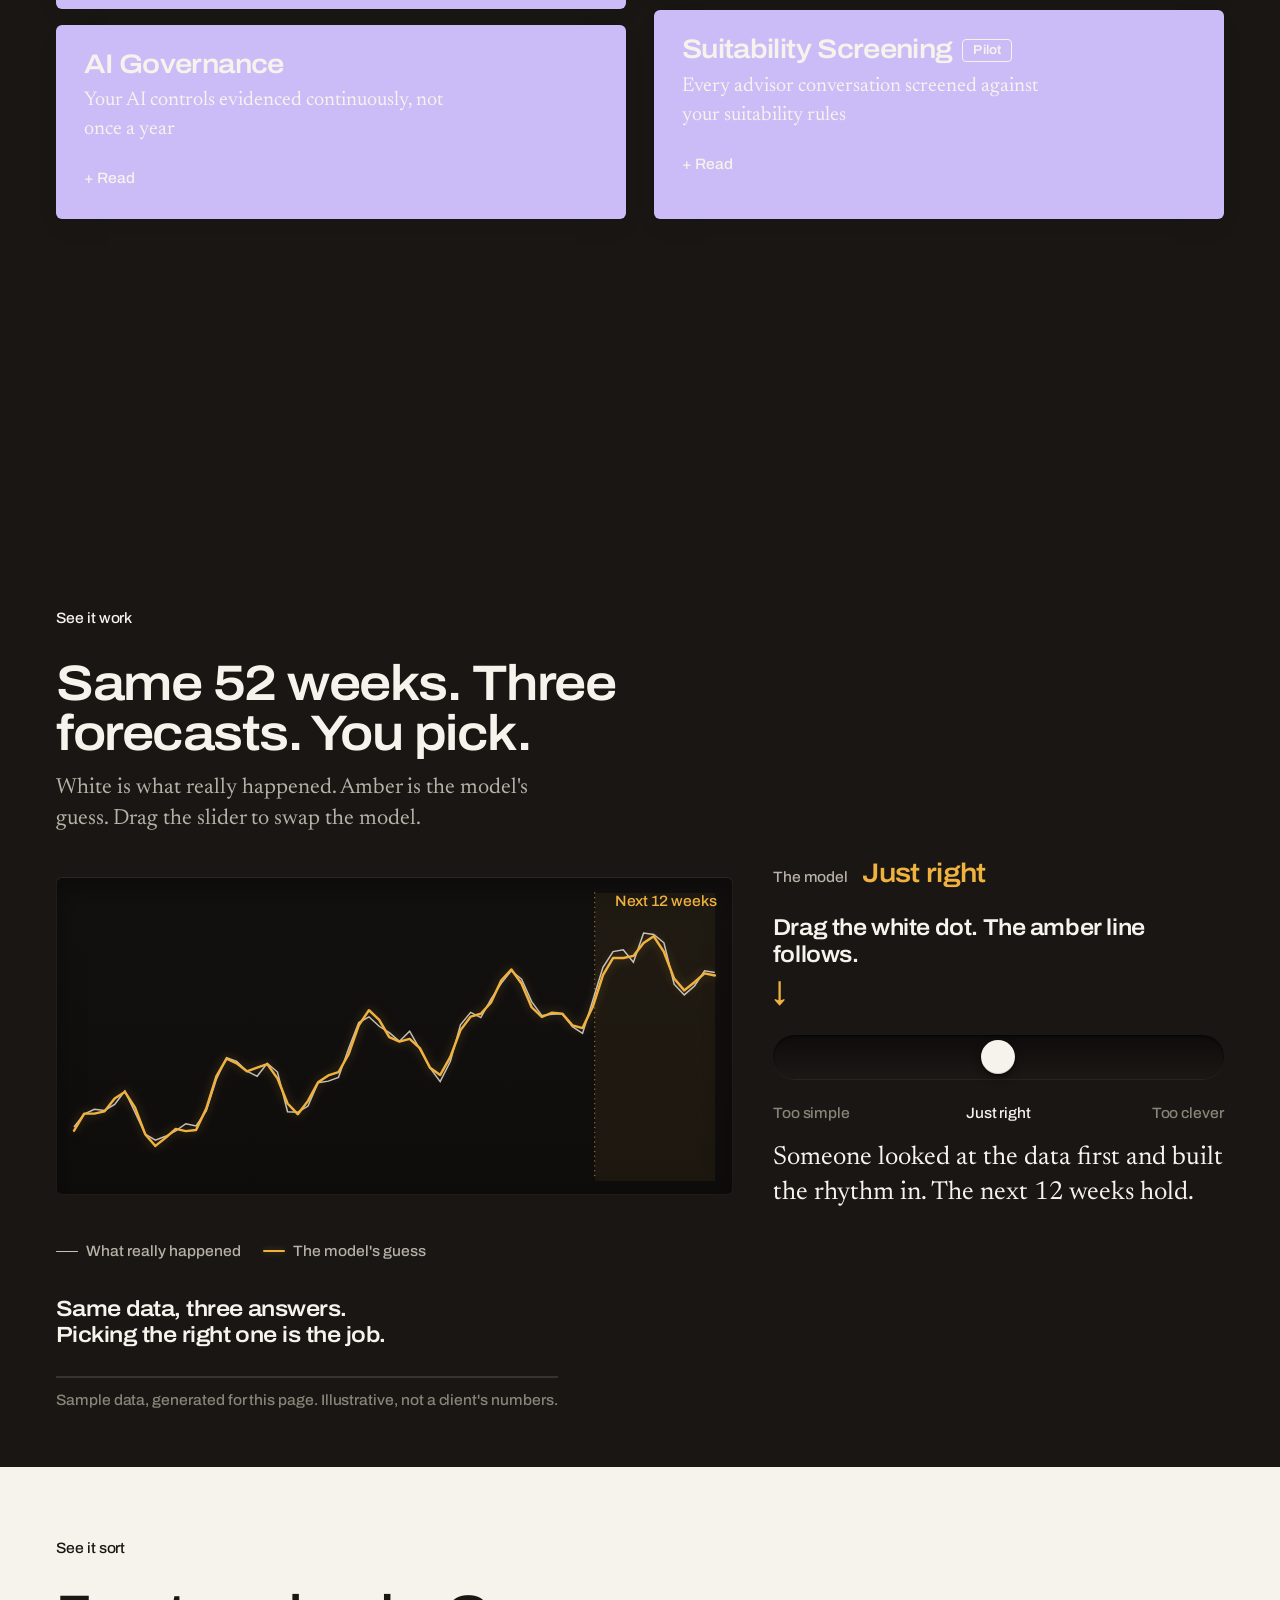
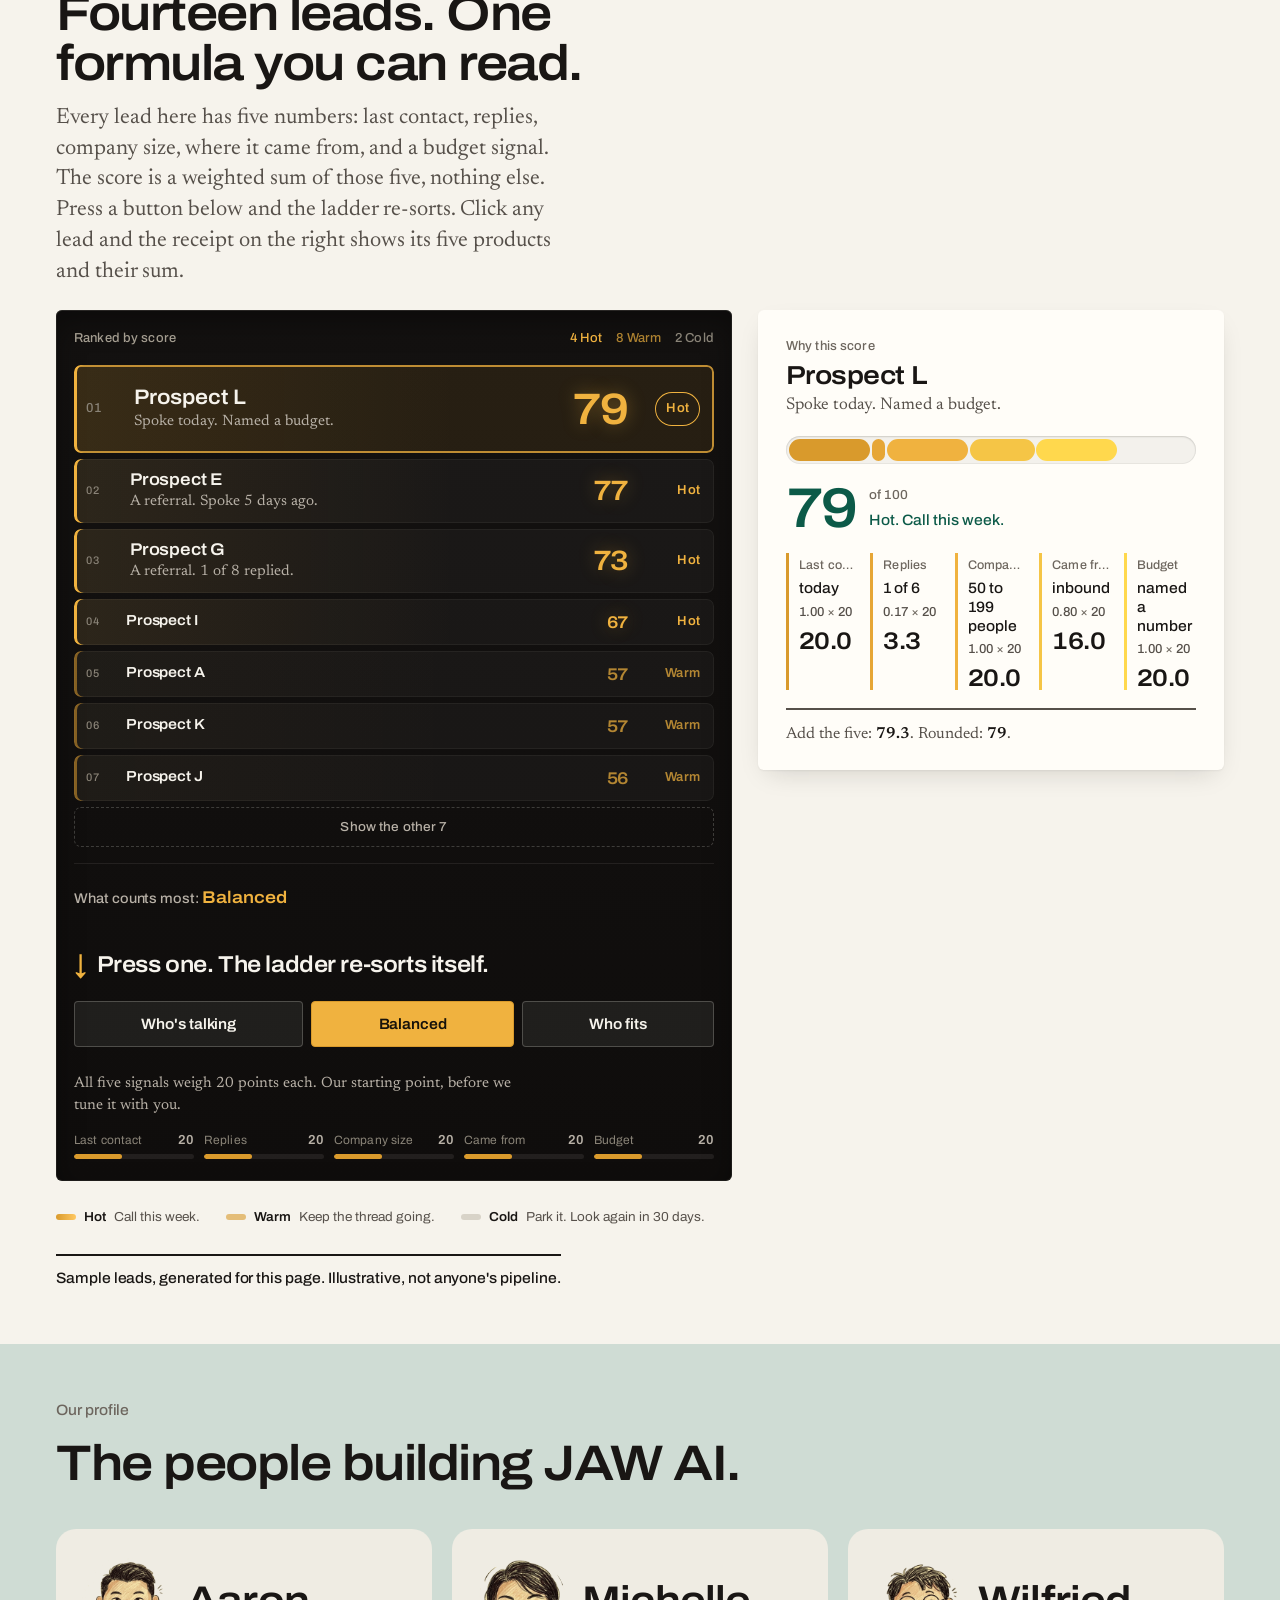
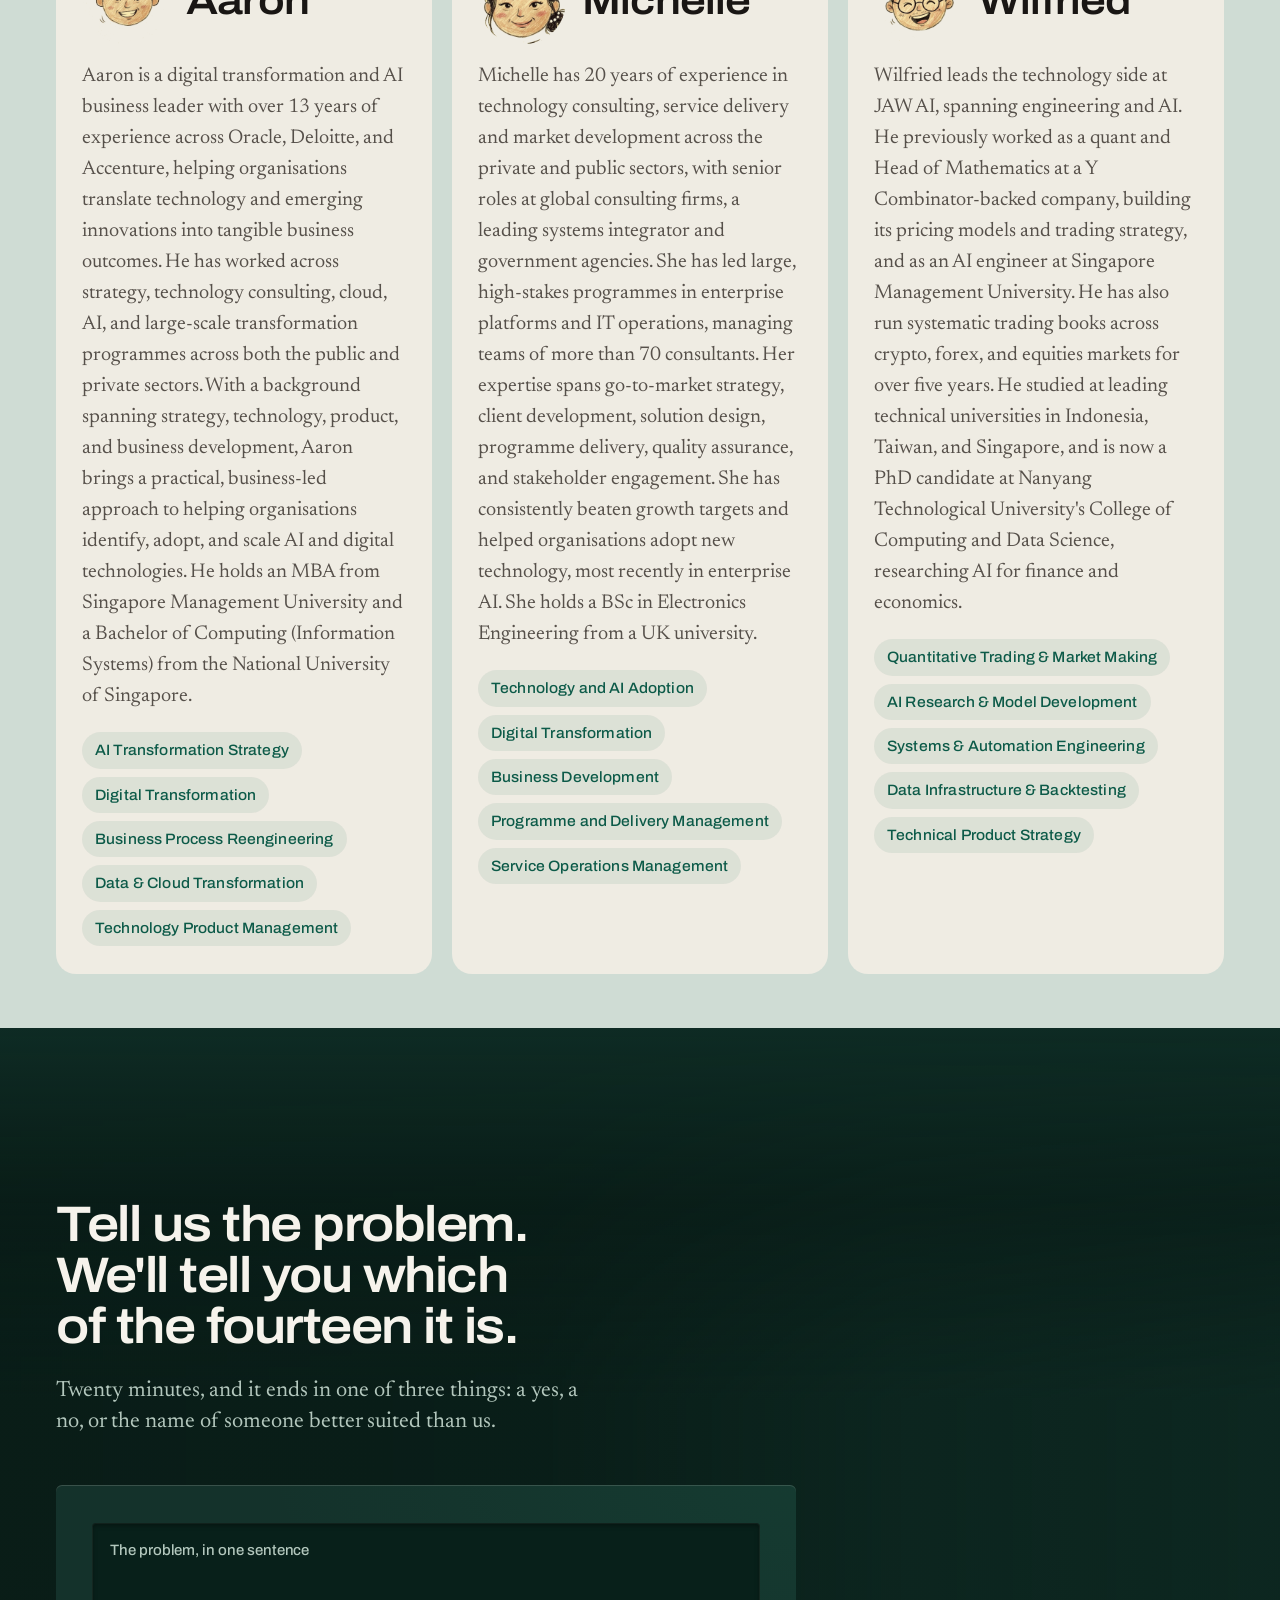
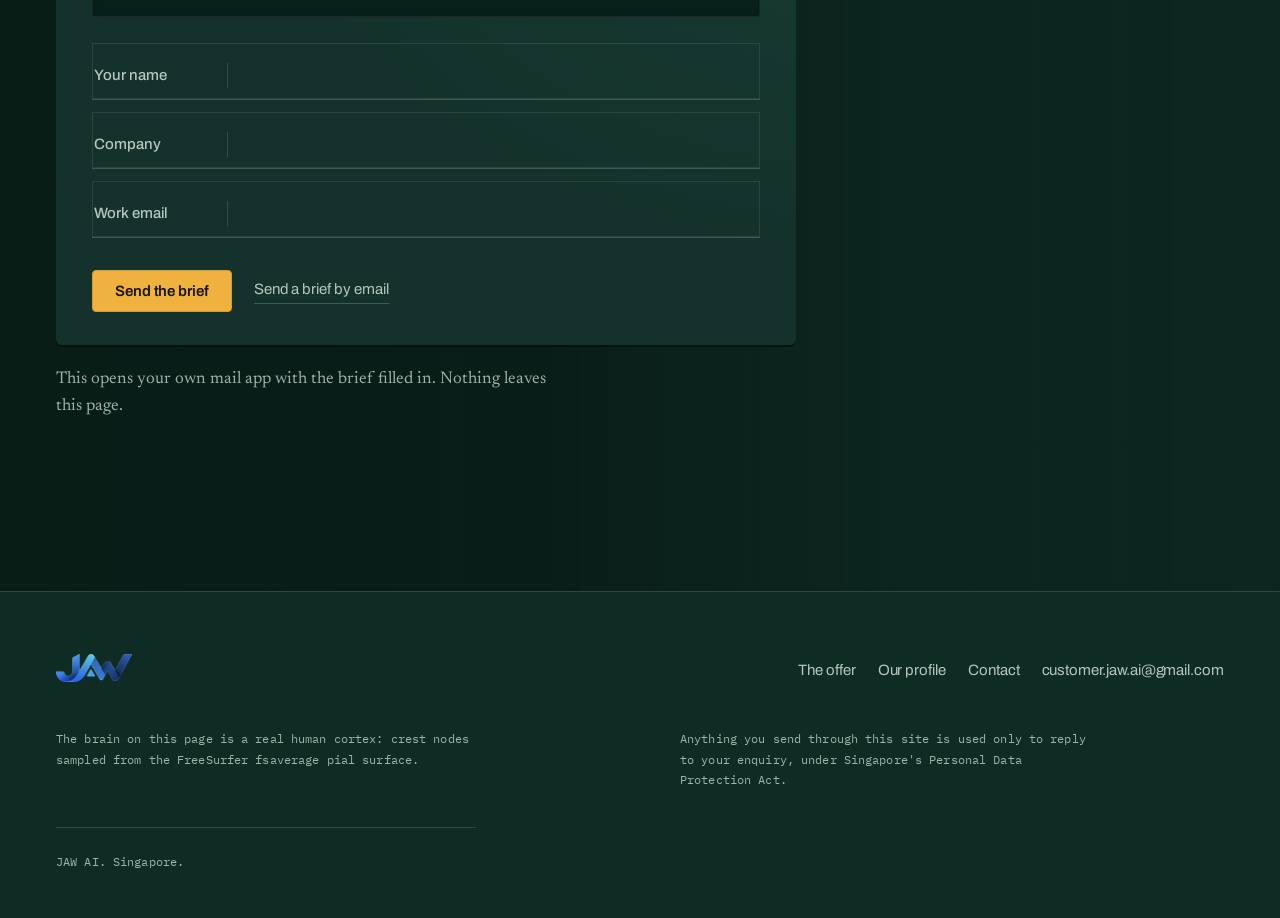
==== commit 097d21ce: "The page stops shouting in capitals, and the cards stop pretending to be an app Twenty-nine tracked-" ====
--- a/index.html
+++ b/index.html
@@ -310,6 +310,12 @@
 /* The bar asks in words, not in amber. One filled amber object exists on this page and it is
    the one that sends the brief: asking twice, once before the argument has been made, costs
    more than it earns on a considered purchase (DESIGN_TASTE_2026-09-08.md, section 6). */
+/* The hero's ask is the loudest amber on the page, and the furniture pass set a measured ceiling:
+   no amber control may paint more than 0.80% of the viewport, because the pill CSF rejected in
+   September measured 0.90% and was "the loudest object" in both of his screenshots. At 237x50 this
+   was 0.92%, past the very thing it was written against. Trimmed, keeping a 44px tap target. */
+.hero-cta { padding: 9px 16px; min-height: 44px; }
+
 .btn-top {
   padding: 4px 0 3px; border: 0; border-radius: 0; background: none; font-size: var(--fs-name);
   color: inherit; box-shadow: inset 0 -1.5px 0 0 var(--key);
@@ -453,7 +459,7 @@
 
 .demo-chart-wrap {
   position: relative;
-  border-radius: var(--r-md);
+  border-radius: 6px;
   overflow: hidden;
   background: linear-gradient(180deg, #131110 0%, #0f0d0c 100%);
   box-shadow:
@@ -568,7 +574,7 @@
 /* the well: same construction as .demo-chart-wrap, taller, and it holds its own controls */
 .leads-well {
   grid-area: well;
-  position: relative; border-radius: var(--r-md); overflow: hidden;
+  position: relative; border-radius: 6px; overflow: hidden;
   padding: 18px 18px 22px;
   background: linear-gradient(180deg, #131110 0%, #0f0d0c 100%);
   color: var(--coconut);
@@ -580,8 +586,8 @@
 }
 .leads-well__head {
   margin: 0; display: flex; justify-content: space-between; align-items: baseline; gap: 12px;
-  font-family: var(--sans); font-weight: 500; font-size: 11px; text-transform: uppercase; letter-spacing: 0.16em;
-  color: #8a8478;
+  font-family: var(--sans); font-weight: 500; font-size: 13px; letter-spacing: 0.01em;
+  color: #a49d90;
 }
 .leads-well__counts { display: inline-flex; gap: 14px; font-variant-numeric: tabular-nums; }
 .leads-well__counts [data-band="hot"] { color: var(--key); }
@@ -654,7 +660,7 @@
 /* the picked row: an amber rim, lifted a step, the same accent the receipt is reading from */
 .lead__btn[aria-pressed="true"] {
   background: linear-gradient(90deg, var(--band-wash), transparent 60%), rgba(240, 178, 63, 0.09);
-  box-shadow: inset 3px 0 0 var(--band-rule), inset 0 0 0 1px rgba(240, 178, 63, 0.55), 0 6px 16px -8px rgba(0, 0, 0, 0.6);
+  box-shadow: inset 3px 0 0 var(--band-rule), inset 0 0 0 2px rgba(240, 178, 63, 0.75);
   transition-duration: var(--micro);
 }
 .lead__rank { font-family: var(--sans); font-weight: 500; font-size: var(--rank-fs); letter-spacing: 0.08em; font-variant-numeric: tabular-nums; color: #8a8478; transition: font-size 520ms var(--ease); }
@@ -669,7 +675,7 @@
   transition: font-size 520ms var(--ease), color 360ms var(--ease), text-shadow 360ms var(--ease), --score 380ms var(--ease-quart);
 }
 .lead__score::after { content: counter(sc); }
-.lead__band { font-family: var(--sans); font-weight: 500; font-size: 11px; text-transform: uppercase; letter-spacing: 0.14em; text-align: right; color: var(--band-ink); justify-self: end; transition: color 360ms var(--ease), box-shadow 360ms var(--ease); }
+.lead__band { font-family: var(--sans); font-weight: 600; font-size: 13px; letter-spacing: 0.01em; text-align: right; color: var(--band-ink); justify-self: end; transition: color 360ms var(--ease), box-shadow 360ms var(--ease); }
 .lead[data-rank="0"] .lead__band { padding: 6px 11px; border-radius: var(--r-pill); box-shadow: inset 0 0 0 1px currentColor; }
 
 /* the three bands: one hue, three values. Hot is the only thing in the well that glows. */
@@ -751,7 +757,7 @@
    segments are the five steps of the amber, in signal order, keyed to the five cards. */
 .rcpt {
   grid-area: receipt;
-  background: var(--card); border-radius: var(--r-md); padding: 26px 28px 24px;
+  background: var(--card); border-radius: 6px; padding: 26px 28px 24px;
   box-shadow: var(--lift-1);
   display: grid; gap: 18px; align-content: start;
   color: var(--ink); --band-ink: var(--ink-2);
@@ -765,7 +771,7 @@
 .rcpt [data-key="budget"]  { --step: var(--key-step-5); }
 
 .rcpt__head { display: grid; gap: 5px; }
-.rcpt__title { margin: 0; font-family: var(--sans); font-weight: 500; font-size: 11px; text-transform: uppercase; letter-spacing: 0.16em; color: var(--ink-3); }
+.rcpt__title { margin: 0; font-family: var(--sans); font-weight: 500; font-size: 13px; letter-spacing: 0.01em; color: var(--ink-3); }
 .rcpt__name { margin: 0; font-family: var(--display); font-variation-settings: "wdth" 112; font-weight: 600; font-size: 26px; line-height: 1.05; letter-spacing: -0.02em; }
 .rcpt__story { margin: 0; font-family: var(--text); font-size: 17px; line-height: 1.4; color: var(--ink-2); }
 
@@ -802,7 +808,7 @@
 .rcpt__sig { display: grid; gap: 4px; align-content: start; min-width: 0; padding: 2px 0 0 10px; border-left: 3px solid var(--step); }
 .rcpt.is-built .rcpt__sig { animation: sig-in 520ms var(--ease) both; animation-delay: calc(140ms + var(--k) * 70ms); }
 @keyframes sig-in { from { opacity: 0; transform: translateY(12px); } to { opacity: 1; transform: none; } }
-.rcpt__sig-name { font-family: var(--sans); font-weight: 500; font-size: 11px; text-transform: uppercase; letter-spacing: 0.12em; color: var(--ink-3); white-space: nowrap; overflow: hidden; text-overflow: ellipsis; }
+.rcpt__sig-name { font-family: var(--sans); font-weight: 500; font-size: 12.5px; letter-spacing: 0.01em; color: var(--ink-3); white-space: nowrap; overflow: hidden; text-overflow: ellipsis; }
 .rcpt__sig-val { font-family: var(--sans); font-variation-settings: "wdth" 104; font-weight: 500; font-size: 15px; line-height: 1.25; color: var(--ink); }
 .rcpt__sig-eq { font-family: var(--sans); font-size: 13px; font-variant-numeric: tabular-nums; color: var(--ink-2); }
 .rcpt__sig-eq b { font-weight: 500; }
@@ -893,7 +899,7 @@
   --on-acc: var(--ink);
   position: relative; display: grid; gap: 8px; align-content: start; min-width: 0;
   background: var(--acc, var(--paper-2)); color: var(--on-acc);
-  border-radius: var(--r-md); padding: 22px 24px 18px;
+  border-radius: 6px; padding: 22px 24px 18px;
   box-shadow: var(--lift-1);
   transition: box-shadow var(--micro) var(--ease), transform var(--micro) var(--ease);
 }
@@ -903,7 +909,7 @@
 .offer-block:hover { box-shadow: var(--lift-2); transform: translateY(-3px); }
 .offer-block__name { margin: 0; font-family: var(--display); font-variation-settings: "wdth" 112; font-weight: 600; font-size: var(--fs-h3); line-height: 1.02; letter-spacing: -0.024em; text-wrap: balance; display: flex; flex-wrap: wrap; align-items: center; gap: 10px; }
 .offer-block__line { margin: 0; font-family: var(--text); font-size: var(--fs-text); line-height: 1.45; max-width: 34ch; }
-.offer-tag { font-family: var(--sans); font-variation-settings: "wdth" 104; font-weight: 500; font-size: var(--fs-label); letter-spacing: 0.16em; text-transform: uppercase; padding: 4px 10px; border-radius: var(--r-pill); border: 1px solid currentColor; line-height: 1; }
+.offer-tag { font-family: var(--sans); font-variation-settings: "wdth" 104; font-weight: 600; font-size: 13px; letter-spacing: 0.01em; padding: 4px 10px; border-radius: 4px; border: 1px solid currentColor; line-height: 1; }
 /* the blurb behind "Read": same <details> as before, recoloured for the fill it sits on */
 .offer-block .pair__more { margin-top: auto; padding-top: 6px; }
 .offer-block .pair__more summary { color: var(--on-acc); }
@@ -1083,7 +1089,7 @@
 }
 .week:first-child { border-top: 1px solid var(--ink); padding-top: 26px; }
 .week-text { margin: 0; font-size: clamp(19px, 4.6vw, 22px); line-height: 1.4; letter-spacing: -0.008em; max-width: 40ch; }
-.week-answer { justify-self: start; padding: 6px 12px; margin: -6px -12px; border-radius: var(--r-pill); transition: background var(--micro) var(--ease); display: inline-flex; align-items: baseline; gap: 10px; font-family: var(--sans); font-variation-settings: "wdth" 106; font-weight: 500; font-size: 12px; letter-spacing: 0.12em; text-transform: uppercase; color: var(--key-paper); text-decoration: none; }
+.week-answer { justify-self: start; padding: 6px 12px; margin: -6px -12px; border-radius: var(--r-pill); transition: background var(--micro) var(--ease); display: inline-flex; align-items: baseline; gap: 10px; font-family: var(--sans); font-variation-settings: "wdth" 106; font-weight: 500; font-size: var(--fs-name); letter-spacing: -0.004em; color: var(--key-paper); text-decoration: none; }
 .week-answer:hover { background: var(--wash); }
 .week-answer .arrow { transition: transform var(--micro) var(--ease); }
 .week-answer:hover .arrow { transform: translateX(5px); }
@@ -1238,7 +1244,7 @@
 .brief-lines { display: grid; gap: 12px; margin-top: clamp(18px, 3.4vw, 26px); }
 .brief-line {
   display: grid; grid-template-columns: minmax(0, 8.4rem) 1fr; align-items: center; gap: 10px;
-  padding: 13px 16px; border-radius: var(--r-sm); background: var(--chamber-2);
+  padding: 18px 2px 8px; border-radius: 0; background: none; border-bottom: 1px solid var(--brief-rule);
   box-shadow: inset 0 0 0 1px rgba(246, 243, 236, 0.09);
   transition: box-shadow var(--micro) var(--ease);
 }
@@ -1660,7 +1666,7 @@
     <div class="cut__in rise">
       <p class="label">See it sort</p>
       <h2 class="cut__h">Fourteen leads. One formula you can read.</h2>
-      <p class="cut__p cut__p--wide">Every lead here has five numbers: last contact, replies, company size, where it came from, and a budget signal. The score is a weighted sum of those five, nothing else. Move the slider and the ladder re-sorts. Click any lead and the receipt on the right shows its five products and their sum.</p>
+      <p class="cut__p cut__p--wide">Every lead here has five numbers: last contact, replies, company size, where it came from, and a budget signal. The score is a weighted sum of those five, nothing else. Press a button below and the ladder re-sorts. Click any lead and the receipt on the right shows its five products and their sum.</p>
       <div class="leads-widget">
         <div class="leads-well" data-in="0">
           <p class="leads-well__head"><span>Ranked by score</span><span class="leads-well__counts"><span data-band="hot">4 Hot</span><span data-band="warm">8 Warm</span><span data-band="cold">2 Cold</span></span></p>
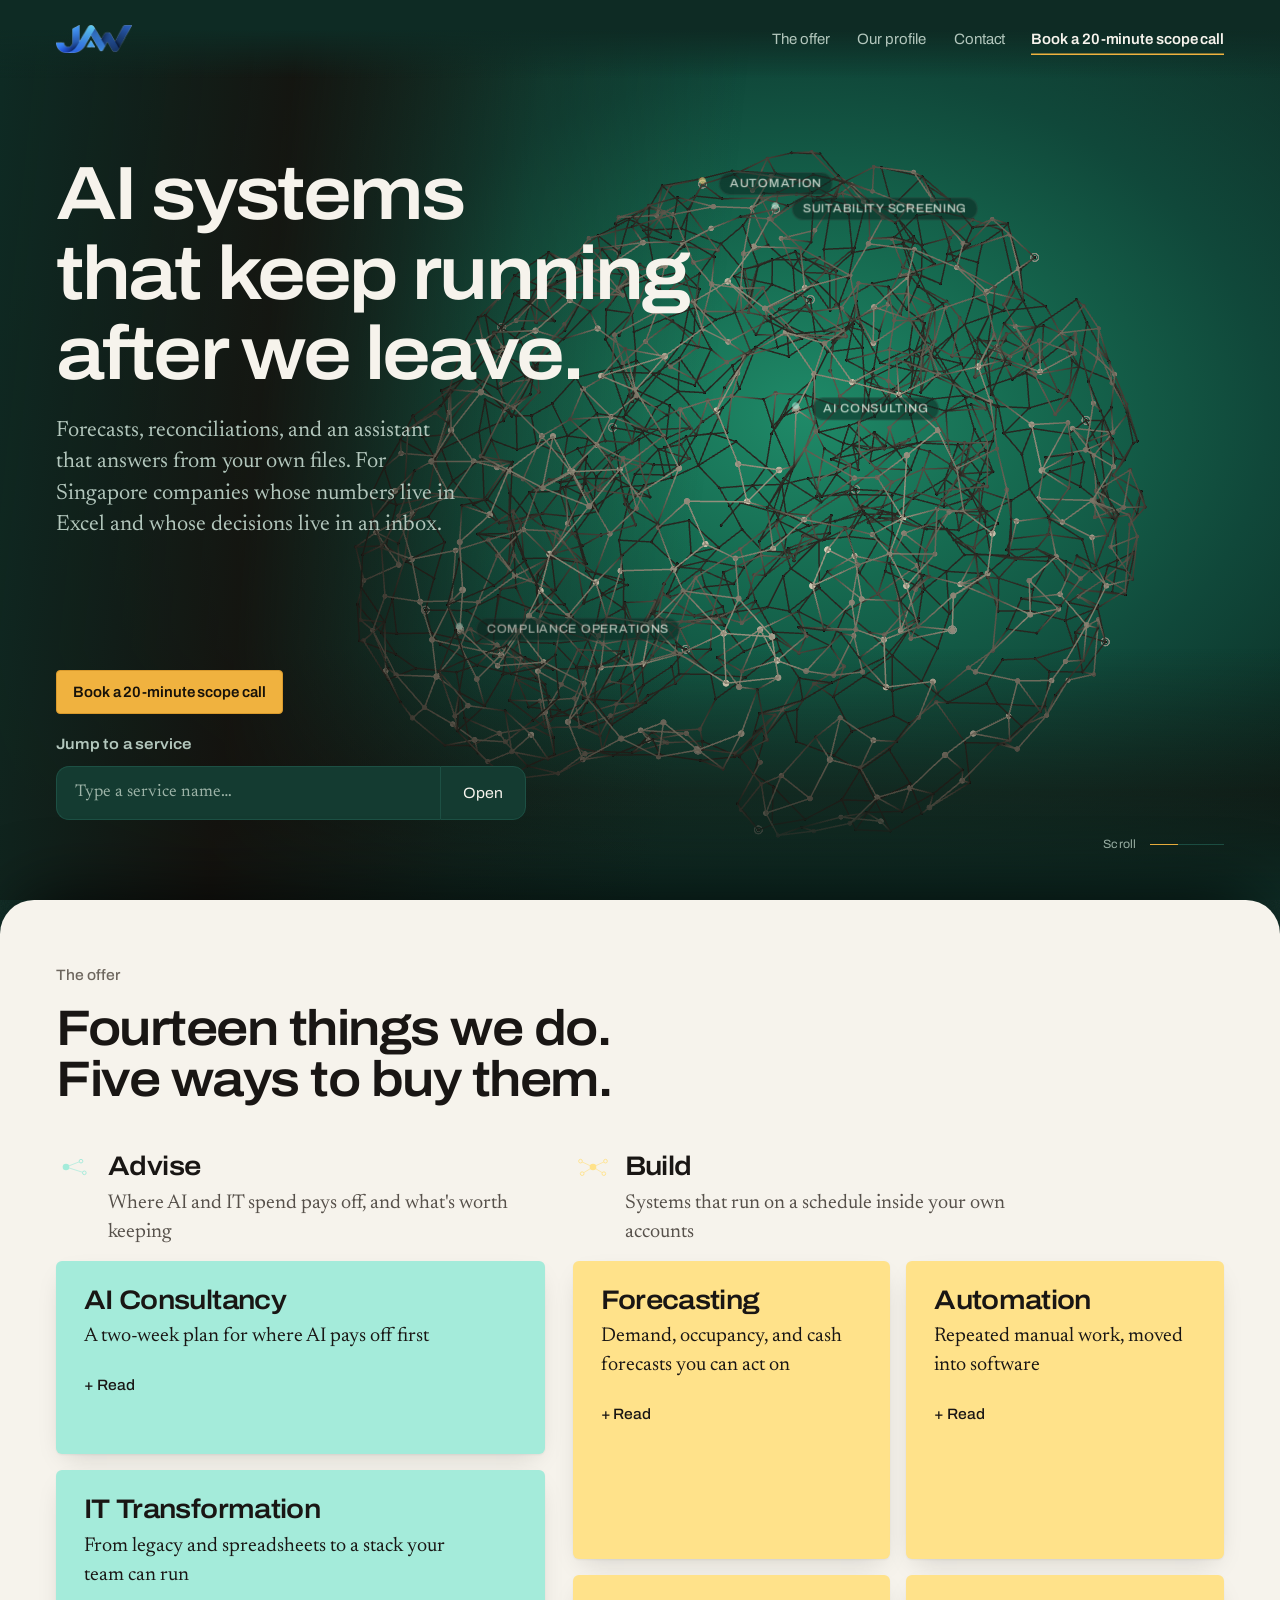
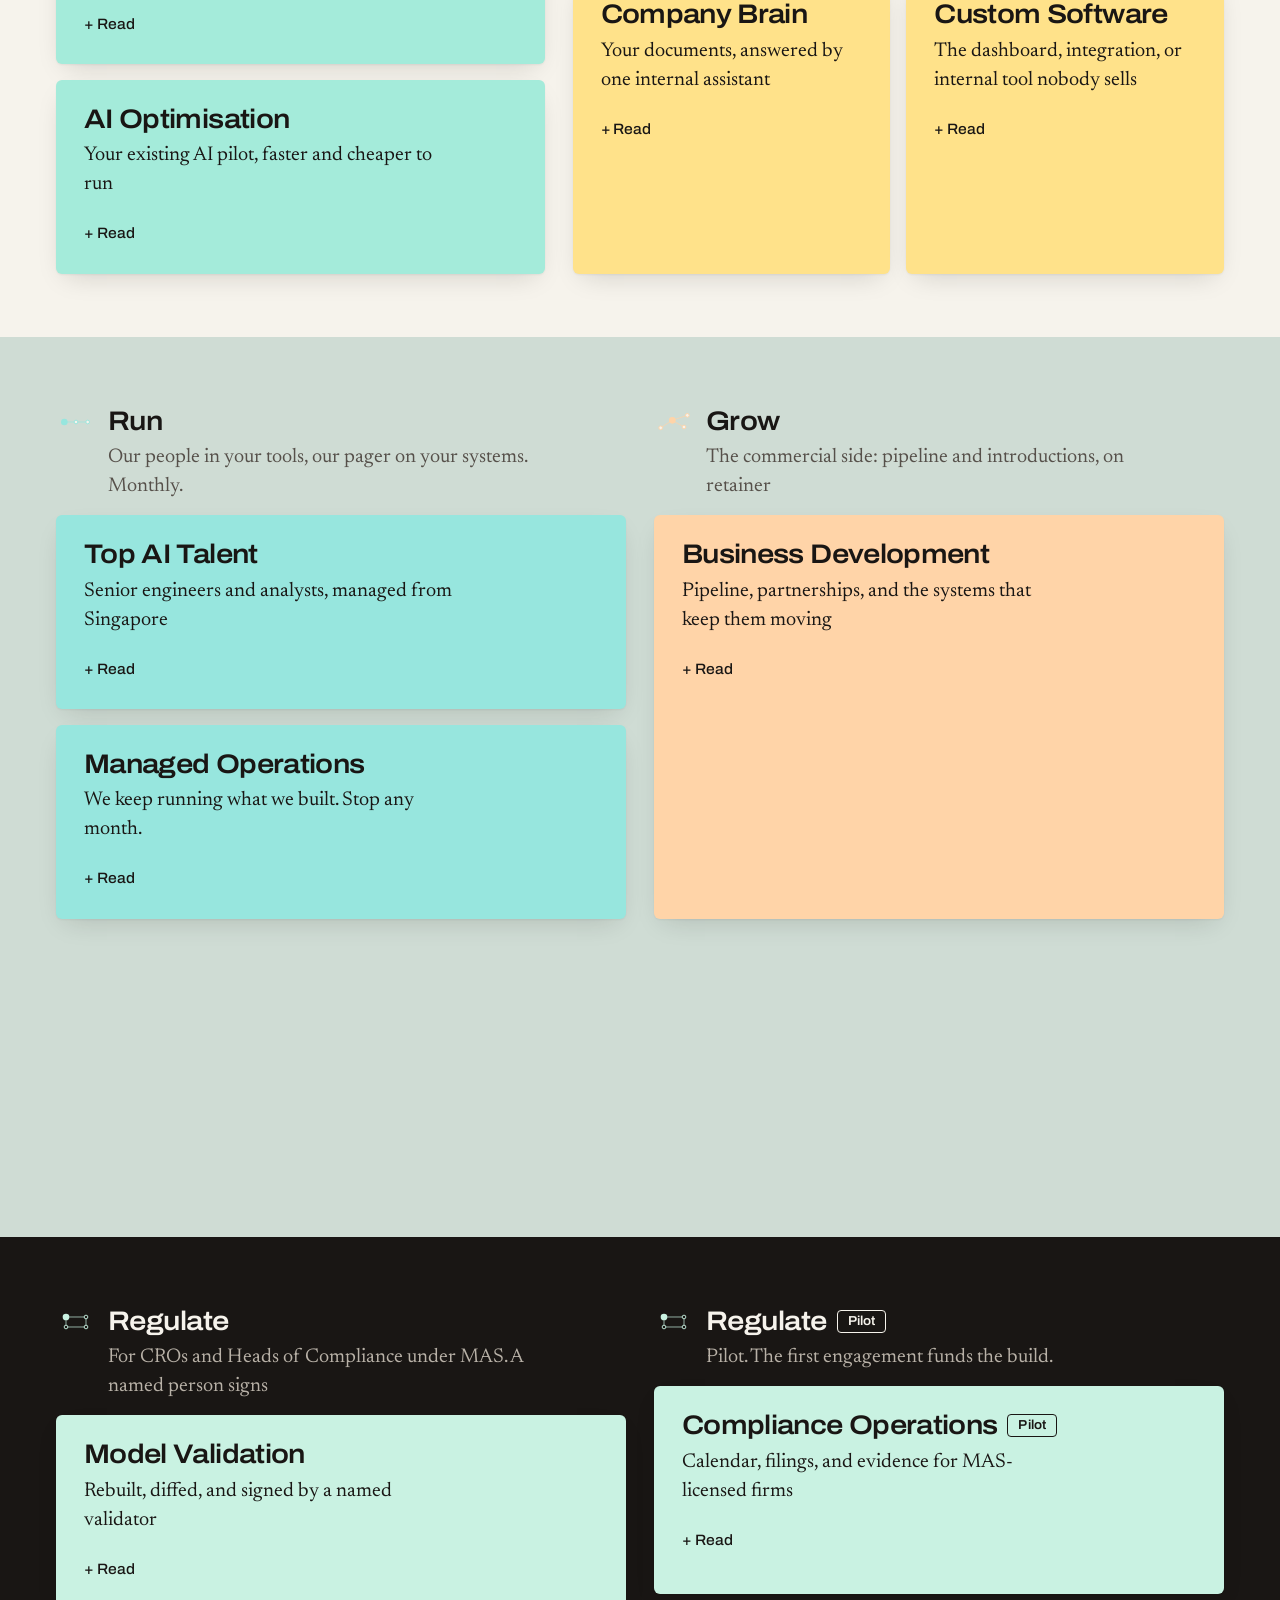
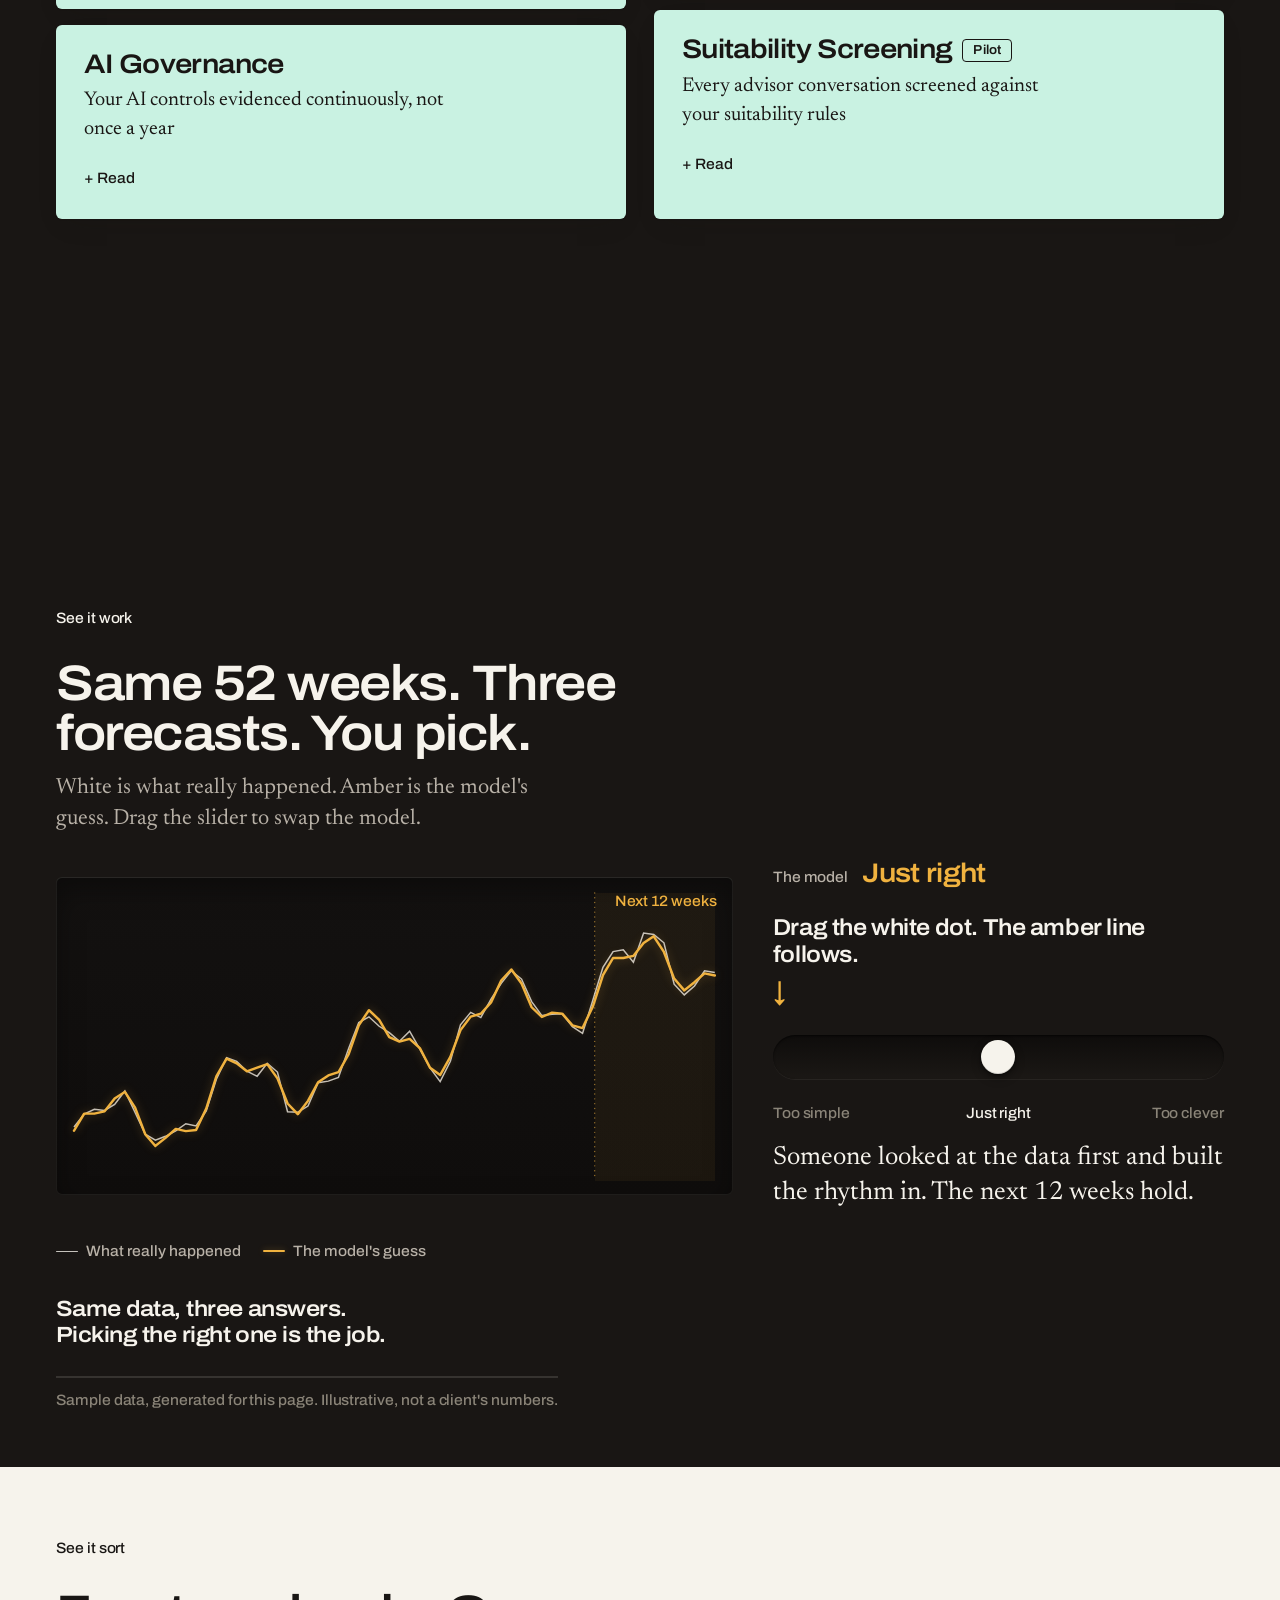
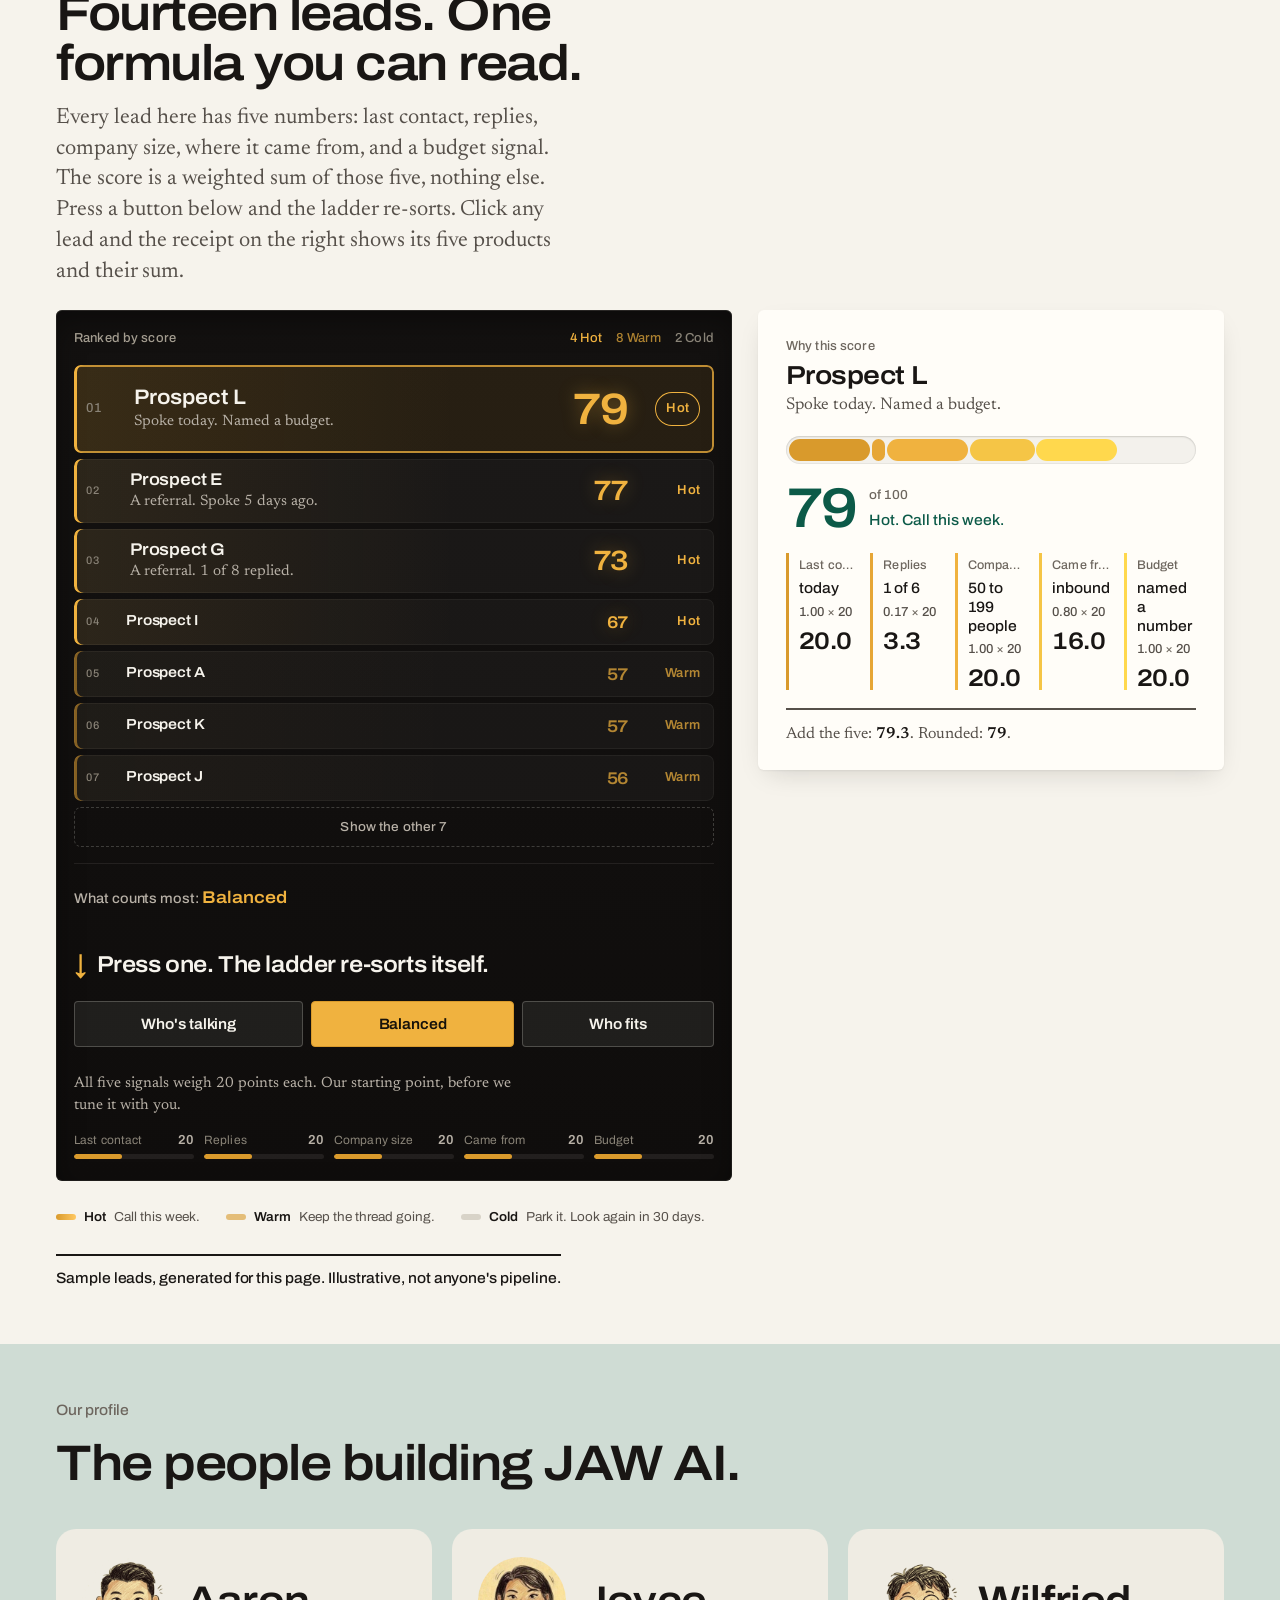
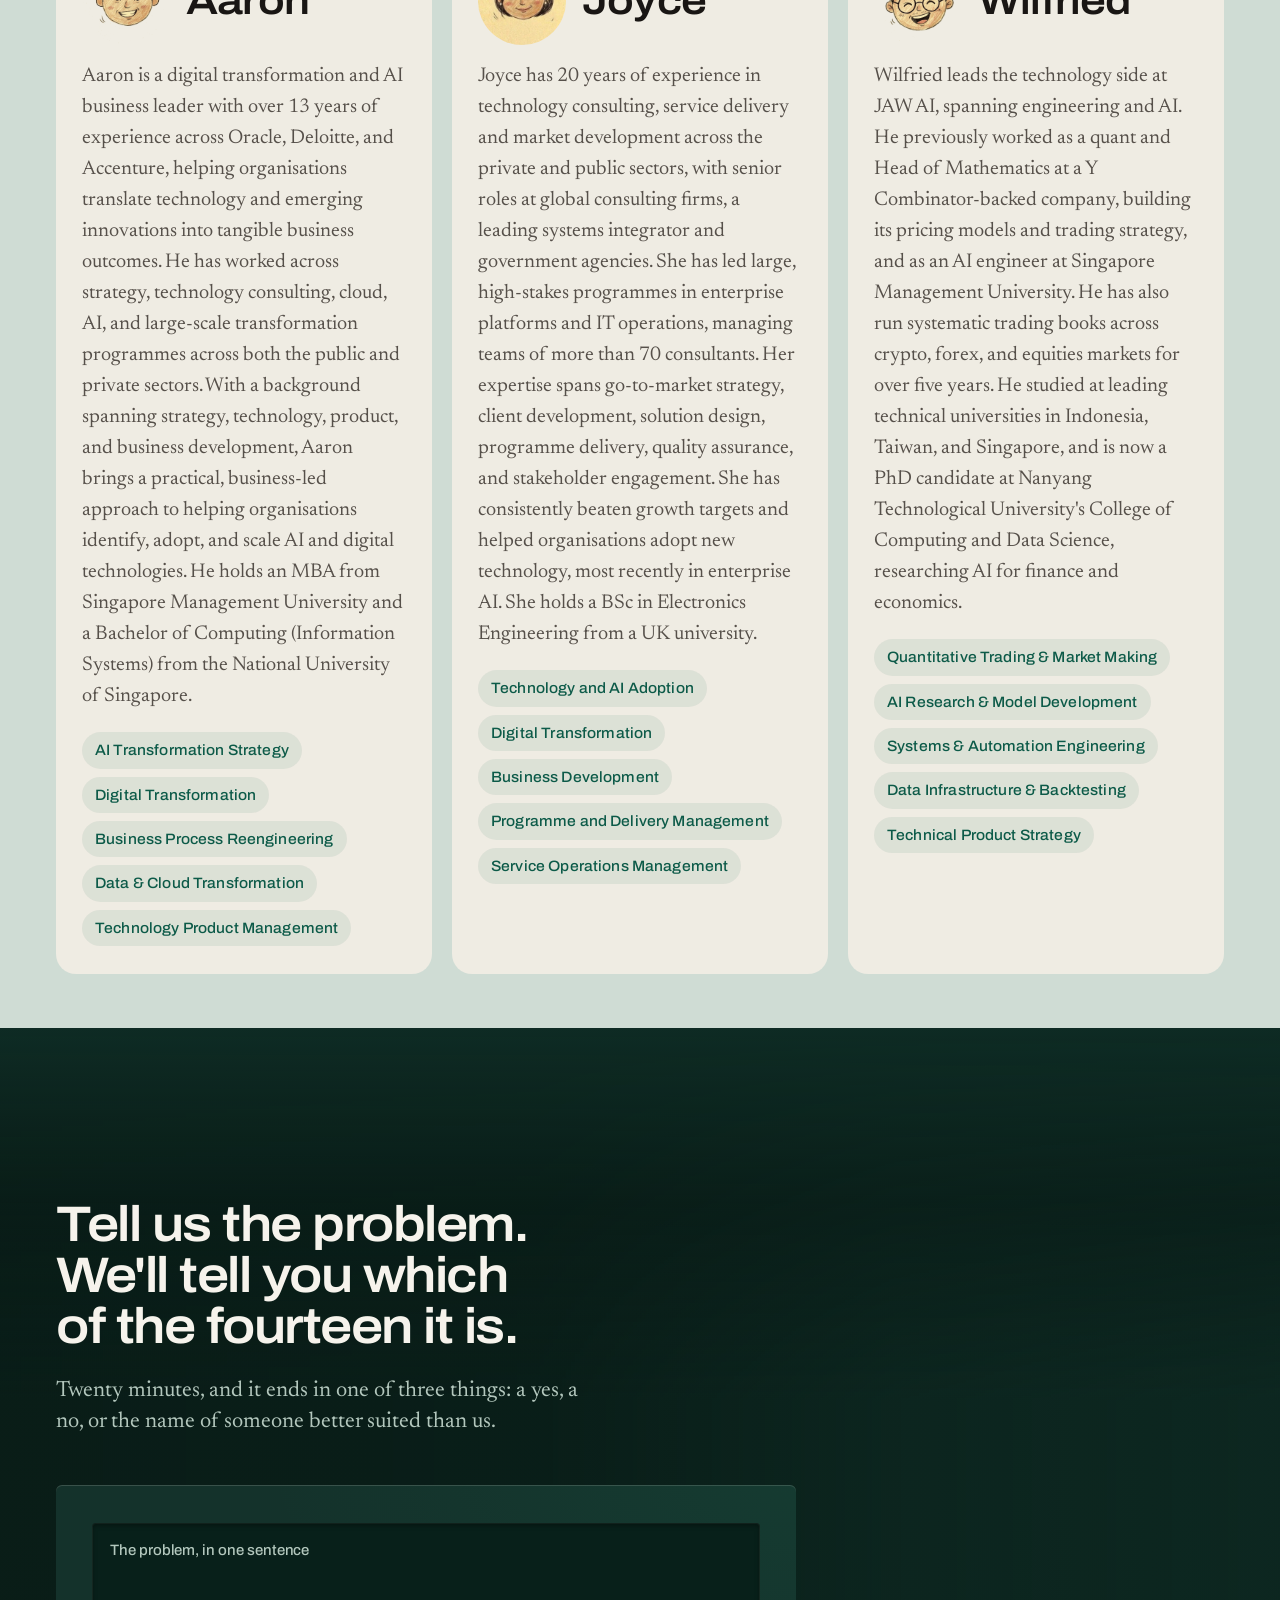
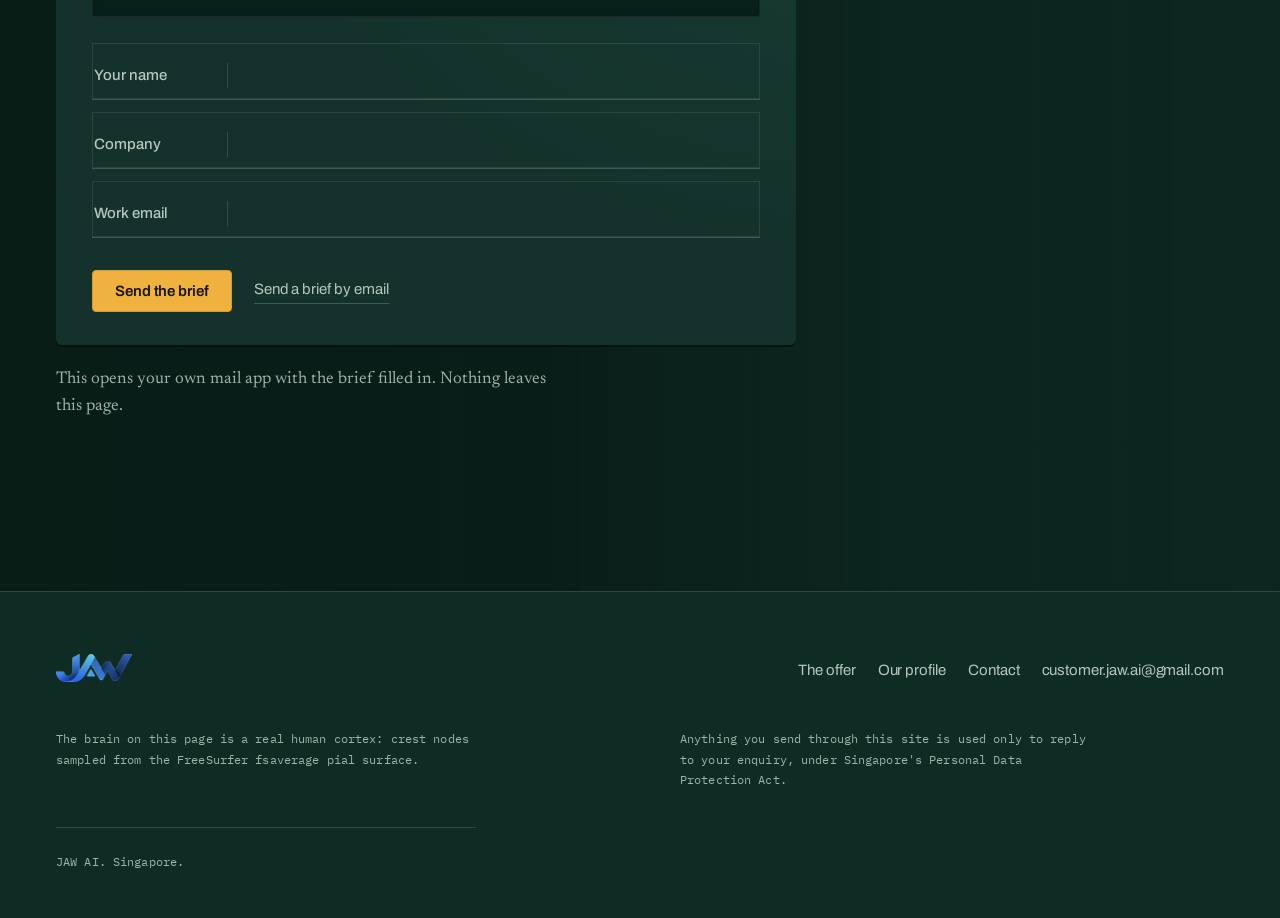
==== commit 945f68a8: "Readable cards, and Joyce The Regulate cards were bone type on lilac at 1.57:1, against a 4.5 minimu" ====
--- a/index.html
+++ b/index.html
@@ -5,7 +5,7 @@
 <meta name="viewport" content="width=device-width, initial-scale=1, viewport-fit=cover">
 <title>JAW AI. AI systems that keep running after we leave.</title>
 <meta name="description" content="JAW AI builds forecasting, automation, and internal assistants for Singapore companies that run on spreadsheets and email. Seventeen offerings, five ways to buy them, and the system keeps running after we leave.">
-<meta name="theme-color" content="#15120e">
+<meta name="theme-color" content="#0e2b24">
 <meta property="og:title" content="JAW AI. AI systems that keep running after we leave.">
 <meta property="og:description" content="JAW AI builds forecasting, automation, and internal assistants for Singapore companies that run on spreadsheets and email. Seventeen offerings, five ways to buy them, and the system keeps running after we leave.">
 <meta property="og:type" content="website">
@@ -49,6 +49,23 @@
      a literal the contrast gate reads :root and therefore never measured. Measured on the way
      out, the jade accent on that coral was 3.00:1, under AA. */
   --butter: #ffd84d;         /* the specimen at paper value */
+
+  /* --- THE FIVE GROUP GROUNDS, rebuilt 2026-10-02 with the numbers, not by eye.
+     What was wrong: five unrelated hues (166, 191, 47, 10, 255 degrees) at lightnesses from
+     L* 33.7 to 87.4. With no lightness system the ink rule needed a per-card exception, and the
+     exception landed on the wrong card: Regulate ran bone type on lilac at 1.57:1, against AA's
+     4.5. Nobody catches that reading code, and the contrast gate could not see it because both
+     tables were hex literals in .ts files rather than tokens here.
+     The system: two hue families only, the room and the specimen, alternating so no two
+     neighbours share a hue, and ALL FIVE inside one lightness band (L* 86.2 to 92.3, six points
+     wide). One band means ONE ink rule covers every card, so no exception exists to misapply.
+     Measured: graphite is 12.60:1 at worst, the jade accent 5.71:1 at worst. The binding
+     constraint is the jade accent, which needs L* >= 78, not the ink. */
+  --g-advise: #a4ebda;       /* room    166deg  L* 88.1  ink 13.27:1  jade 6.02:1 */
+  --g-build: #ffe28a;        /* keys     45deg  L* 90.5  ink 14.15:1  jade 6.42:1 */
+  --g-run: #97e6de;          /* room    174deg  L* 86.2  ink 12.60:1  jade 5.71:1 */
+  --g-grow: #ffd4a8;         /* keys     30deg  L* 87.6  ink 13.06:1  jade 5.92:1 */
+  --g-regulate: #c9f2e2;     /* room    156deg  L* 92.3  ink 14.82:1  jade 6.72:1 */
   --mist: #cfdcd4;           /* the room at paper value */
   --jade: #0c5a48;
 
@@ -896,14 +913,16 @@
    The GROUP_ACCENT ink values are NOT used on the fills: coral's ink on coral is 2.35:1 and
    run's ink on mist is 4.09:1, both under AA. Colour lives in the fill, never in the type. */
 .offer-block {
-  --on-acc: var(--ink);
+  /* --graphite, not --ink. --ink flips to a light value inside a dark section, and the Regulate
+     half sits in one, so the card inherited near-white type onto a pale ground: 1.10:1. The five
+     card grounds are all light by construction now, so the ink is fixed rather than inherited. */
+  --on-acc: var(--graphite);
   position: relative; display: grid; gap: 8px; align-content: start; min-width: 0;
   background: var(--acc, var(--paper-2)); color: var(--on-acc);
   border-radius: 6px; padding: 22px 24px 18px;
   box-shadow: var(--lift-1);
   transition: box-shadow var(--micro) var(--ease), transform var(--micro) var(--ease);
 }
-.offer-block[data-group="advise"] { --on-acc: var(--coconut); }
 /* the hover lifts: a shadow step and 3px. Possible because the arrival's fill mode is
    `backwards` (below): past its scroll range the animation lets go and transform is free. */
 .offer-block:hover { box-shadow: var(--lift-2); transform: translateY(-3px); }
@@ -1405,6 +1424,14 @@
 #demo-slider:active { cursor: grabbing; }
 #demo-slider::-webkit-slider-thumb { width: 34px; height: 34px; }
 #demo-slider::-moz-range-thumb { width: 34px; height: 34px; }
+
+/* The group accent comes from the tokens, set here rather than inline from a JavaScript table.
+   There used to be two tables, landing/render.mjs and landing/main.ts, and they could drift. */
+[data-group="advise"] { --acc: var(--g-advise); }
+[data-group="build"] { --acc: var(--g-build); }
+[data-group="run"] { --acc: var(--g-run); }
+[data-group="grow"] { --acc: var(--g-grow); }
+[data-group="regulate"] { --acc: var(--g-regulate); }
 </style>
 </head>
 <body data-act="hero" data-ground="chamber">
@@ -1454,7 +1481,7 @@
         
       </div>
       <div class="offer-split offer-split--3-4">
-        <div class="offer-half offer-half--l offer-half--stack" data-group="advise" style="--acc:#0c5a48">
+        <div class="offer-half offer-half--l offer-half--stack" data-group="advise">
           <div class="offer-half__head offer-slide">
             <svg class="offer-mark" viewBox="0 0 48 28" width="40" height="24" aria-hidden="true"><path class="offer-mark__line" d="M12 14 L30 7 M12 14 L34 21" pathLength="1"/><circle class="offer-mark__leaf" cx="30" cy="7" r="2.2"/><circle class="offer-mark__leaf" cx="34" cy="21" r="2.2"/><circle class="offer-mark__hub" cx="12" cy="14" r="4"/></svg>
             <h3 class="offer-half__name">Advise</h3>
@@ -1487,7 +1514,7 @@
             </div>
           </div>
         </div>
-        <div class="offer-half offer-half--r offer-half--grid" data-group="build" style="--acc:#8fd8e8">
+        <div class="offer-half offer-half--r offer-half--grid" data-group="build">
           <div class="offer-half__head offer-slide">
             <svg class="offer-mark" viewBox="0 0 48 28" width="40" height="24" aria-hidden="true"><path class="offer-mark__line" d="M24 14 L9 7 M24 14 L39 7 M24 14 L11 22 M24 14 L37 22" pathLength="1"/><circle class="offer-mark__leaf" cx="9" cy="7" r="2.2"/><circle class="offer-mark__leaf" cx="39" cy="7" r="2.2"/><circle class="offer-mark__leaf" cx="11" cy="22" r="2.2"/><circle class="offer-mark__leaf" cx="37" cy="22" r="2.2"/><circle class="offer-mark__hub" cx="24" cy="14" r="4"/></svg>
             <h3 class="offer-half__name">Build</h3>
@@ -1534,7 +1561,7 @@
   <section class="cut cut--offer g-mist offer-panel" id="offer-2" data-panel="2">
     <div class="offer-panel__in">
       <div class="offer-split offer-split--1-1">
-        <div class="offer-half offer-half--l offer-half--stack" data-group="run" style="--acc:#ffd84d">
+        <div class="offer-half offer-half--l offer-half--stack" data-group="run">
           <div class="offer-half__head offer-slide">
             <svg class="offer-mark" viewBox="0 0 48 28" width="40" height="24" aria-hidden="true"><path class="offer-mark__line" d="M10 14 L38 14" pathLength="1"/><circle class="offer-mark__leaf" cx="24" cy="14" r="2.2"/><circle class="offer-mark__leaf" cx="38" cy="14" r="2.2"/><circle class="offer-mark__hub" cx="10" cy="14" r="4"/></svg>
             <h3 class="offer-half__name">Run</h3>
@@ -1559,7 +1586,7 @@
             </div>
           </div>
         </div>
-        <div class="offer-half offer-half--r offer-half--stack" data-group="grow" style="--acc:#ff6a4d">
+        <div class="offer-half offer-half--r offer-half--stack" data-group="grow">
           <div class="offer-half__head offer-slide">
             <svg class="offer-mark" viewBox="0 0 48 28" width="40" height="24" aria-hidden="true"><path class="offer-mark__line" d="M8 21 L22 12 L40 6 M22 12 L36 20" pathLength="1"/><circle class="offer-mark__leaf" cx="8" cy="21" r="2.2"/><circle class="offer-mark__leaf" cx="40" cy="6" r="2.2"/><circle class="offer-mark__leaf" cx="36" cy="20" r="2.2"/><circle class="offer-mark__hub" cx="22" cy="12" r="4"/></svg>
             <h3 class="offer-half__name">Grow</h3>
@@ -1582,7 +1609,7 @@
   <section class="cut cut--offer g-graphite offer-panel" id="offer-3" data-panel="3">
     <div class="offer-panel__in">
       <div class="offer-split offer-split--1-1">
-        <div class="offer-half offer-half--l offer-half--stack" data-group="regulate" style="--acc:#cbbcf7">
+        <div class="offer-half offer-half--l offer-half--stack" data-group="regulate">
           <div class="offer-half__head offer-slide">
             <svg class="offer-mark" viewBox="0 0 48 28" width="40" height="24" aria-hidden="true"><path class="offer-mark__line" d="M12 8 L36 8 L36 20 L12 20 Z" pathLength="1"/><circle class="offer-mark__leaf" cx="36" cy="8" r="2.2"/><circle class="offer-mark__leaf" cx="36" cy="20" r="2.2"/><circle class="offer-mark__leaf" cx="12" cy="20" r="2.2"/><circle class="offer-mark__hub" cx="12" cy="8" r="4"/></svg>
             <h3 class="offer-half__name">Regulate</h3>
@@ -1607,7 +1634,7 @@
             </div>
           </div>
         </div>
-        <div class="offer-half offer-half--r offer-half--stack" data-group="regulate" style="--acc:#cbbcf7">
+        <div class="offer-half offer-half--r offer-half--stack" data-group="regulate">
           <div class="offer-half__head offer-slide">
             <svg class="offer-mark" viewBox="0 0 48 28" width="40" height="24" aria-hidden="true"><path class="offer-mark__line" d="M12 8 L36 8 L36 20 L12 20 Z" pathLength="1"/><circle class="offer-mark__leaf" cx="36" cy="8" r="2.2"/><circle class="offer-mark__leaf" cx="36" cy="20" r="2.2"/><circle class="offer-mark__leaf" cx="12" cy="20" r="2.2"/><circle class="offer-mark__hub" cx="12" cy="8" r="4"/></svg>
             <h3 class="offer-half__name">Regulate <span class="offer-tag">Pilot</span></h3>
@@ -1877,10 +1904,10 @@
         </article>
         <article class="team-card">
           <div class="team-card__head">
-            <img class="team-card__avatar" src="./assets/team/michelle.png" alt="" width="96" height="96">
-            <h3 class="team-card__name">Michelle</h3>
+            <img class="team-card__avatar" src="./assets/team/joyce.png" alt="" width="96" height="96">
+            <h3 class="team-card__name">Joyce</h3>
           </div>
-          <p class="team-card__bio">Michelle has 20 years of experience in technology consulting, service delivery and market development across the private and public sectors, with senior roles at global consulting firms, a leading systems integrator and government agencies. She has led large, high-stakes programmes in enterprise platforms and IT operations, managing teams of more than 70 consultants. Her expertise spans go-to-market strategy, client development, solution design, programme delivery, quality assurance, and stakeholder engagement. She has consistently beaten growth targets and helped organisations adopt new technology, most recently in enterprise AI. She holds a BSc in Electronics Engineering from a UK university.</p>
+          <p class="team-card__bio">Joyce has 20 years of experience in technology consulting, service delivery and market development across the private and public sectors, with senior roles at global consulting firms, a leading systems integrator and government agencies. She has led large, high-stakes programmes in enterprise platforms and IT operations, managing teams of more than 70 consultants. Her expertise spans go-to-market strategy, client development, solution design, programme delivery, quality assurance, and stakeholder engagement. She has consistently beaten growth targets and helped organisations adopt new technology, most recently in enterprise AI. She holds a BSc in Electronics Engineering from a UK university.</p>
           <ul class="team-card__skills"><li>Technology and AI Adoption</li><li>Digital Transformation</li><li>Business Development</li><li>Programme and Delivery Management</li><li>Service Operations Management</li></ul>
         </article>
         <article class="team-card">
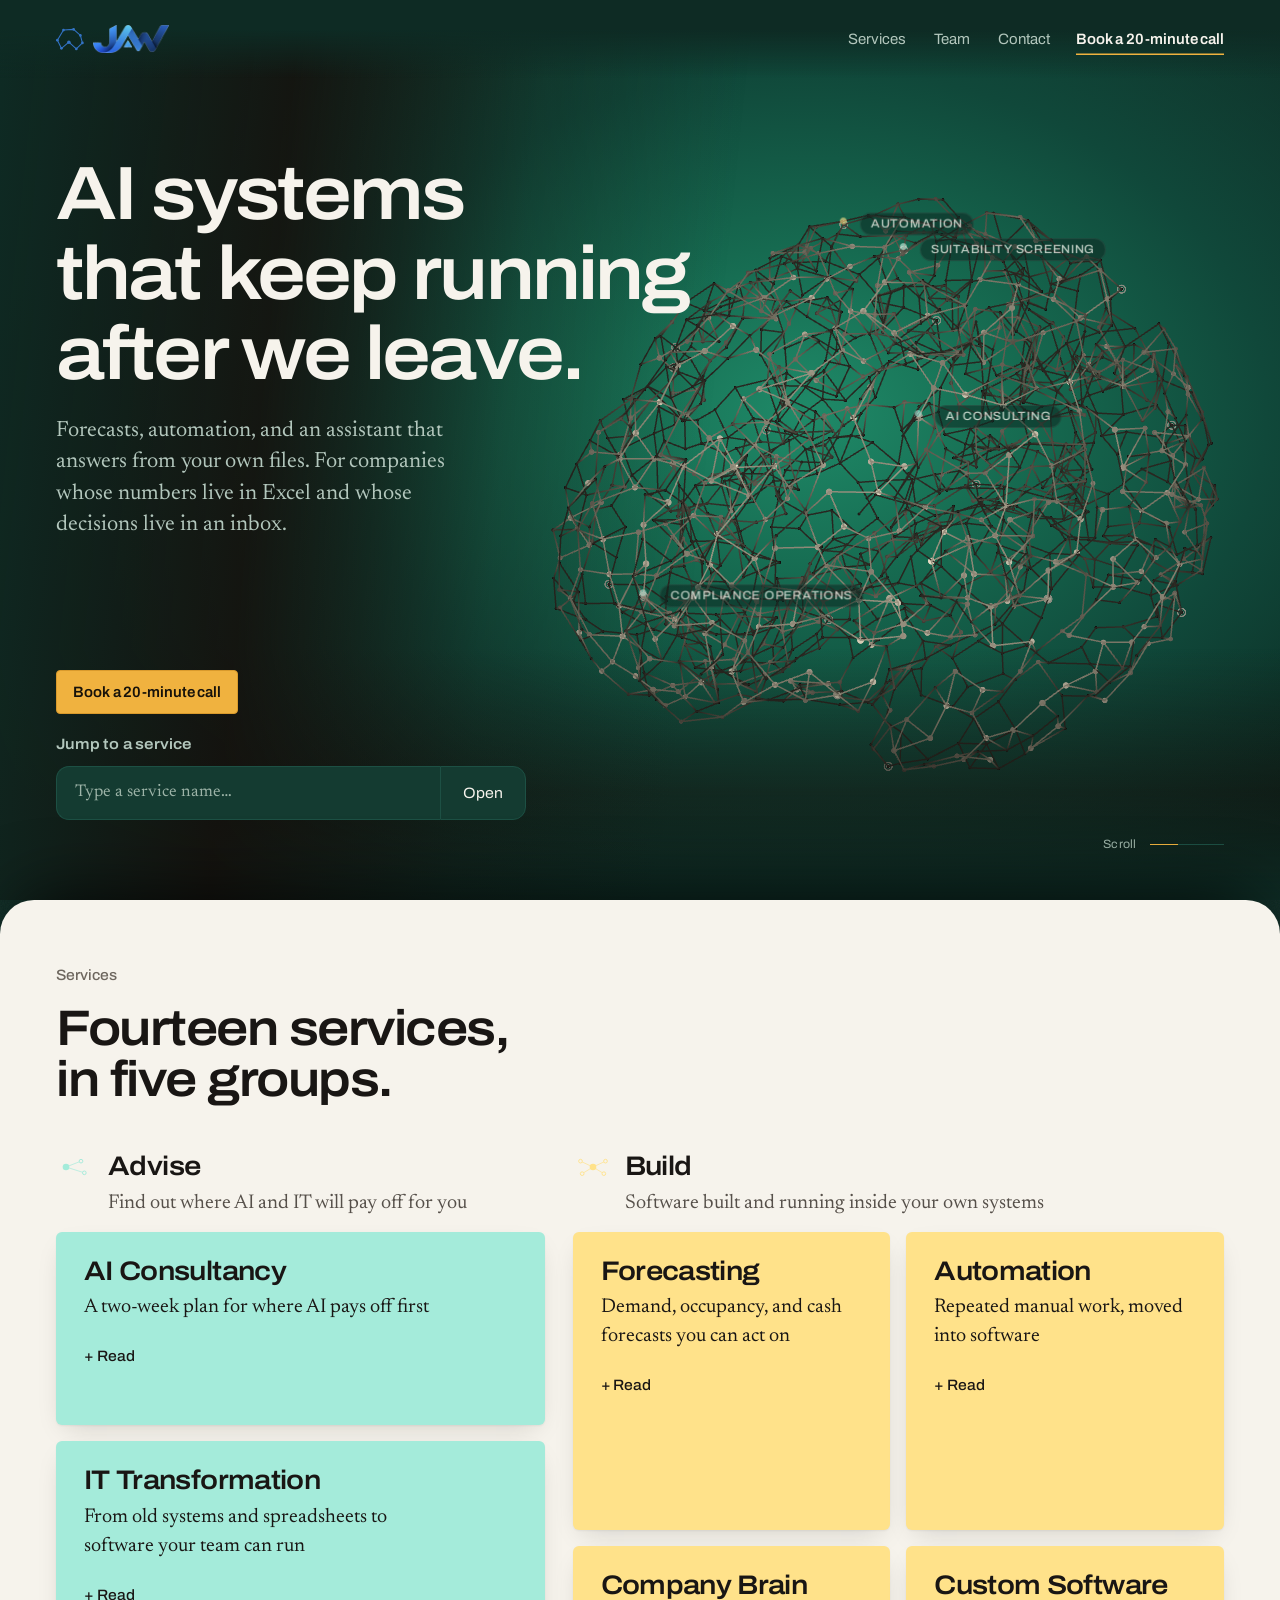
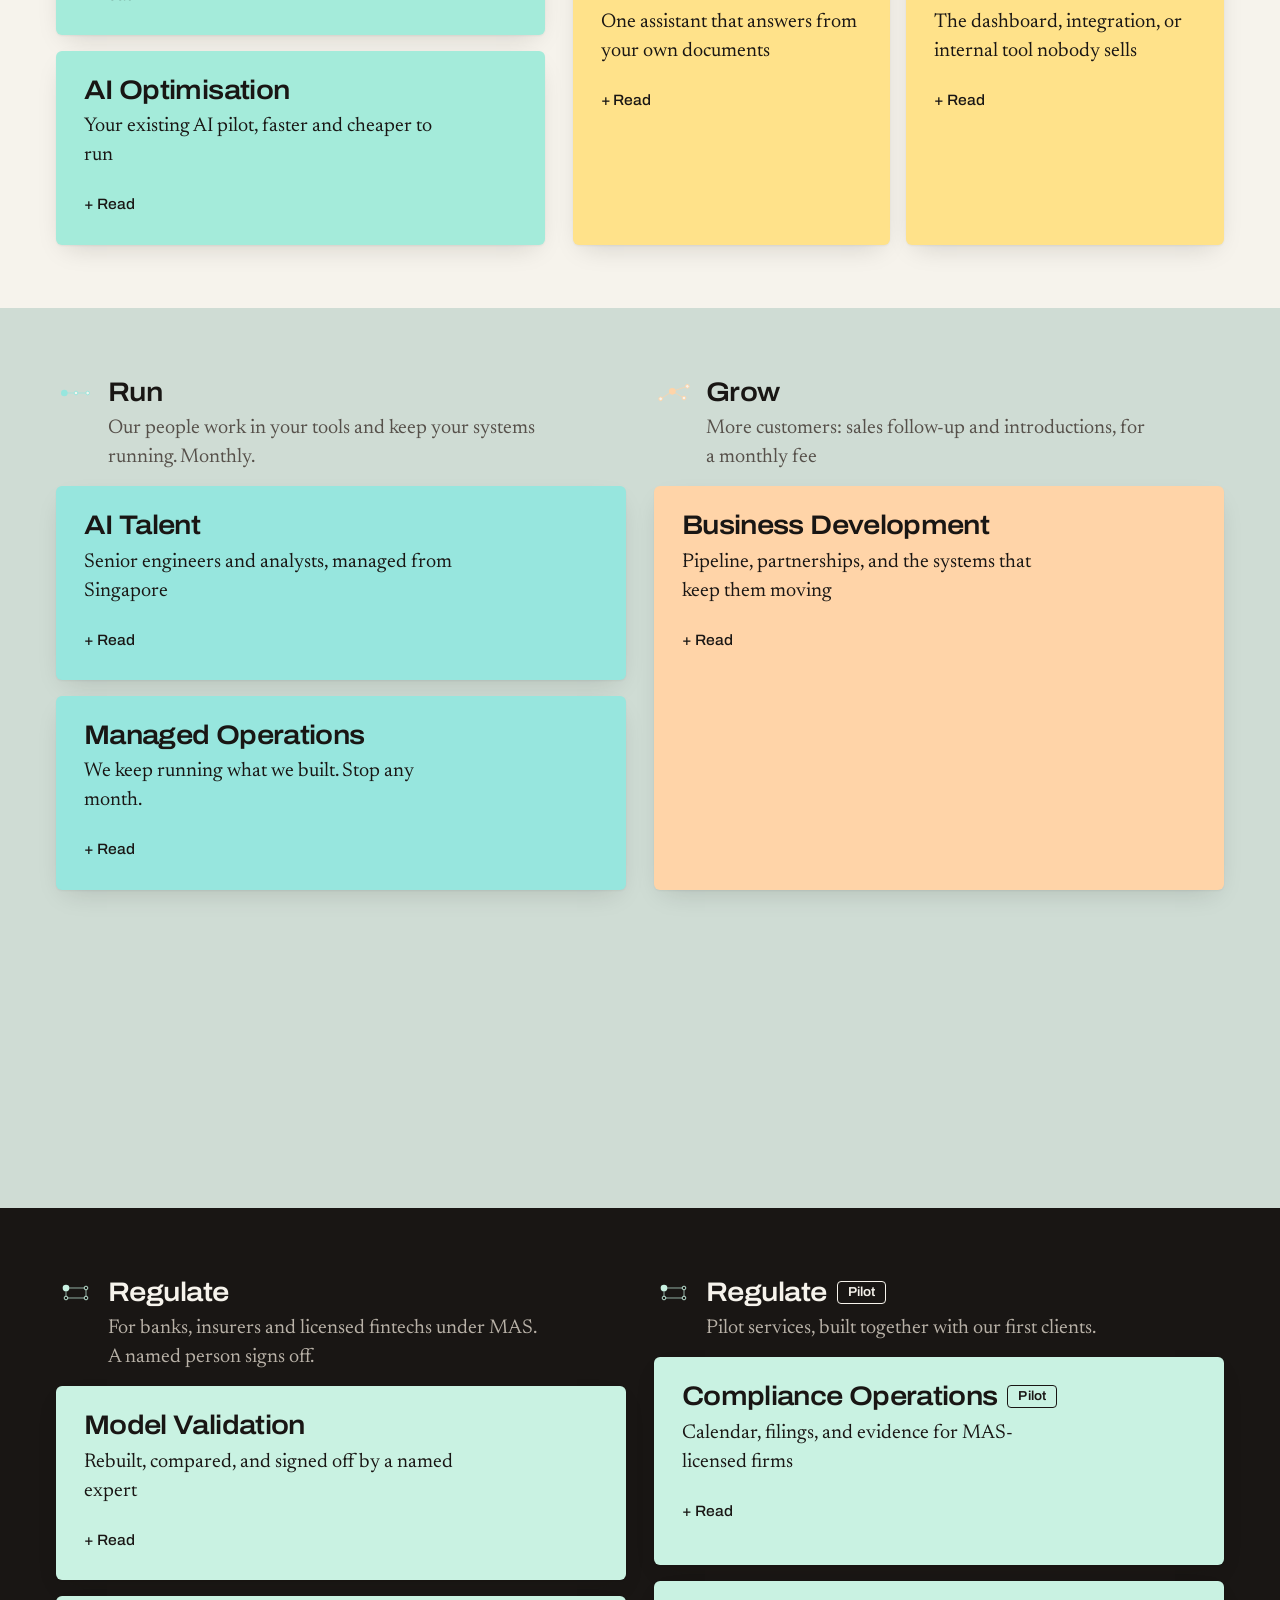
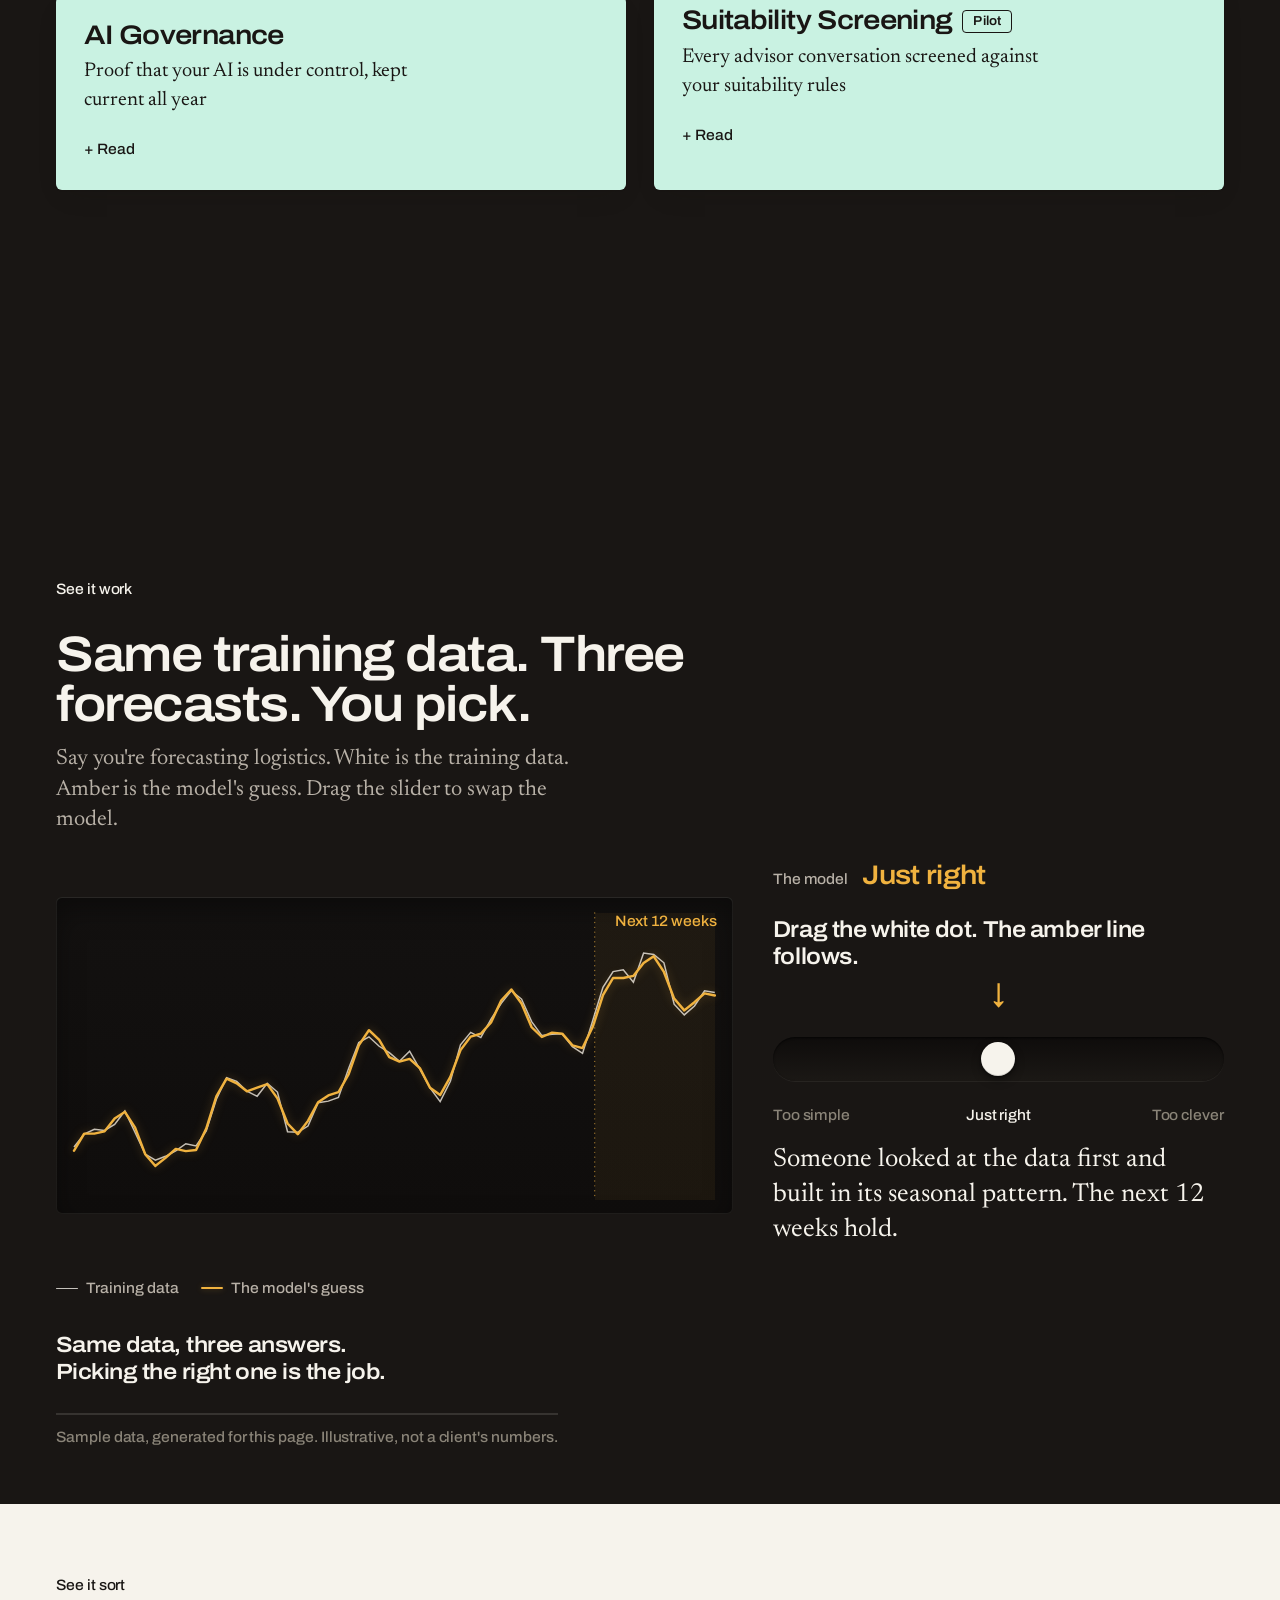
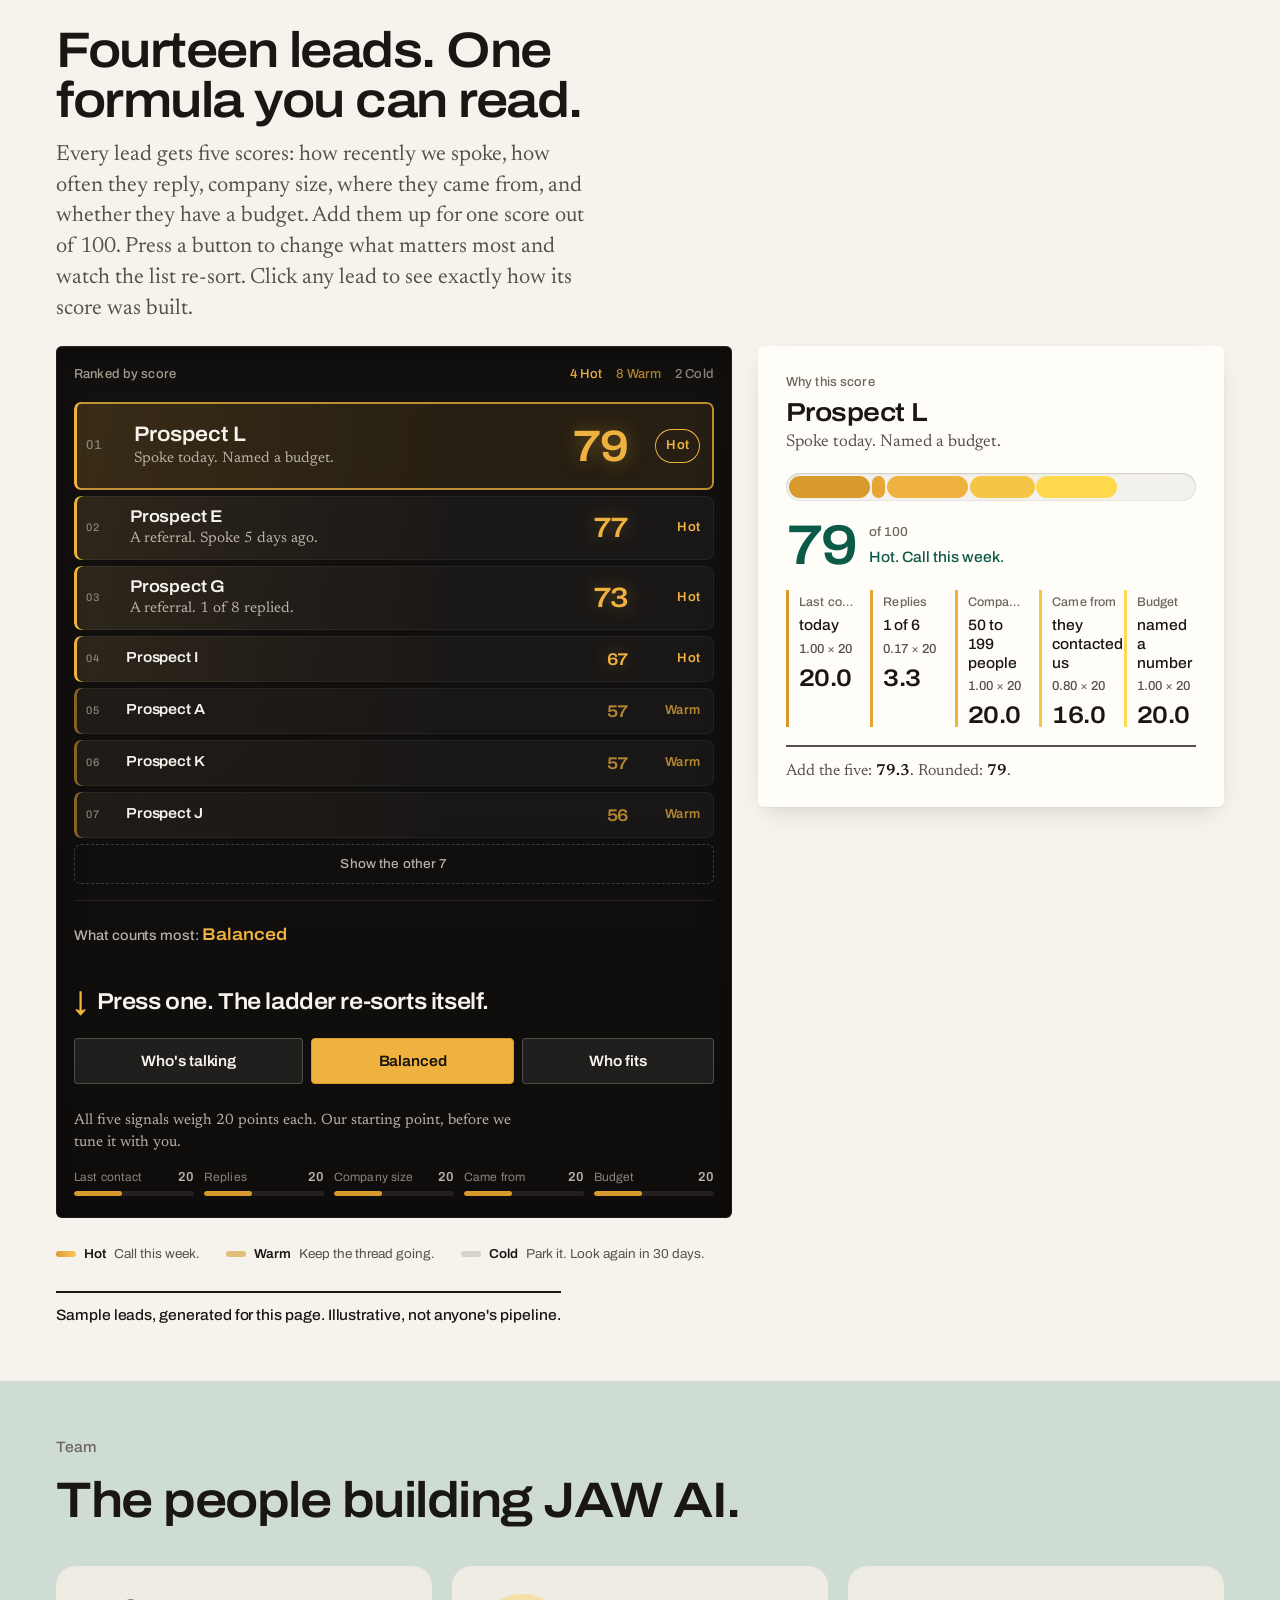
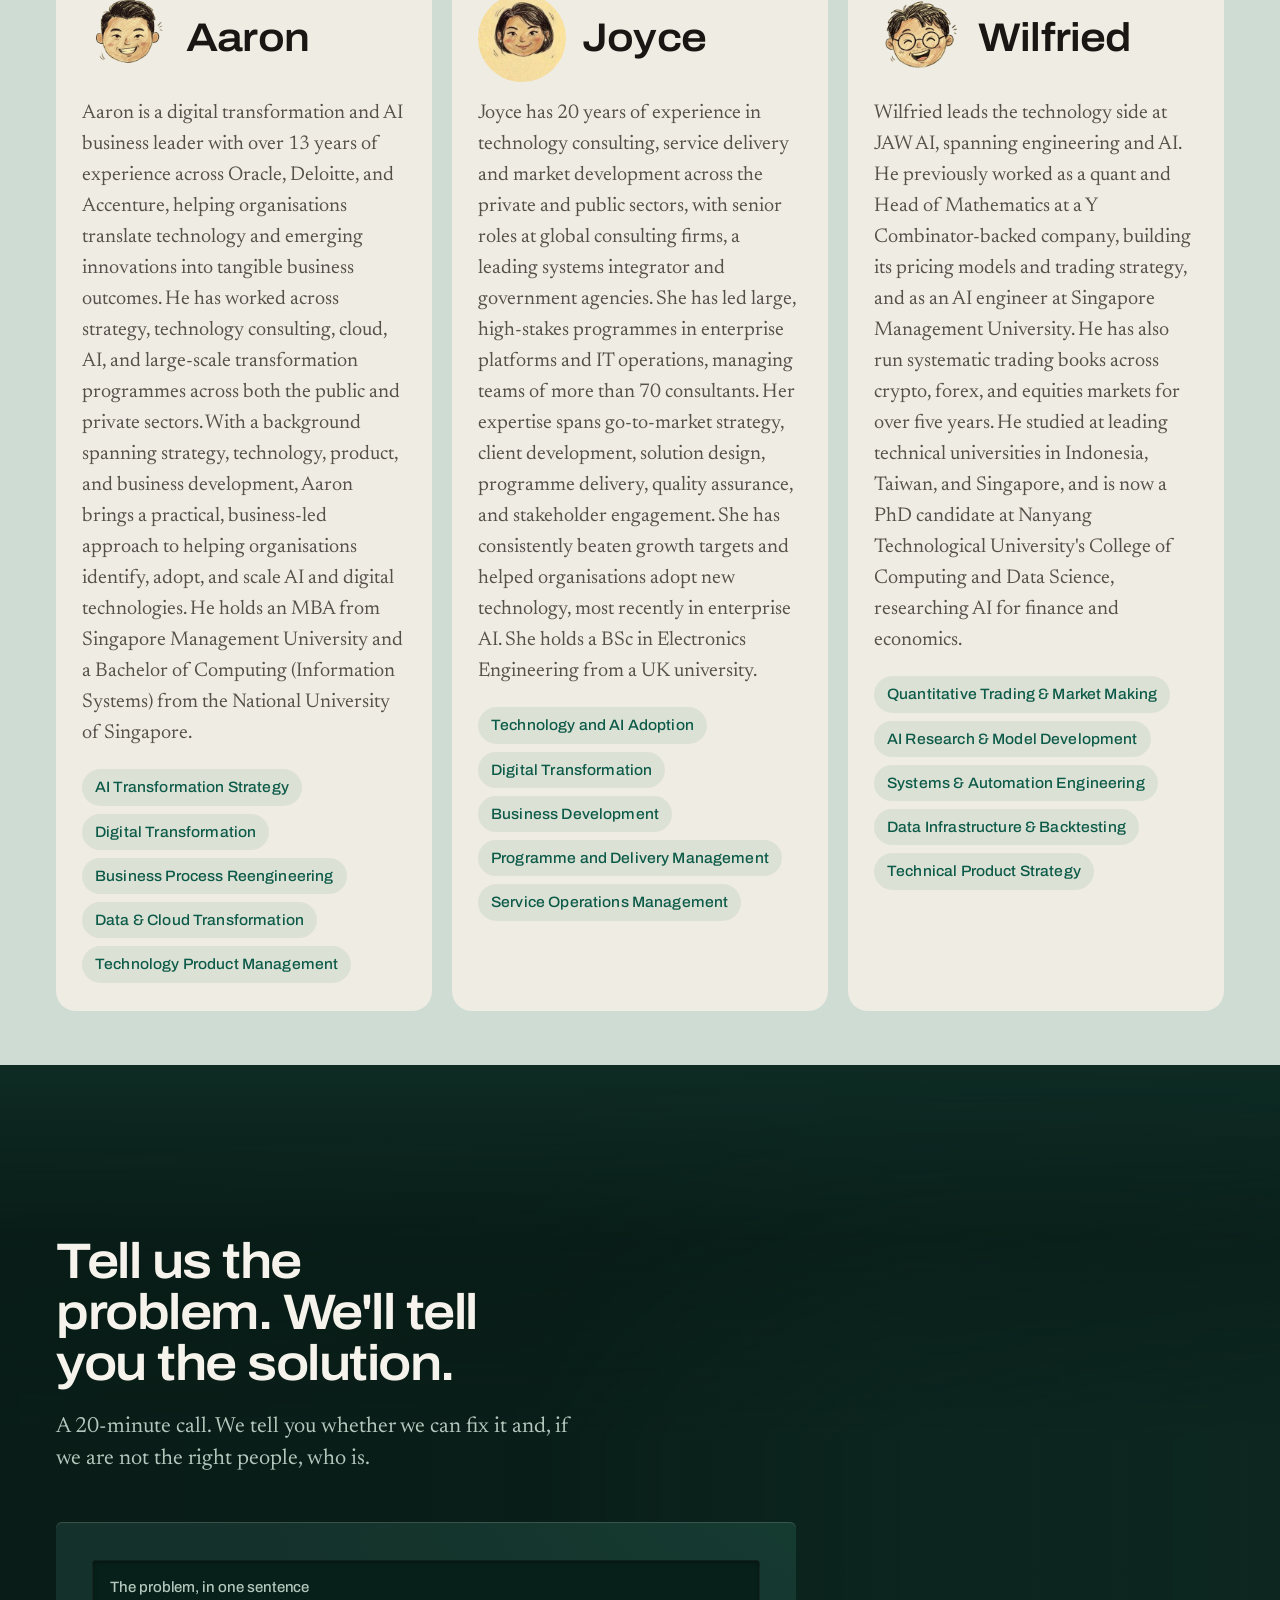
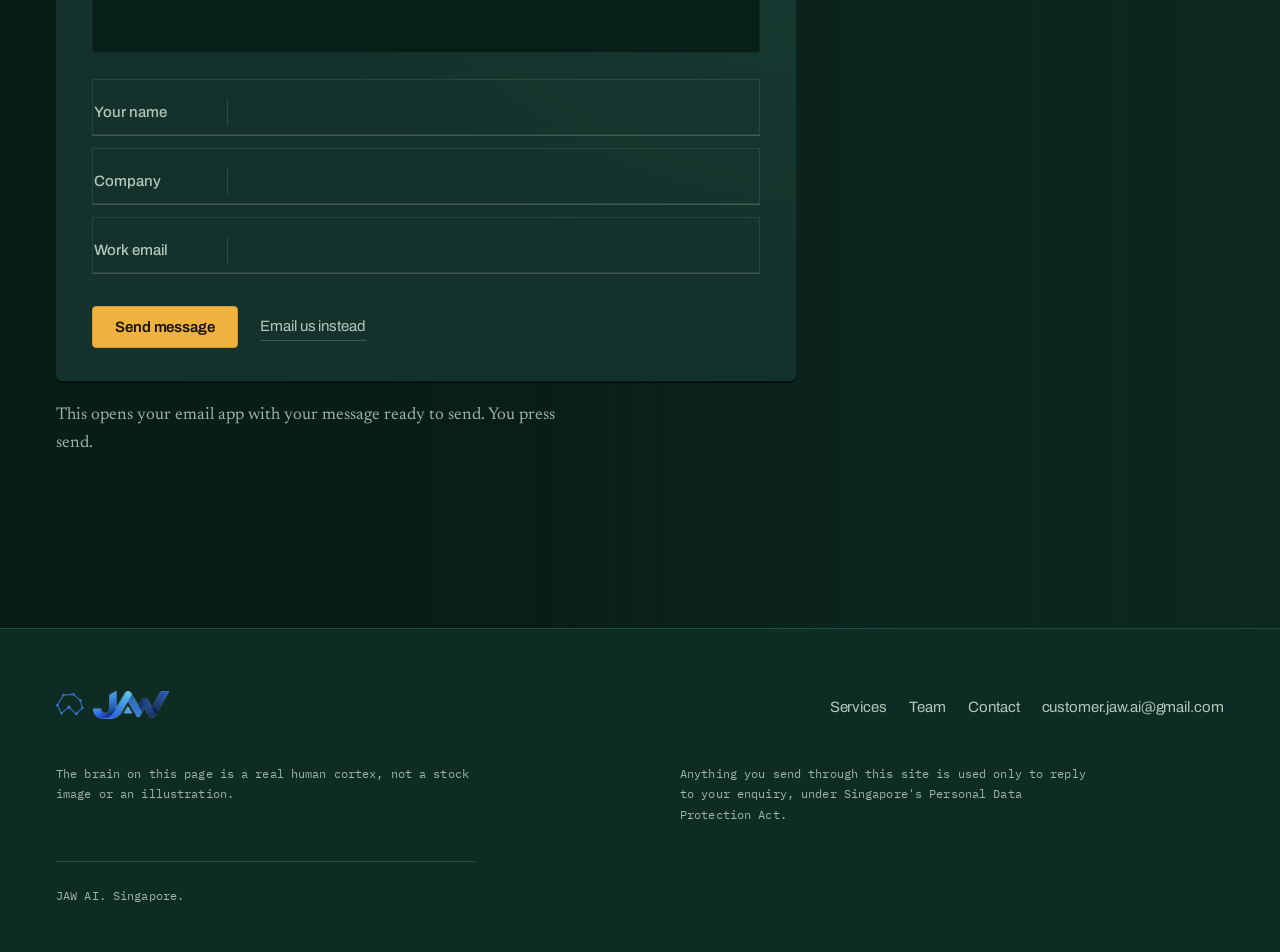
==== commit 02b8937e: "Rebuild: b984e13 Plain-language pass on every sentence, brain on the right, and a generat" ====
--- a/index.html
+++ b/index.html
@@ -4,14 +4,14 @@
 <meta charset="utf-8">
 <meta name="viewport" content="width=device-width, initial-scale=1, viewport-fit=cover">
 <title>JAW AI. AI systems that keep running after we leave.</title>
-<meta name="description" content="JAW AI builds forecasting, automation, and internal assistants for Singapore companies that run on spreadsheets and email. Seventeen offerings, five ways to buy them, and the system keeps running after we leave.">
+<meta name="description" content="JAW AI builds forecasting, automation, and internal assistants for companies that run on spreadsheets and email. We build it, and it keeps running after we leave.">
 <meta name="theme-color" content="#0e2b24">
 <meta property="og:title" content="JAW AI. AI systems that keep running after we leave.">
-<meta property="og:description" content="JAW AI builds forecasting, automation, and internal assistants for Singapore companies that run on spreadsheets and email. Seventeen offerings, five ways to buy them, and the system keeps running after we leave.">
+<meta property="og:description" content="JAW AI builds forecasting, automation, and internal assistants for companies that run on spreadsheets and email. We build it, and it keeps running after we leave.">
 <meta property="og:type" content="website">
 <meta property="og:url" content="https://jaw-ai.com/">
 <link rel="canonical" href="https://jaw-ai.com/">
-<script type="application/ld+json">{"@context":"https://schema.org","@type":"Organization","name":"JAW AI","url":"https://jaw-ai.com/","description":"JAW AI builds forecasting, automation, and internal assistants for Singapore companies that run on spreadsheets and email. Seventeen offerings, five ways to buy them, and the system keeps running after we leave.","email":"customer.jaw.ai@gmail.com","areaServed":{"@type":"Country","name":"Singapore"}}</script>
+<script type="application/ld+json">{"@context":"https://schema.org","@type":"Organization","name":"JAW AI","url":"https://jaw-ai.com/","description":"JAW AI builds forecasting, automation, and internal assistants for companies that run on spreadsheets and email. We build it, and it keeps running after we leave.","email":"customer.jaw.ai@gmail.com","areaServed":{"@type":"Country","name":"Singapore"}}</script>
 <link rel="icon" href="./favicon.png" type="image/png">
 <link rel="apple-touch-icon" href="./apple-touch-icon.png">
 <link rel="preconnect" href="https://fonts.googleapis.com">
@@ -28,6 +28,10 @@
   --coconut: #f6f3ec;
   --graphite: #191614;
   --key: #f0b23f;            /* the specimen key. The brain draws with it, so it never changes */
+  --mark-blue: #3373c5;      /* the brain-constellation mark beside the wordmark, 2026-10-02.
+                                 Sampled from jaw-logo.png's own gradient so the two marks read as
+                                 one lockup. Fixed like the wordmark: a logo doesn't recolour per
+                                 ground, never overridden inside a .g-* ground class. */
   --key-ink: #17120a;
   /* the amber is a lit object, not a fill: a control painted with it is graded from this pair.
      Both stops are measured against --key-ink in qa/jaw/contrast_check.mjs. */
@@ -223,8 +227,9 @@
 .brain-layer[data-rung="poster"] canvas, .brain-layer[data-rung="poster"] .labels { display: none; }
 @media (min-width: 1000px) {
   .brain-layer { position: fixed; inset: 0; height: 100svh; }
-  /* the object sits right of centre: the headline is never read through it */
-  .brain-layer canvas, .brain-layer .poster, .brain-layer .labels { left: 22%; width: 78%; }
+  /* the object sits in the right-hand 58%: the headline is never read through it. Was 22%/78%, which
+     put the brain's left edge under the last word of the headline (CSF, 2026-10-02: "otaknya kanan"). */
+  .brain-layer canvas, .brain-layer .poster, .brain-layer .labels { left: 42%; width: 58%; }
 }
 
 .labels { position: absolute; inset: 0; pointer-events: none; }
@@ -301,9 +306,16 @@
 /* the mark: CSF's own file (2026-09-28), replacing the amber-dot-plus-text placeholder. A real
    logo doesn't recolour per ground the way the dot did; it's the same blue gradient on chamber
    and on paper, which is the point of a mark rather than a token-painted glyph. */
-.wordmark { display: inline-flex; align-items: center; text-decoration: none; }
+.wordmark { display: inline-flex; align-items: center; gap: 9px; text-decoration: none; }
 .wordmark-mark { display: block; height: 24px; width: auto; }
 @media (min-width: 1000px) { .wordmark-mark { height: 28px; } }
+/* the brain-constellation mark, generated as nodes and lines rather than traced from the
+   supplied webp (2026-10-02 decision, see render.mjs brainMark()). Fixed --mark-blue, same
+   reasoning as the wordmark above it: a mark, not a token-painted glyph. */
+.brand-mark { display: block; flex: none; color: var(--mark-blue); height: 20px; width: auto; }
+@media (min-width: 1000px) { .brand-mark { height: 23px; } }
+.brand-mark__line { fill: none; stroke: currentColor; stroke-width: 1.6; stroke-linejoin: round; stroke-linecap: round; }
+.brand-mark__node { fill: currentColor; }
 .topnav { margin-left: auto; }
 .topnav ul { display: flex; gap: 28px; list-style: none; margin: 0; padding: 0; }
 .topnav a { font-family: var(--sans); font-variation-settings: "wdth" 100; font-size: var(--fs-name); letter-spacing: -0.004em; color: var(--on-chamber-2); text-decoration: none; transition: color var(--micro) var(--ease); }
@@ -1390,6 +1402,8 @@
   font-size: clamp(18px, 2vw, 23px); line-height: 1.2; letter-spacing: -0.018em;
 }
 .play__arrow { font-size: 1.15em; line-height: 1; color: var(--key); }
+/* the demo's arrow points at the centre of the slider, so it takes its own row and centres on it */
+.demo-controls .play__arrow { flex: 0 0 100%; text-align: center; }
 /* Ground first, container second, and the order matters: the leads well is a DARK panel sitting
    inside a COCONUT section, so a rule keyed on the section ground paints its cue in near-black ink
    on near-black and the invitation disappears. Both selectors weigh the same, so the container has
@@ -1445,27 +1459,27 @@
   <aside class="card" hidden aria-live="polite"></aside>
 </div>
 <header class="topbar">
-  <a class="wordmark" href="#hero"><img class="wordmark-mark" src="./assets/jaw-logo.png" alt="JAW AI" width="123" height="45"></a>
-  <nav class="topnav" aria-label="Sections"><ul><li><a href="#offer">The offer</a></li><li><a href="#profile">Our profile</a></li><li><a href="#contact">Contact</a></li></ul></nav>
-  <a class="btn btn-primary btn-top" href="#contact">Book a 20-minute scope call</a>
+  <a class="wordmark" href="#hero"><svg class="brand-mark" viewBox="0 0 42 34" width="26" height="21" aria-hidden="true" data-mark="nav"><path class="brand-mark__line" d="M11,3 L26,2 L36,11 L39,22 L30,31 L19,21 L8,30 L2,18 Z"/><circle class="brand-mark__node" cx="11" cy="3" r="2"/><circle class="brand-mark__node" cx="26" cy="2" r="2"/><circle class="brand-mark__node" cx="36" cy="11" r="2"/><circle class="brand-mark__node" cx="39" cy="22" r="2"/><circle class="brand-mark__node" cx="30" cy="31" r="2"/><circle class="brand-mark__node" cx="19" cy="21" r="2.6"/><circle class="brand-mark__node" cx="8" cy="30" r="2"/><circle class="brand-mark__node" cx="2" cy="18" r="2"/></svg><img class="wordmark-mark" src="./assets/jaw-logo.png" alt="JAW AI" width="123" height="45"></a>
+  <nav class="topnav" aria-label="Sections"><ul><li><a href="#offer">Services</a></li><li><a href="#profile">Team</a></li><li><a href="#contact">Contact</a></li></ul></nav>
+  <a class="btn btn-primary btn-top" href="#contact">Book a 20-minute call</a>
 </header>
 <main id="main">
 
 <section class="hero" id="hero">
   <div class="hero-head">
     <h1 class="h1"><span class="h1-line"><span class="h1-inner" style="--i:0">AI systems</span></span><span class="h1-line"><span class="h1-inner" style="--i:1">that keep running</span></span><span class="h1-line"><span class="h1-inner" style="--i:2">after we leave.</span></span></h1>
-    <p class="hero-lede">Forecasts, reconciliations, and an assistant that answers from your own files. For Singapore companies whose numbers live in Excel and whose decisions live in an inbox.</p>
+    <p class="hero-lede">Forecasts, automation, and an assistant that answers from your own files. For companies whose numbers live in Excel and whose decisions live in an inbox.</p>
   </div>
   <div class="hero-foot">
     <div class="hero-ask">
-      <a class="btn btn-primary hero-cta" href="#contact">Book a 20-minute scope call</a>
+      <a class="btn btn-primary hero-cta" href="#contact">Book a 20-minute call</a>
       <form class="ask" id="ask" autocomplete="off">
         <label class="ask-label" for="ask-input">Jump to a service</label>
         <div class="ask-field">
           <input id="ask-input" type="text" name="service" list="ask-list" placeholder="Type a service name…">
           <button type="submit" class="ask-go">Open</button>
         </div>
-        <datalist id="ask-list"><option value="AI Consultancy"><option value="Forecasting"><option value="Top AI Talent"><option value="Model Validation"><option value="Automation"><option value="Business Development"><option value="Company Brain"><option value="Compliance Operations"><option value="IT Transformation"><option value="AI Governance"><option value="Managed Operations"><option value="Custom Software"><option value="Suitability Screening"><option value="AI Optimisation"></datalist>
+        <datalist id="ask-list"><option value="AI Consultancy"><option value="Forecasting"><option value="AI Talent"><option value="Model Validation"><option value="Automation"><option value="Business Development"><option value="Company Brain"><option value="Compliance Operations"><option value="IT Transformation"><option value="AI Governance"><option value="Managed Operations"><option value="Custom Software"><option value="Suitability Screening"><option value="AI Optimisation"></datalist>
         <p class="ask-result" aria-live="polite"></p>
       </form>
     </div>
@@ -1476,8 +1490,8 @@
   <section class="cut cut--offer g-coconut offer-panel" id="offer" data-panel="1">
     <div class="offer-panel__in">
       <div class="act-head offer__head">
-        <p class="label">The offer</p>
-        <h2 class="h2 rise">Fourteen things we do. Five ways to buy them.</h2>
+        <p class="label">Services</p>
+        <h2 class="h2 rise">Fourteen services, in five groups.</h2>
         
       </div>
       <div class="offer-split offer-split--3-4">
@@ -1485,7 +1499,7 @@
           <div class="offer-half__head offer-slide">
             <svg class="offer-mark" viewBox="0 0 48 28" width="40" height="24" aria-hidden="true"><path class="offer-mark__line" d="M12 14 L30 7 M12 14 L34 21" pathLength="1"/><circle class="offer-mark__leaf" cx="30" cy="7" r="2.2"/><circle class="offer-mark__leaf" cx="34" cy="21" r="2.2"/><circle class="offer-mark__hub" cx="12" cy="14" r="4"/></svg>
             <h3 class="offer-half__name">Advise</h3>
-            <p class="offer-half__line">Where AI and IT spend pays off, and what's worth keeping</p>
+            <p class="offer-half__line">Find out where AI and IT will pay off for you</p>
           </div>
           <div class="offer-half__blocks">
             <div class="offer-block index-row offer-slide" data-slug="ai-consultancy" data-group="advise">
@@ -1493,15 +1507,15 @@
               <p class="offer-block__line">A two-week plan for where AI pays off first</p>
               <details class="pair__more">
                 <summary>Read</summary>
-                <p class="pair__blurb">Two weeks that end with a ranked list of where AI pays off in your business, and what each item costs to build and to run. We interview the people who do the work, read the data you already have, and write one page per candidate: the workflow it changes, the data it needs, the price. Where an off-the-shelf tool is good enough, the list says so and names it. You keep the document whether or not you build anything with us.</p>
+                <p class="pair__blurb">Two weeks that end with a ranked list of where AI pays off in your business, and what each item costs to build and to run. We interview the people who do the work, read the data you already have, and write one page per idea: the workflow it changes, the data it needs, the price. Where an off-the-shelf tool is good enough, the list says so and names it. You keep the document whether or not you build anything with us.</p>
               </details>
             </div>
             <div class="offer-block index-row offer-slide" data-slug="it-transformation" data-group="advise">
               <h4 class="offer-block__name">IT Transformation</h4>
-              <p class="offer-block__line">From legacy and spreadsheets to a stack your team can run</p>
+              <p class="offer-block__line">From old systems and spreadsheets to software your team can run</p>
               <details class="pair__more">
                 <summary>Read</summary>
-                <p class="pair__blurb">Most mid-market companies run on a legacy system nobody dares touch, a dozen spreadsheets, and three SaaS tools that do not talk to each other. IT transformation is the plan and the migration: which systems stay, which go, what replaces them, and in what order, so the business keeps running while it changes. We map the data first, move one process at a time, and leave every system documented, integrated, and owned by your own people rather than by us.</p>
+                <p class="pair__blurb">Most mid-market companies run on an old system nobody dares touch, a dozen spreadsheets, and three software subscriptions that do not talk to each other. IT transformation is the plan and the migration: which systems stay, which go, what replaces them, and in what order, so the business keeps running while it changes. We map the data first, move one process at a time, and leave every system documented, integrated, and owned by your own people rather than by us.</p>
               </details>
             </div>
             <div class="offer-block index-row offer-slide" data-slug="ai-optimisation" data-group="advise">
@@ -1509,7 +1523,7 @@
               <p class="offer-block__line">Your existing AI pilot, faster and cheaper to run</p>
               <details class="pair__more">
                 <summary>Read</summary>
-                <p class="pair__blurb">A pilot that works in a demo and is slow, expensive, or flaky in daily use is the most common thing we are asked to fix. We measure the system you already run on real traffic first: latency, cost per request, failure rate. Then we change a copy, measure again, and keep only what helps: smaller models where accuracy allows, caching, batching, prompt and retrieval fixes. You get the numbers before and after, and an evaluation set your team can rerun without us.</p>
+                <p class="pair__blurb">A pilot that works in a demo but is slow, expensive, or unreliable in daily use is the most common thing we are asked to fix. We measure the system you already run on real use first: how slow it is, what each request costs, how often it fails. Then we change one thing at a time, measure again, and keep only what helps: smaller models where accuracy allows, and smarter ways to reuse and group the work. You get the numbers before and after, and a test set your team can rerun without us.</p>
               </details>
             </div>
           </div>
@@ -1518,7 +1532,7 @@
           <div class="offer-half__head offer-slide">
             <svg class="offer-mark" viewBox="0 0 48 28" width="40" height="24" aria-hidden="true"><path class="offer-mark__line" d="M24 14 L9 7 M24 14 L39 7 M24 14 L11 22 M24 14 L37 22" pathLength="1"/><circle class="offer-mark__leaf" cx="9" cy="7" r="2.2"/><circle class="offer-mark__leaf" cx="39" cy="7" r="2.2"/><circle class="offer-mark__leaf" cx="11" cy="22" r="2.2"/><circle class="offer-mark__leaf" cx="37" cy="22" r="2.2"/><circle class="offer-mark__hub" cx="24" cy="14" r="4"/></svg>
             <h3 class="offer-half__name">Build</h3>
-            <p class="offer-half__line">Systems that run on a schedule inside your own accounts</p>
+            <p class="offer-half__line">Software built and running inside your own systems</p>
           </div>
           <div class="offer-half__blocks">
             <div class="offer-block index-row offer-slide" data-slug="forecasting" data-group="build">
@@ -1526,7 +1540,7 @@
               <p class="offer-block__line">Demand, occupancy, and cash forecasts you can act on</p>
               <details class="pair__more">
                 <summary>Read</summary>
-                <p class="pair__blurb">Occupancy, covers, demand, cash: most teams forecast these in a spreadsheet by feel, and the spreadsheet is usually not wrong, just late. We build a model on your own history, backtest it walk-forward against what your team actually forecast on the same dates, and run it in parallel before anyone relies on it. It lands every morning where the team already looks, with an interval on every number. The 13-week cash forecast from a Xero ledger, every figure drilling to its source rows, is the first of these we productised.</p>
+                <p class="pair__blurb">Demand, occupancy, cash: most teams forecast these in a spreadsheet by feel, and the spreadsheet is usually not wrong, just late. We build a model on your own history, test it against what your team actually forecast on those same dates, and run it alongside your current process before anyone relies on it. It lands every morning where the team already looks, with a range on every number, not just a single guess. Our first ready-made product is a 13-week cash forecast from your Xero accounts, where every figure links back to the entries behind it.</p>
               </details>
             </div>
             <div class="offer-block index-row offer-slide" data-slug="automation" data-group="build">
@@ -1539,10 +1553,10 @@
             </div>
             <div class="offer-block index-row offer-slide" data-slug="company-brain" data-group="build">
               <h4 class="offer-block__name">Company Brain</h4>
-              <p class="offer-block__line">Your documents, answered by one internal assistant</p>
+              <p class="offer-block__line">One assistant that answers from your own documents</p>
               <details class="pair__more">
                 <summary>Read</summary>
-                <p class="pair__blurb">The answer to most internal questions exists in a document someone wrote years ago, and the person who knows where it is has left or is on leave. A company brain is one assistant inside your own systems that answers from your documents, respects who may see what, and shows its source every time. Accuracy is measured on a question set your team writes, before rollout and every month after. It reads your wiki; it does not replace it.</p>
+                <p class="pair__blurb">The answer to most internal questions exists in a document someone wrote years ago, and the person who knows where it is has left or is on leave. A company brain is one assistant inside your own systems that answers from your documents, respects who may see what, and shows its source every time. Accuracy is measured on a question set your team writes, before rollout and every month after. It reads your documents; it does not replace them.</p>
               </details>
             </div>
             <div class="offer-block index-row offer-slide" data-slug="custom-software" data-group="build">
@@ -1550,7 +1564,7 @@
               <p class="offer-block__line">The dashboard, integration, or internal tool nobody sells</p>
               <details class="pair__more">
                 <summary>Read</summary>
-                <p class="pair__blurb">Not every problem needs a model. Sometimes the job is a dashboard that reads three systems at once. Or an integration between the PMS and the accounting software. Or an internal tool for the one process your SaaS cannot do. We build that plain software with the same squad and the same rules as everything else: in your accounts, with a runbook, with the source in your repository. Where a model is the cheapest way through one messy step, it goes in; where it is not, it stays out.</p>
+                <p class="pair__blurb">Not every problem needs a model. Sometimes the job is a dashboard that reads three systems at once. Or a link between two systems that do not talk to each other. Or an internal tool for the one process your off-the-shelf software cannot do. We build that plain software by the same rules as everything else: in your own accounts, with a how-to guide, and with the source code handed over to you. Where AI is the cheapest way through one messy step, we use it; where it is not, we leave it out.</p>
               </details>
             </div>
           </div>
@@ -1565,15 +1579,15 @@
           <div class="offer-half__head offer-slide">
             <svg class="offer-mark" viewBox="0 0 48 28" width="40" height="24" aria-hidden="true"><path class="offer-mark__line" d="M10 14 L38 14" pathLength="1"/><circle class="offer-mark__leaf" cx="24" cy="14" r="2.2"/><circle class="offer-mark__leaf" cx="38" cy="14" r="2.2"/><circle class="offer-mark__hub" cx="10" cy="14" r="4"/></svg>
             <h3 class="offer-half__name">Run</h3>
-            <p class="offer-half__line">Our people in your tools, our pager on your systems. Monthly.</p>
+            <p class="offer-half__line">Our people work in your tools and keep your systems running. Monthly.</p>
           </div>
           <div class="offer-half__blocks">
             <div class="offer-block index-row offer-slide" data-slug="ai-talent" data-group="run">
-              <h4 class="offer-block__name">Top AI Talent</h4>
+              <h4 class="offer-block__name">AI Talent</h4>
               <p class="offer-block__line">Senior engineers and analysts, managed from Singapore</p>
               <details class="pair__more">
                 <summary>Read</summary>
-                <p class="pair__blurb">When the plan needs more hands than a project gives you, we supply them. Senior AI engineers, software engineers, data analysts, and back-office operators, hired and managed by us, working inside your tools and your hours, at a price a mid-market budget can carry. You get named people, not a bench: a Singapore lead who is accountable, a two-week trial on real work before any commitment, and the same runbook discipline as our builds. Scale from one person to a team, monthly, and stop when the work stops.</p>
+                <p class="pair__blurb">When the plan needs more hands than a project gives you, we supply them. Senior AI engineers, software engineers, data analysts, and back-office operators, hired and managed by us, working inside your tools and your hours, at a price a mid-market budget can carry. You get named people, not anonymous staff: a Singapore lead who is accountable, a two-week trial on real work before any commitment, and the same standards as our builds. Scale from one person to a team, monthly, and stop when the work stops.</p>
               </details>
             </div>
             <div class="offer-block index-row offer-slide" data-slug="managed-operations" data-group="run">
@@ -1581,7 +1595,7 @@
               <p class="offer-block__line">We keep running what we built. Stop any month.</p>
               <details class="pair__more">
                 <summary>Read</summary>
-                <p class="pair__blurb">Every system we hand over is designed to run without us. Some teams would rather it ran with us anyway. Managed operations is a monthly line. We watch the forecasts and retrain the models on schedule. We refresh the governance evidence. We answer the pager when an automation stops at two in the morning, and send a one-page report of what ran and what broke. The runbook stays yours, the source stays yours, and the arrangement ends the month you say so.</p>
+                <p class="pair__blurb">Every system we hand over is designed to run without us. Some teams would rather it ran with us anyway. Managed operations is a monthly service. We watch the forecasts and keep them accurate as your data changes. We keep your AI compliance records up to date. We pick up the phone when an automation stops at two in the morning, and send a one-page report of what ran and what broke. The how-to guide stays yours, the source code stays yours, and the arrangement ends the month you say so.</p>
               </details>
             </div>
           </div>
@@ -1590,7 +1604,7 @@
           <div class="offer-half__head offer-slide">
             <svg class="offer-mark" viewBox="0 0 48 28" width="40" height="24" aria-hidden="true"><path class="offer-mark__line" d="M8 21 L22 12 L40 6 M22 12 L36 20" pathLength="1"/><circle class="offer-mark__leaf" cx="8" cy="21" r="2.2"/><circle class="offer-mark__leaf" cx="40" cy="6" r="2.2"/><circle class="offer-mark__leaf" cx="36" cy="20" r="2.2"/><circle class="offer-mark__hub" cx="22" cy="12" r="4"/></svg>
             <h3 class="offer-half__name">Grow</h3>
-            <p class="offer-half__line">The commercial side: pipeline and introductions, on retainer</p>
+            <p class="offer-half__line">More customers: sales follow-up and introductions, for a monthly fee</p>
           </div>
           <div class="offer-half__blocks">
             <div class="offer-block index-row offer-slide" data-slug="business-development" data-group="grow">
@@ -1598,7 +1612,7 @@
               <p class="offer-block__line">Pipeline, partnerships, and the systems that keep them moving</p>
               <details class="pair__more">
                 <summary>Read</summary>
-                <p class="pair__blurb">Growth usually stalls for a boring reason: leads sit in an inbox, follow-ups depend on one person's memory, and nobody can say which channel actually pays. Business development is the commercial side of what we build. A pipeline your team can see. Outreach and follow-up on a schedule, with a named person approving every send. Partner and channel introductions from our own network in Singapore and the region. And a monthly number that says what each channel returned. We work on retainer, and the pipeline is yours.</p>
+                <p class="pair__blurb">Growth usually stalls for a boring reason: leads sit in an inbox, follow-ups depend on one person's memory, and nobody can say which channel actually pays. Business development is the commercial side of what we build. A pipeline your team can see. Outreach and follow-up on a schedule, with a named person approving every send. Partner and channel introductions from our own network in Singapore and the region. And a monthly number that says what each channel returned. We work for a monthly fee, and the pipeline is yours.</p>
               </details>
             </div>
           </div>
@@ -1613,23 +1627,23 @@
           <div class="offer-half__head offer-slide">
             <svg class="offer-mark" viewBox="0 0 48 28" width="40" height="24" aria-hidden="true"><path class="offer-mark__line" d="M12 8 L36 8 L36 20 L12 20 Z" pathLength="1"/><circle class="offer-mark__leaf" cx="36" cy="8" r="2.2"/><circle class="offer-mark__leaf" cx="36" cy="20" r="2.2"/><circle class="offer-mark__leaf" cx="12" cy="20" r="2.2"/><circle class="offer-mark__hub" cx="12" cy="8" r="4"/></svg>
             <h3 class="offer-half__name">Regulate</h3>
-            <p class="offer-half__line">For CROs and Heads of Compliance under MAS. A named person signs</p>
+            <p class="offer-half__line">For banks, insurers and licensed fintechs under MAS. A named person signs off.</p>
           </div>
           <div class="offer-half__blocks">
             <div class="offer-block index-row offer-slide" data-slug="model-validation" data-group="regulate">
               <h4 class="offer-block__name">Model Validation</h4>
-              <p class="offer-block__line">Rebuilt, diffed, and signed by a named validator</p>
+              <p class="offer-block__line">Rebuilt, compared, and signed off by a named expert</p>
               <details class="pair__more">
                 <summary>Read</summary>
-                <p class="pair__blurb">Independent checking of the models a financial institution already runs: credit, pricing, capital, forecasting, and the AI ones. We rebuild the model ourselves and compare our outputs against yours, review the documentation against a standard test battery, and issue a signed validation report with a remediation plan. Every finding points at evidence, a test result or a document line, so a reviewer can check it without trusting us. A named validator signs, with the credentials the regulator will ask about. Sold per model, to the Head of Model Risk or the CRO.</p>
+                <p class="pair__blurb">Independent checking of the models a financial institution already runs: credit, pricing, capital, forecasting, and the AI ones. We rebuild the model ourselves and compare our outputs against yours, review the documentation against a standard set of tests, and issue a signed validation report with a remediation plan. Every finding points at evidence, a test result or a document line, so a reviewer can check it without trusting us. A named validator signs, with the credentials the regulator will ask about. Sold per model, to the Head of Model Risk or the CRO.</p>
               </details>
             </div>
             <div class="offer-block index-row offer-slide" data-slug="ai-governance" data-group="regulate">
               <h4 class="offer-block__name">AI Governance</h4>
-              <p class="offer-block__line">Your AI controls evidenced continuously, not once a year</p>
+              <p class="offer-block__line">Proof that your AI is under control, kept current all year</p>
               <details class="pair__more">
                 <summary>Read</summary>
-                <p class="pair__blurb">Most firms review their AI controls once a year and assemble the evidence in a three-week scramble when the regulator asks. We map every AI system you run to the controls a regulator expects of it. Then we collect the proof that each control is working, and keep it in a pack that is current on any day it is asked for. It ships as code and scheduled checks in your own repository, not as a platform you rent, and it is refreshed under managed operations. Sold to the CRO or Head of Model Risk.</p>
+                <p class="pair__blurb">Most firms review their AI controls once a year and assemble the evidence in a three-week scramble when the regulator asks. We map every AI system you run to the controls a regulator expects of it. Then we collect the proof that each control is working, and keep it in a pack that is current on any day it is asked for. It runs as automatic checks inside your own systems, not as a platform you rent, and we keep it current as part of Managed Operations. Sold to the CRO or Head of Model Risk.</p>
               </details>
             </div>
           </div>
@@ -1638,7 +1652,7 @@
           <div class="offer-half__head offer-slide">
             <svg class="offer-mark" viewBox="0 0 48 28" width="40" height="24" aria-hidden="true"><path class="offer-mark__line" d="M12 8 L36 8 L36 20 L12 20 Z" pathLength="1"/><circle class="offer-mark__leaf" cx="36" cy="8" r="2.2"/><circle class="offer-mark__leaf" cx="36" cy="20" r="2.2"/><circle class="offer-mark__leaf" cx="12" cy="20" r="2.2"/><circle class="offer-mark__hub" cx="12" cy="8" r="4"/></svg>
             <h3 class="offer-half__name">Regulate <span class="offer-tag">Pilot</span></h3>
-            <p class="offer-half__line">Pilot. The first engagement funds the build.</p>
+            <p class="offer-half__line">Pilot services, built together with our first clients.</p>
           </div>
           <div class="offer-half__blocks">
             <div class="offer-block index-row offer-slide" data-slug="compliance-ops" data-group="regulate">
@@ -1646,7 +1660,7 @@
               <p class="offer-block__line">Calendar, filings, and evidence for MAS-licensed firms</p>
               <details class="pair__more">
                 <summary>Read</summary>
-                <p class="pair__blurb">An outsourced compliance function for payment institutions and digital-asset firms that hold a MAS licence. We hold the compliance calendar and file on time. We write and maintain the manuals, and keep the evidence behind every obligation. When MAS publishes, we tell you what it means for your licence specifically. We read each publication once and know which of our clients it binds; everyone else reads it again, by hand, for every client. Your own MLRO stays the accountable officer; a named compliance lead of ours signs the work. Sold by introduction while the practice is small.</p>
+                <p class="pair__blurb">An outsourced compliance function for payment institutions and digital-asset firms that hold a MAS licence. We hold the compliance calendar and file on time. We write and maintain the manuals, and keep the evidence behind every obligation. When MAS publishes, we tell you what it means for your licence specifically. We read each new MAS notice once and know which of our clients it applies to. Your own MLRO stays the accountable officer; a named compliance lead of ours signs the work. Available by introduction for now.</p>
               </details>
             </div>
             <div class="offer-block index-row offer-slide" data-slug="suitability-surveillance" data-group="regulate">
@@ -1654,7 +1668,7 @@
               <p class="offer-block__line">Every advisor conversation screened against your suitability rules</p>
               <details class="pair__more">
                 <summary>Read</summary>
-                <p class="pair__blurb">Today a firm hand-checks a small random sample of advisor conversations and never listens to the rest. We screen every recorded conversation against the firm's own suitability rules. The conduct team gets a short queue of flagged cases, each cued to the moment that triggered the flag. People spend their time only on what was flagged, and the sample becomes the whole population. Priced per advisor, sold to the Head of Compliance or Head of Conduct at an insurer, bank, or advisory firm. A pilot: the first engagement funds the speech pipeline and the PDPA handling.</p>
+                <p class="pair__blurb">Today a firm hand-checks a small random sample of advisor conversations and never listens to the rest. We screen every recorded conversation against the firm's own suitability rules. The conduct team gets a short queue of flagged cases, each pointing to the moment that triggered the flag. People spend their time only on what was flagged, and instead of a sample, every conversation gets checked. Priced per advisor, sold to the Head of Compliance or Head of Conduct at an insurer, bank, or advisory firm. A pilot: the first client's engagement pays for building the speech and data-protection handling.</p>
               </details>
             </div>
           </div>
@@ -1665,8 +1679,8 @@
   <section class="cut cut--demo g-graphite" id="demo">
     <div class="cut__in rise">
       <p class="label">See it work</p>
-      <h2 class="cut__h">Same 52 weeks. Three forecasts. You pick.</h2>
-      <p class="cut__p cut__p--wide">White is what really happened. Amber is the model's guess. Drag the slider to swap the model.</p>
+      <h2 class="cut__h">Same training data. Three forecasts. You pick.</h2>
+      <p class="cut__p cut__p--wide">Say you're forecasting logistics. White is the training data. Amber is the model's guess. Drag the slider to swap the model.</p>
       <div class="demo-widget">
         <div class="demo-chart-wrap">
           <svg class="demo-chart" viewBox="0 0 640 300" preserveAspectRatio="none" aria-hidden="true">
@@ -1683,7 +1697,7 @@
           <p class="demo-stops" aria-hidden="true"><span>Too simple</span><span>Just right</span><span>Too clever</span></p>
           <p class="demo-state-note"></p>
         </div>
-        <p class="demo-legend"><span data-series="actual">What really happened</span><span data-series="fit">The model's guess</span></p>
+        <p class="demo-legend"><span data-series="actual">Training data</span><span data-series="fit">The model's guess</span></p>
         <p class="demo-point">Same data, three answers. Picking the right one is the job.</p>
         <p class="cut__tag">Sample data, generated for this page. Illustrative, not a client's numbers.</p>
       </div>
@@ -1693,7 +1707,7 @@
     <div class="cut__in rise">
       <p class="label">See it sort</p>
       <h2 class="cut__h">Fourteen leads. One formula you can read.</h2>
-      <p class="cut__p cut__p--wide">Every lead here has five numbers: last contact, replies, company size, where it came from, and a budget signal. The score is a weighted sum of those five, nothing else. Press a button below and the ladder re-sorts. Click any lead and the receipt on the right shows its five products and their sum.</p>
+      <p class="cut__p cut__p--wide">Every lead gets five scores: how recently we spoke, how often they reply, company size, where they came from, and whether they have a budget. Add them up for one score out of 100. Press a button to change what matters most and watch the list re-sort. Click any lead to see exactly how its score was built.</p>
       <div class="leads-widget">
         <div class="leads-well" data-in="0">
           <p class="leads-well__head"><span>Ranked by score</span><span class="leads-well__counts"><span data-band="hot">4 Hot</span><span data-band="warm">8 Warm</span><span data-band="cold">2 Cold</span></span></p>
@@ -1758,7 +1772,7 @@
           <li class="lead" data-id="1" data-rank="7" data-band="warm" style="--r:7">
             <button type="button" class="lead__btn" aria-pressed="false" aria-label="Prospect B, ranked 8 of 14, score 51, Warm">
               <span class="lead__rank">08</span>
-              <span class="lead__body"><span class="lead__name">Prospect B</span><span class="lead__story">Came inbound. Under 20 people.</span></span>
+              <span class="lead__body"><span class="lead__name">Prospect B</span><span class="lead__story">They contacted us. Under 20 people.</span></span>
               <span class="lead__score" style="--score:51"><span class="leads-sr">51</span></span>
               <span class="lead__band">Warm</span>
             </button>
@@ -1868,7 +1882,7 @@
     </li>
     <li class="rcpt__sig" data-key="origin" style="--k:3">
       <span class="rcpt__sig-name">Came from</span>
-      <span class="rcpt__sig-val">inbound</span>
+      <span class="rcpt__sig-val">they contacted us</span>
       <span class="rcpt__sig-eq"><b class="n">0.80</b> <span class="rcpt__x">×</span> <b class="w">20</b></span>
       <span class="rcpt__sig-pts"><b class="p">16.0</b></span>
     </li>
@@ -1889,7 +1903,7 @@
   <section class="cut cut--team g-mist" id="profile">
     <div class="team">
       <div class="act-head team__head">
-        <p class="label">Our profile</p>
+        <p class="label">Team</p>
         <h2 class="h2 rise">The people building JAW AI.</h2>
         
       </div>
@@ -1925,8 +1939,8 @@
 
 <section class="close" id="contact">
   <div class="close-wrap">
-    <h2 class="h2">Tell us the problem. We'll tell you which of the fourteen it is.</h2>
-    <p class="close-sub">Twenty minutes, and it ends in one of three things: a yes, a no, or the name of someone better suited than us.</p>
+    <h2 class="h2">Tell us the problem. We'll tell you the solution.</h2>
+    <p class="close-sub">A 20-minute call. We tell you whether we can fix it and, if we are not the right people, who is.</p>
     <form class="brief" id="brief" data-to="customer.jaw.ai@gmail.com">
       <div class="brief-plate">
         <label class="brief-well">
@@ -1939,12 +1953,12 @@
         <label class="brief-line"><span class="brief-line-name">Work email</span><input name="email" type="email" required></label>
         </div>
         <div class="brief-foot">
-          <button type="submit" class="btn btn-primary">Send the brief</button>
-          <a class="brief-alt" href="mailto:customer.jaw.ai@gmail.com">Send a brief by email</a>
+          <button type="submit" class="btn btn-primary">Send message</button>
+          <a class="brief-alt" href="mailto:customer.jaw.ai@gmail.com">Email us instead</a>
         </div>
       </div>
-      <noscript><p class="brief-note">JavaScript is off, so the form cannot fill the mail for you. Use the email link above and tell us the problem in one sentence.</p></noscript>
-      <p class="brief-note">This opens your own mail app with the brief filled in. Nothing leaves this page.</p>
+      <noscript><p class="brief-note">This form needs JavaScript. Email us instead and describe the problem in one sentence.</p></noscript>
+      <p class="brief-note">This opens your email app with your message ready to send. You press send.</p>
     </form>
   </div>
 </section>
@@ -1953,10 +1967,10 @@
 <footer class="colophon">
   <div class="colophon-wrap">
     <div>
-      <span class="wordmark"><img class="wordmark-mark" src="./assets/jaw-logo.png" alt="JAW AI" width="123" height="45"></span>
+      <span class="wordmark"><svg class="brand-mark" viewBox="0 0 42 34" width="26" height="21" aria-hidden="true" data-mark="foot"><path class="brand-mark__line" d="M11,3 L26,2 L36,11 L39,22 L30,31 L19,21 L8,30 L2,18 Z"/><circle class="brand-mark__node" cx="11" cy="3" r="2"/><circle class="brand-mark__node" cx="26" cy="2" r="2"/><circle class="brand-mark__node" cx="36" cy="11" r="2"/><circle class="brand-mark__node" cx="39" cy="22" r="2"/><circle class="brand-mark__node" cx="30" cy="31" r="2"/><circle class="brand-mark__node" cx="19" cy="21" r="2.6"/><circle class="brand-mark__node" cx="8" cy="30" r="2"/><circle class="brand-mark__node" cx="2" cy="18" r="2"/></svg><img class="wordmark-mark" src="./assets/jaw-logo.png" alt="JAW AI" width="123" height="45"></span>
     </div>
-    <ul class="colophon-nav"><li><a href="#offer">The offer</a></li><li><a href="#profile">Our profile</a></li><li><a href="#contact">Contact</a></li><li><a href="mailto:customer.jaw.ai@gmail.com">customer.jaw.ai@gmail.com</a></li></ul>
-    <p class="mono">The brain on this page is a real human cortex: crest nodes sampled from the FreeSurfer fsaverage pial surface.</p>
+    <ul class="colophon-nav"><li><a href="#offer">Services</a></li><li><a href="#profile">Team</a></li><li><a href="#contact">Contact</a></li><li><a href="mailto:customer.jaw.ai@gmail.com">customer.jaw.ai@gmail.com</a></li></ul>
+    <p class="mono">The brain on this page is a real human cortex, not a stock image or an illustration.</p>
     <p class="mono">Anything you send through this site is used only to reply to your enquiry, under Singapore's Personal Data Protection Act.</p>
     <p class="mono colophon-copy">JAW AI. Singapore.</p>
   </div>
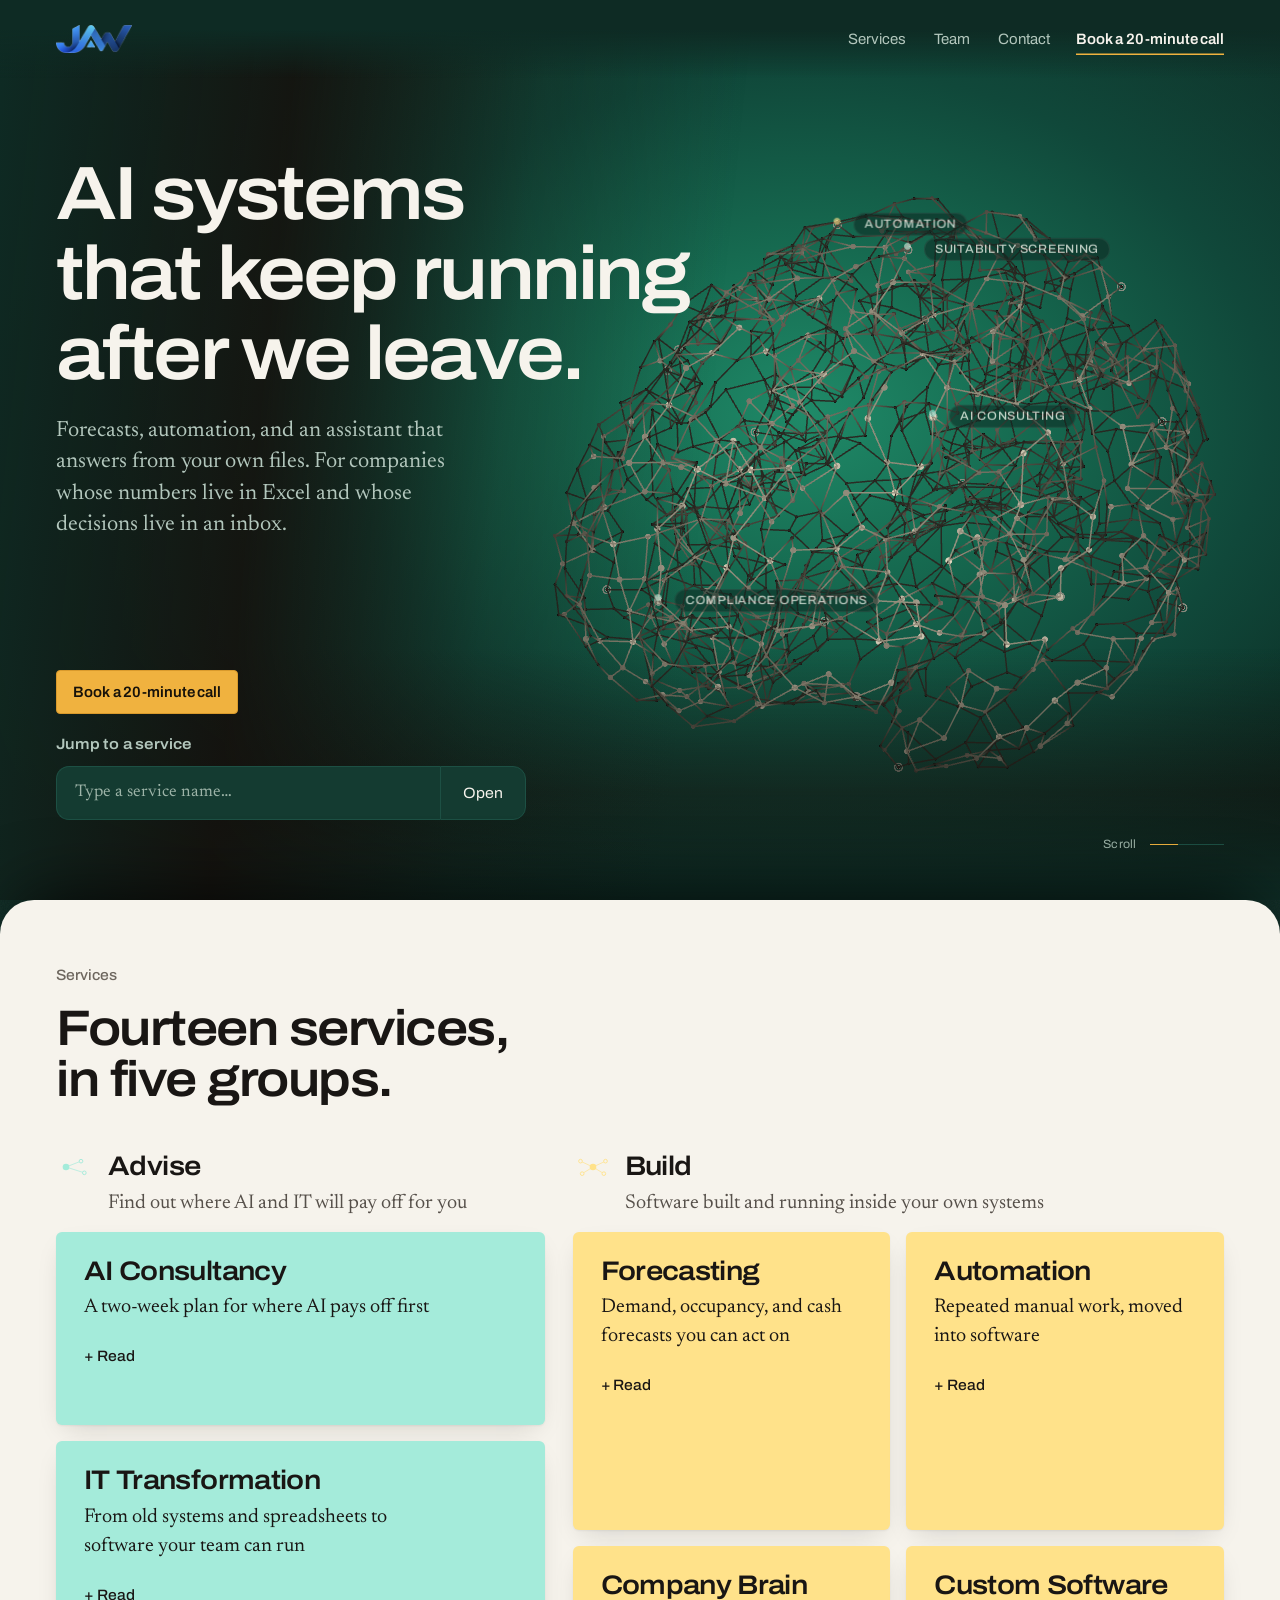
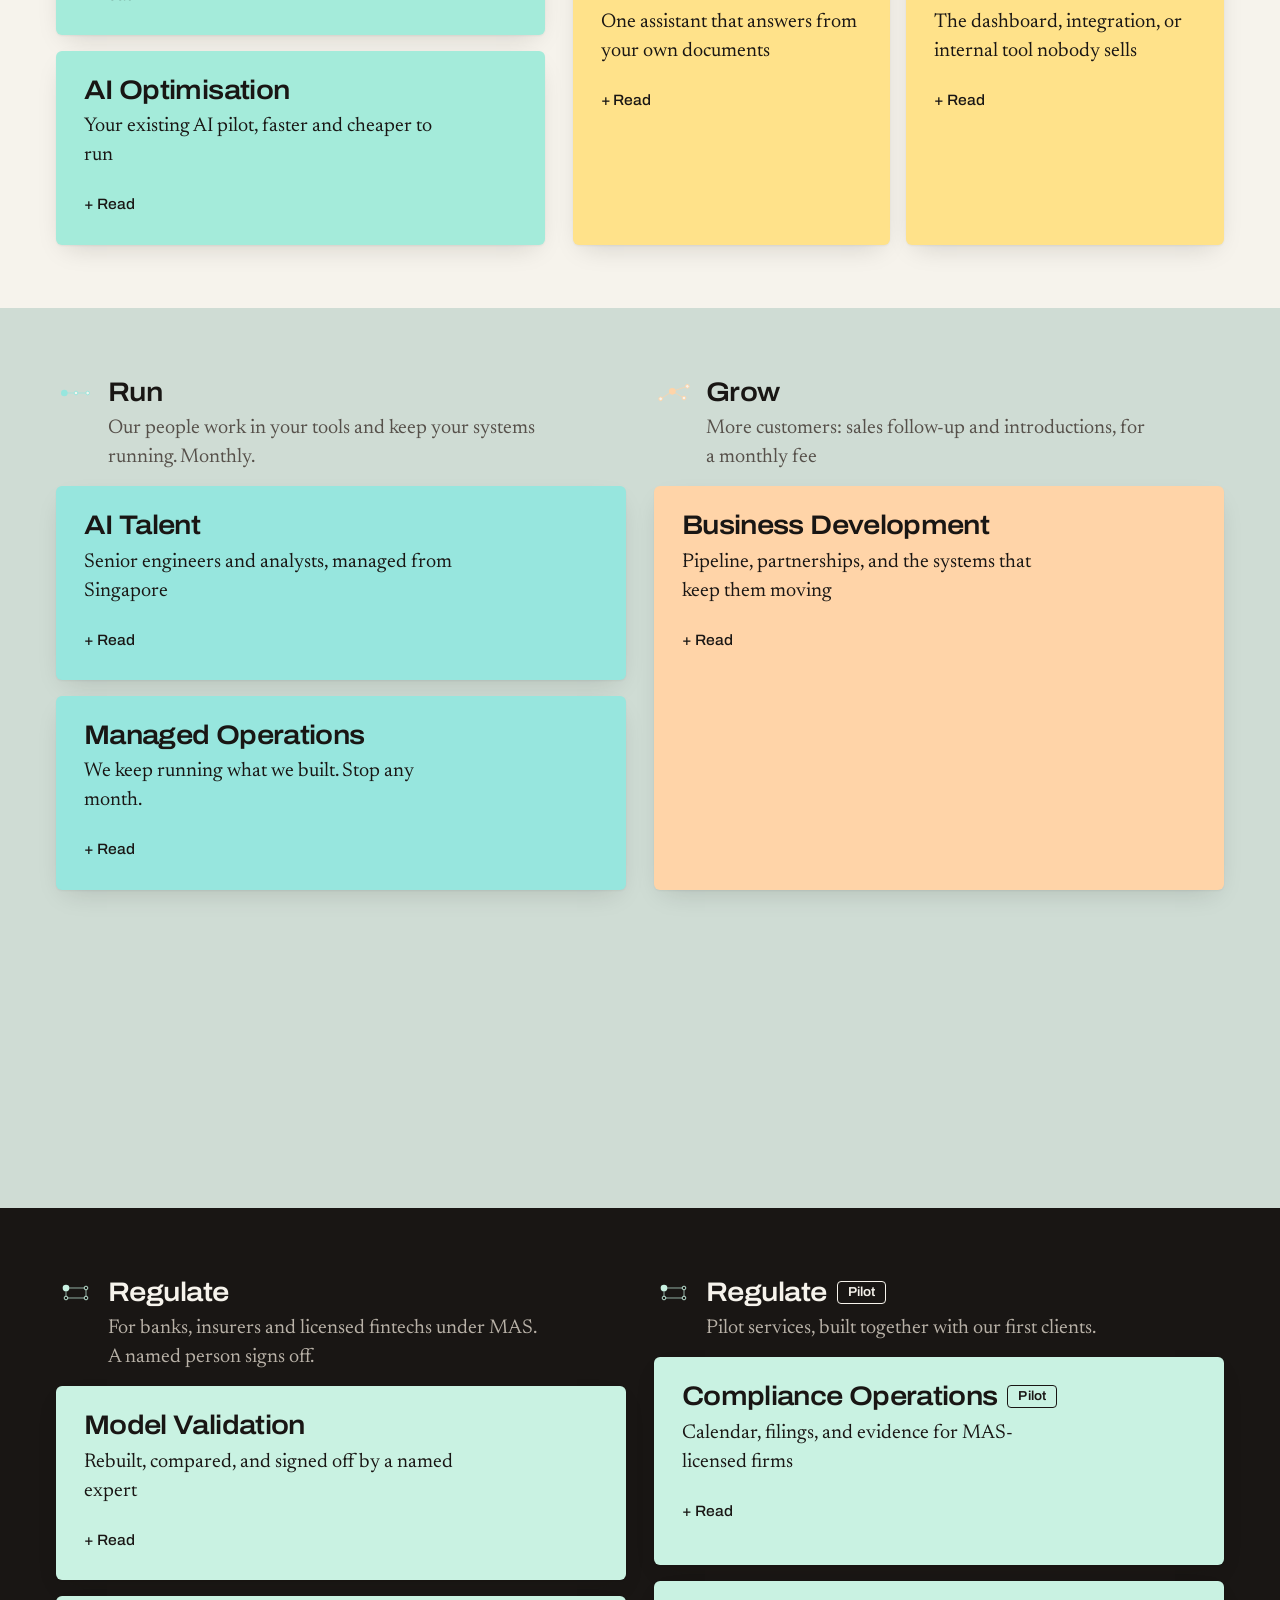
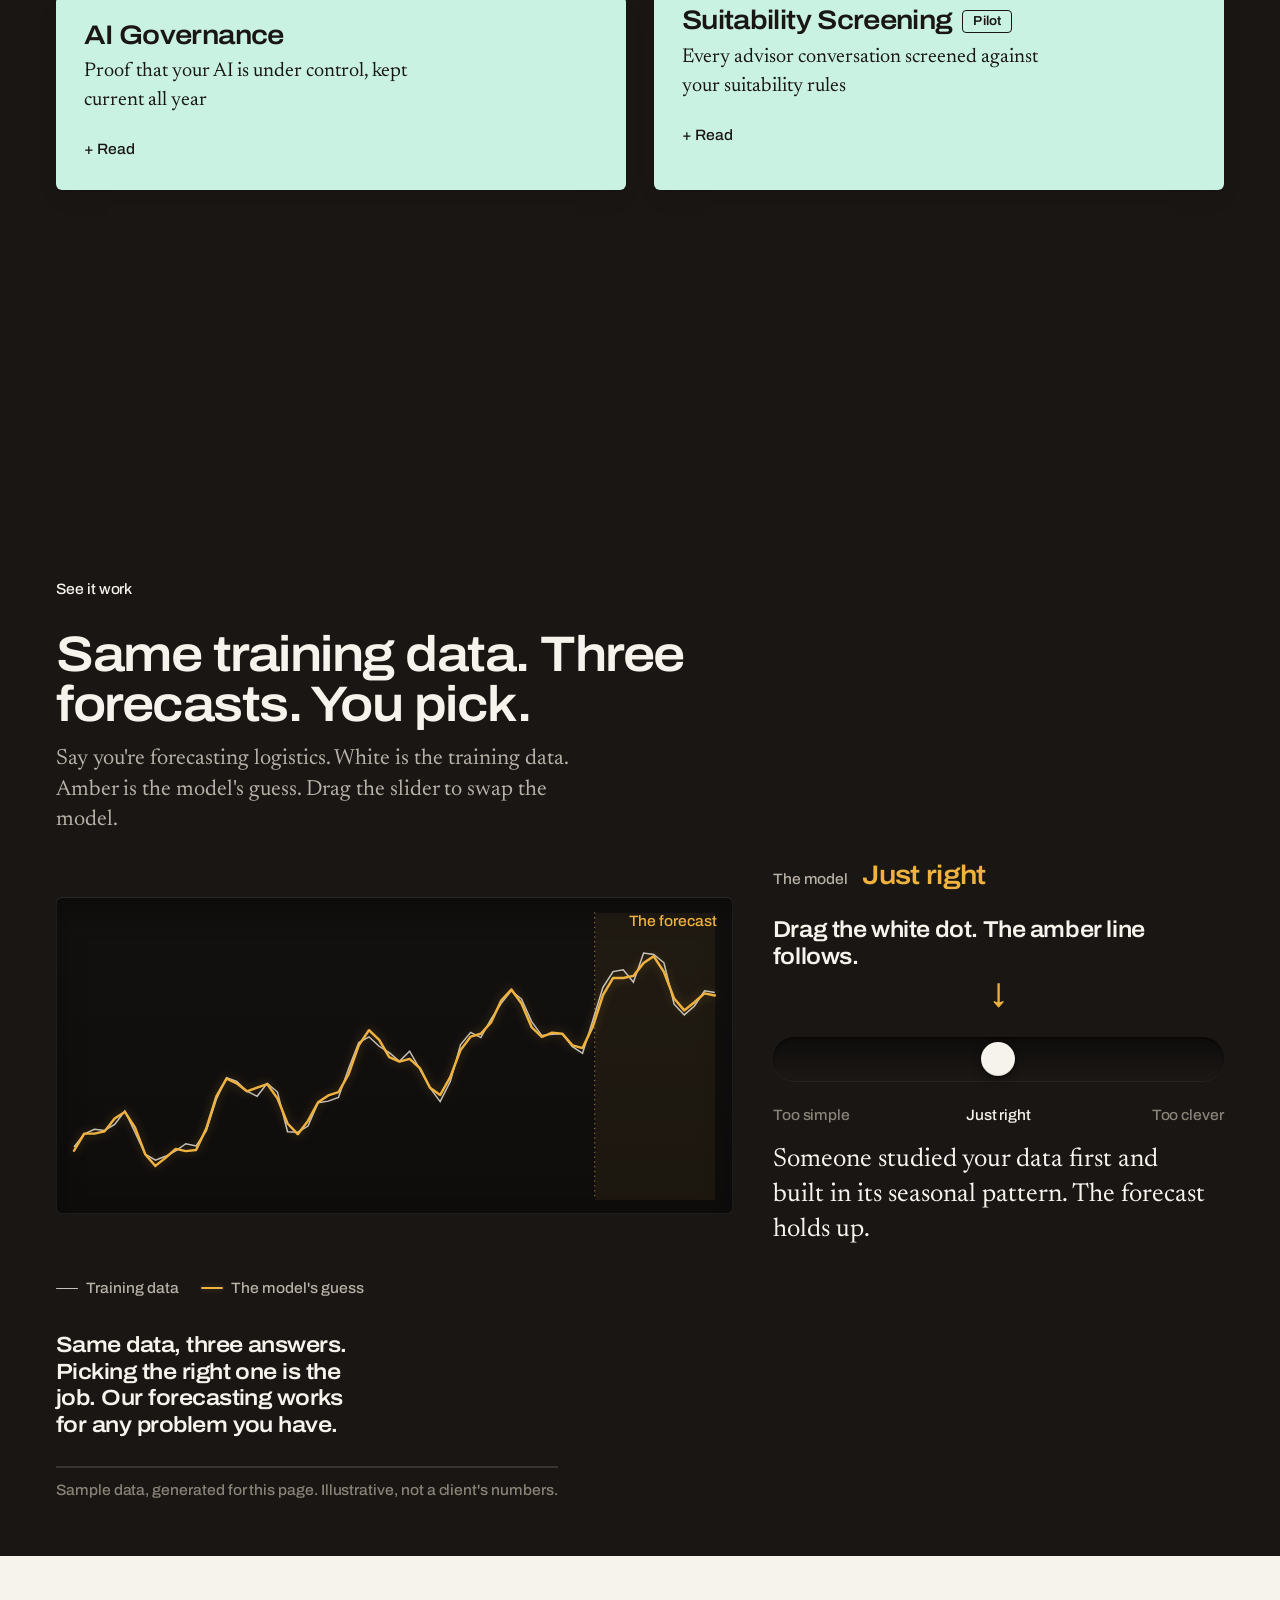
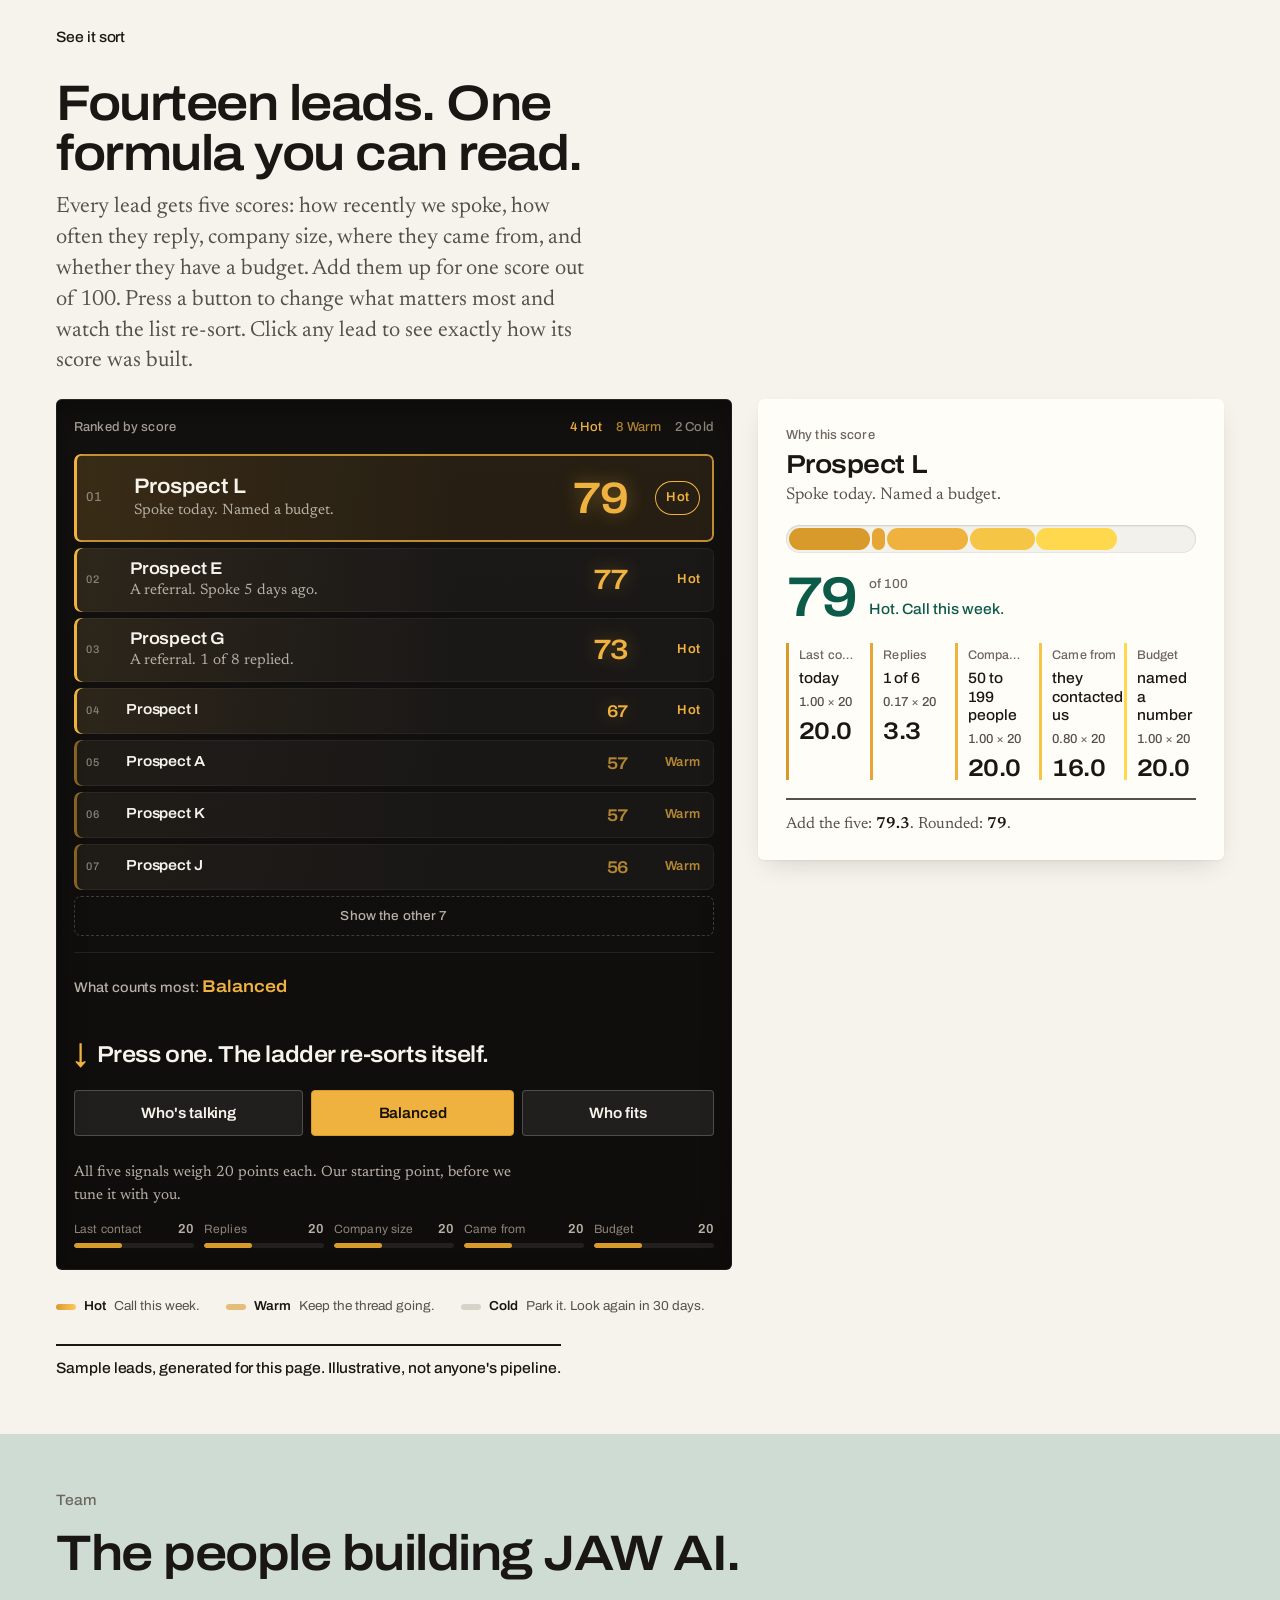
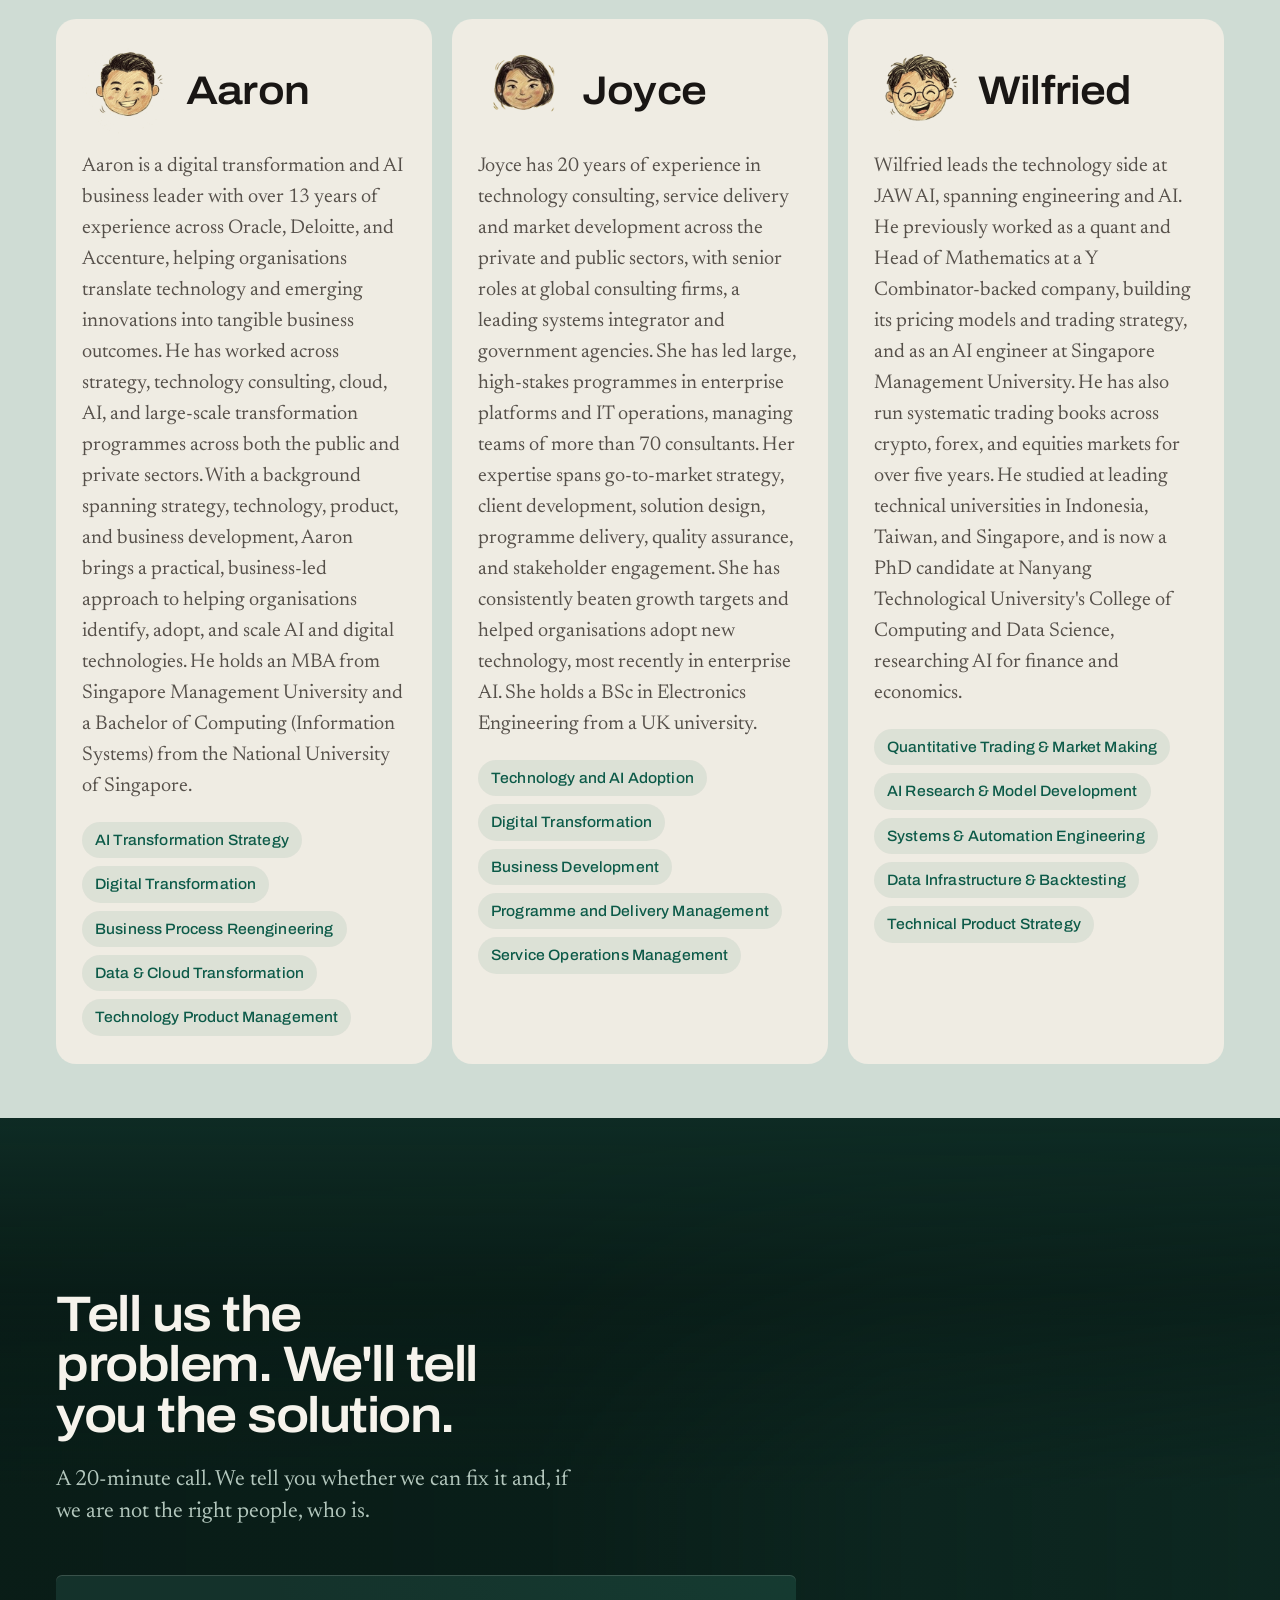
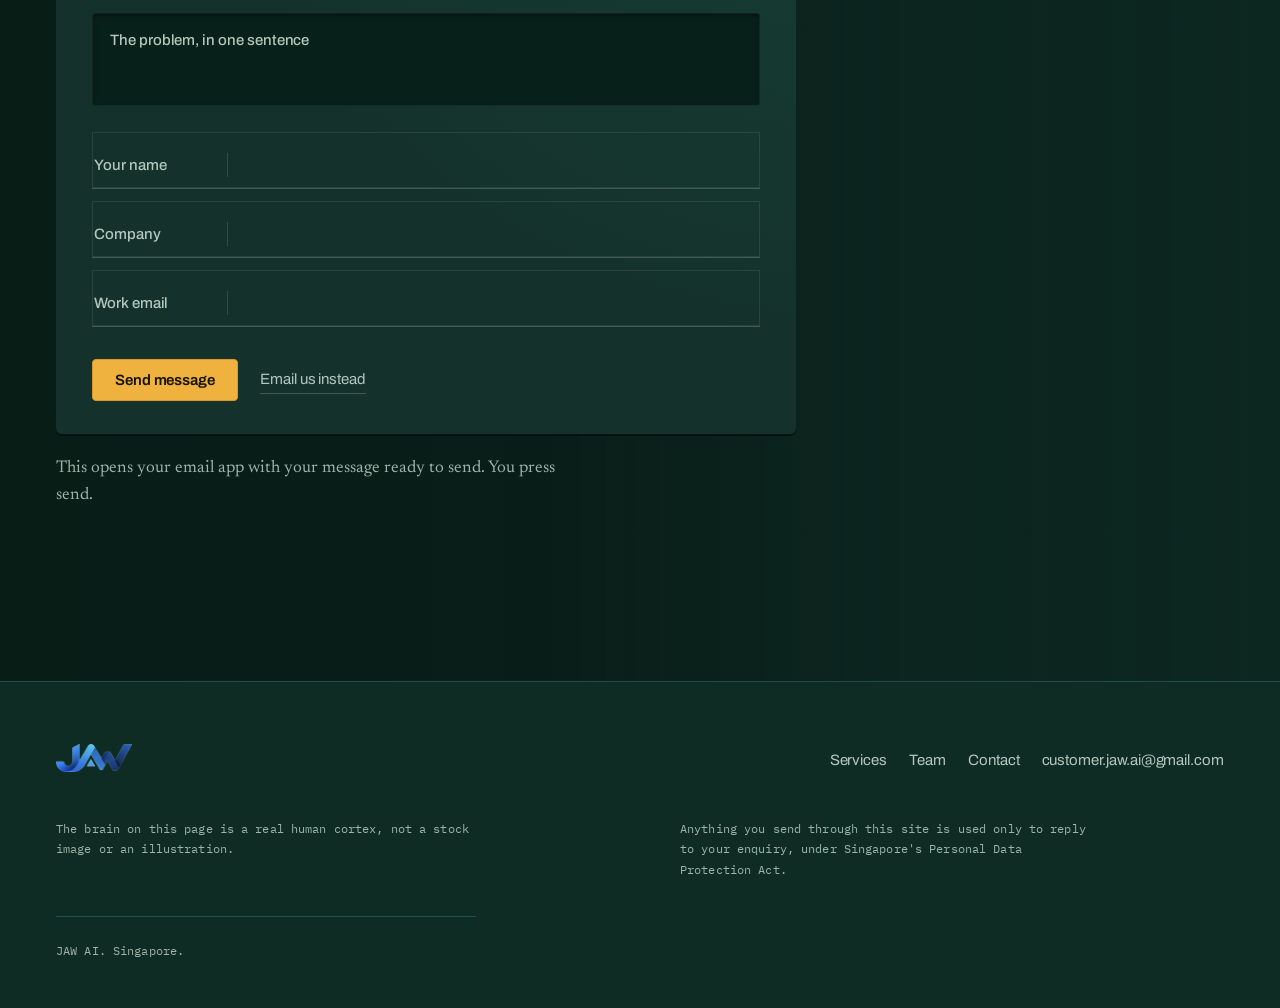
==== commit 1516016e: "Rebuild: 56dbd16 Joyce's portrait on a transparent background, slider copy no longer says" ====
--- a/index.html
+++ b/index.html
@@ -28,10 +28,6 @@
   --coconut: #f6f3ec;
   --graphite: #191614;
   --key: #f0b23f;            /* the specimen key. The brain draws with it, so it never changes */
-  --mark-blue: #3373c5;      /* the brain-constellation mark beside the wordmark, 2026-10-02.
-                                 Sampled from jaw-logo.png's own gradient so the two marks read as
-                                 one lockup. Fixed like the wordmark: a logo doesn't recolour per
-                                 ground, never overridden inside a .g-* ground class. */
   --key-ink: #17120a;
   /* the amber is a lit object, not a fill: a control painted with it is graded from this pair.
      Both stops are measured against --key-ink in qa/jaw/contrast_check.mjs. */
@@ -306,16 +302,9 @@
 /* the mark: CSF's own file (2026-09-28), replacing the amber-dot-plus-text placeholder. A real
    logo doesn't recolour per ground the way the dot did; it's the same blue gradient on chamber
    and on paper, which is the point of a mark rather than a token-painted glyph. */
-.wordmark { display: inline-flex; align-items: center; gap: 9px; text-decoration: none; }
+.wordmark { display: inline-flex; align-items: center; text-decoration: none; }
 .wordmark-mark { display: block; height: 24px; width: auto; }
 @media (min-width: 1000px) { .wordmark-mark { height: 28px; } }
-/* the brain-constellation mark, generated as nodes and lines rather than traced from the
-   supplied webp (2026-10-02 decision, see render.mjs brainMark()). Fixed --mark-blue, same
-   reasoning as the wordmark above it: a mark, not a token-painted glyph. */
-.brand-mark { display: block; flex: none; color: var(--mark-blue); height: 20px; width: auto; }
-@media (min-width: 1000px) { .brand-mark { height: 23px; } }
-.brand-mark__line { fill: none; stroke: currentColor; stroke-width: 1.6; stroke-linejoin: round; stroke-linecap: round; }
-.brand-mark__node { fill: currentColor; }
 .topnav { margin-left: auto; }
 .topnav ul { display: flex; gap: 28px; list-style: none; margin: 0; padding: 0; }
 .topnav a { font-family: var(--sans); font-variation-settings: "wdth" 100; font-size: var(--fs-name); letter-spacing: -0.004em; color: var(--on-chamber-2); text-decoration: none; transition: color var(--micro) var(--ease); }
@@ -1459,7 +1448,7 @@
   <aside class="card" hidden aria-live="polite"></aside>
 </div>
 <header class="topbar">
-  <a class="wordmark" href="#hero"><svg class="brand-mark" viewBox="0 0 42 34" width="26" height="21" aria-hidden="true" data-mark="nav"><path class="brand-mark__line" d="M11,3 L26,2 L36,11 L39,22 L30,31 L19,21 L8,30 L2,18 Z"/><circle class="brand-mark__node" cx="11" cy="3" r="2"/><circle class="brand-mark__node" cx="26" cy="2" r="2"/><circle class="brand-mark__node" cx="36" cy="11" r="2"/><circle class="brand-mark__node" cx="39" cy="22" r="2"/><circle class="brand-mark__node" cx="30" cy="31" r="2"/><circle class="brand-mark__node" cx="19" cy="21" r="2.6"/><circle class="brand-mark__node" cx="8" cy="30" r="2"/><circle class="brand-mark__node" cx="2" cy="18" r="2"/></svg><img class="wordmark-mark" src="./assets/jaw-logo.png" alt="JAW AI" width="123" height="45"></a>
+  <a class="wordmark" href="#hero"><img class="wordmark-mark" src="./assets/jaw-logo.png" alt="JAW AI" width="123" height="45"></a>
   <nav class="topnav" aria-label="Sections"><ul><li><a href="#offer">Services</a></li><li><a href="#profile">Team</a></li><li><a href="#contact">Contact</a></li></ul></nav>
   <a class="btn btn-primary btn-top" href="#contact">Book a 20-minute call</a>
 </header>
@@ -1688,7 +1677,7 @@
             <path class="demo-actual"></path>
             <path class="demo-fit"></path>
           </svg>
-          <p class="demo-split-label">Next 12 weeks</p>
+          <p class="demo-split-label">The forecast</p>
         </div>
         <div class="demo-controls">
           <p class="demo-readout"><span class="demo-slider-label">The model</span><span class="demo-state-label"></span></p>
@@ -1698,7 +1687,7 @@
           <p class="demo-state-note"></p>
         </div>
         <p class="demo-legend"><span data-series="actual">Training data</span><span data-series="fit">The model's guess</span></p>
-        <p class="demo-point">Same data, three answers. Picking the right one is the job.</p>
+        <p class="demo-point">Same data, three answers. Picking the right one is the job. Our forecasting works for any problem you have.</p>
         <p class="cut__tag">Sample data, generated for this page. Illustrative, not a client's numbers.</p>
       </div>
     </div>
@@ -1967,7 +1956,7 @@
 <footer class="colophon">
   <div class="colophon-wrap">
     <div>
-      <span class="wordmark"><svg class="brand-mark" viewBox="0 0 42 34" width="26" height="21" aria-hidden="true" data-mark="foot"><path class="brand-mark__line" d="M11,3 L26,2 L36,11 L39,22 L30,31 L19,21 L8,30 L2,18 Z"/><circle class="brand-mark__node" cx="11" cy="3" r="2"/><circle class="brand-mark__node" cx="26" cy="2" r="2"/><circle class="brand-mark__node" cx="36" cy="11" r="2"/><circle class="brand-mark__node" cx="39" cy="22" r="2"/><circle class="brand-mark__node" cx="30" cy="31" r="2"/><circle class="brand-mark__node" cx="19" cy="21" r="2.6"/><circle class="brand-mark__node" cx="8" cy="30" r="2"/><circle class="brand-mark__node" cx="2" cy="18" r="2"/></svg><img class="wordmark-mark" src="./assets/jaw-logo.png" alt="JAW AI" width="123" height="45"></span>
+      <span class="wordmark"><img class="wordmark-mark" src="./assets/jaw-logo.png" alt="JAW AI" width="123" height="45"></span>
     </div>
     <ul class="colophon-nav"><li><a href="#offer">Services</a></li><li><a href="#profile">Team</a></li><li><a href="#contact">Contact</a></li><li><a href="mailto:customer.jaw.ai@gmail.com">customer.jaw.ai@gmail.com</a></li></ul>
     <p class="mono">The brain on this page is a real human cortex, not a stock image or an illustration.</p>
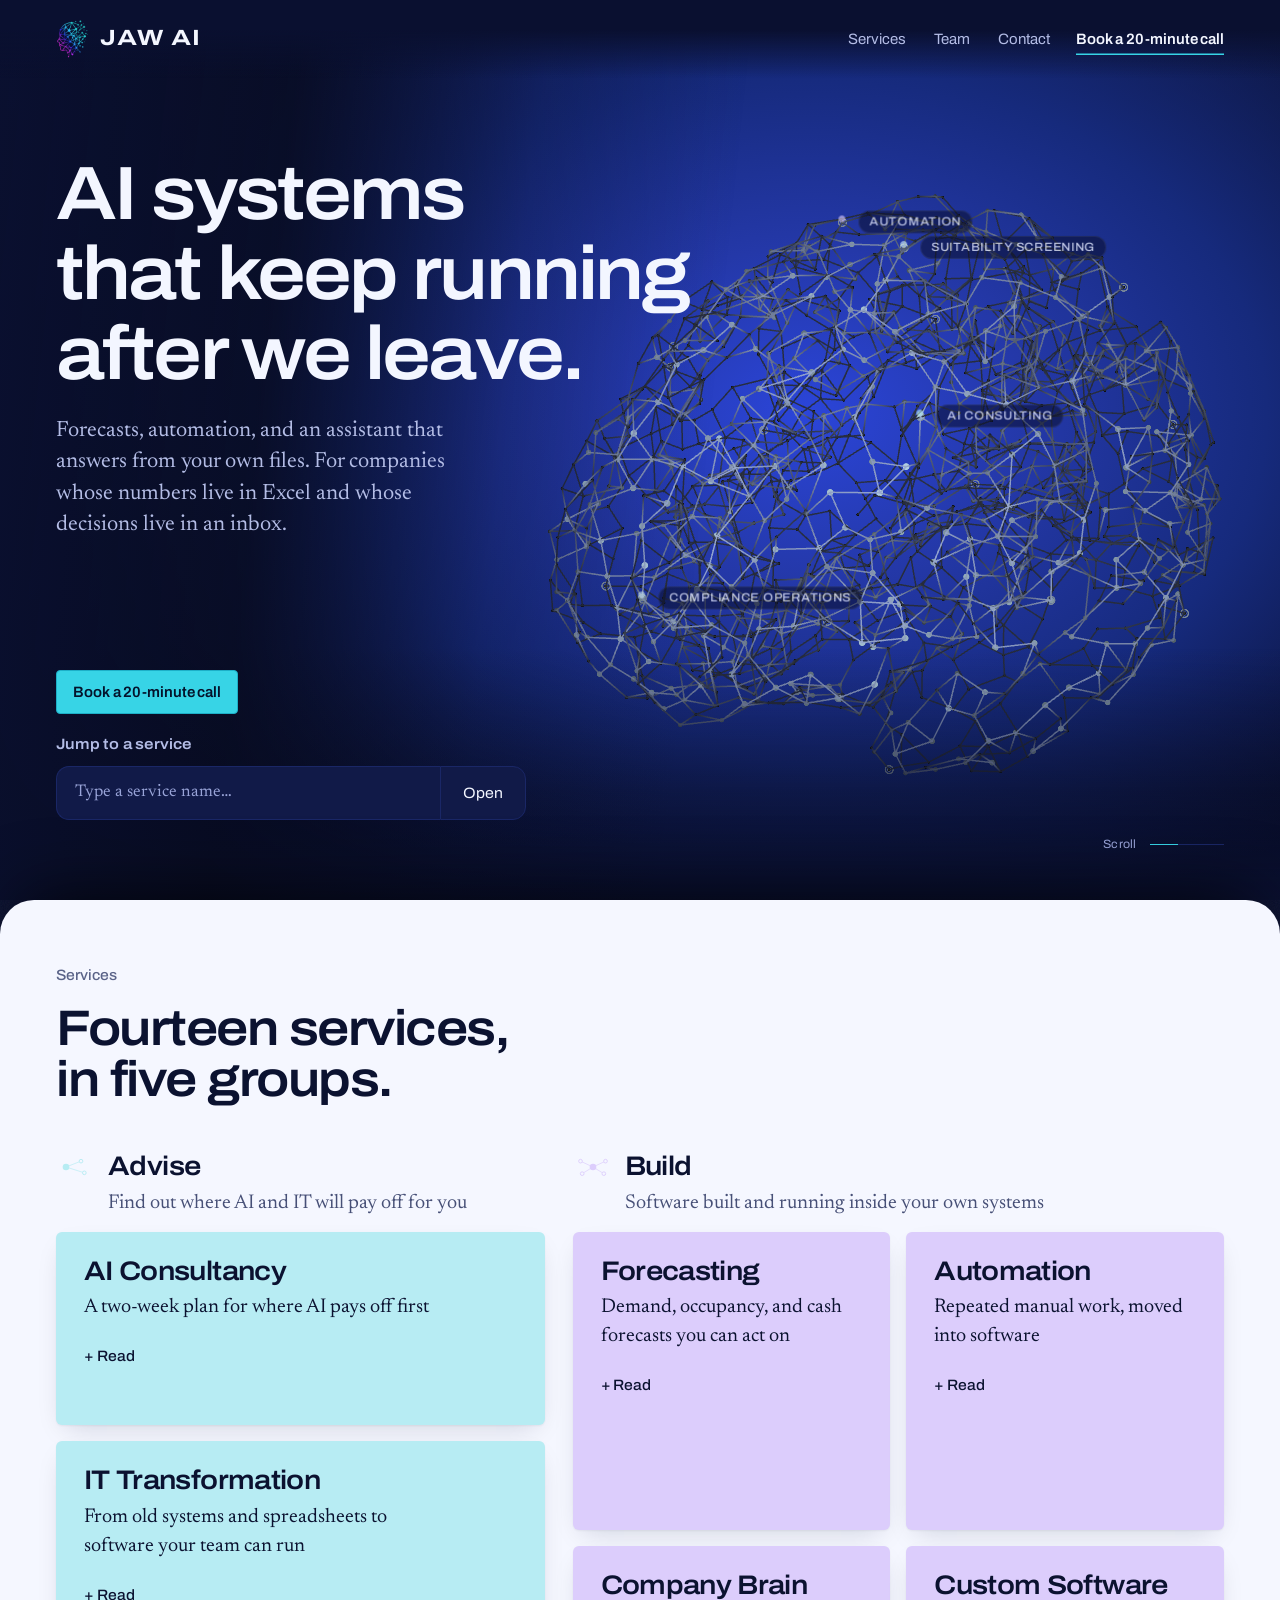
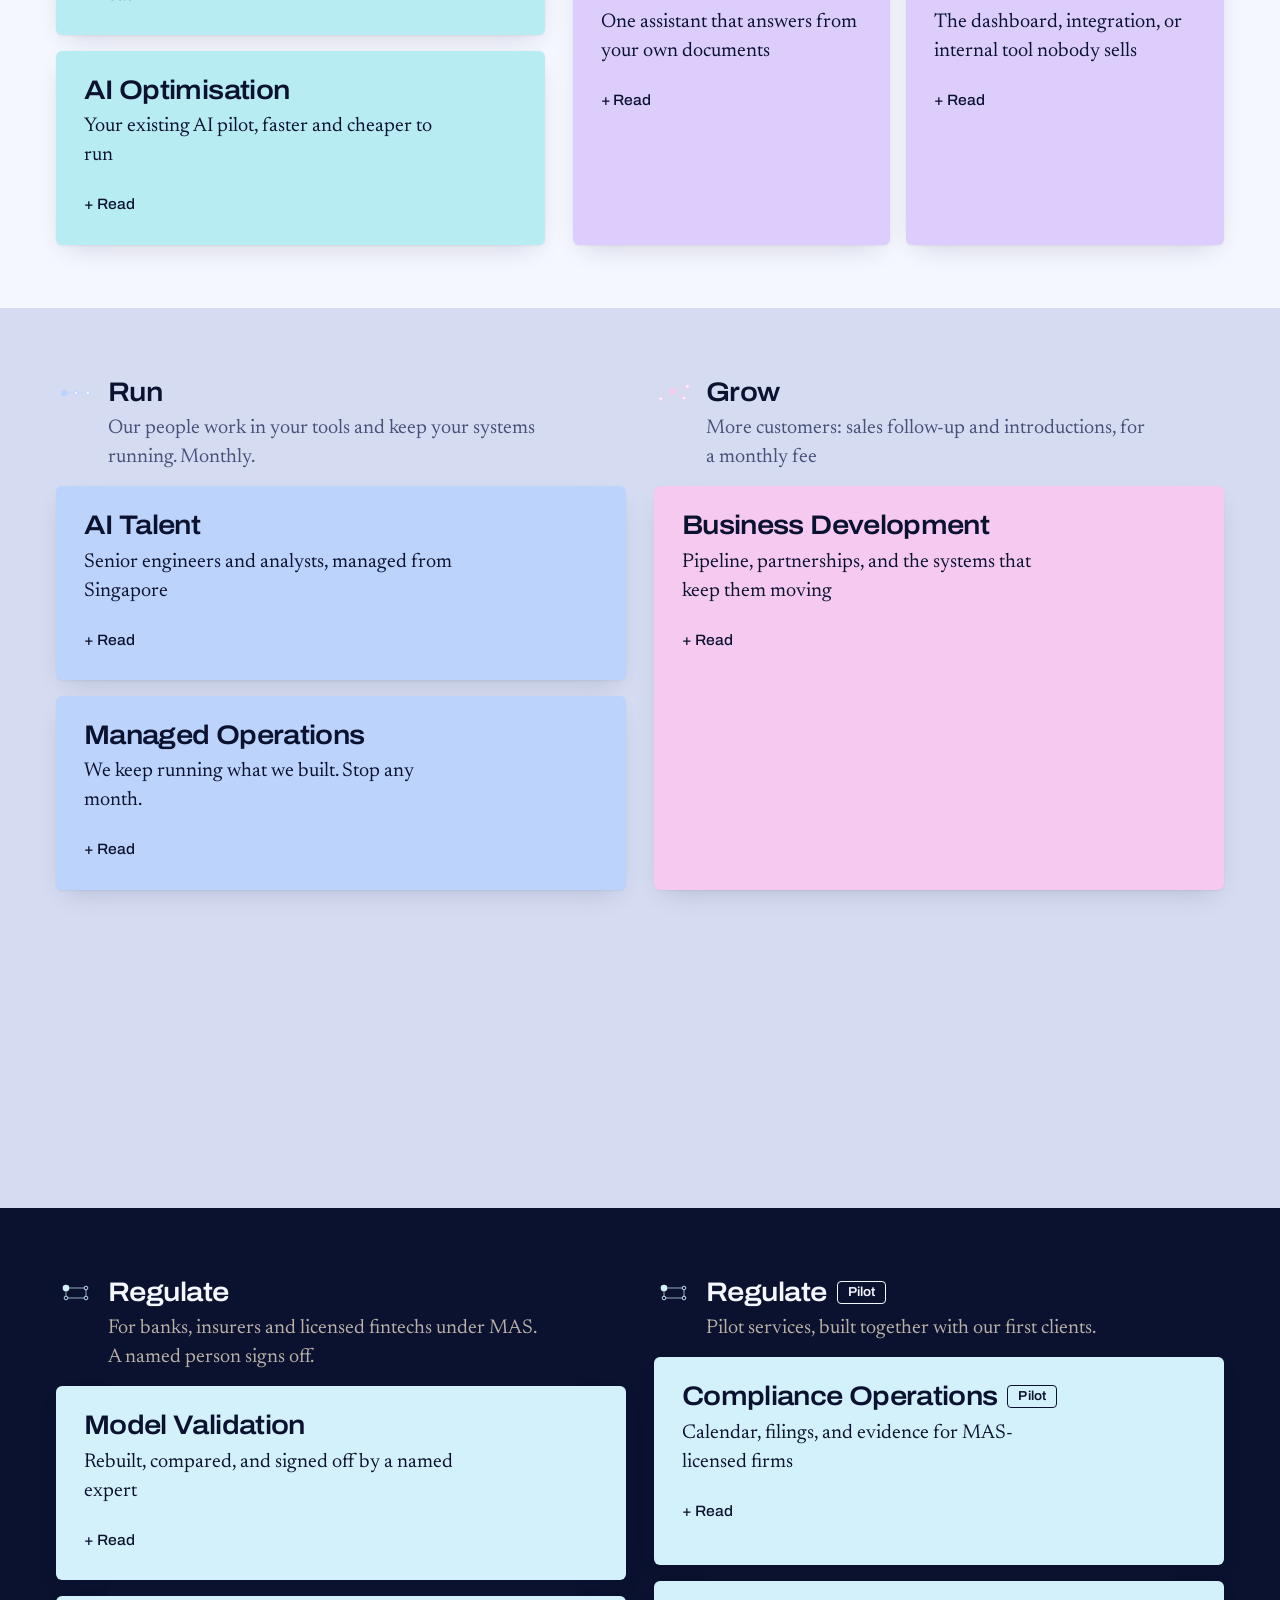
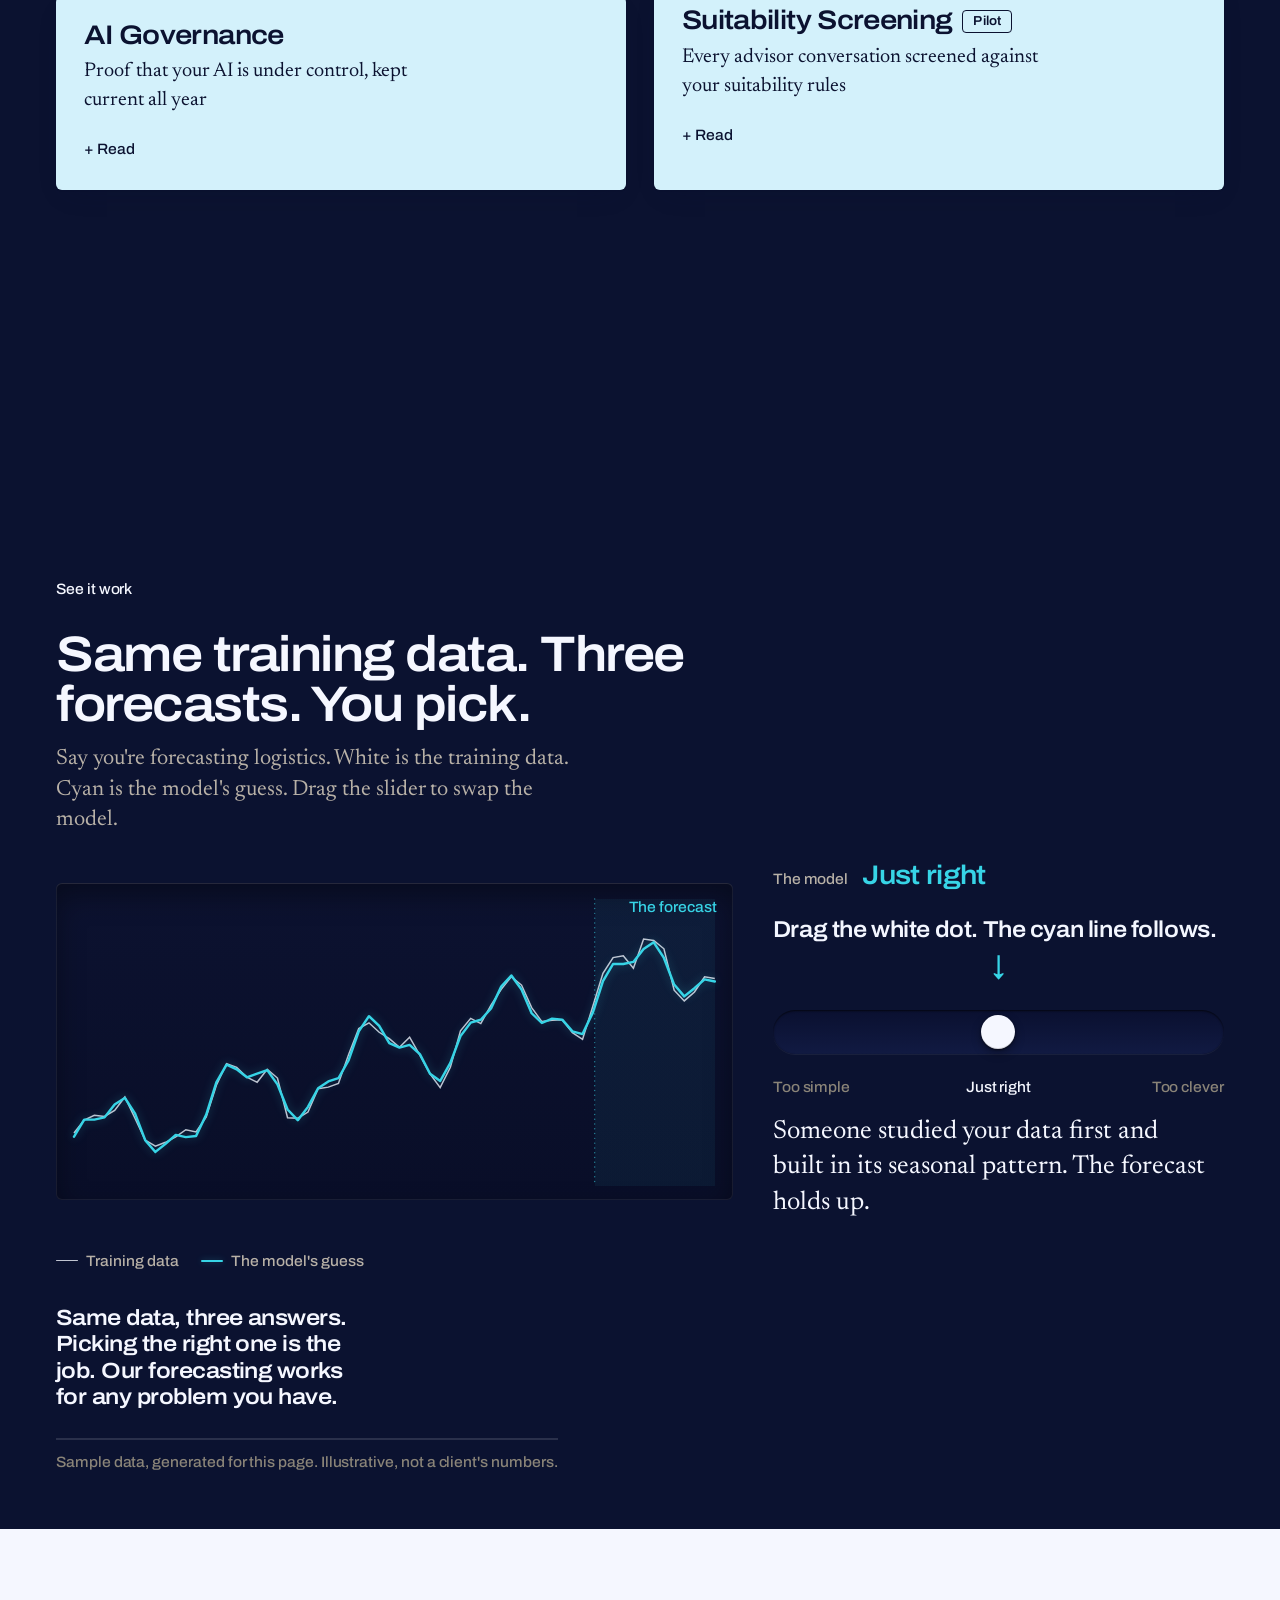
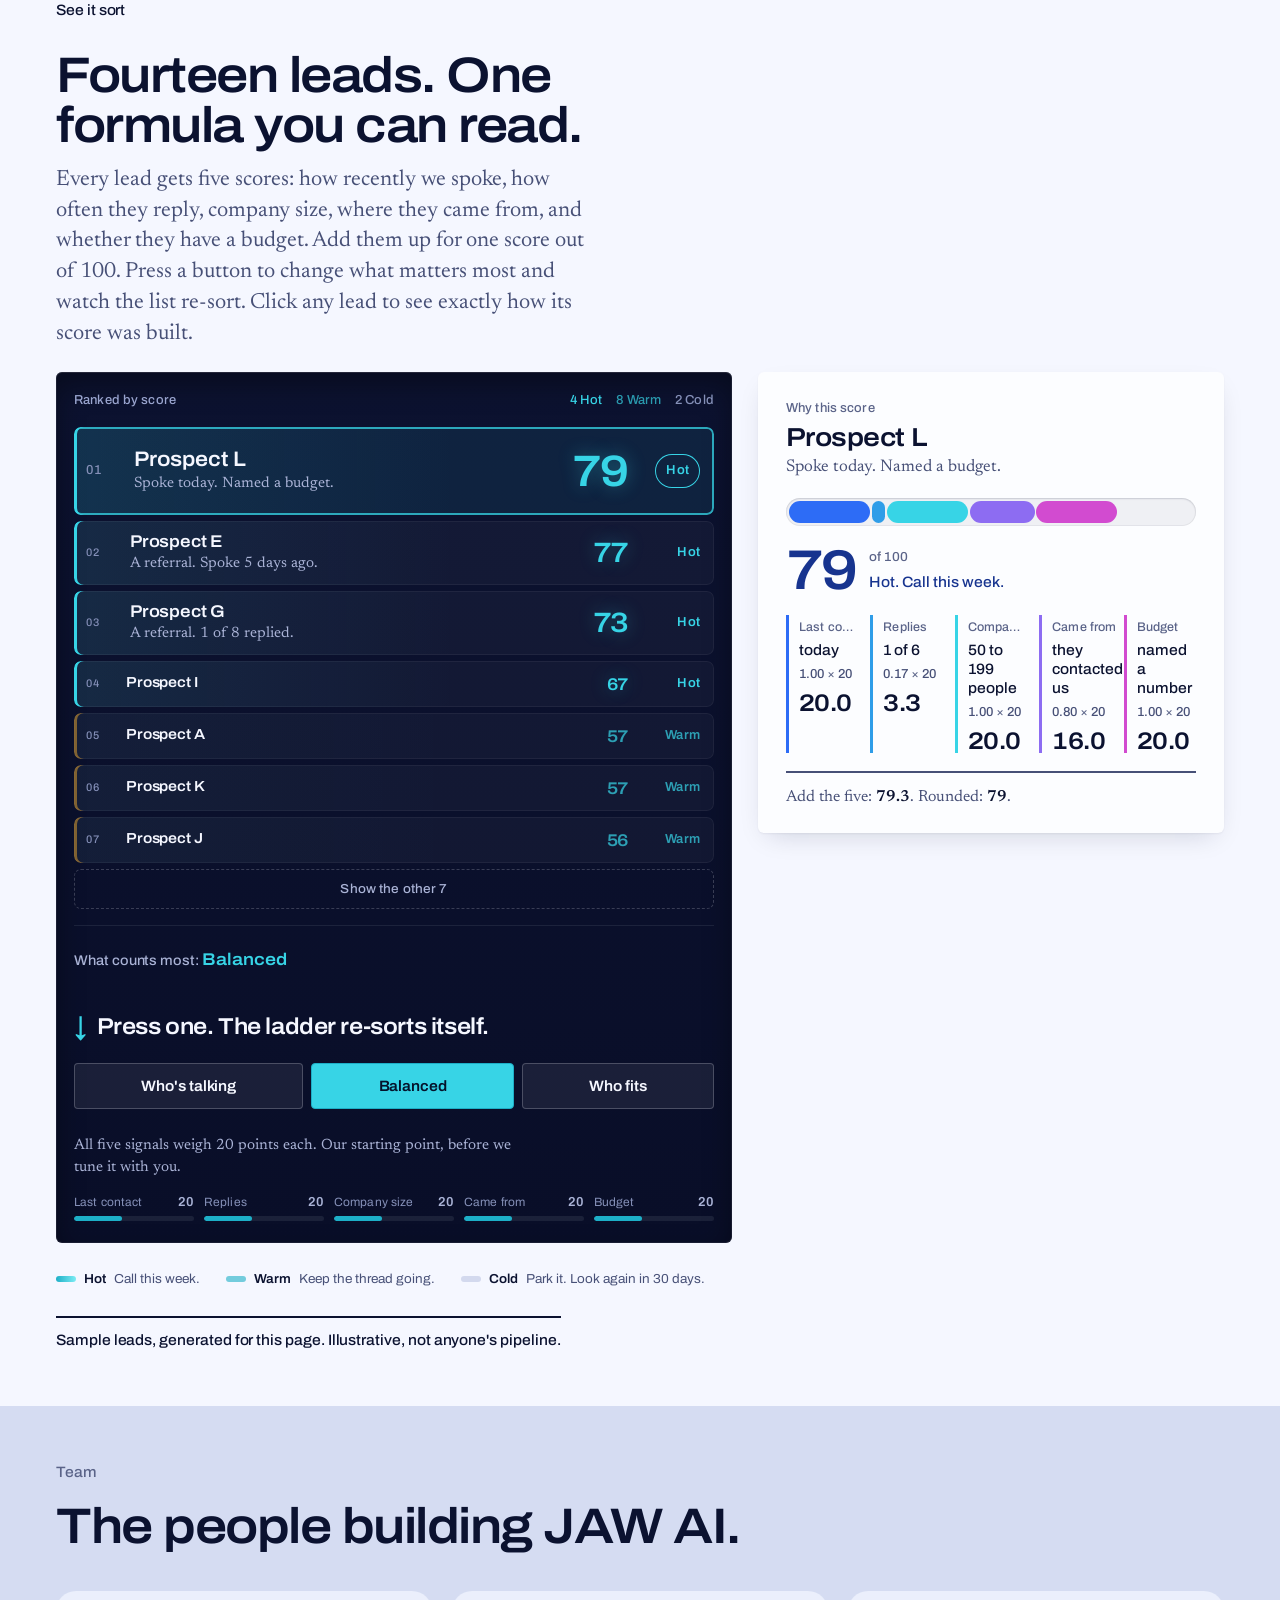
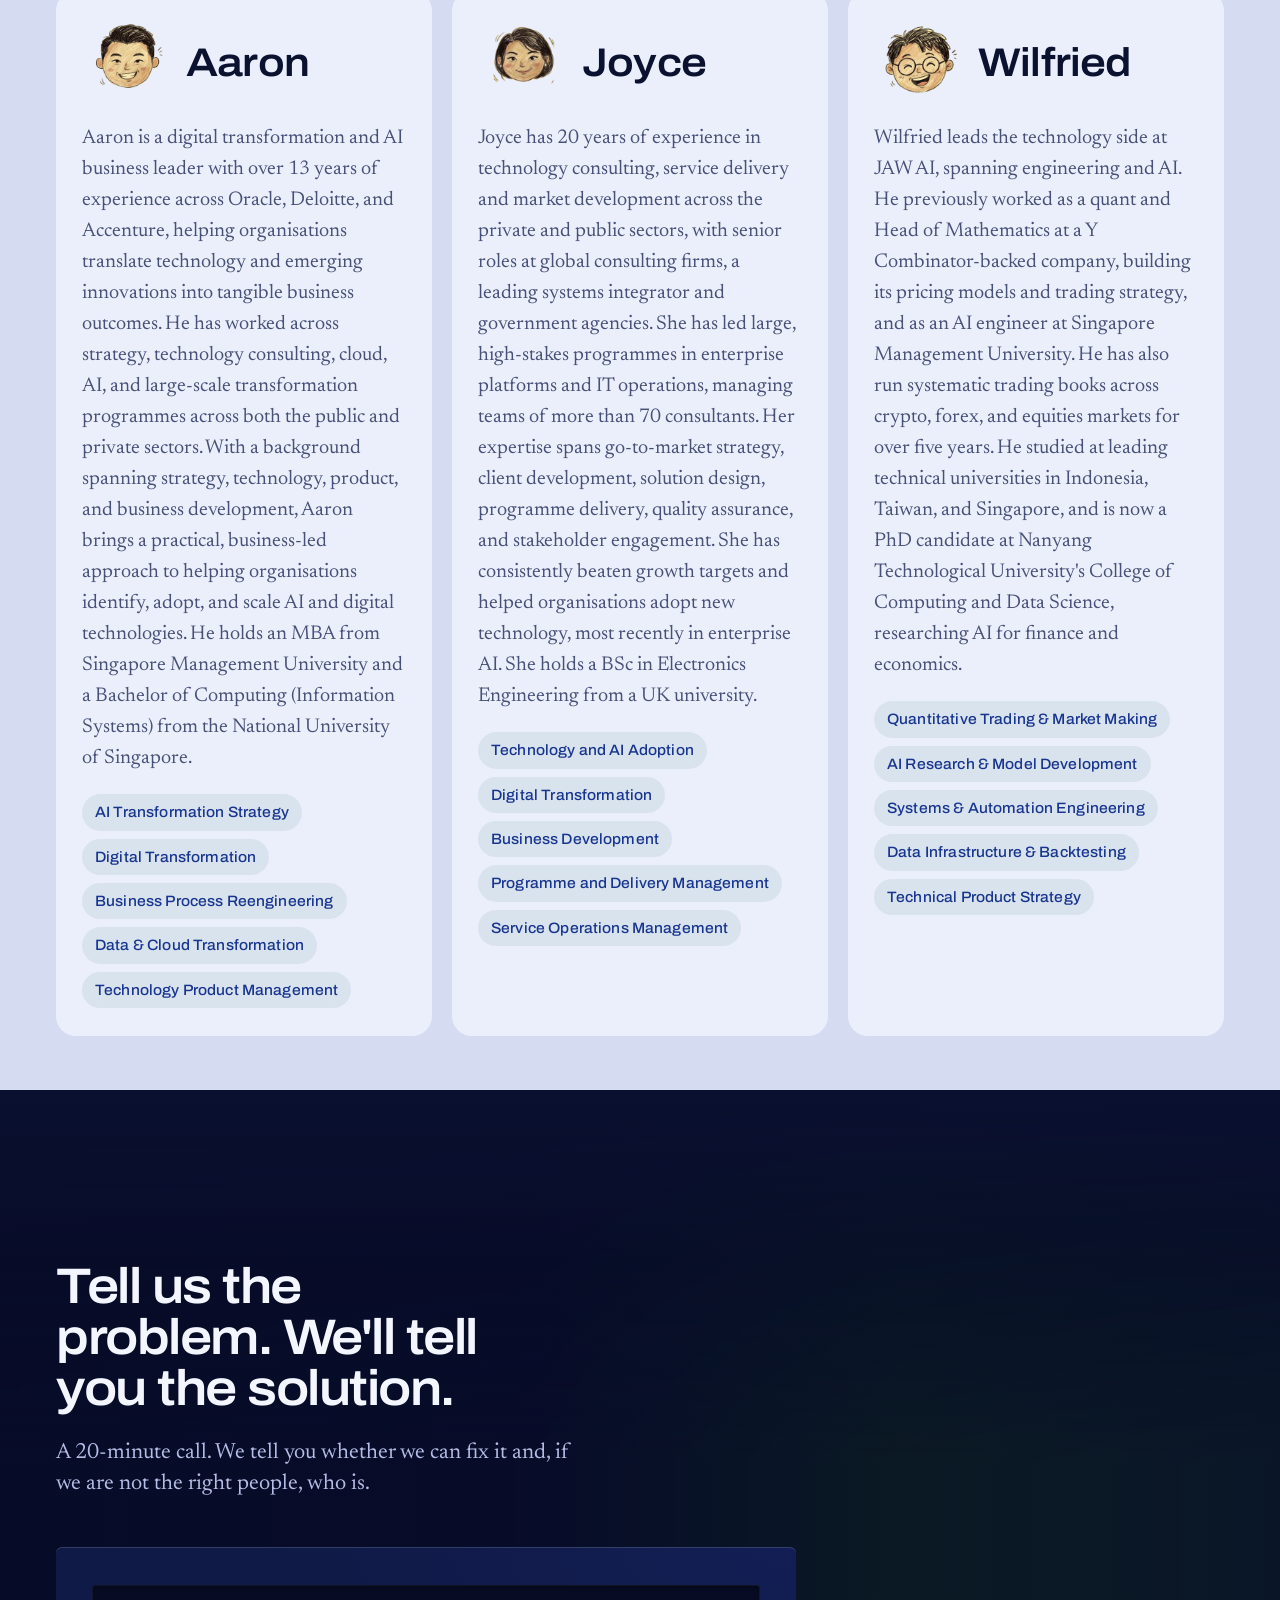
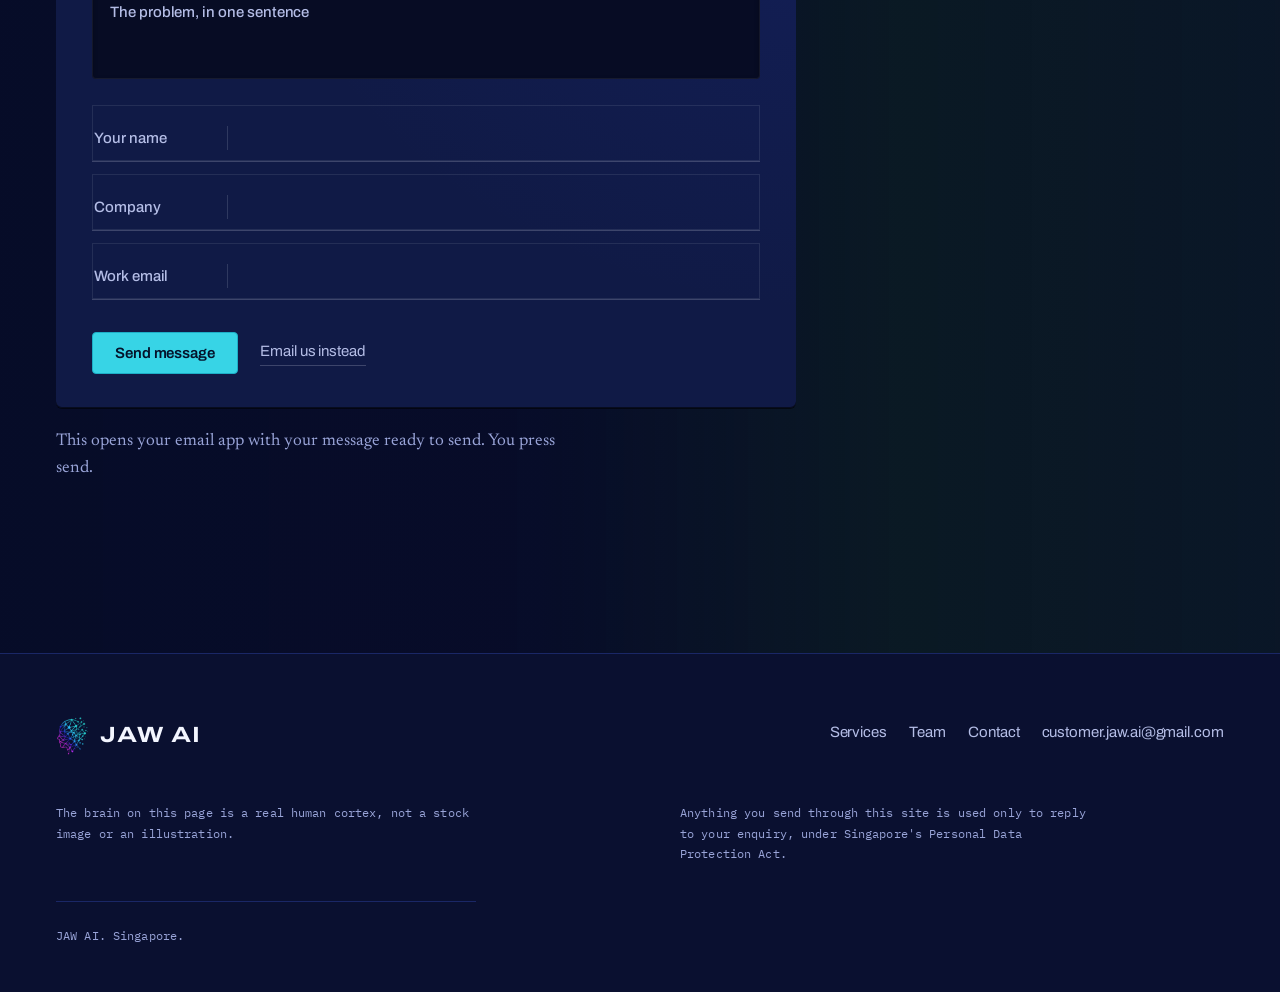
==== commit 48c5b2db: "Rebuild: 53fa56f JAW AI: new neural-head logo everywhere, site retheme to the logo palett" ====
--- a/index.html
+++ b/index.html
@@ -5,13 +5,17 @@
 <meta name="viewport" content="width=device-width, initial-scale=1, viewport-fit=cover">
 <title>JAW AI. AI systems that keep running after we leave.</title>
 <meta name="description" content="JAW AI builds forecasting, automation, and internal assistants for companies that run on spreadsheets and email. We build it, and it keeps running after we leave.">
-<meta name="theme-color" content="#0e2b24">
+<meta name="theme-color" content="#0a1030">
 <meta property="og:title" content="JAW AI. AI systems that keep running after we leave.">
 <meta property="og:description" content="JAW AI builds forecasting, automation, and internal assistants for companies that run on spreadsheets and email. We build it, and it keeps running after we leave.">
 <meta property="og:type" content="website">
 <meta property="og:url" content="https://jaw-ai.com/">
+<meta property="og:image" content="https://jaw-ai.com/og.png">
+<meta property="og:image:width" content="1200">
+<meta property="og:image:height" content="630">
+<meta name="twitter:card" content="summary_large_image">
 <link rel="canonical" href="https://jaw-ai.com/">
-<script type="application/ld+json">{"@context":"https://schema.org","@type":"Organization","name":"JAW AI","url":"https://jaw-ai.com/","description":"JAW AI builds forecasting, automation, and internal assistants for companies that run on spreadsheets and email. We build it, and it keeps running after we leave.","email":"customer.jaw.ai@gmail.com","areaServed":{"@type":"Country","name":"Singapore"}}</script>
+<script type="application/ld+json">{"@context":"https://schema.org","@type":"Organization","name":"JAW AI","url":"https://jaw-ai.com/","logo":"https://jaw-ai.com/assets/jaw-mark.png","description":"JAW AI builds forecasting, automation, and internal assistants for companies that run on spreadsheets and email. We build it, and it keeps running after we leave.","email":"customer.jaw.ai@gmail.com","areaServed":{"@type":"Country","name":"Singapore"}}</script>
 <link rel="icon" href="./favicon.png" type="image/png">
 <link rel="apple-touch-icon" href="./apple-touch-icon.png">
 <link rel="preconnect" href="https://fonts.googleapis.com">
@@ -19,36 +23,38 @@
 <link rel="stylesheet" href="https://fonts.googleapis.com/css2?family=Archivo:wdth,wght@62..125,400..700&family=Newsreader:opsz,wght@6..72,400..600&family=IBM+Plex+Mono:wght@400;500&display=swap" media="print" onload="this.media='all'">
 <noscript><link rel="stylesheet" href="https://fonts.googleapis.com/css2?family=Archivo:wdth,wght@62..125,400..700&family=Newsreader:opsz,wght@6..72,400..600&family=IBM+Plex+Mono:wght@400;500&display=swap"></noscript>
 <style>/* JAW AI. The contract is DESIGN_JAW.md; every value here traces to a line in it.
-   Two grounds: a warm chamber for the object, plaster paper for the document. One hue, the
-   specimen key, at two values. A literal colour used in a component instead of a token is a bug. */
+   Two grounds: a deep-navy chamber for the object, cool paper for the document. One hue, the
+   specimen key (the cyan of the JAW mark), at two values. Re-themed 2026-10-21 from the new logo:
+   blue, cyan, violet and magenta on navy. Token names kept (jade, butter) so the gates still read them;
+   the values are the logo's. A literal colour used in a component instead of a token is a bug. */
 
 :root {
   /* --- CORE. Three values carry the whole system, the way Dropbox's Blue, Coconut and
      Graphite do: one warm off-white to read on, one warm near-black, and the specimen's room. */
-  --coconut: #f6f3ec;
-  --graphite: #191614;
-  --key: #f0b23f;            /* the specimen key. The brain draws with it, so it never changes */
-  --key-ink: #17120a;
+  --coconut: #f5f7ff;
+  --graphite: #0b1230;
+  --key: #37d4e6;            /* the specimen key: the cyan of the mark. The brain draws with it */
+  --key-ink: #04132b;
   /* the amber is a lit object, not a fill: a control painted with it is graded from this pair.
      Both stops are measured against --key-ink in qa/jaw/contrast_check.mjs. */
-  --key-lit: #ffc862;
-  --key-deep: #d99a2c;
+  --key-lit: #7cecf4;
+  --key-deep: #1dafc7;
 
   /* the receipt's five segments: five values of the one hue, deep to paper value, in signal
      order. Shapes on a card, keyed to five printed numbers, not five accents. Three of the five
      are existing tokens; the two intermediates are the only new literals. */
-  --key-step-1: var(--key-deep);
-  --key-step-2: #e6a636;
+  --key-step-1: #2d6cf6;
+  --key-step-2: #2f9de8;
   --key-step-3: var(--key);
-  --key-step-4: #f5c546;
-  --key-step-5: var(--butter);
+  --key-step-4: #8d6cf2;
+  --key-step-5: #d24bd0;
 
   /* --- GROUNDS. Every ground on the page is the paper, the ink, the room, or the specimen;
      nothing is imported (DESIGN_TASTE_2026-09-08.md). Sky and lilac were deleted 2026-09-08
      as hues that belonged to nobody, and with them a `#ff6a4d` typed straight into .g-coral:
      a literal the contrast gate reads :root and therefore never measured. Measured on the way
      out, the jade accent on that coral was 3.00:1, under AA. */
-  --butter: #ffd84d;         /* the specimen at paper value */
+  --butter: #c4f1f6;         /* (name kept) the specimen at paper value: icy cyan */
 
   /* --- THE FIVE GROUP GROUNDS, rebuilt 2026-10-02 with the numbers, not by eye.
      What was wrong: five unrelated hues (166, 191, 47, 10, 255 degrees) at lightnesses from
@@ -61,49 +67,49 @@
      wide). One band means ONE ink rule covers every card, so no exception exists to misapply.
      Measured: graphite is 12.60:1 at worst, the jade accent 5.71:1 at worst. The binding
      constraint is the jade accent, which needs L* >= 78, not the ink. */
-  --g-advise: #a4ebda;       /* room    166deg  L* 88.1  ink 13.27:1  jade 6.02:1 */
-  --g-build: #ffe28a;        /* keys     45deg  L* 90.5  ink 14.15:1  jade 6.42:1 */
-  --g-run: #97e6de;          /* room    174deg  L* 86.2  ink 12.60:1  jade 5.71:1 */
-  --g-grow: #ffd4a8;         /* keys     30deg  L* 87.6  ink 13.06:1  jade 5.92:1 */
-  --g-regulate: #c9f2e2;     /* room    156deg  L* 92.3  ink 14.82:1  jade 6.72:1 */
-  --mist: #cfdcd4;           /* the room at paper value */
-  --jade: #0c5a48;
+  --g-advise: #b7ecf3;       /* room    L* 90.1  ink 14.26:1  jade 8.47:1 */
+  --g-build: #dccdfc;        /* keys    L* 84.9  ink 12.40:1  jade 7.37:1 */
+  --g-run: #bcd3fb;          /* room    L* 84.1  ink 12.11:1  jade 7.20:1 */
+  --g-grow: #f6caf0;         /* keys    L* 86.1  ink 12.79:1  jade 7.60:1 */
+  --g-regulate: #d3f1fb;     /* room    L* 93.3  ink 15.52:1  jade 9.22:1 */
+  --mist: #d5dcf2;           /* the room at paper value */
+  --jade: #17348f;
 
   /* --- the chamber: deep jade, not black. The specimen is warm bone against it. */
-  --chamber: #0e2b24;          /* the edge of the room, and the token the contrast gate reads */
-  --chamber-bright: #1f8a68;   /* the lamp behind the specimen; CSF: "ijo nya juga cerah" */
-  --chamber-2: #143b31;
-  --chamber-3: #1d5044;
-  --on-chamber: #f6f3ec;
-  --on-chamber-2: #b3c7bd;
-  --on-chamber-3: #9db4a8;
-  --scrim: rgba(14, 43, 36, 0.74);
+  --chamber: #0a1030;          /* the edge of the room, and the token the contrast gate reads */
+  --chamber-bright: #2b45d9;   /* the lamp behind the specimen: the mark's blue */
+  --chamber-2: #111a48;
+  --chamber-3: #1a2766;
+  --on-chamber: #f3f6ff;
+  --on-chamber-2: #b4bde6;
+  --on-chamber-3: #99a4d8;
+  --scrim: rgba(10, 16, 48, 0.74);
   /* the brief plate: ONE flat surface inside the room, raised by a rim light rather than by a
      drop shadow, because a black shadow on a near-black ground is invisible and only makes mud
      at the edge. The 206deg three-stop ramp it used to carry spanned twelve points of L* at 52%
      saturation, which at panel scale reads as plastic, not as light. */
-  --plate-face: #14322b;                     /* the surface; 12.5:1 under --on-chamber */
-  --plate-rim: rgba(246, 243, 236, 0.16);    /* the edge the lamp is on */
+  --plate-face: #101a46;                     /* the surface; 12.5:1 under --on-chamber */
+  --plate-rim: rgba(243, 246, 255, 0.16);    /* the edge the lamp is on */
   --plate-seam: rgba(0, 0, 0, 0.55);         /* the edge it is not */
-  --brief-rule: rgba(246, 243, 236, 0.20);
-  --brief-well: #08201a;
+  --brief-rule: rgba(243, 246, 255, 0.20);
+  --brief-well: #070c24;
 
   /* --- the reading ground and its ink */
   --paper: var(--coconut);
-  --paper-2: #efece3;
-  --card: #fffdf8;
+  --paper-2: #ebeffc;
+  --card: #fcfdff;
   --ink: var(--graphite);
-  --ink-2: #56504a;
-  --ink-3: #6d665e;
-  --rule: #d8d3c8;
-  --rule-soft: #e7e3d9;
-  --wash: rgba(25, 22, 20, 0.05);
+  --ink-2: #475077;
+  --ink-3: #5a6388;
+  --rule: #d3d9ee;
+  --rule-soft: #e3e7f5;
+  --wash: rgba(11, 18, 48, 0.05);
   --key-paper: var(--jade);  /* 7.37:1 on coconut, 5.90 on butter, 5.12 on sky, 4.70 on lilac */
 
   /* the brain reads these three; they are chamber values because it only ever draws on chamber */
   --ground: var(--chamber);
-  --tissue-node: #fbf6ea;
-  --tissue-line: #c2b9a2;
+  --tissue-node: #e6f6ff;
+  --tissue-line: #bcd0ff;
 
   /* --- type. Archivo carries a width axis: display is set expanded, at 112. */
   --display: "Archivo", "Helvetica Neue", Arial, sans-serif;
@@ -117,8 +123,8 @@
   --r-lg: 34px;
   --r-pill: 999px;
 
-  --lift-1: 0 1px 2px rgba(22, 21, 15, 0.05), 0 10px 26px -10px rgba(22, 21, 15, 0.18);
-  --lift-2: 0 2px 6px rgba(22, 21, 15, 0.06), 0 26px 54px -20px rgba(22, 21, 15, 0.34);
+  --lift-1: 0 1px 2px rgba(11, 18, 48, 0.05), 0 10px 26px -10px rgba(11, 18, 48, 0.18);
+  --lift-2: 0 2px 6px rgba(11, 18, 48, 0.06), 0 26px 54px -20px rgba(11, 18, 48, 0.34);
   --lift-chamber: 0 -26px 70px -26px rgba(0, 0, 0, 0.78);
   --lift-card: 0 30px 70px -30px rgba(0, 0, 0, 0.92);
 
@@ -211,13 +217,15 @@
   /* graded, not flat: bright jade where the lamp falls on the specimen, deep jade at the edges.
      The canvas clears to transparent, so this is the ground the tissue is lit against. */
   background:
-    radial-gradient(ellipse 58% 62% at 63% 46%, var(--chamber-bright) 0%, #166a50 30%, #10483a 62%, transparent 100%),
-    linear-gradient(160deg, #123a2f 0%, var(--chamber) 55%, #08221b 100%);
+    radial-gradient(ellipse 58% 62% at 63% 46%, var(--chamber-bright) 0%, #2438a8 30%, #162a7c 62%, transparent 100%),
+    linear-gradient(160deg, #121f5c 0%, var(--chamber) 55%, #070c2a 100%);
 }
 .brain-layer canvas, .brain-layer .poster { position: absolute; inset: 0; width: 100%; height: 100%; display: block; }
 .brain-layer canvas { cursor: grab; touch-action: pan-y; }
 .brain-layer canvas:active { cursor: grabbing; }
-.poster { object-fit: cover; opacity: 1; transition: opacity 900ms var(--ease); }
+.poster { object-fit: cover; opacity: 1; transition: opacity 900ms var(--ease);
+  /* the still carries its own ground; the feather lets that ground dissolve into the hero lamp instead of ending in an edge */
+  -webkit-mask-image: radial-gradient(ellipse 50% 50% at 50% 50%, #000 74%, transparent 100%); mask-image: radial-gradient(ellipse 50% 50% at 50% 50%, #000 74%, transparent 100%); }
 .brain-layer[data-rung="full"] .poster, .brain-layer[data-rung="reduced"] .poster { opacity: 0; }
 .brain-layer[data-rung="probing"] canvas { visibility: hidden; }
 .brain-layer[data-rung="poster"] canvas, .brain-layer[data-rung="poster"] .labels { display: none; }
@@ -290,21 +298,29 @@
 body[data-ground="paper"] .topbar {
   color: var(--graphite); background: transparent;
   backdrop-filter: blur(20px) saturate(1.5); -webkit-backdrop-filter: blur(20px) saturate(1.5);
-  box-shadow: 0 1px 0 rgba(25, 22, 20, 0.09);
+  box-shadow: 0 1px 0 rgba(11, 18, 48, 0.09);
 }
 body[data-ground="dark"] .topbar {
   color: var(--coconut); background: transparent;
   backdrop-filter: blur(20px) saturate(1.5); -webkit-backdrop-filter: blur(20px) saturate(1.5);
-  box-shadow: 0 1px 0 rgba(246, 243, 236, 0.12);
+  box-shadow: 0 1px 0 rgba(243, 246, 255, 0.12);
 }
 body[data-ground="paper"] .topnav a { color: var(--ink-2); }
 body[data-ground="dark"] .topnav a { color: var(--on-chamber-2); }
 /* the mark: CSF's own file (2026-09-28), replacing the amber-dot-plus-text placeholder. A real
    logo doesn't recolour per ground the way the dot did; it's the same blue gradient on chamber
    and on paper, which is the point of a mark rather than a token-painted glyph. */
-.wordmark { display: inline-flex; align-items: center; text-decoration: none; }
-.wordmark-mark { display: block; height: 24px; width: auto; }
-@media (min-width: 1000px) { .wordmark-mark { height: 28px; } }
+.wordmark { display: inline-flex; align-items: center; gap: 10px; text-decoration: none; }
+.wordmark-mark { display: block; height: 34px; width: auto; }
+@media (min-width: 1000px) { .wordmark-mark { height: 40px; } }
+/* two values of the same mark: the paper one is native on light, the lifted one glows on the chamber.
+   The footer and the default topbar sit on the chamber, so dark is the default and paper opts out. */
+.wm-light { display: none; }
+body[data-ground="paper"] .topbar .wm-light { display: block; }
+body[data-ground="paper"] .topbar .wm-dark { display: none; }
+.wordmark-text { font-family: var(--display); font-weight: 700; font-variation-settings: "wdth" 125; font-size: 19px; letter-spacing: 0.04em; color: var(--on-chamber); }
+@media (min-width: 1000px) { .wordmark-text { font-size: 22px; } }
+body[data-ground="paper"] .topbar .wordmark-text { color: var(--ink); }
 .topnav { margin-left: auto; }
 .topnav ul { display: flex; gap: 28px; list-style: none; margin: 0; padding: 0; }
 .topnav a { font-family: var(--sans); font-variation-settings: "wdth" 100; font-size: var(--fs-name); letter-spacing: -0.004em; color: var(--on-chamber-2); text-decoration: none; transition: color var(--micro) var(--ease); }
@@ -387,8 +403,8 @@
   .hero::before {
     content: ""; position: absolute; inset: 0; z-index: -1; pointer-events: none;
     background:
-      linear-gradient(96deg, var(--chamber) 0%, rgba(21,18,14,0.9) 22%, rgba(21,18,14,0.24) 40%, rgba(21,18,14,0) 55%),
-      linear-gradient(0deg, var(--chamber) 0%, rgba(21,18,14,0.52) 12%, rgba(21,18,14,0) 28%);
+      linear-gradient(96deg, var(--chamber) 0%, rgba(8,12,34,0.9) 22%, rgba(8,12,34,0.24) 40%, rgba(8,12,34,0) 55%),
+      linear-gradient(0deg, var(--chamber) 0%, rgba(8,12,34,0.52) 12%, rgba(8,12,34,0) 28%);
   }
   .hero-head { grid-row: 1; max-width: min(58vw, 780px); }
   .hero-foot { grid-row: 3; grid-template-columns: minmax(0, 470px) 1fr; align-items: end; gap: 40px; }
@@ -415,9 +431,9 @@
 .g-coconut { background: var(--coconut); }
 /* 2026-09-28: .act-graphite already redefines --ink-2/--ink-3 for graphite (798..808 below);
    .g-graphite never did, so components on a graphite cut (the forecast demo, the leads toy) typed
-   #b8b1a7 / #8a8478 as literals instead. Named once as --on-graphite-2/3 (:root), read here, so
+   #aab3d6 / #8590b8 as literals instead. Named once as --on-graphite-2/3 (:root), read here, so
    every graphite component can read a token instead of retyping the bytes. */
-.g-graphite { background: var(--graphite); color: var(--coconut); --ink: var(--coconut); --ink-2: var(--on-graphite-2); --ink-3: var(--on-graphite-3); --key-paper: var(--key); --rule: rgba(246, 243, 236, 0.24); --rule-soft: rgba(246, 243, 236, 0.13); }
+.g-graphite { background: var(--graphite); color: var(--coconut); --ink: var(--coconut); --ink-2: var(--on-graphite-2); --ink-3: var(--on-graphite-3); --key-paper: var(--key); --rule: rgba(243, 246, 255, 0.24); --rule-soft: rgba(243, 246, 255, 0.13); }
 .cut__h { margin: 0; font-family: var(--display); font-variation-settings: "wdth" 112; font-weight: 600; font-size: var(--fs-h2); line-height: 1.0; letter-spacing: -0.03em; text-wrap: balance; max-width: 22ch; }
 .cut__p { margin: 0; font-family: var(--text); font-size: var(--fs-lede); line-height: 1.4; max-width: 40ch; color: var(--ink-2); }
 .cut__p--wide { max-width: 44ch; }
@@ -441,7 +457,7 @@
 .cut--plate { min-height: 68svh; }
 .cut--plate .cut__in { gap: 32px; align-items: center; }
 @media (min-width: 900px) { .cut--plate .cut__in { grid-template-columns: minmax(0, 1.1fr) minmax(0, 1fr); } .cut--plate:nth-of-type(even) .plate { order: 2; } }
-.plate { margin: 0; border-radius: 3px; overflow: clip; background: var(--chamber); box-shadow: -10px 16px 34px -18px rgba(22, 21, 15, 0.42); transform: rotate(var(--tilt, -0.8deg)); }
+.plate { margin: 0; border-radius: 3px; overflow: clip; background: var(--chamber); box-shadow: -10px 16px 34px -18px rgba(11, 18, 48, 0.42); transform: rotate(var(--tilt, -0.8deg)); }
 .cut--plate:nth-of-type(even) .plate { --tilt: 0.7deg; }
 .plate img { width: 100%; height: auto; display: block; }
 /* The landing page's tipped-in print and the service page's two-column plate section are both
@@ -479,22 +495,22 @@
   position: relative;
   border-radius: 6px;
   overflow: hidden;
-  background: linear-gradient(180deg, #131110 0%, #0f0d0c 100%);
+  background: linear-gradient(180deg, #0c1230 0%, #090e28 100%);
   box-shadow:
-    inset 0 0 0 1px rgba(246, 243, 236, 0.07),
-    inset 0 1px 0 rgba(246, 243, 236, 0.05),
+    inset 0 0 0 1px rgba(243, 246, 255, 0.07),
+    inset 0 1px 0 rgba(243, 246, 255, 0.05),
     inset 0 12px 28px rgba(0, 0, 0, 0.38);
 }
 .demo-chart {
   display: block; width: 100%; height: auto; aspect-ratio: 640 / 300; box-sizing: border-box;
   padding: 16px 18px 14px; overflow: visible;
   /* the forecast window (the last 12 of 64 weeks) as its own zone: 52/64 = 81.25% */
-  background: linear-gradient(90deg, transparent 0 81.25%, rgba(240, 178, 63, 0.06) 81.25% 100%);
+  background: linear-gradient(90deg, transparent 0 81.25%, rgba(55, 212, 230, 0.06) 81.25% 100%);
   background-origin: content-box; background-clip: content-box; background-repeat: no-repeat;
 }
 .demo-actual { fill: none; stroke: var(--coconut); stroke-width: 1.5; stroke-linejoin: miter; stroke-linecap: butt; opacity: 0.78; }
-.demo-fit { fill: none; stroke: var(--key); stroke-width: 2.5; stroke-linejoin: round; stroke-linecap: round; filter: drop-shadow(0 0 5px rgba(240, 178, 63, 0.32)); }
-.demo-split { stroke: rgba(240, 178, 63, 0.55); stroke-width: 1.5; stroke-linecap: round; stroke-dasharray: 0 5; }
+.demo-fit { fill: none; stroke: var(--key); stroke-width: 2.5; stroke-linejoin: round; stroke-linecap: round; filter: drop-shadow(0 0 5px rgba(55, 212, 230, 0.32)); }
+.demo-split { stroke: rgba(55, 212, 230, 0.55); stroke-width: 1.5; stroke-linecap: round; stroke-dasharray: 0 5; }
 /* the window's name, in sentence case: T1 gives capitals to the hub pills and the HUD only */
 .demo-split-label {
   position: absolute; top: 12px; right: 16px; margin: 0;
@@ -511,8 +527,8 @@
 .demo-groove { display: block; }
 #demo-slider {
   -webkit-appearance: none; appearance: none; width: 100%; height: 6px; margin: 10px 0 4px;
-  border-radius: var(--r-pill); background: linear-gradient(180deg, #0e0c0b, #1b1815);
-  box-shadow: inset 0 1px 2px rgba(0, 0, 0, 0.65), 0 1px 0 rgba(246, 243, 236, 0.06);
+  border-radius: var(--r-pill); background: linear-gradient(180deg, #0a1030, #111a42);
+  box-shadow: inset 0 1px 2px rgba(0, 0, 0, 0.65), 0 1px 0 rgba(243, 246, 255, 0.06);
   cursor: pointer;
 }
 #demo-slider:focus-visible { outline: 2px solid var(--key); outline-offset: 4px; }
@@ -522,7 +538,7 @@
   transition: transform 120ms ease, box-shadow 120ms ease;
 }
 #demo-slider:active::-webkit-slider-thumb { transform: scale(1.08); box-shadow: 0 2px 3px rgba(0, 0, 0, 0.55), 0 8px 18px rgba(0, 0, 0, 0.4), inset 0 -1px 0 rgba(0, 0, 0, 0.14); }
-#demo-slider::-moz-range-track { height: 6px; border-radius: var(--r-pill); background: linear-gradient(180deg, #0e0c0b, #1b1815); box-shadow: inset 0 1px 2px rgba(0, 0, 0, 0.65); }
+#demo-slider::-moz-range-track { height: 6px; border-radius: var(--r-pill); background: linear-gradient(180deg, #0a1030, #111a42); box-shadow: inset 0 1px 2px rgba(0, 0, 0, 0.65); }
 #demo-slider::-moz-range-thumb { width: 24px; height: 24px; border-radius: 50%; background: var(--coconut); border: none; box-shadow: 0 1px 2px rgba(0, 0, 0, 0.55), 0 4px 10px rgba(0, 0, 0, 0.35); }
 
 /* the three stops: the groove is a dial, and these are its positions. The word under the
@@ -541,7 +557,7 @@
 .demo-legend [data-series] { display: inline-flex; align-items: center; gap: 8px; }
 .demo-legend [data-series]::before { content: ""; display: inline-block; width: 22px; height: 2px; border-radius: 1px; }
 .demo-legend [data-series="actual"]::before { background: var(--coconut); opacity: 0.78; height: 1.5px; }
-.demo-legend [data-series="fit"]::before { background: var(--key); box-shadow: 0 0 6px rgba(240, 178, 63, 0.32); }
+.demo-legend [data-series="fit"]::before { background: var(--key); box-shadow: 0 0 6px rgba(55, 212, 230, 0.32); }
 /* the point: why this toy is on a consultancy's page, at lede size, in the display face */
 .demo-point { margin: 4px 0 0; font-family: var(--display); font-variation-settings: "wdth" 112; font-weight: 600; font-size: var(--fs-lede); line-height: 1.2; letter-spacing: -0.024em; max-width: 24ch; text-wrap: balance; }
 .cut--demo .cut__tag { color: var(--ink-3); border-top-color: var(--rule-soft); }
@@ -594,23 +610,23 @@
   grid-area: well;
   position: relative; border-radius: 6px; overflow: hidden;
   padding: 18px 18px 22px;
-  background: linear-gradient(180deg, #131110 0%, #0f0d0c 100%);
+  background: linear-gradient(180deg, #0c1230 0%, #090e28 100%);
   color: var(--coconut);
   box-shadow:
-    inset 0 0 0 1px rgba(246, 243, 236, 0.07),
-    inset 0 1px 0 rgba(246, 243, 236, 0.05),
+    inset 0 0 0 1px rgba(243, 246, 255, 0.07),
+    inset 0 1px 0 rgba(243, 246, 255, 0.05),
     inset 0 12px 28px rgba(0, 0, 0, 0.38);
   display: grid; gap: 16px;
 }
 .leads-well__head {
   margin: 0; display: flex; justify-content: space-between; align-items: baseline; gap: 12px;
   font-family: var(--sans); font-weight: 500; font-size: 13px; letter-spacing: 0.01em;
-  color: #a49d90;
+  color: #9aa5cf;
 }
 .leads-well__counts { display: inline-flex; gap: 14px; font-variant-numeric: tabular-nums; }
 .leads-well__counts [data-band="hot"] { color: var(--key); }
-.leads-well__counts [data-band="warm"] { color: rgba(240, 178, 63, 0.7); }
-.leads-well__counts [data-band="cold"] { color: #8a8478; }
+.leads-well__counts [data-band="warm"] { color: rgba(55, 212, 230, 0.7); }
+.leads-well__counts [data-band="cold"] { color: #8590b8; }
 
 /* the ladder: three tiers and a fold. Every slot is a custom property so one edit retunes it.
    --r is the zero-based rank main.ts sets; the y formulas below read it. */
@@ -669,22 +685,22 @@
   align-items: center; gap: 12px; text-align: left;
   font: inherit; color: inherit; cursor: pointer;
   border: 0; border-radius: var(--r-xs);
-  background: linear-gradient(90deg, var(--band-wash), transparent 60%), rgba(246, 243, 236, 0.035);
-  box-shadow: inset 3px 0 0 var(--band-rule), inset 0 0 0 1px rgba(246, 243, 236, 0.05);
+  background: linear-gradient(90deg, var(--band-wash), transparent 60%), rgba(243, 246, 255, 0.035);
+  box-shadow: inset 3px 0 0 var(--band-rule), inset 0 0 0 1px rgba(243, 246, 255, 0.05);
   transition: background 360ms var(--ease), box-shadow 360ms var(--ease);
 }
-.lead__btn:hover { background: linear-gradient(90deg, var(--band-wash), transparent 60%), rgba(246, 243, 236, 0.065); }
+.lead__btn:hover { background: linear-gradient(90deg, var(--band-wash), transparent 60%), rgba(243, 246, 255, 0.065); }
 .lead__btn:focus-visible { outline: 2px solid var(--key); outline-offset: 2px; }
 /* the picked row: an amber rim, lifted a step, the same accent the receipt is reading from */
 .lead__btn[aria-pressed="true"] {
-  background: linear-gradient(90deg, var(--band-wash), transparent 60%), rgba(240, 178, 63, 0.09);
-  box-shadow: inset 3px 0 0 var(--band-rule), inset 0 0 0 2px rgba(240, 178, 63, 0.75);
+  background: linear-gradient(90deg, var(--band-wash), transparent 60%), rgba(55, 212, 230, 0.09);
+  box-shadow: inset 3px 0 0 var(--band-rule), inset 0 0 0 2px rgba(55, 212, 230, 0.75);
   transition-duration: var(--micro);
 }
-.lead__rank { font-family: var(--sans); font-weight: 500; font-size: var(--rank-fs); letter-spacing: 0.08em; font-variant-numeric: tabular-nums; color: #8a8478; transition: font-size 520ms var(--ease); }
+.lead__rank { font-family: var(--sans); font-weight: 500; font-size: var(--rank-fs); letter-spacing: 0.08em; font-variant-numeric: tabular-nums; color: #8590b8; transition: font-size 520ms var(--ease); }
 .lead__body { display: grid; grid-template-rows: auto var(--story-row); min-width: 0; transition: grid-template-rows 520ms var(--ease); }
 .lead__name { font-family: var(--sans); font-variation-settings: "wdth" 108; font-weight: 600; font-size: var(--name-fs); line-height: 1.15; letter-spacing: -0.01em; white-space: nowrap; overflow: hidden; text-overflow: ellipsis; color: var(--coconut); transition: font-size 520ms var(--ease); }
-.lead__story { overflow: hidden; min-height: 0; opacity: var(--story-o); font-family: var(--text); font-size: 15px; line-height: 1.35; color: #b8b1a7; padding-top: 3px; transition: opacity 320ms var(--ease); }
+.lead__story { overflow: hidden; min-height: 0; opacity: var(--story-o); font-family: var(--text); font-size: 15px; line-height: 1.35; color: #aab3d6; padding-top: 3px; transition: opacity 320ms var(--ease); }
 /* the score: a counter on --score, so it counts. The .leads-sr child holds the real number. */
 .lead__score {
   position: relative; font-family: var(--display); font-variation-settings: "wdth" 112; font-weight: 600;
@@ -697,21 +713,21 @@
 .lead[data-rank="0"] .lead__band { padding: 6px 11px; border-radius: var(--r-pill); box-shadow: inset 0 0 0 1px currentColor; }
 
 /* the three bands: one hue, three values. Hot is the only thing in the well that glows. */
-.lead[data-band="hot"]  { --band-rule: var(--key); --band-wash: rgba(240, 178, 63, 0.09); --band-ink: var(--key); }
-.lead[data-band="warm"] { --band-rule: rgba(217, 154, 44, 0.55); --band-wash: rgba(240, 178, 63, 0.03); --band-ink: rgba(240, 178, 63, 0.72); }
-.lead[data-band="cold"] { --band-rule: rgba(246, 243, 236, 0.14); --band-wash: transparent; --band-ink: #8a8478; }
-.lead[data-band="hot"] .lead__score { text-shadow: 0 0 18px rgba(240, 178, 63, 0.38); }
-.lead[data-band="cold"] .lead__name { color: #d6d0c6; }
+.lead[data-band="hot"]  { --band-rule: var(--key); --band-wash: rgba(55, 212, 230, 0.09); --band-ink: var(--key); }
+.lead[data-band="warm"] { --band-rule: rgba(217, 154, 44, 0.55); --band-wash: rgba(55, 212, 230, 0.03); --band-ink: rgba(55, 212, 230, 0.72); }
+.lead[data-band="cold"] { --band-rule: rgba(243, 246, 255, 0.14); --band-wash: transparent; --band-ink: #8590b8; }
+.lead[data-band="hot"] .lead__score { text-shadow: 0 0 18px rgba(55, 212, 230, 0.38); }
+.lead[data-band="cold"] .lead__name { color: #d0d7ee; }
 
 /* the fold: a dashed row of the ladder. Two labels in the markup; data-open shows one. */
 .leads-fold {
   position: absolute; inset-inline: 0; top: var(--fold-y); height: var(--fold-h);
   appearance: none; margin: 0; padding: 0; cursor: pointer;
-  border: 1px dashed rgba(246, 243, 236, 0.2); border-radius: var(--r-xs); background: transparent;
-  font-family: var(--sans); font-variation-settings: "wdth" 104; font-weight: 500; font-size: 13px; letter-spacing: 0.01em; color: #b8b1a7;
+  border: 1px dashed rgba(243, 246, 255, 0.2); border-radius: var(--r-xs); background: transparent;
+  font-family: var(--sans); font-variation-settings: "wdth" 104; font-weight: 500; font-size: 13px; letter-spacing: 0.01em; color: #aab3d6;
   transition: top 520ms var(--ease), background var(--micro) var(--ease), color var(--micro) var(--ease);
 }
-.leads-fold:hover { background: rgba(246, 243, 236, 0.05); color: var(--coconut); }
+.leads-fold:hover { background: rgba(243, 246, 255, 0.05); color: var(--coconut); }
 .leads-fold:focus-visible { outline: 2px solid var(--key); outline-offset: 2px; }
 .leads-ladder[data-open="true"] .leads-fold { top: var(--open-y); }
 .leads-fold__less { display: none; }
@@ -738,15 +754,15 @@
 }
 
 /* the controls, inside the well: same groove and disc as #demo-slider */
-.leads-controls { display: grid; gap: 12px; padding-top: 6px; border-top: 1px solid rgba(246, 243, 236, 0.08); }
-.leads-slider-label { font-family: var(--sans); font-variation-settings: "wdth" 104; font-weight: 500; font-size: 14px; letter-spacing: -0.004em; color: #b8b1a7; }
+.leads-controls { display: grid; gap: 12px; padding-top: 6px; border-top: 1px solid rgba(243, 246, 255, 0.08); }
+.leads-slider-label { font-family: var(--sans); font-variation-settings: "wdth" 104; font-weight: 500; font-size: 14px; letter-spacing: -0.004em; color: #aab3d6; }
 .leads-slider-label .leads-state-label { display: inline-block; font-variation-settings: "wdth" 112; font-weight: 600; font-size: 17px; color: var(--key); }
 .leads-state-label[data-flip="1"] { animation: label-flip 320ms var(--ease) both; }
 @keyframes label-flip { from { opacity: 0; transform: translateY(6px); } to { opacity: 1; transform: none; } }
 #leads-slider {
   -webkit-appearance: none; appearance: none; width: 100%; height: 6px; margin: 6px 0;
-  border-radius: var(--r-pill); background: linear-gradient(180deg, #0e0c0b, #1b1815);
-  box-shadow: inset 0 1px 2px rgba(0, 0, 0, 0.65), 0 1px 0 rgba(246, 243, 236, 0.06);
+  border-radius: var(--r-pill); background: linear-gradient(180deg, #0a1030, #111a42);
+  box-shadow: inset 0 1px 2px rgba(0, 0, 0, 0.65), 0 1px 0 rgba(243, 246, 255, 0.06);
   cursor: pointer;
 }
 #leads-slider:focus-visible { outline: 2px solid var(--key); outline-offset: 4px; }
@@ -756,16 +772,16 @@
   transition: transform 120ms ease, box-shadow 120ms ease;
 }
 #leads-slider:active::-webkit-slider-thumb { transform: scale(1.08); box-shadow: 0 2px 3px rgba(0, 0, 0, 0.55), 0 8px 18px rgba(0, 0, 0, 0.4), inset 0 -1px 0 rgba(0, 0, 0, 0.14); }
-#leads-slider::-moz-range-track { height: 6px; border-radius: var(--r-pill); background: linear-gradient(180deg, #0e0c0b, #1b1815); box-shadow: inset 0 1px 2px rgba(0, 0, 0, 0.65); }
+#leads-slider::-moz-range-track { height: 6px; border-radius: var(--r-pill); background: linear-gradient(180deg, #0a1030, #111a42); box-shadow: inset 0 1px 2px rgba(0, 0, 0, 0.65); }
 #leads-slider::-moz-range-thumb { width: 22px; height: 22px; border-radius: 50%; background: var(--coconut); border: none; box-shadow: 0 1px 2px rgba(0, 0, 0, 0.55), 0 4px 10px rgba(0, 0, 0, 0.35); }
-.leads-state-note { margin: 0; font-family: var(--text); font-size: 15px; line-height: 1.5; color: #b8b1a7; max-width: 52ch; min-height: 2lh; }
+.leads-state-note { margin: 0; font-family: var(--text); font-size: 15px; line-height: 1.5; color: #aab3d6; max-width: 52ch; min-height: 2lh; }
 
 /* the weight readout: five short bars. The number is the truth; the bar is the glance. */
 .leads-weights { margin: 0; display: grid; grid-template-columns: repeat(5, 1fr); gap: 10px; }
-.leads-weight { display: grid; grid-template-columns: 1fr auto; gap: 3px 6px; align-items: baseline; font-family: var(--sans); font-size: 12px; letter-spacing: 0.01em; color: #8a8478; }
+.leads-weight { display: grid; grid-template-columns: 1fr auto; gap: 3px 6px; align-items: baseline; font-family: var(--sans); font-size: 12px; letter-spacing: 0.01em; color: #8590b8; }
 .leads-weight__name { white-space: nowrap; overflow: hidden; text-overflow: ellipsis; }
-.leads-weight__num { font-weight: 600; font-size: 13px; font-variant-numeric: tabular-nums; color: #b8b1a7; }
-.leads-weight__bar { grid-column: 1 / -1; display: block; height: 5px; border-radius: var(--r-pill); background: rgba(246, 243, 236, 0.08); position: relative; overflow: hidden; }
+.leads-weight__num { font-weight: 600; font-size: 13px; font-variant-numeric: tabular-nums; color: #aab3d6; }
+.leads-weight__bar { grid-column: 1 / -1; display: block; height: 5px; border-radius: var(--r-pill); background: rgba(243, 246, 255, 0.08); position: relative; overflow: hidden; }
 .leads-weight__bar::after { content: ""; position: absolute; inset: 0 auto 0 0; width: calc(var(--w) * 2%); background: var(--key-deep); border-radius: inherit; transition: width 240ms var(--ease); }
 @media (max-width: 519px) { .leads-weights { grid-template-columns: repeat(3, 1fr); } }
 
@@ -797,7 +813,7 @@
 .rcpt__bar {
   display: flex; gap: 2px; height: 28px; padding: 3px;
   border-radius: var(--r-pill); background: var(--wash);
-  box-shadow: inset 0 1px 2px rgba(22, 21, 15, 0.12), inset 0 0 0 1px rgba(22, 21, 15, 0.05);
+  box-shadow: inset 0 1px 2px rgba(11, 18, 48, 0.12), inset 0 0 0 1px rgba(11, 18, 48, 0.05);
   overflow: hidden;
 }
 .rcpt__seg {
@@ -1037,7 +1053,7 @@
 }
 .sheet > .act:first-child { padding-top: calc(var(--act-y) + 20px); border-radius: var(--r-lg) var(--r-lg) 0 0; }
 .sheet > .act:last-child { padding-bottom: calc(var(--act-y) + 20px); border-radius: 0 0 var(--r-lg) var(--r-lg); }
-/* the tooth of the paper. Flat #e2e3dc reads as a swatch; a little grain reads as stock. One
+/* the tooth of the paper. Flat #e0e5f5 reads as a swatch; a little grain reads as stock. One
    tiled SVG, no image request, and it sits under nothing that has to stay crisp. */
 .sheet::after {
   content: ""; position: absolute; inset: 0; pointer-events: none; z-index: 0; opacity: 0.055;
@@ -1057,21 +1073,21 @@
 .act-graphite { background: var(--graphite); }
 .act-colour {
   --ink-3: var(--ink-2);          /* the lightest ink does not clear 4.5:1 on a saturated ground */
-  --rule: rgba(25, 22, 20, 0.24);
-  --rule-soft: rgba(25, 22, 20, 0.14);
-  --wash: rgba(25, 22, 20, 0.07);
-  --card: rgba(255, 253, 248, 0.72);
+  --rule: rgba(11, 18, 48, 0.24);
+  --rule-soft: rgba(11, 18, 48, 0.14);
+  --wash: rgba(11, 18, 48, 0.07);
+  --card: rgba(252, 253, 255, 0.72);
 }
 .act-graphite {
   color: var(--coconut);
   --ink: var(--coconut);
-  --ink-2: #b8b1a7;
-  --ink-3: #b8b1a7;
+  --ink-2: #aab3d6;
+  --ink-3: #aab3d6;
   --key-paper: var(--key);
-  --rule: rgba(246, 243, 236, 0.24);
-  --rule-soft: rgba(246, 243, 236, 0.13);
-  --wash: rgba(246, 243, 236, 0.07);
-  --card: #241f1c;
+  --rule: rgba(243, 246, 255, 0.24);
+  --rule-soft: rgba(243, 246, 255, 0.13);
+  --wash: rgba(243, 246, 255, 0.07);
+  --card: #18214a;
 }
 .act-deep { background: var(--paper-2); }
 .grid { max-width: 1320px; margin-inline: auto; padding-inline: var(--margin); }
@@ -1229,8 +1245,8 @@
   .close::before {
     content: ""; position: absolute; inset: 0; z-index: -1; pointer-events: none;
     background:
-      linear-gradient(var(--chamber) 0%, rgba(9,28,23,0.6) 15%, rgba(9,28,23,0) 32%),
-      linear-gradient(90deg, rgba(9,28,23,0.93) 0%, rgba(9,28,23,0.88) 42%, rgba(11,33,27,0.56) 70%, rgba(11,33,27,0.40) 100%);
+      linear-gradient(var(--chamber) 0%, rgba(7,12,40,0.6) 15%, rgba(7,12,40,0) 32%),
+      linear-gradient(90deg, rgba(7,12,40,0.93) 0%, rgba(7,12,40,0.88) 42%, rgba(11,33,27,0.56) 70%, rgba(11,33,27,0.40) 100%);
   }
 }
 .close-wrap { max-width: 1320px; margin-inline: auto; padding-inline: var(--margin); }
@@ -1254,7 +1270,7 @@
    specimen, not a decorative glow invented for the form */
 .brief-plate::before {
   content: ""; position: absolute; inset: 0; z-index: -1; border-radius: inherit; pointer-events: none;
-  background: radial-gradient(120% 150% at 108% -22%, rgba(31, 138, 104, 0.13) 0%, rgba(31, 138, 104, 0.05) 38%, rgba(31, 138, 104, 0) 68%);
+  background: radial-gradient(120% 150% at 108% -22%, rgba(43, 69, 217, 0.13) 0%, rgba(43, 69, 217, 0.05) 38%, rgba(43, 69, 217, 0) 68%);
 }
 
 /* the three short answers: 2026-09-27, boxed. Ruled lines with no fill read right in the
@@ -1265,13 +1281,13 @@
 .brief-line {
   display: grid; grid-template-columns: minmax(0, 8.4rem) 1fr; align-items: center; gap: 10px;
   padding: 18px 2px 8px; border-radius: 0; background: none; border-bottom: 1px solid var(--brief-rule);
-  box-shadow: inset 0 0 0 1px rgba(246, 243, 236, 0.09);
+  box-shadow: inset 0 0 0 1px rgba(243, 246, 255, 0.09);
   transition: box-shadow var(--micro) var(--ease);
 }
 .brief-line:focus-within { box-shadow: inset 0 0 0 2px var(--key); }
 /* 2026-09-27: a divider between label and field, so the row reads as two parts, not one loose
    line — CSF's ask, after the boxed version alone still read as slop to him. */
-.brief-line-name { padding-right: 10px; border-right: 1px solid rgba(246, 243, 236, 0.14); font-family: var(--sans); font-variation-settings: "wdth" 100; font-weight: 500; font-size: var(--fs-name); letter-spacing: -0.004em; color: var(--on-chamber-2); }
+.brief-line-name { padding-right: 10px; border-right: 1px solid rgba(243, 246, 255, 0.14); font-family: var(--sans); font-variation-settings: "wdth" 100; font-weight: 500; font-size: var(--fs-name); letter-spacing: -0.004em; color: var(--on-chamber-2); }
 .brief-line input { width: 100%; min-width: 0; font: 400 var(--fs-text)/1.5 var(--text); color: var(--on-chamber); background: none; border: 0; padding: 0; caret-color: var(--key); }
 .brief-line input:focus { outline: none; }
 
@@ -1280,7 +1296,7 @@
 .brief-well {
   display: block; margin-top: 0;
   border-radius: 4px; padding: 15px 18px 16px; background: var(--brief-well);
-  box-shadow: inset 0 2px 5px rgba(0, 0, 0, 0.42), inset 0 0 0 1px rgba(246, 243, 236, 0.07);
+  box-shadow: inset 0 2px 5px rgba(0, 0, 0, 0.42), inset 0 0 0 1px rgba(243, 246, 255, 0.07);
   transition: box-shadow var(--micro) var(--ease);
 }
 .brief-well:focus-within { box-shadow: inset 0 2px 5px rgba(0, 0, 0, 0.42), inset 0 0 0 2px var(--key); }
@@ -1297,7 +1313,7 @@
 @media (max-width: 460px) {
   .brief-line { grid-template-columns: 1fr; gap: 6px; padding: 12px 14px; }
   .brief-line input { font-size: 18px; }
-  .brief-line-name { padding-right: 0; padding-bottom: 6px; border-right: 0; border-bottom: 1px solid rgba(246, 243, 236, 0.14); }
+  .brief-line-name { padding-right: 0; padding-bottom: 6px; border-right: 0; border-bottom: 1px solid rgba(243, 246, 255, 0.14); }
 }
 
 /* ---------------------------------------------------------------- the colophon */
@@ -1413,11 +1429,11 @@
   flex: 1 1 auto; min-height: 46px; padding: 11px 16px; cursor: pointer;
   font-family: var(--sans); font-variation-settings: "wdth" 104; font-weight: 600;
   font-size: var(--fs-name); letter-spacing: -0.004em;
-  color: var(--coconut); background: rgba(246, 243, 236, 0.07);
-  border: 1px solid rgba(246, 243, 236, 0.22); border-radius: 4px;
+  color: var(--coconut); background: rgba(243, 246, 255, 0.07);
+  border: 1px solid rgba(243, 246, 255, 0.22); border-radius: 4px;
   transition: background var(--micro) var(--ease), color var(--micro) var(--ease), border-color var(--micro) var(--ease);
 }
-.pick__btn:hover { background: rgba(246, 243, 236, 0.14); border-color: rgba(246, 243, 236, 0.4); }
+.pick__btn:hover { background: rgba(243, 246, 255, 0.14); border-color: rgba(243, 246, 255, 0.4); }
 .pick__btn:focus-visible { outline: 2px solid var(--key); outline-offset: 3px; }
 .pick__btn[aria-pressed="true"] { background: var(--key); color: var(--key-ink); border-color: var(--key-deep); }
 
@@ -1448,7 +1464,7 @@
   <aside class="card" hidden aria-live="polite"></aside>
 </div>
 <header class="topbar">
-  <a class="wordmark" href="#hero"><img class="wordmark-mark" src="./assets/jaw-logo.png" alt="JAW AI" width="123" height="45"></a>
+  <a class="wordmark" href="#hero"><img class="wordmark-mark wm-light" src="./assets/jaw-mark.png" alt="" width="34" height="40"><img class="wordmark-mark wm-dark" src="./assets/jaw-mark-dark.png" alt="" width="34" height="40"><span class="wordmark-text">JAW AI</span></a>
   <nav class="topnav" aria-label="Sections"><ul><li><a href="#offer">Services</a></li><li><a href="#profile">Team</a></li><li><a href="#contact">Contact</a></li></ul></nav>
   <a class="btn btn-primary btn-top" href="#contact">Book a 20-minute call</a>
 </header>
@@ -1669,7 +1685,7 @@
     <div class="cut__in rise">
       <p class="label">See it work</p>
       <h2 class="cut__h">Same training data. Three forecasts. You pick.</h2>
-      <p class="cut__p cut__p--wide">Say you're forecasting logistics. White is the training data. Amber is the model's guess. Drag the slider to swap the model.</p>
+      <p class="cut__p cut__p--wide">Say you're forecasting logistics. White is the training data. Cyan is the model's guess. Drag the slider to swap the model.</p>
       <div class="demo-widget">
         <div class="demo-chart-wrap">
           <svg class="demo-chart" viewBox="0 0 640 300" preserveAspectRatio="none" aria-hidden="true">
@@ -1681,7 +1697,7 @@
         </div>
         <div class="demo-controls">
           <p class="demo-readout"><span class="demo-slider-label">The model</span><span class="demo-state-label"></span></p>
-          <p class="play">Drag the white dot. The amber line follows.<span class="play__arrow" aria-hidden="true">&#8595;</span></p>
+          <p class="play">Drag the white dot. The cyan line follows.<span class="play__arrow" aria-hidden="true">&#8595;</span></p>
           <label class="demo-groove"><span class="sr-only">The model</span><input id="demo-slider" type="range" min="0" max="100" step="1" value="50"></label>
           <p class="demo-stops" aria-hidden="true"><span>Too simple</span><span>Just right</span><span>Too clever</span></p>
           <p class="demo-state-note"></p>
@@ -1956,7 +1972,7 @@
 <footer class="colophon">
   <div class="colophon-wrap">
     <div>
-      <span class="wordmark"><img class="wordmark-mark" src="./assets/jaw-logo.png" alt="JAW AI" width="123" height="45"></span>
+      <span class="wordmark"><img class="wordmark-mark wm-light" src="./assets/jaw-mark.png" alt="" width="34" height="40"><img class="wordmark-mark wm-dark" src="./assets/jaw-mark-dark.png" alt="" width="34" height="40"><span class="wordmark-text">JAW AI</span></span>
     </div>
     <ul class="colophon-nav"><li><a href="#offer">Services</a></li><li><a href="#profile">Team</a></li><li><a href="#contact">Contact</a></li><li><a href="mailto:customer.jaw.ai@gmail.com">customer.jaw.ai@gmail.com</a></li></ul>
     <p class="mono">The brain on this page is a real human cortex, not a stock image or an illustration.</p>
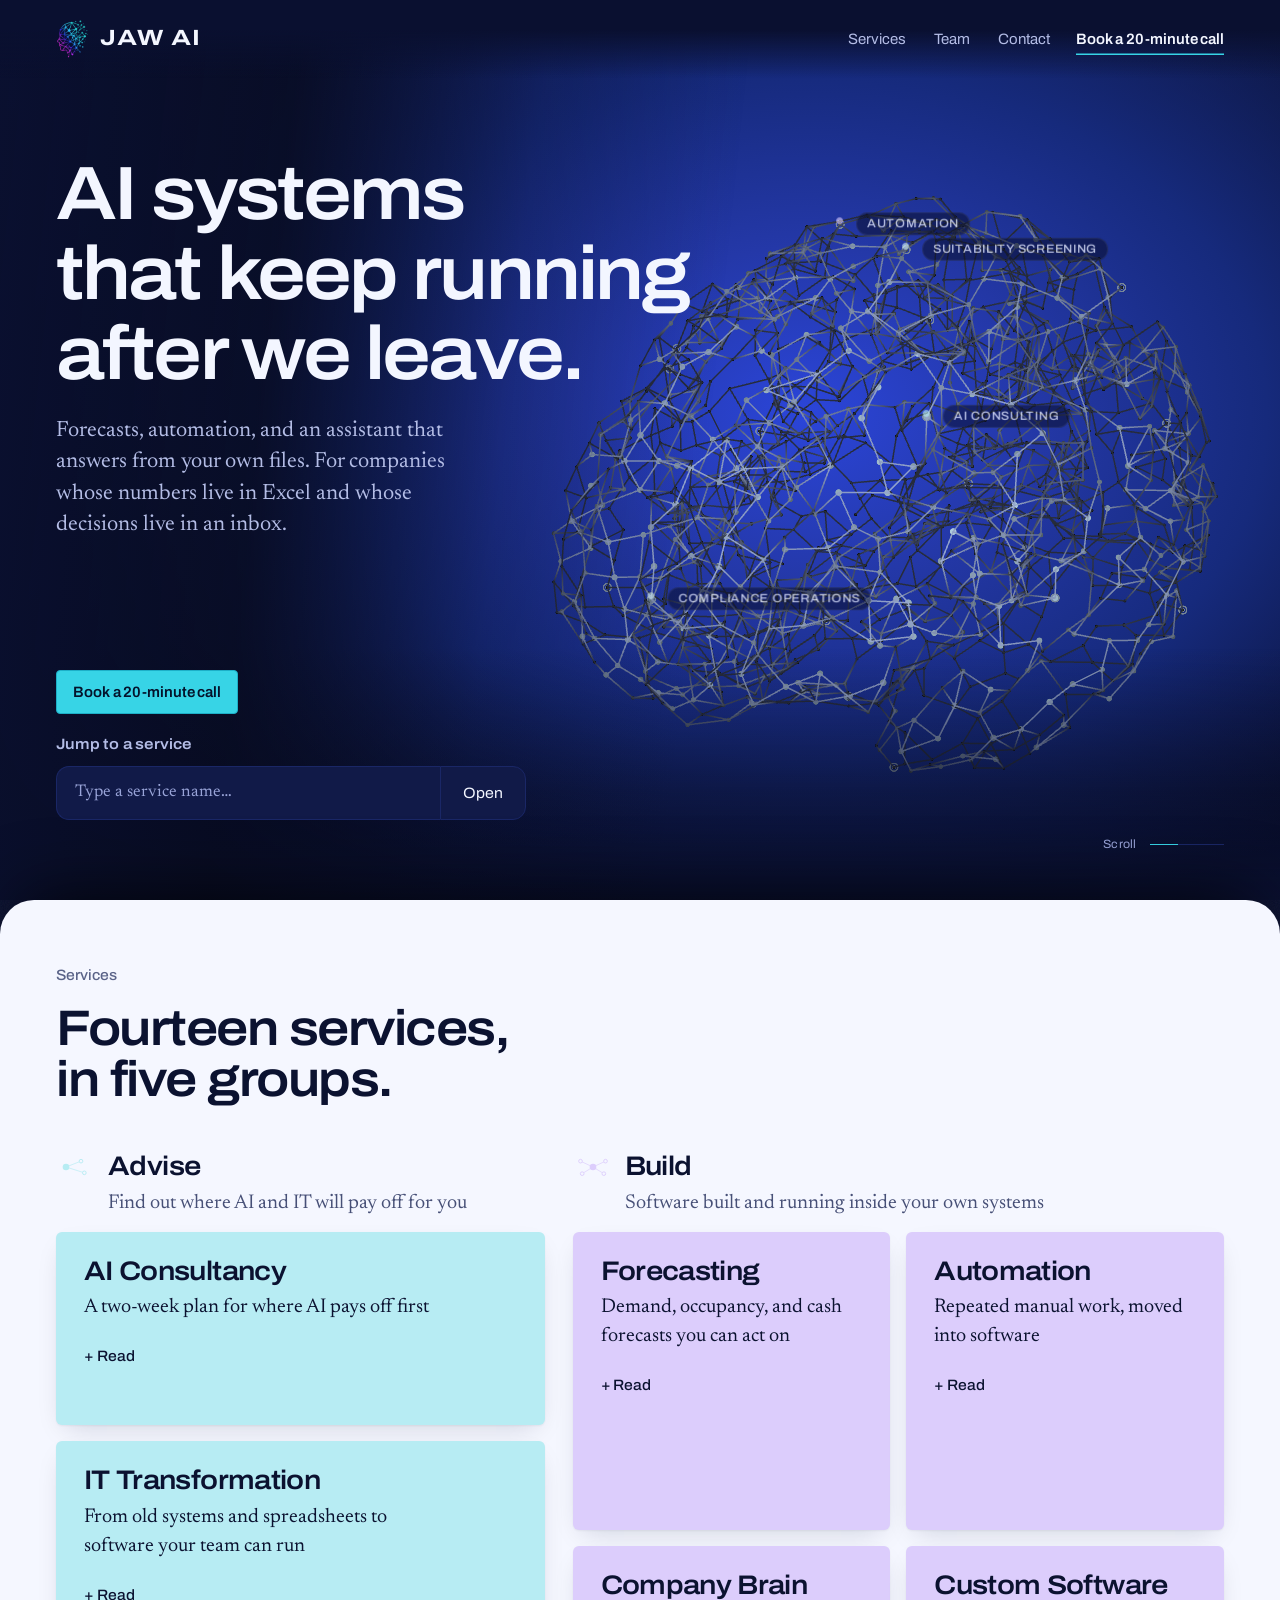
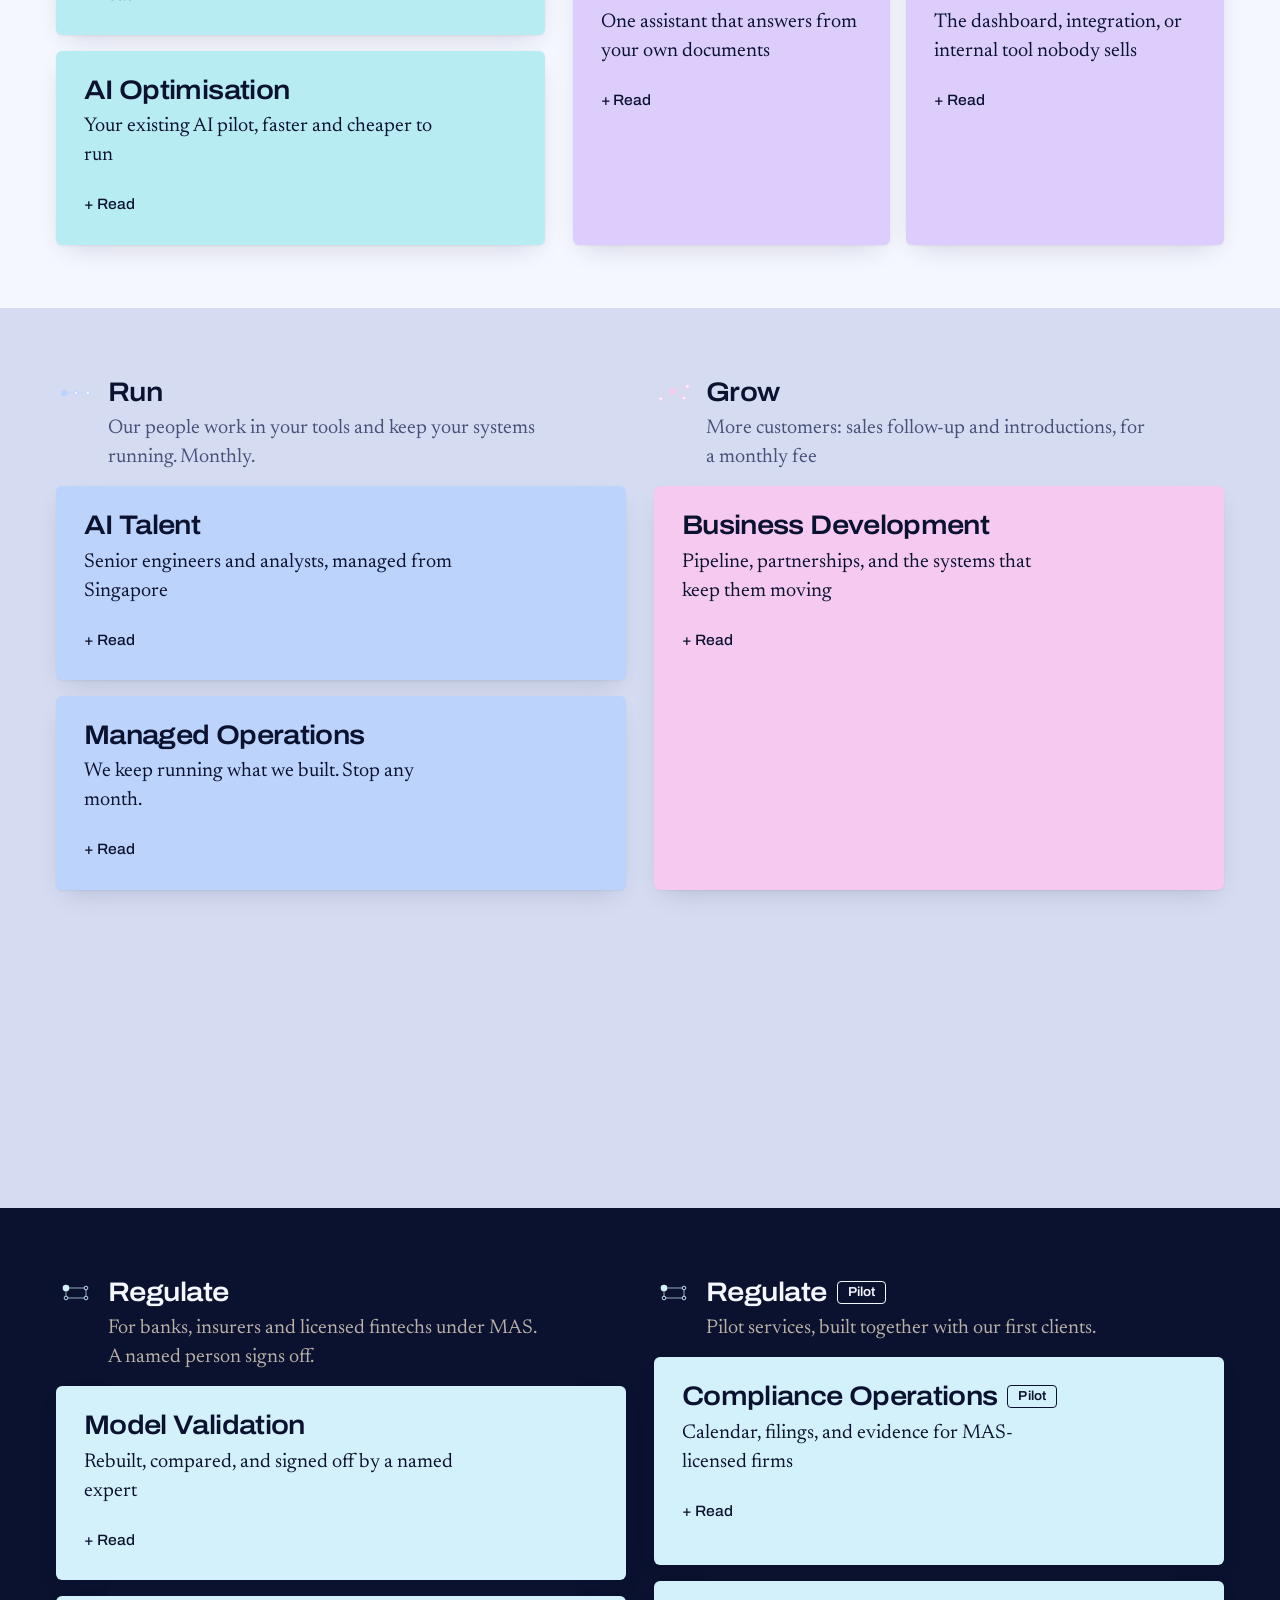
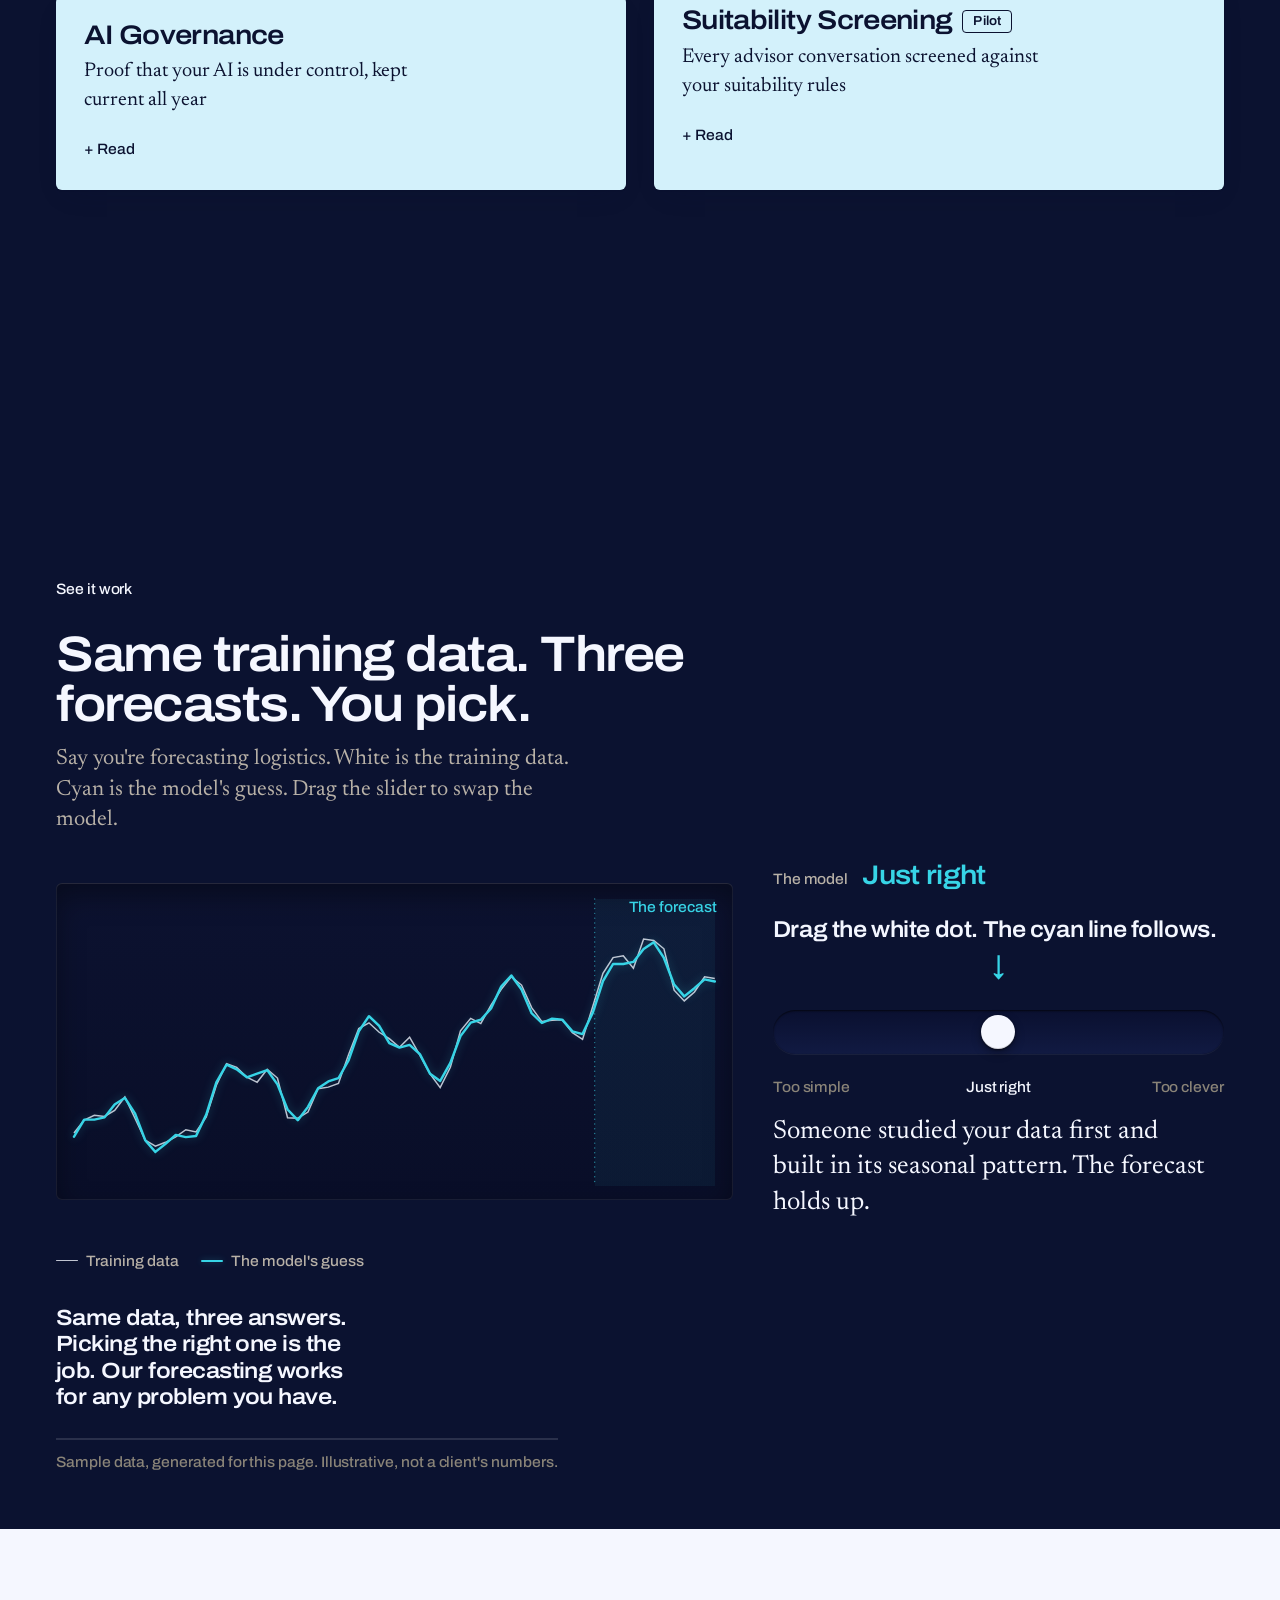
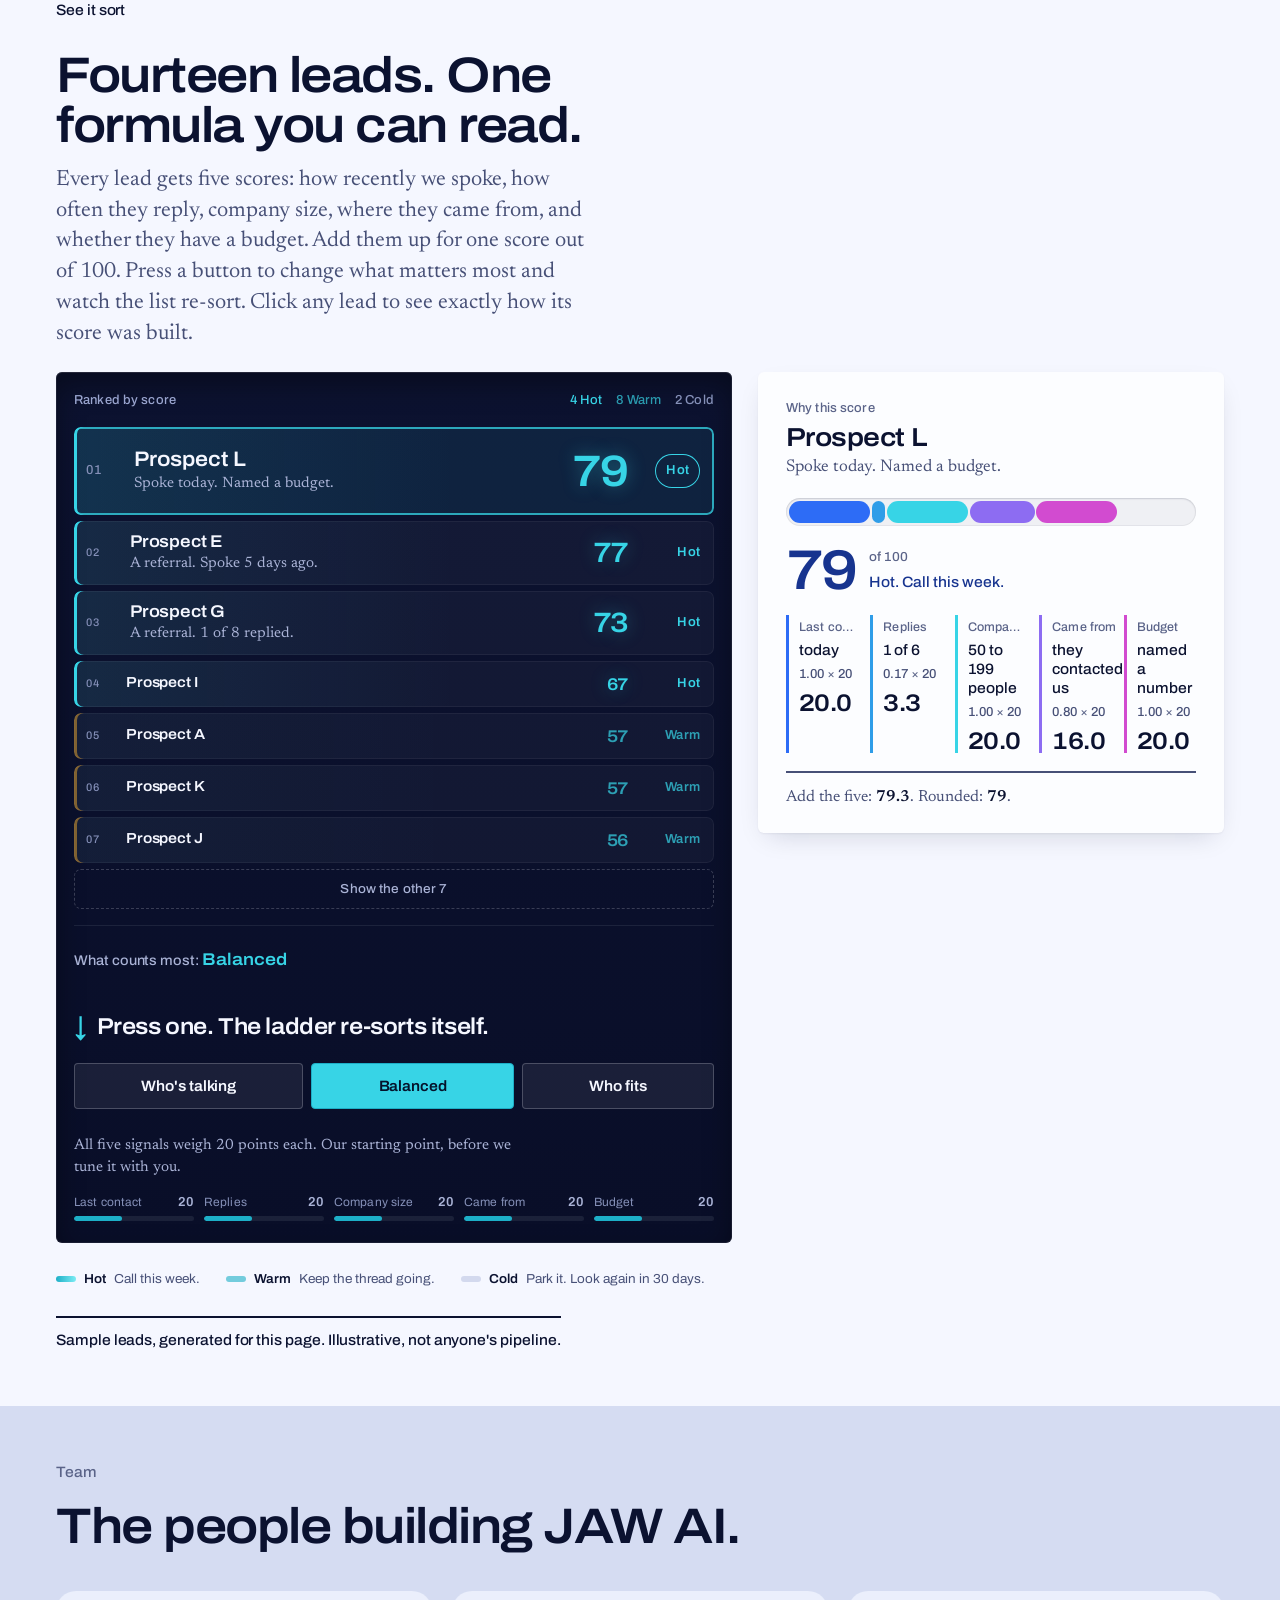
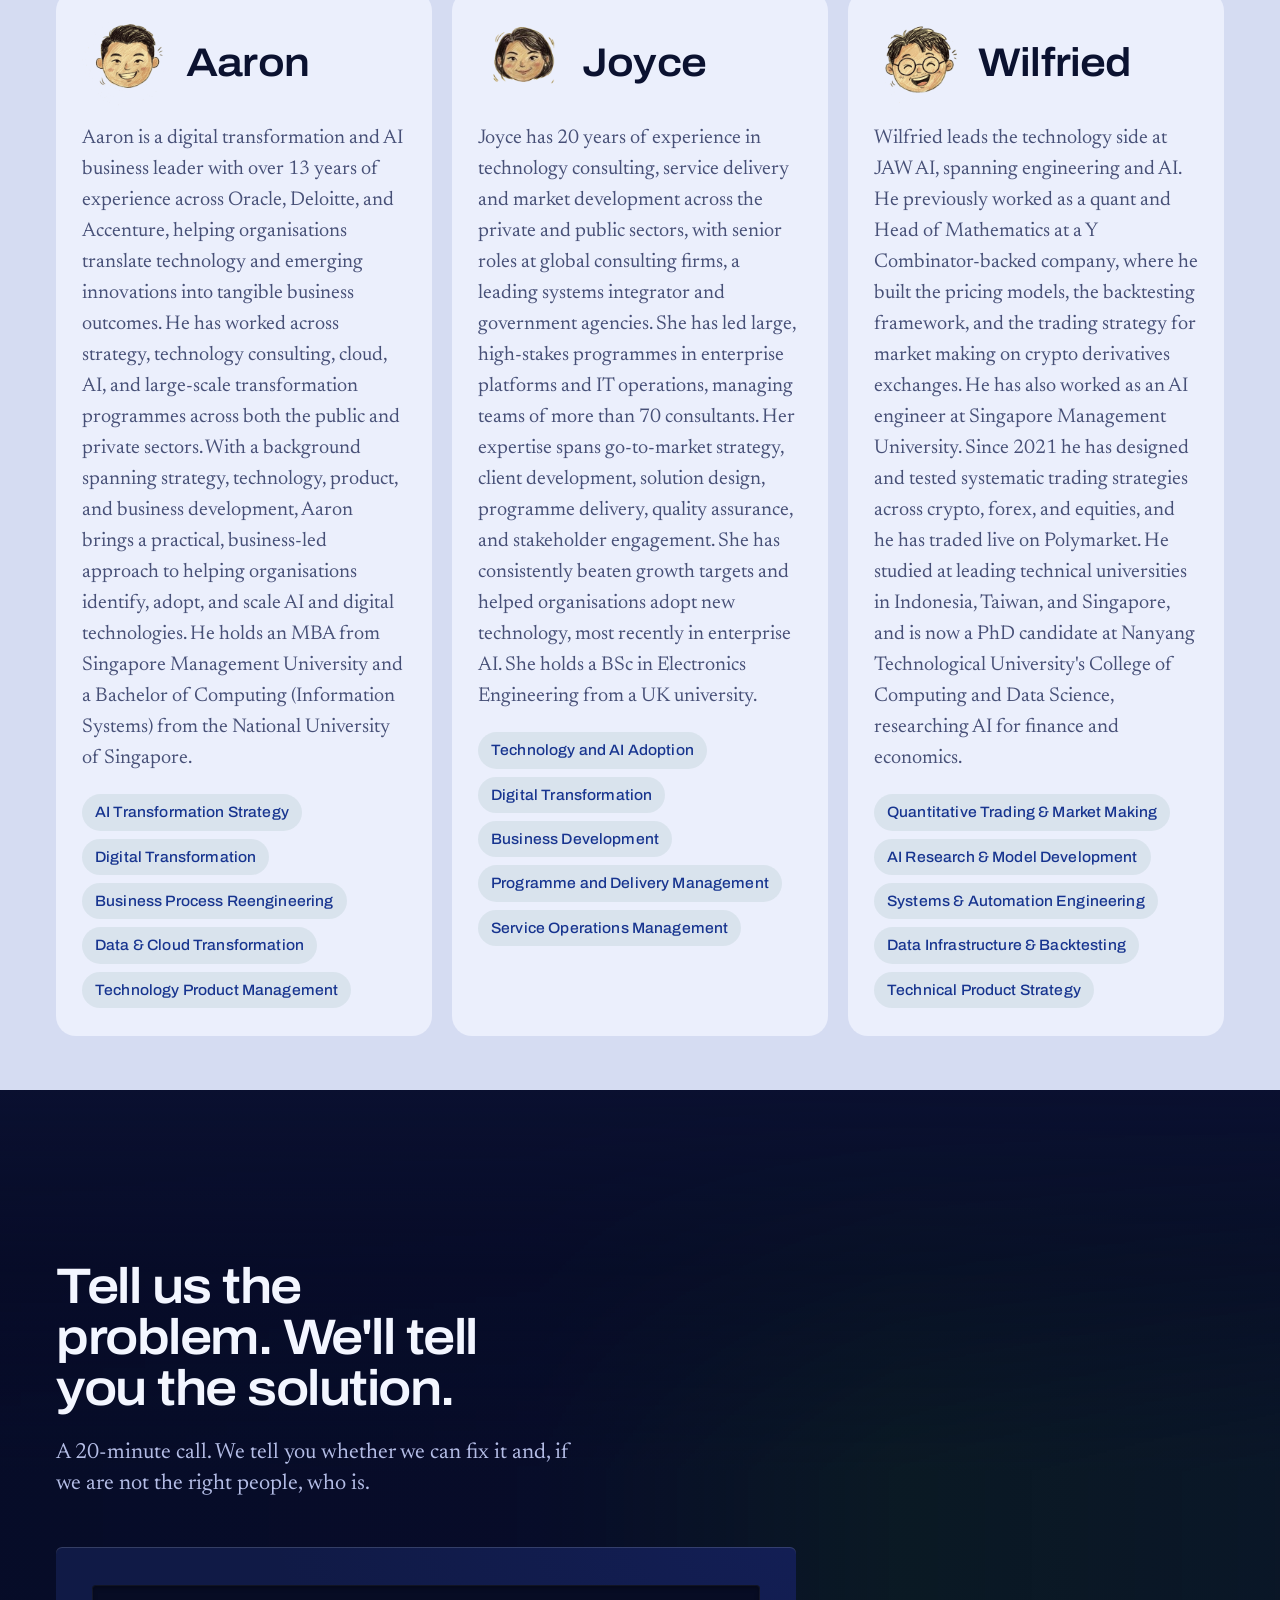
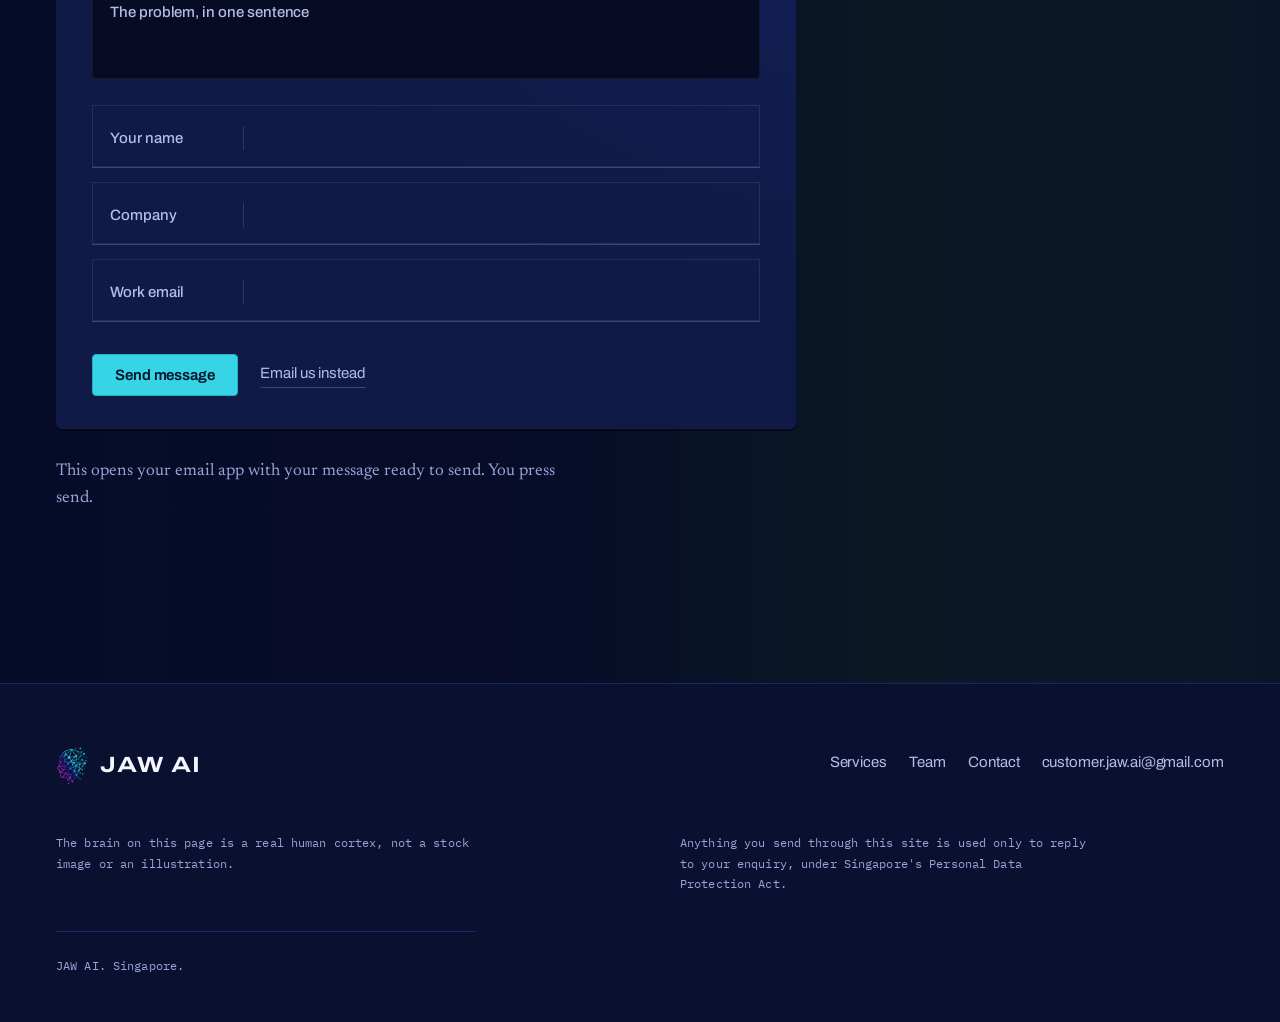
==== commit 5f58ad7c: "Rebuild: 8dffa57 Team: lengthen Wilfried's bio to match the others; contact form: padded" ====
--- a/index.html
+++ b/index.html
@@ -294,6 +294,11 @@
   color: var(--on-chamber);
   background: linear-gradient(var(--chamber) 38%, rgba(21, 18, 14, 0));
   transition: background var(--micro) linear, color var(--micro) linear, box-shadow var(--micro) linear;
+}
+body:not([data-act="hero"]) .topbar {
+  background: rgba(10, 16, 48, 0.82);
+  backdrop-filter: blur(18px) saturate(1.4); -webkit-backdrop-filter: blur(18px) saturate(1.4);
+  box-shadow: 0 1px 0 rgba(243, 246, 255, 0.1);
 }
 body[data-ground="paper"] .topbar {
   color: var(--graphite); background: transparent;
@@ -1277,17 +1282,17 @@
    design doc's own screenshots and wrong live on a real screen — CSF's read, after seeing it,
    was that bare underlines look unfinished ("AI slop"), not restrained. Each is its own shaped,
    coloured field now, matching the well below rather than standing apart from it. */
-.brief-lines { display: grid; gap: 12px; margin-top: clamp(18px, 3.4vw, 26px); }
+.brief-lines { display: grid; gap: 14px; margin-top: clamp(18px, 3.4vw, 26px); }
 .brief-line {
-  display: grid; grid-template-columns: minmax(0, 8.4rem) 1fr; align-items: center; gap: 10px;
-  padding: 18px 2px 8px; border-radius: 0; background: none; border-bottom: 1px solid var(--brief-rule);
+  display: grid; grid-template-columns: minmax(0, 8.4rem) 1fr; align-items: center; gap: 16px;
+  padding: 18px 18px 14px; border-radius: 0; background: none; border-bottom: 1px solid var(--brief-rule);
   box-shadow: inset 0 0 0 1px rgba(243, 246, 255, 0.09);
   transition: box-shadow var(--micro) var(--ease);
 }
 .brief-line:focus-within { box-shadow: inset 0 0 0 2px var(--key); }
 /* 2026-09-27: a divider between label and field, so the row reads as two parts, not one loose
    line — CSF's ask, after the boxed version alone still read as slop to him. */
-.brief-line-name { padding-right: 10px; border-right: 1px solid rgba(243, 246, 255, 0.14); font-family: var(--sans); font-variation-settings: "wdth" 100; font-weight: 500; font-size: var(--fs-name); letter-spacing: -0.004em; color: var(--on-chamber-2); }
+.brief-line-name { padding-right: 16px; border-right: 1px solid rgba(243, 246, 255, 0.14); font-family: var(--sans); font-variation-settings: "wdth" 100; font-weight: 500; font-size: var(--fs-name); letter-spacing: -0.004em; color: var(--on-chamber-2); }
 .brief-line input { width: 100%; min-width: 0; font: 400 var(--fs-text)/1.5 var(--text); color: var(--on-chamber); background: none; border: 0; padding: 0; caret-color: var(--key); }
 .brief-line input:focus { outline: none; }
 
@@ -1308,10 +1313,10 @@
 .brief-foot { margin-top: clamp(24px, 4.4vw, 32px); display: flex; flex-wrap: wrap; align-items: center; gap: 14px 22px; }
 .brief-alt { font-family: var(--sans); font-variation-settings: "wdth" 100; font-size: var(--fs-name); letter-spacing: -0.004em; color: var(--on-chamber-2); text-decoration: none; border-bottom: 1px solid var(--brief-rule); padding-bottom: 2px; transition: color var(--micro) var(--ease), border-color var(--micro) var(--ease); }
 .brief-alt:hover { color: var(--on-chamber); border-bottom-color: var(--key); }
-.brief-note { margin: 20px 0 0; color: var(--on-chamber-3); font-size: var(--fs-small); line-height: 1.6; max-width: 50ch; }
+.brief-note { margin: 28px 0 0; color: var(--on-chamber-3); font-size: var(--fs-small); line-height: 1.6; max-width: 50ch; }
 
 @media (max-width: 460px) {
-  .brief-line { grid-template-columns: 1fr; gap: 6px; padding: 12px 14px; }
+  .brief-line { grid-template-columns: 1fr; gap: 8px; padding: 14px 16px; }
   .brief-line input { font-size: 18px; }
   .brief-line-name { padding-right: 0; padding-bottom: 6px; border-right: 0; border-bottom: 1px solid rgba(243, 246, 255, 0.14); }
 }
@@ -1934,7 +1939,7 @@
             <img class="team-card__avatar" src="./assets/team/wilfried.png" alt="" width="96" height="96">
             <h3 class="team-card__name">Wilfried</h3>
           </div>
-          <p class="team-card__bio">Wilfried leads the technology side at JAW AI, spanning engineering and AI. He previously worked as a quant and Head of Mathematics at a Y Combinator-backed company, building its pricing models and trading strategy, and as an AI engineer at Singapore Management University. He has also run systematic trading books across crypto, forex, and equities markets for over five years. He studied at leading technical universities in Indonesia, Taiwan, and Singapore, and is now a PhD candidate at Nanyang Technological University's College of Computing and Data Science, researching AI for finance and economics.</p>
+          <p class="team-card__bio">Wilfried leads the technology side at JAW AI, spanning engineering and AI. He previously worked as a quant and Head of Mathematics at a Y Combinator-backed company, where he built the pricing models, the backtesting framework, and the trading strategy for market making on crypto derivatives exchanges. He has also worked as an AI engineer at Singapore Management University. Since 2021 he has designed and tested systematic trading strategies across crypto, forex, and equities, and he has traded live on Polymarket. He studied at leading technical universities in Indonesia, Taiwan, and Singapore, and is now a PhD candidate at Nanyang Technological University's College of Computing and Data Science, researching AI for finance and economics.</p>
           <ul class="team-card__skills"><li>Quantitative Trading &amp; Market Making</li><li>AI Research &amp; Model Development</li><li>Systems &amp; Automation Engineering</li><li>Data Infrastructure &amp; Backtesting</li><li>Technical Product Strategy</li></ul>
         </article>
       </div>
